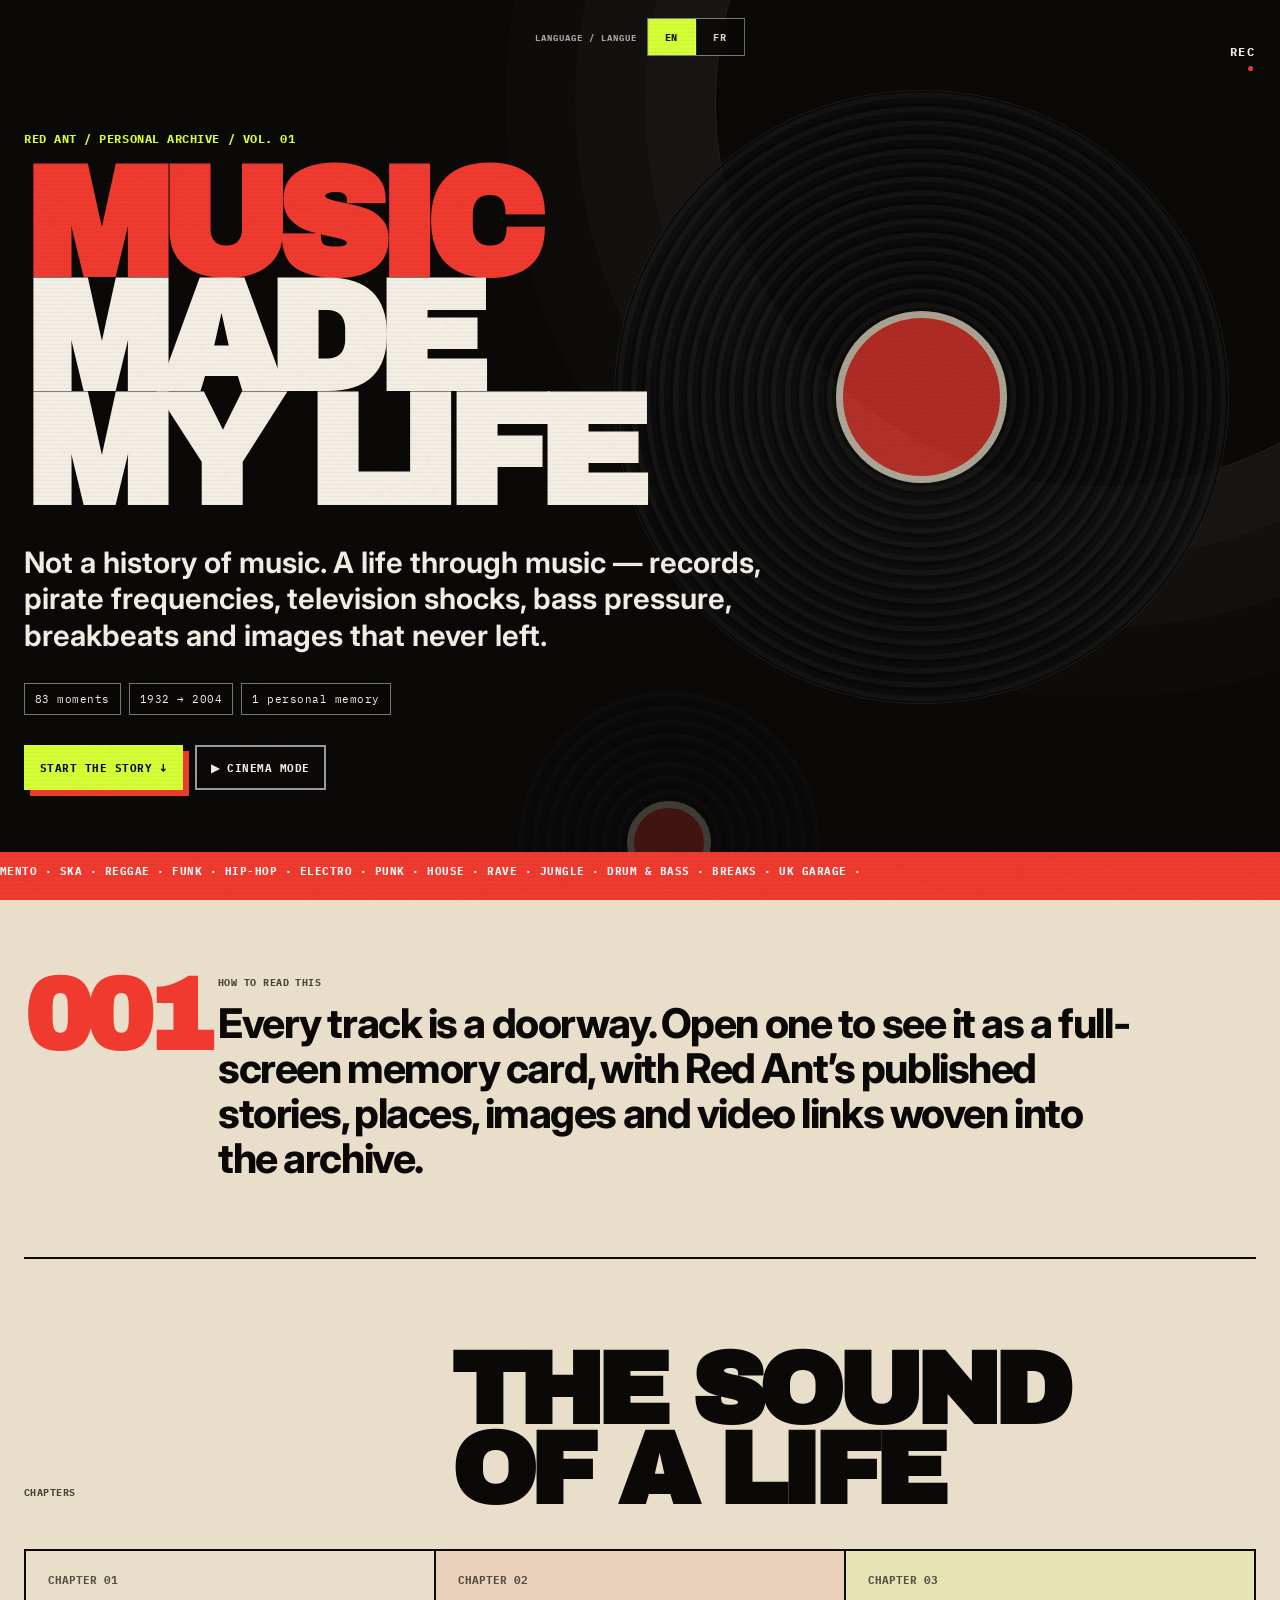
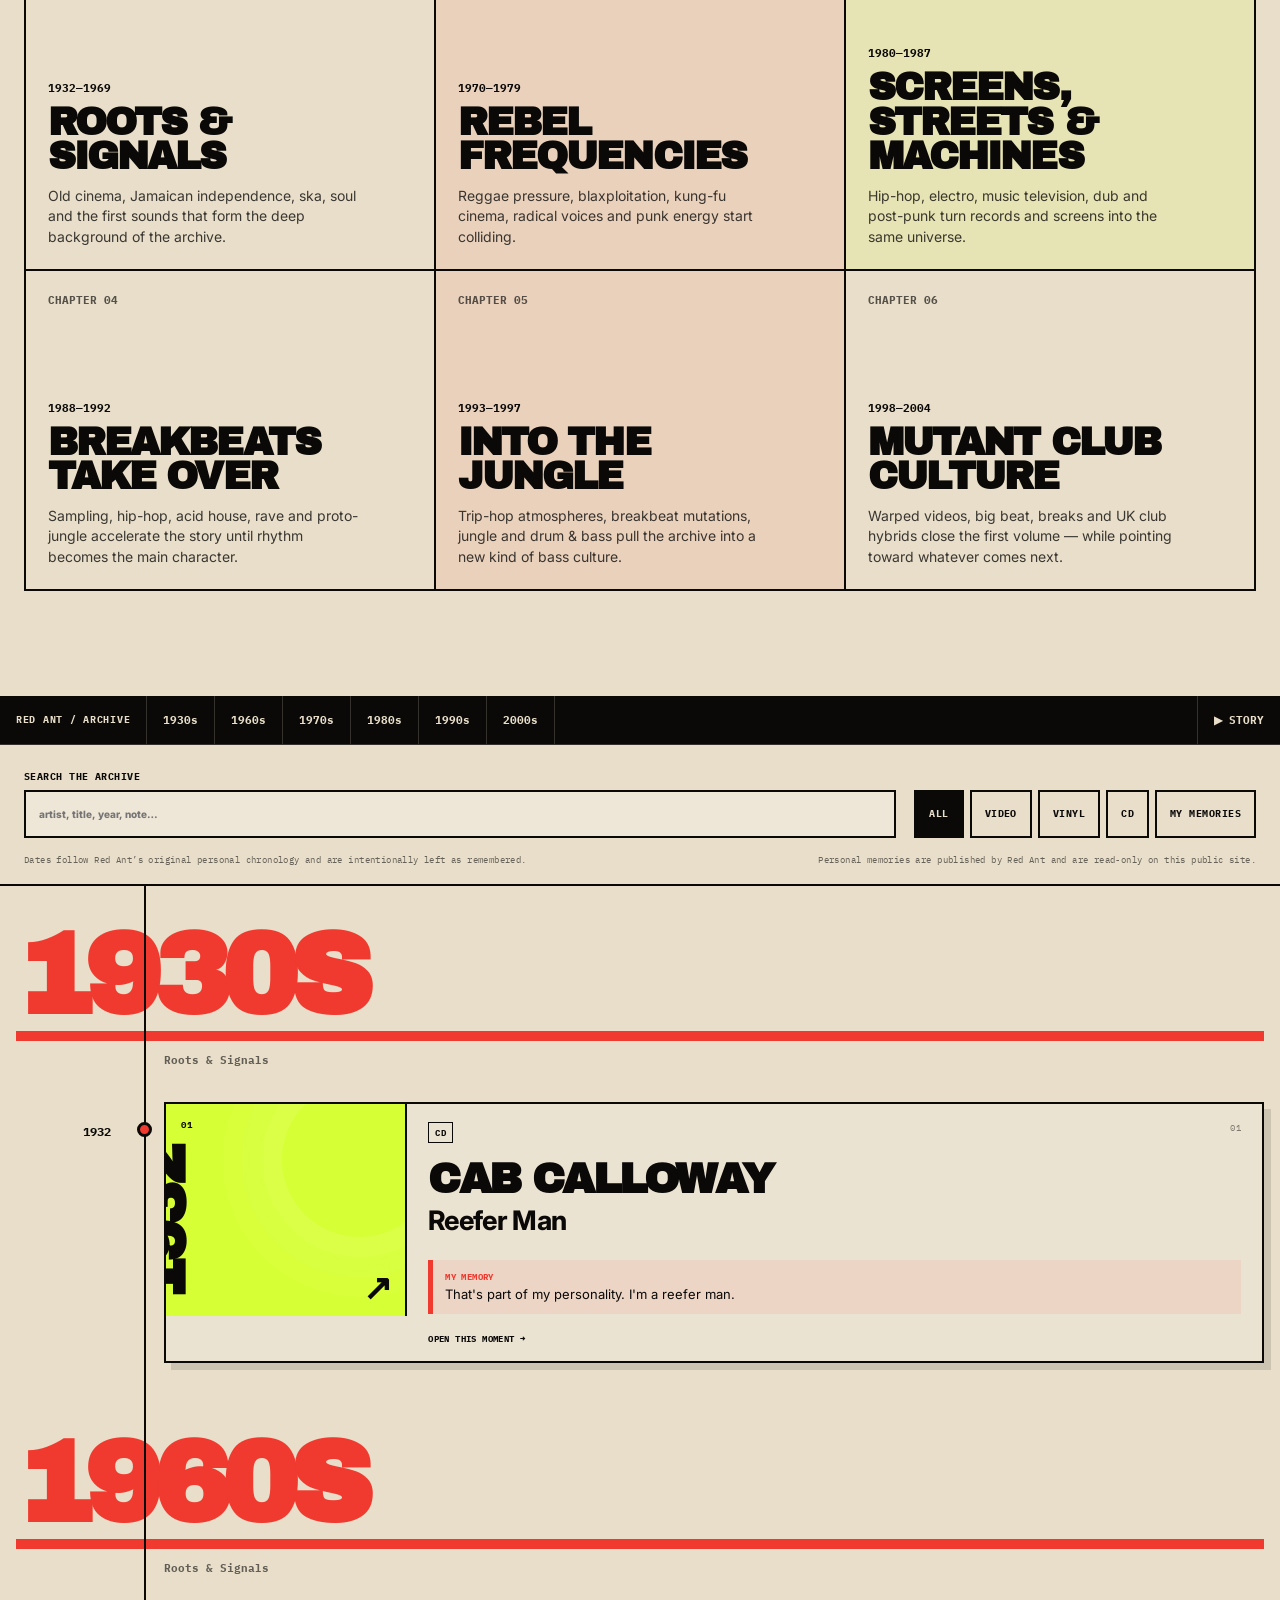
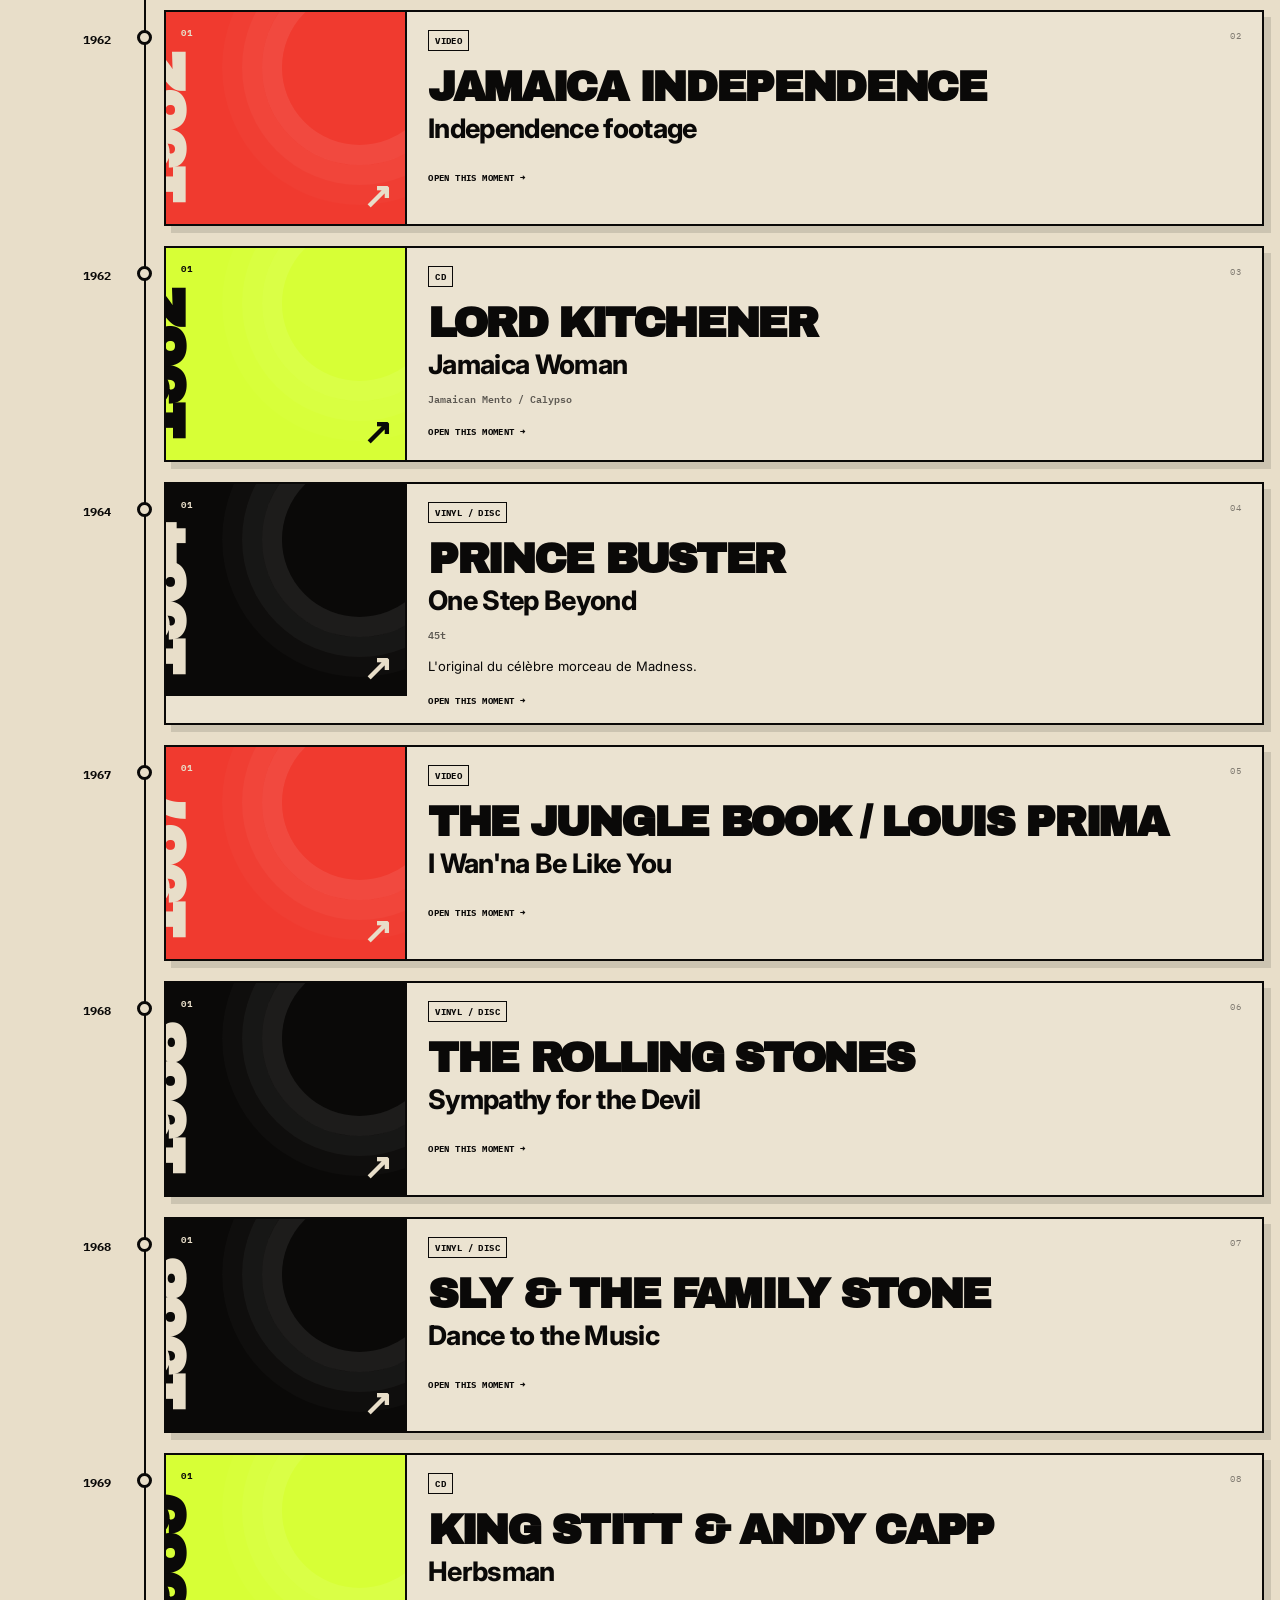
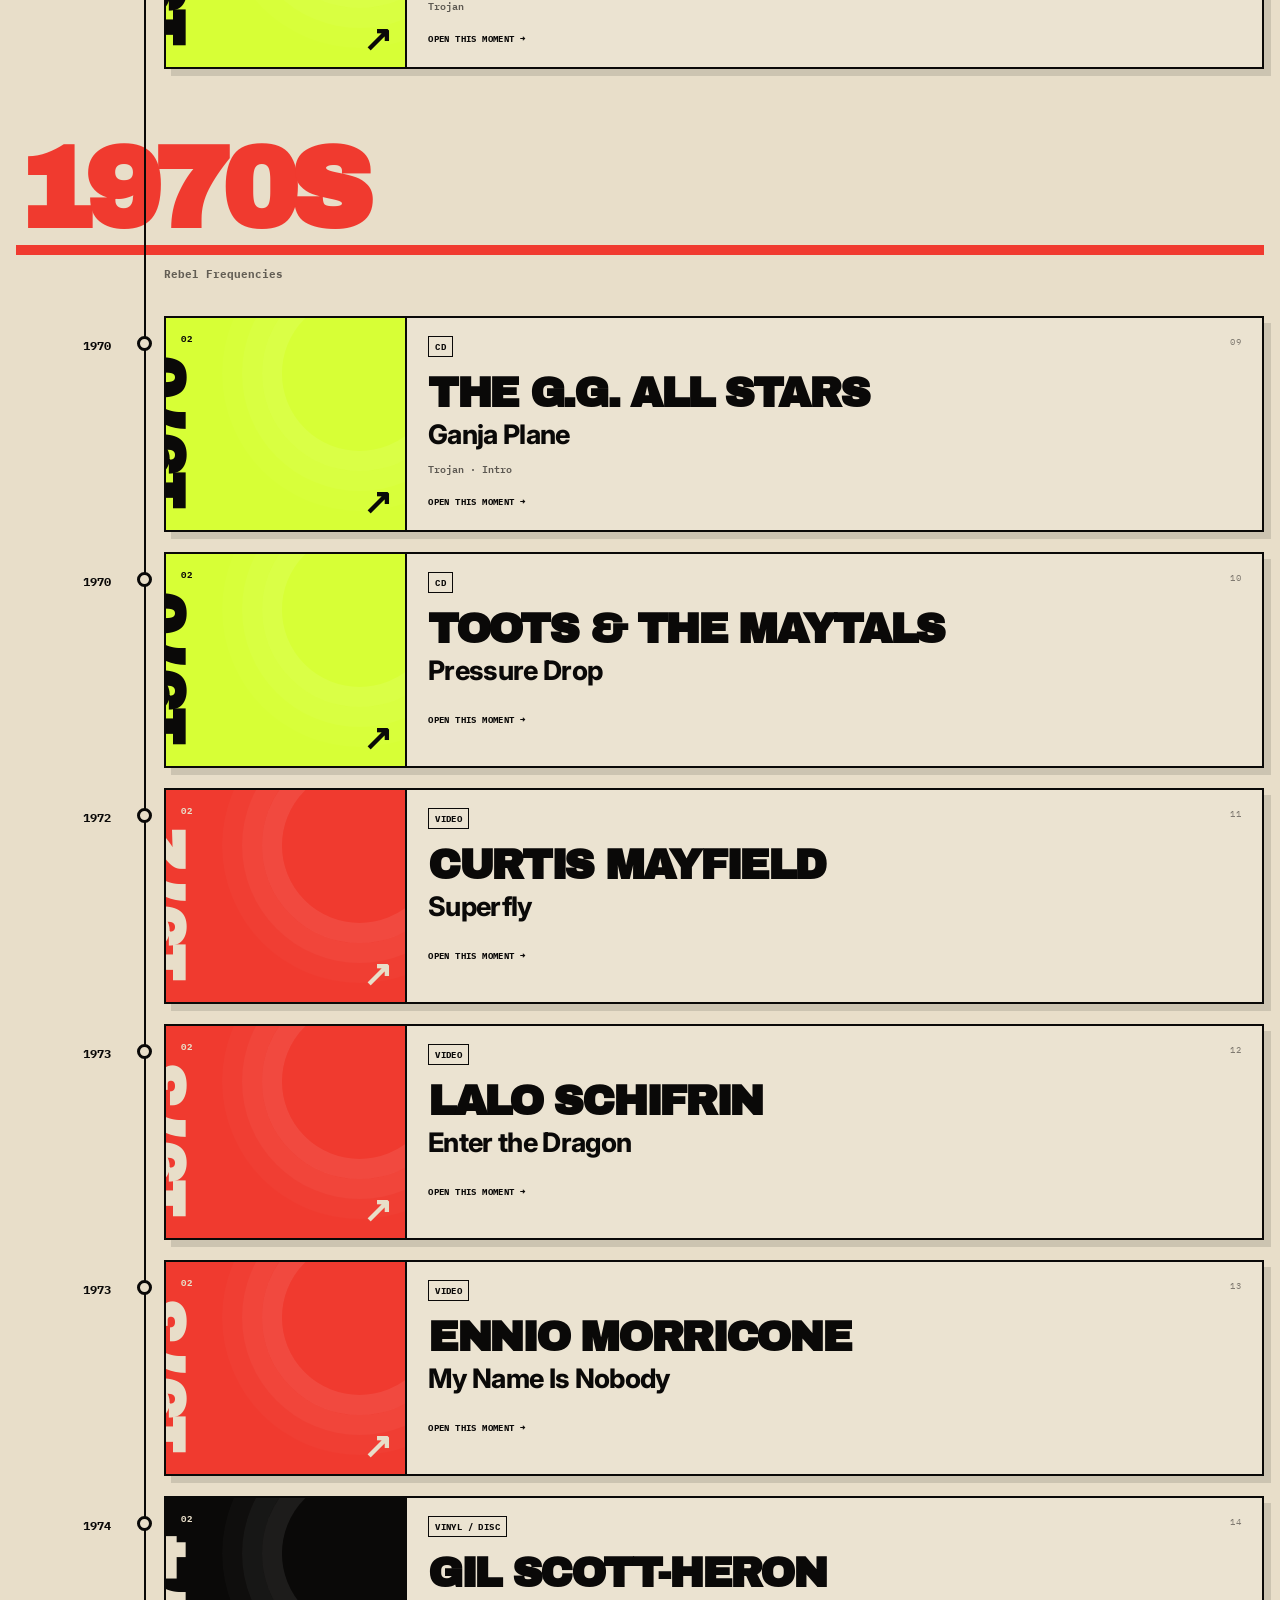
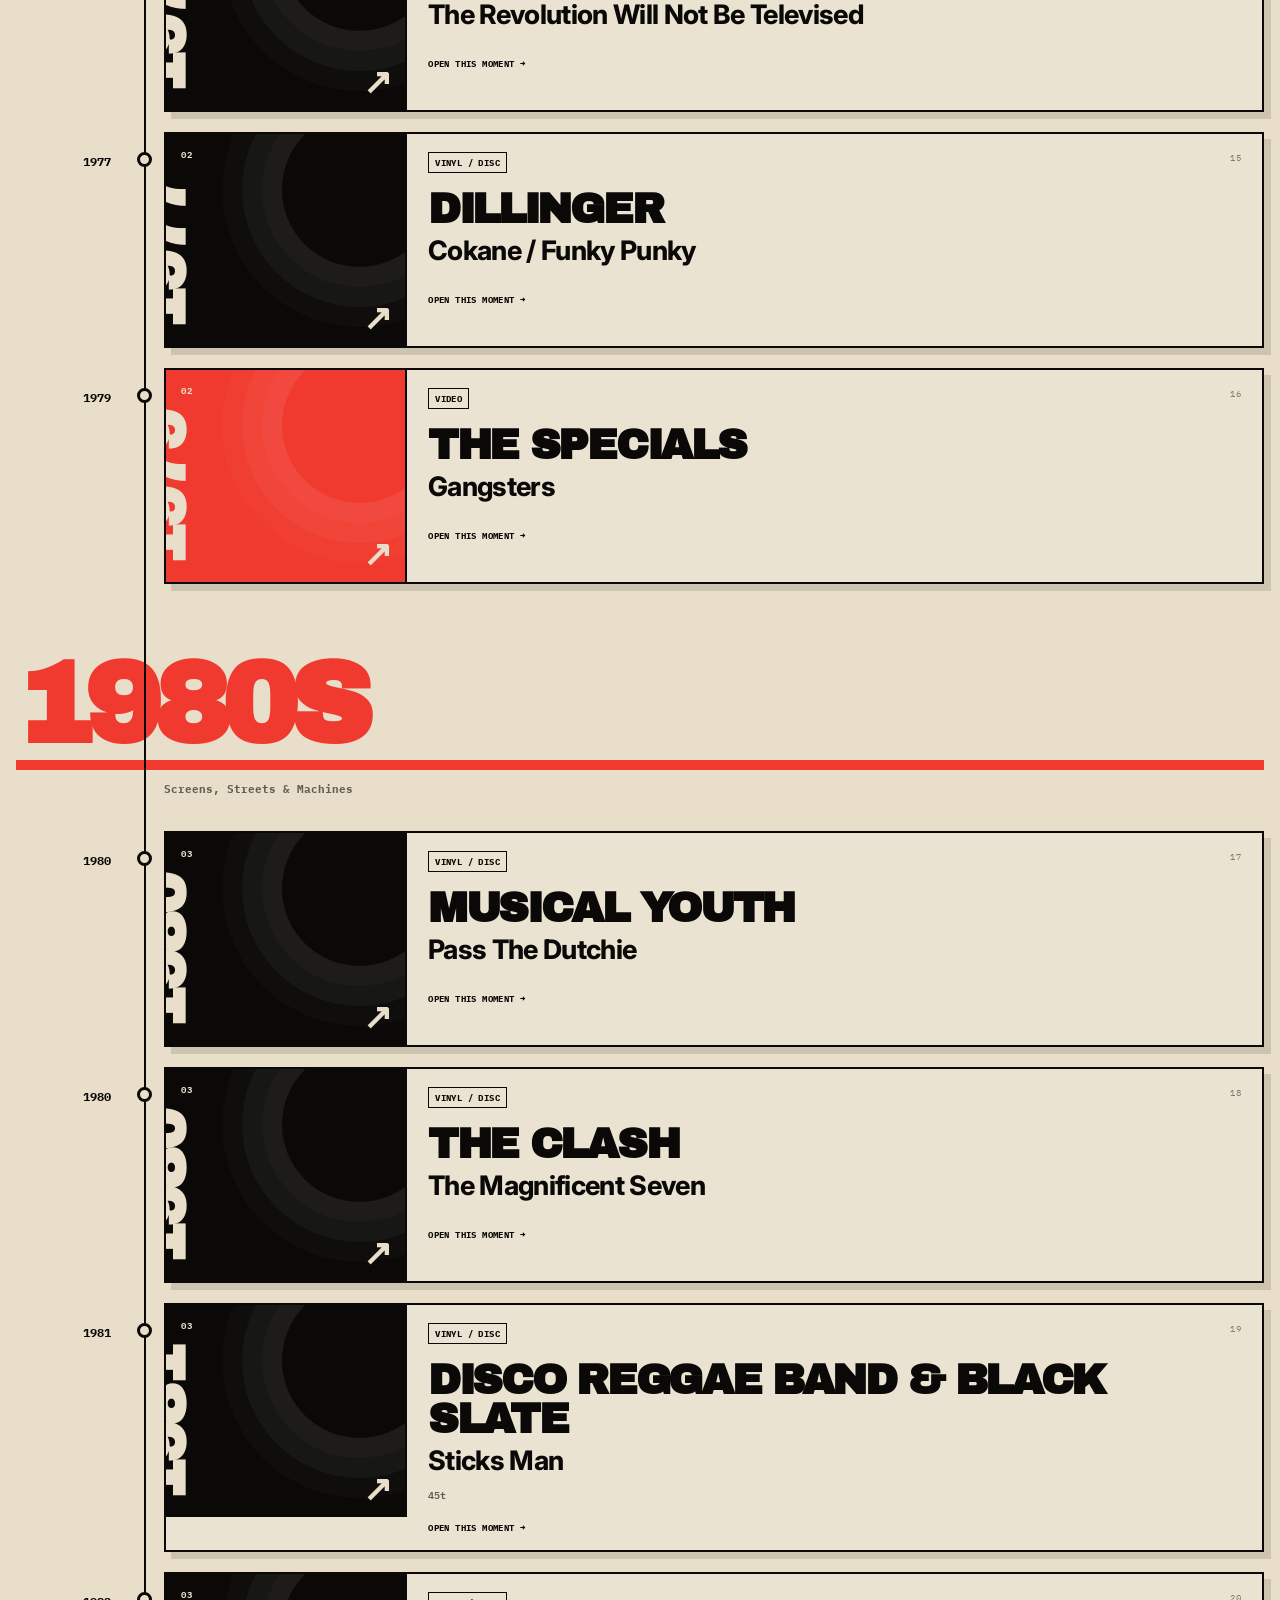
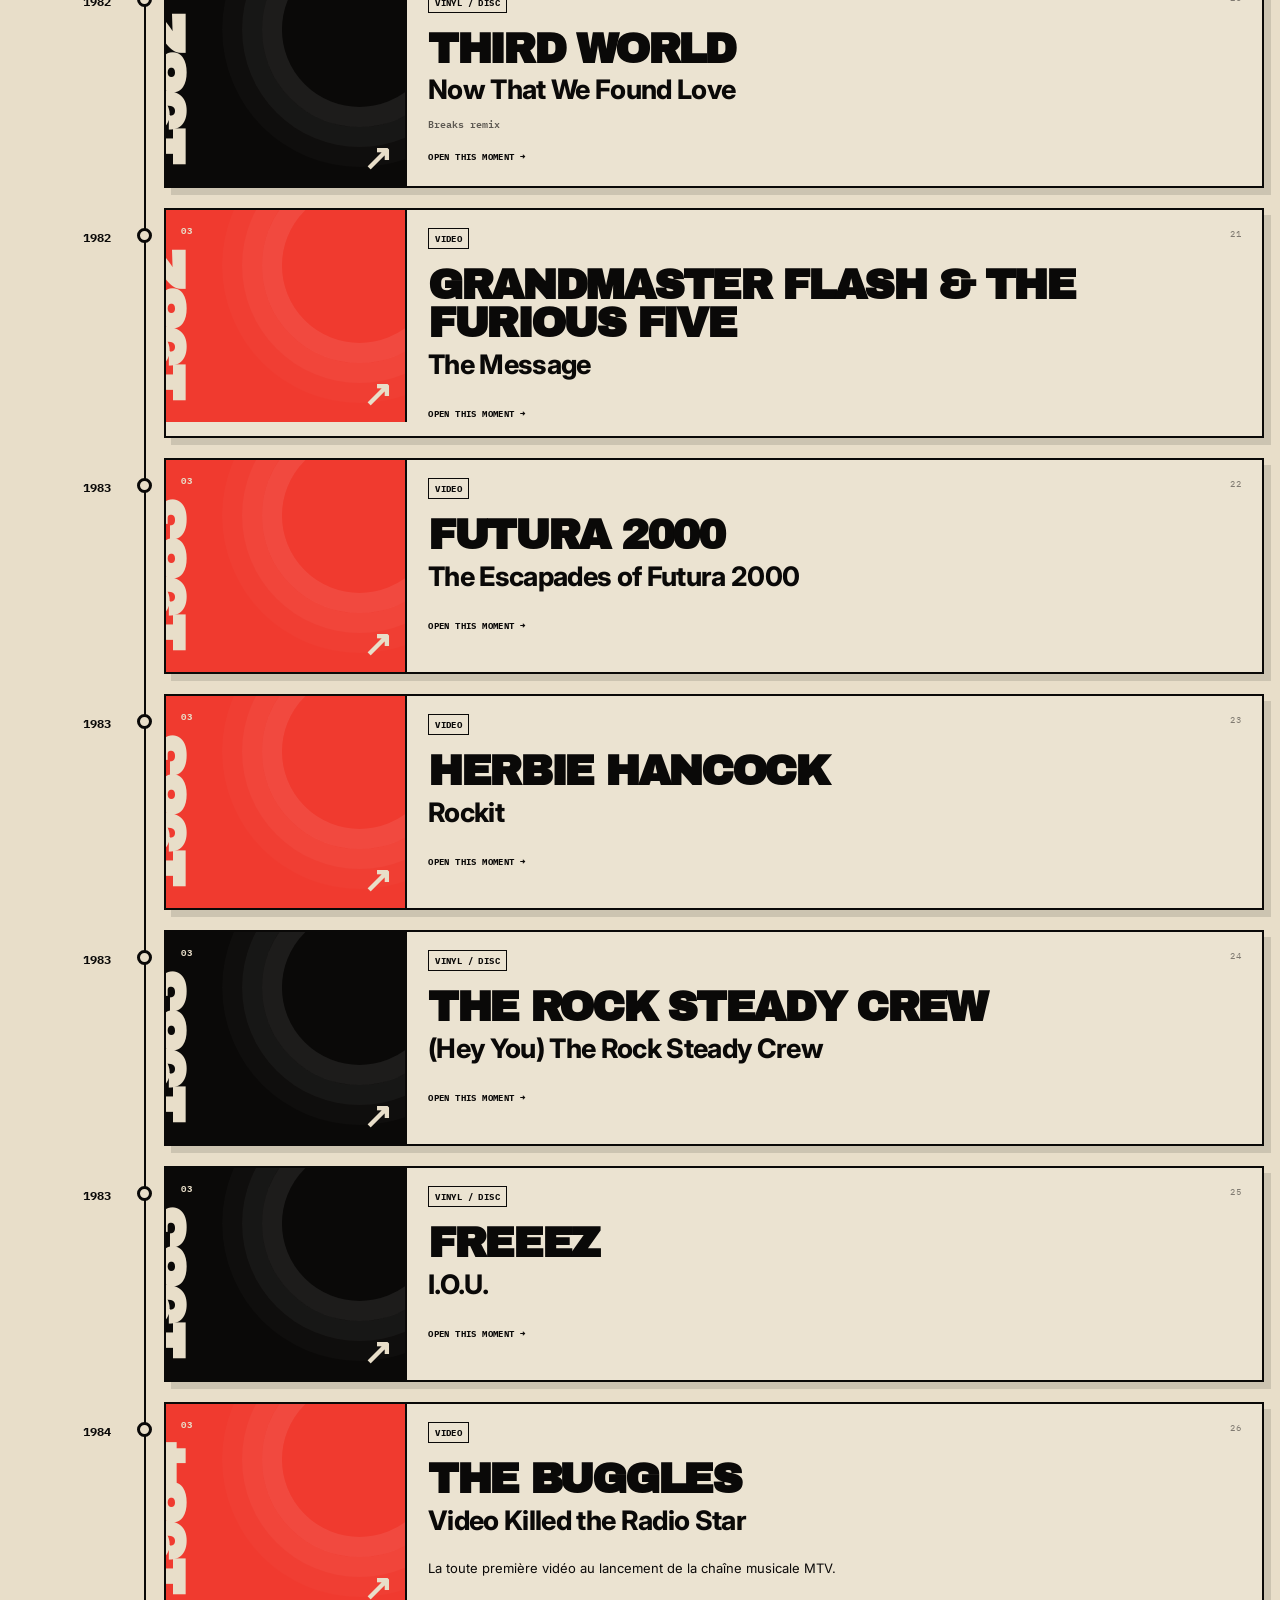
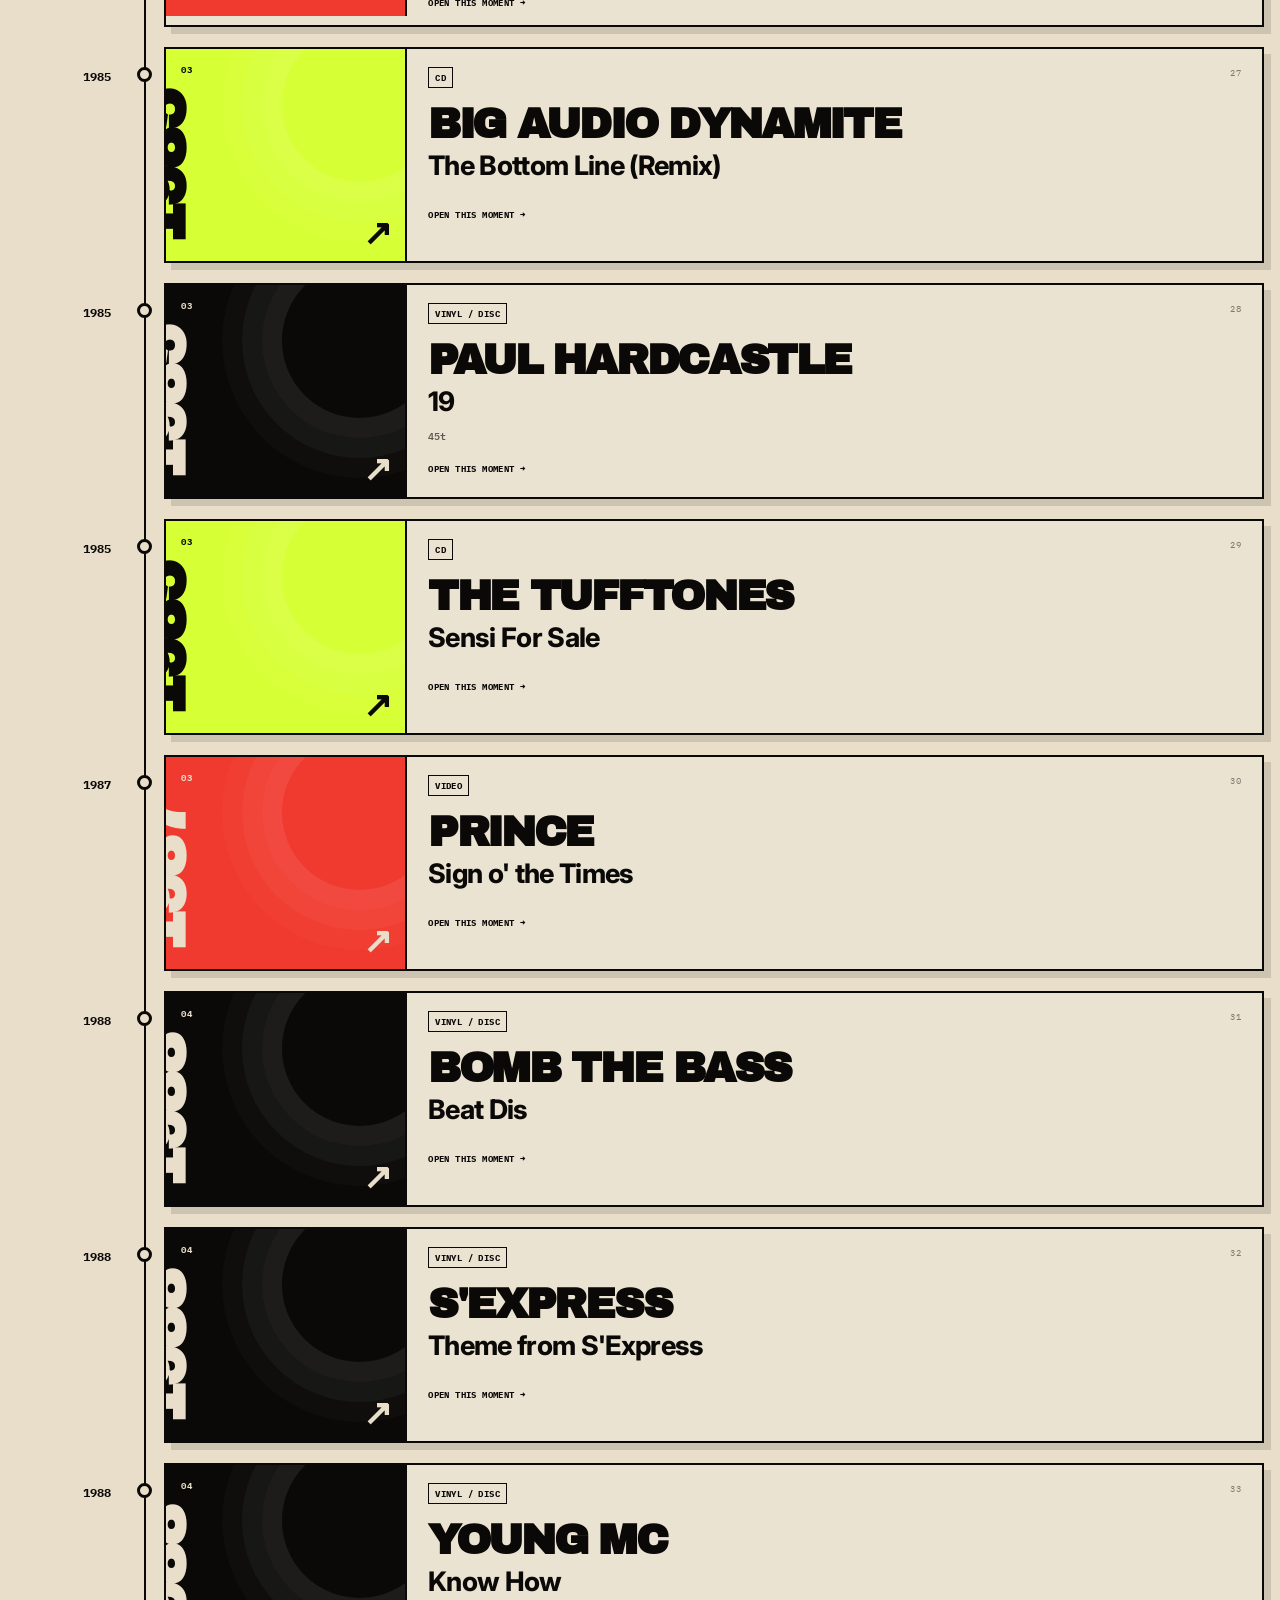
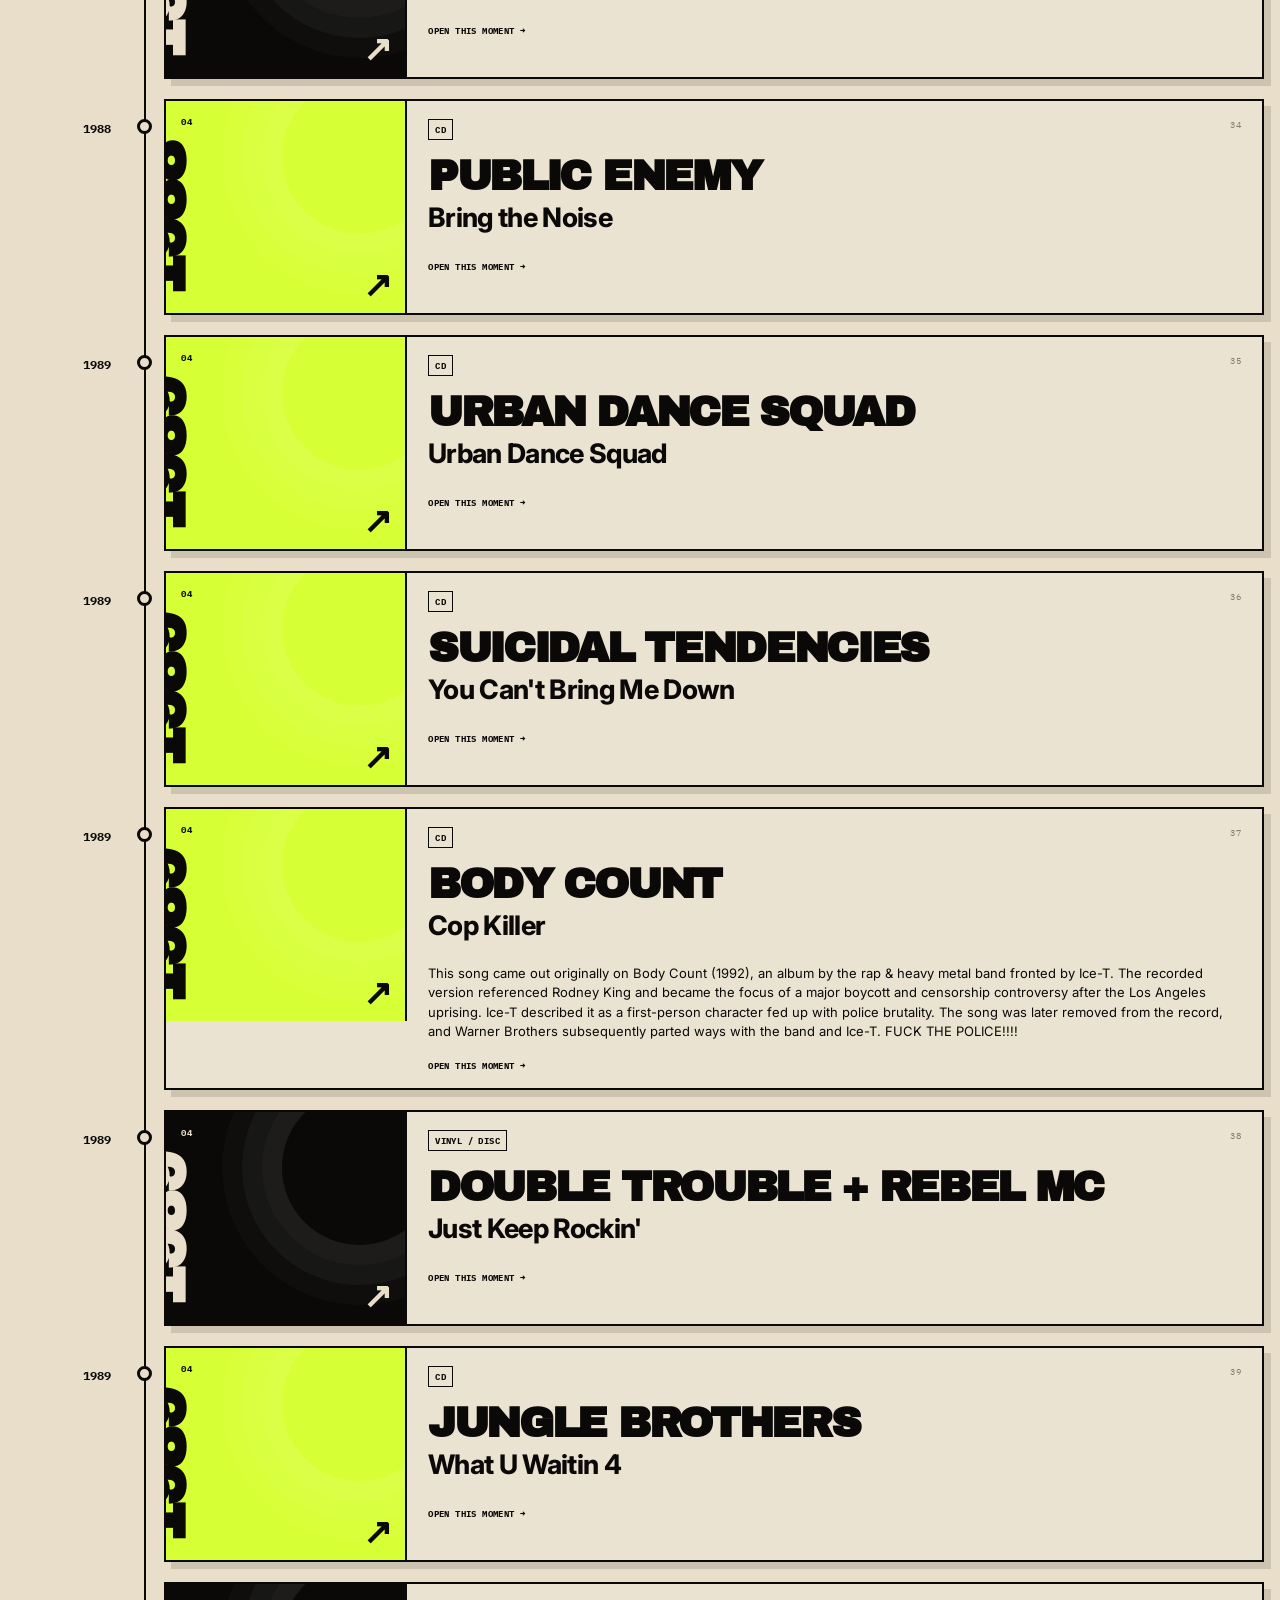
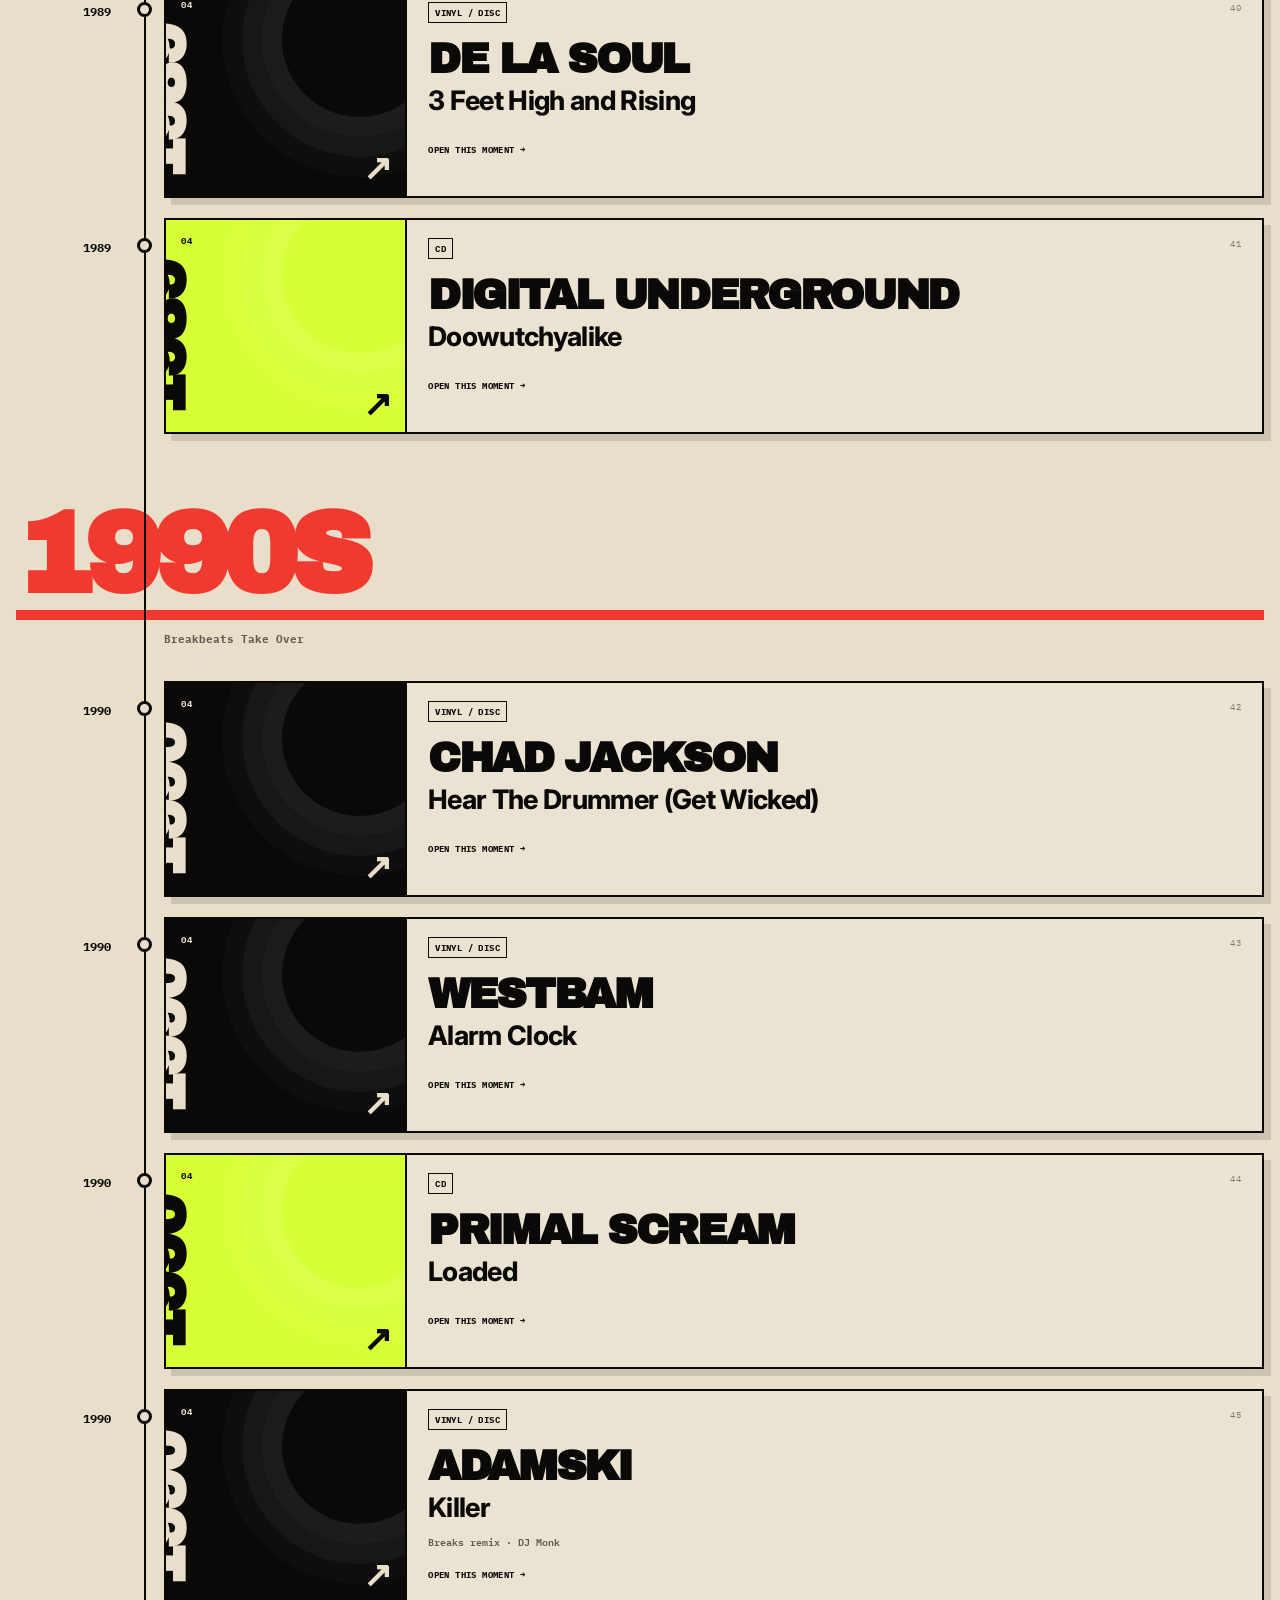
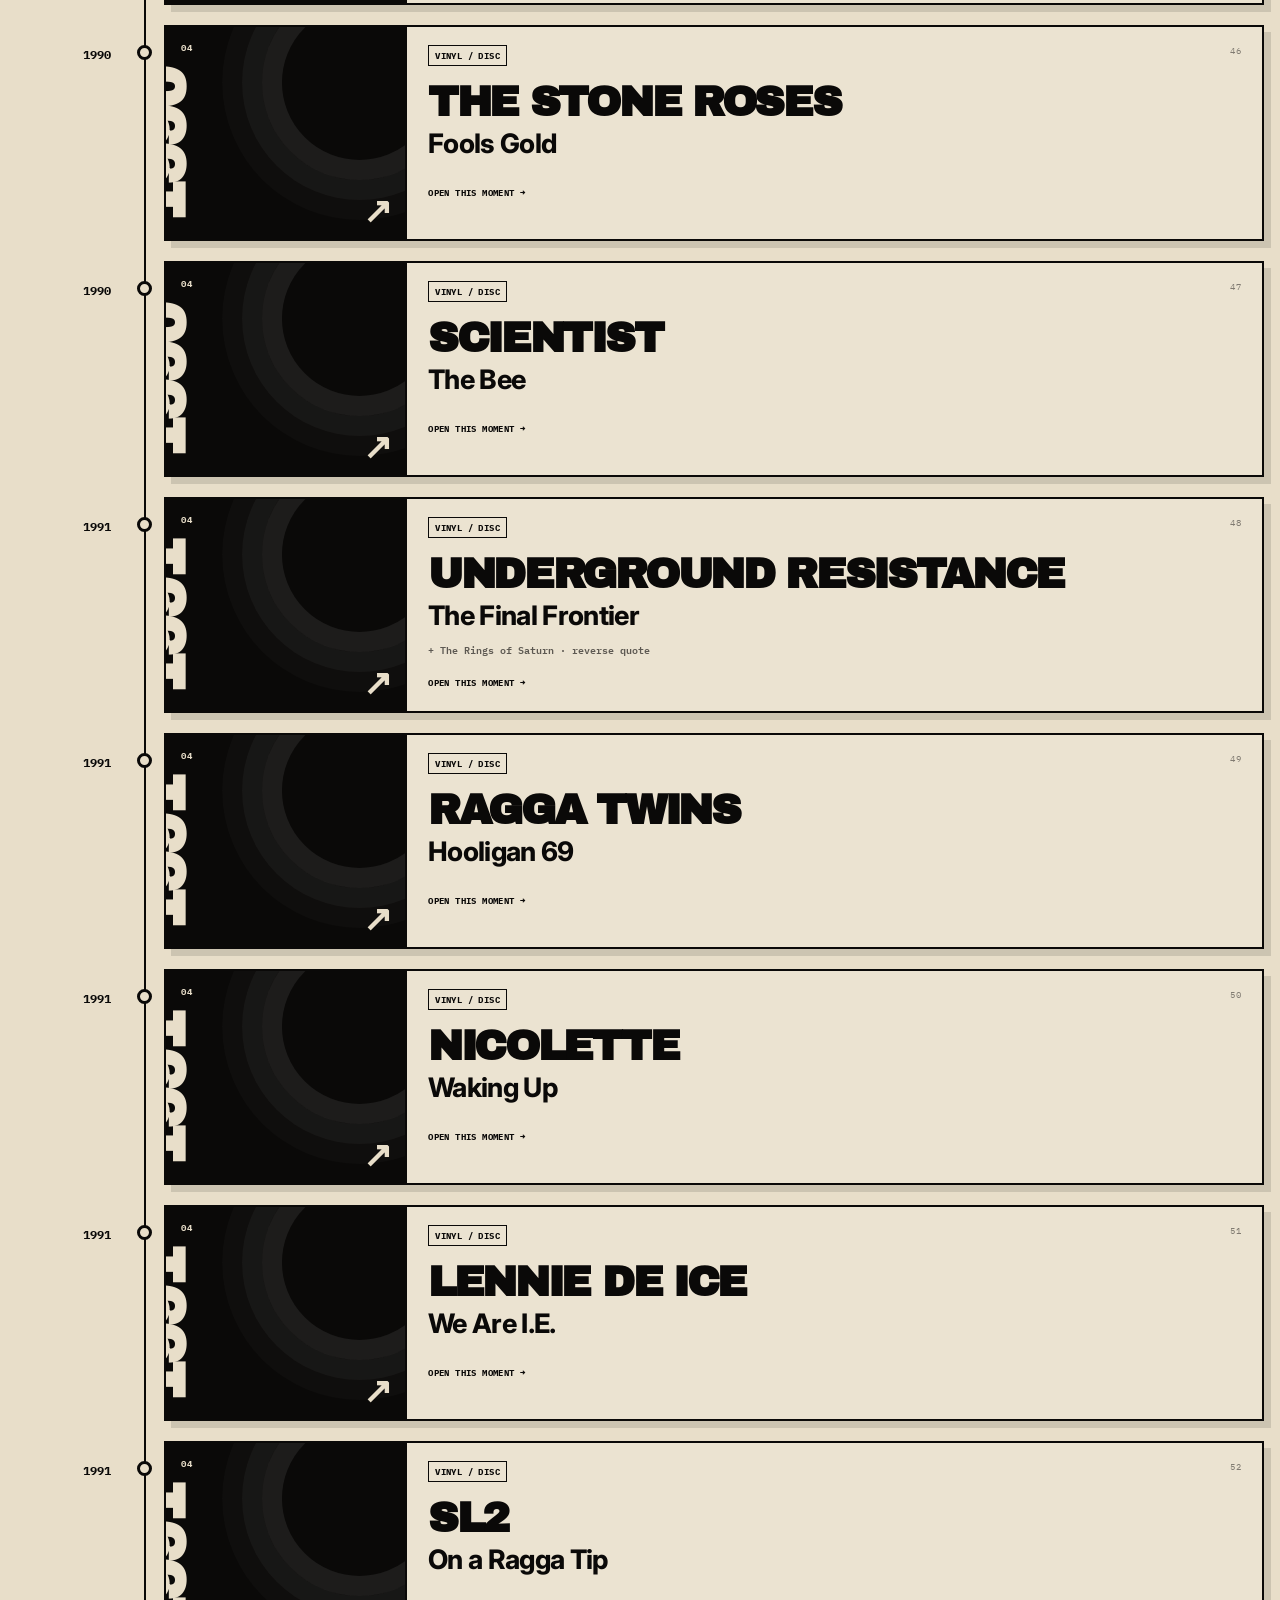
==== index.html @ 8a04bd1f "Update index.html" ====
<!doctype html>
<html lang="en">
<head>
  <meta charset="utf-8" />
  <meta name="viewport" content="width=device-width, initial-scale=1" />
  <meta name="theme-color" content="#0a0908" />
  <meta name="description" content="Music Story by Red Ant — a personal audiovisual autobiography told through records, CDs, videos and memories." />
  <title>Music Story by Red Ant — Audiovisual Autobiography</title>
  <link rel="preconnect" href="https://fonts.googleapis.com">
  <link rel="preconnect" href="https://fonts.gstatic.com" crossorigin>
  <link href="https://fonts.googleapis.com/css2?family=Archivo+Black&family=IBM+Plex+Mono:wght@400;500;600;700&family=Inter:wght@400;500;600;700;800&display=swap" rel="stylesheet">
  <link rel="stylesheet" href="styles.css" />
</head>
<body>
  <div class="grain" aria-hidden="true"></div>
  <div class="scanlines" aria-hidden="true"></div>

  <header class="hero" id="top">
    <div class="hero__language" aria-label="Language selector / Sélecteur de langue">
      <span class="hero__language-label">LANGUAGE / LANGUE</span>
      <div class="language-switch" role="group" aria-label="Language / Langue">
        <button class="language-switch__button is-active" type="button" data-lang="en" aria-pressed="true">EN</button>
        <button class="language-switch__button" type="button" data-lang="fr" aria-pressed="false">FR</button>
      </div>
    </div>

    <div class="hero__backdrop" aria-hidden="true">
      <div class="hero__disc hero__disc--one"></div>
      <div class="hero__disc hero__disc--two"></div>
      <div class="hero__counter">REC<br><span>●</span></div>
    </div>

    <div class="hero__content">
      <p class="kicker" data-i18n="kicker">RED ANT / PERSONAL ARCHIVE / VOL. 01</p>
      <h1 data-i18n-html="heroTitle"><span>MUSIC</span><br>MADE<br>MY LIFE</h1>
      <p class="hero__statement" data-i18n="heroStatement">Not a history of music. A life heard through music — records, pirate frequencies, television shocks, bass pressure, breakbeats and images that never left.</p>
      <div class="hero__details">
        <span id="trackCount">0 moments</span>
        <span>1932 → 2004</span>
        <span id="memoryCount">0 personal memories</span>
      </div>
      <div class="hero__actions">
        <a class="button button--primary" href="#chapters" data-i18n="startStory">START THE STORY ↓</a>
        <button class="button button--ghost" id="cinemaStart" type="button" data-i18n="cinemaMode">▶ CINEMA MODE</button>
      </div>
    </div>

    <div class="hero__ticker" aria-hidden="true">
      <div>MENTO · SKA · REGGAE · FUNK · HIP-HOP · ELECTRO · PUNK · HOUSE · RAVE · JUNGLE · DRUM & BASS · BREAKS · UK GARAGE · </div>
    </div>
  </header>

  <section class="manifesto">
    <div class="manifesto__number">001</div>
    <div>
      <p class="section-label" data-i18n="howToRead">HOW TO READ THIS</p>
      <p class="manifesto__text" data-i18n="manifesto">Every track is a doorway. Open one to see it as a full-screen memory card, with Red Ant’s published stories, places, images and video links woven into the archive.</p>
    </div>
  </section>

  <section class="chapters" id="chapters" aria-label="Story chapters">
    <div class="section-head">
      <p class="section-label" data-i18n="chaptersLabel">CHAPTERS</p>
      <h2 data-i18n-html="soundOfLife">THE SOUND<br>OF A LIFE</h2>
    </div>
    <div class="chapter-grid" id="chapterGrid"></div>
  </section>

  <nav class="decade-nav" aria-label="Jump by decade">
    <div class="decade-nav__brand" data-i18n="navBrand">RED ANT / ARCHIVE</div>
    <div class="decade-nav__inner" id="decadeNav"></div>
    <div class="decade-nav__actions">
      <button class="decade-nav__cinema" id="storyMode" type="button" data-i18n="storyButton">▶ STORY</button>
    </div>
  </nav>

  <main>
    <section class="controls-wrap" aria-label="Timeline controls">
      <div class="controls">
        <label class="search-box">
          <span data-i18n="searchArchive">SEARCH THE ARCHIVE</span>
          <input id="searchInput" type="search" placeholder="artist, title, year, note…" data-i18n-placeholder="searchPlaceholder" autocomplete="off" />
        </label>

        <div class="filter-group" id="filterGroup" aria-label="Filter by media type">
          <button class="filter is-active" data-filter="ALL" data-i18n="filterAll">ALL</button>
          <button class="filter" data-filter="VIDEO">VIDEO</button>
          <button class="filter" data-filter="DISC" data-i18n="filterVinyl">VINYL</button>
          <button class="filter" data-filter="CD">CD</button>
          <button class="filter" data-filter="MEMORY" data-i18n="filterMemories">MY MEMORIES</button>
        </div>
      </div>
      <div class="archive-note">
        <p data-i18n="datesNote">Dates follow Red Ant’s original personal chronology and are intentionally left as remembered.</p>
        <p data-i18n="storageNote">Personal memories are published by Red Ant and are read-only on this public site.</p>
      </div>
    </section>

    <section class="timeline" id="timeline" aria-live="polite"></section>

    <section class="empty-state" id="emptyState" hidden>
      <div class="empty-state__disc"></div>
      <h2 data-i18n="noSignal">NO SIGNAL.</h2>
      <p data-i18n="tryAnother">Try another search or filter.</p>
    </section>
  </main>

  <footer class="footer">
    <div>
      <p class="section-label" data-i18n="endVol">END OF VOL. 01</p>
      <h2 data-i18n-html="keepsPlaying">THE STORY<br>KEEPS PLAYING.</h2>
    </div>
    <div class="footer__right">
      <a href="#top" data-i18n="backBeginning">↑ BACK TO BEGINNING</a>
      <p data-i18n-html="footerArchive">MUSIC STORY BY RED ANT<br>PERSONAL AUDIOVISUAL ARCHIVE</p>
    </div>
  </footer>

  <template id="entryTemplate">
    <article class="entry">
      <div class="entry__year"></div>
      <div class="entry__marker"><span></span></div>
      <div class="entry__card">
        <button class="entry__open" type="button" aria-label="Open story" data-i18n-aria="openStoryAria">
          <div class="entry__visual" aria-hidden="true">
            <span class="entry__visual-year"></span>
            <span class="entry__visual-type"></span>
            <span class="entry__play">↗</span>
          </div>
          <div class="entry__body">
            <div class="entry__topline">
              <span class="entry__type"></span>
              <span class="entry__index"></span>
            </div>
            <h3 class="entry__artist"></h3>
            <h4 class="entry__title"></h4>
            <p class="entry__meta"></p>
            <p class="entry__note"></p>
            <div class="entry__memory-preview" hidden>
              <span data-entry-memory-label>MY MEMORY</span>
              <p></p>
            </div>
            <span class="entry__cta">OPEN THIS MOMENT →</span>
          </div>
        </button>
      </div>
    </article>
  </template>

  <div class="story-stage" id="storyStage" hidden aria-hidden="true">
    <button class="story-stage__close" id="storyClose" type="button" aria-label="Close story">×</button>
    <div class="story-stage__progress"><span id="storyProgress"></span></div>

    <div class="story-stage__media" id="storyMedia">
      <div class="story-art" id="storyArt">
        <span class="story-art__year" id="storyYear"></span>
        <span class="story-art__format" id="storyFormat"></span>
        <span class="story-art__ghost">RED ANT</span>
      </div>
      <div class="story-stage__embed" id="storyEmbed" hidden></div>
    </div>

    <div class="story-stage__copy">
      <p class="story-stage__chapter" id="storyChapter"></p>
      <h2 id="storyArtist"></h2>
      <h3 id="storyTitle"></h3>
      <p class="story-stage__meta" id="storyMeta"></p>
      <p class="story-stage__source-note" id="storySourceNote"></p>

      <div class="story-memory" id="storyMemory" hidden>
        <p class="section-label" id="storyMemoryLabel">MY MEMORY</p>
        <p id="storyMemoryText"></p>
        <p class="story-memory__place" id="storyMemoryPlace"></p>
      </div>

      <div class="story-stage__actions">
        <a class="button button--primary" id="storyWatch" target="_blank" rel="noopener">WATCH / LISTEN ↗</a>
        <a class="button button--ghost button--dark" id="storyDiscogs" target="_blank" rel="noopener">DISCOGS ↗</a>
      </div>
    </div>

    <div class="story-stage__controls">
      <button id="storyPrev" type="button">← PREV</button>
      <div class="story-stage__counter" id="storyCounter">01 / 01</div>
      <button id="storyAuto" type="button">▶ AUTO</button>
      <button id="storyNext" type="button">NEXT →</button>
    </div>
  </div>

  <script src="site-data.js"></script>
  <script src="app.js"></script>
</body>
</html>
---- styles.css ----
:root {
  --ink: #0a0908;
  --ink-2: #161411;
  --paper: #e8dec9;
  --paper-2: #cfc3aa;
  --red: #f03a2f;
  --acid: #d7ff36;
  --blue: #73a9ff;
  --white: #f4efe5;
  --line: rgba(10, 9, 8, .22);
  --max: 1260px;
  --mono: "IBM Plex Mono", monospace;
  --display: "Archivo Black", Impact, sans-serif;
  --sans: Inter, system-ui, sans-serif;
}

* { box-sizing: border-box; }
html { scroll-behavior: smooth; }
body {
  margin: 0;
  color: var(--ink);
  background: var(--paper);
  font-family: var(--sans);
  overflow-x: hidden;
}
body.is-locked { overflow: hidden; }
::selection { background: var(--red); color: #fff; }
a { color: inherit; }
button, input, textarea { font: inherit; }
button { cursor: pointer; }
button, a { -webkit-tap-highlight-color: transparent; }

.grain {
  position: fixed;
  inset: 0;
  z-index: 200;
  pointer-events: none;
  opacity: .18;
  mix-blend-mode: multiply;
  background-image: url("data:image/svg+xml,%3Csvg viewBox='0 0 180 180' xmlns='http://www.w3.org/2000/svg'%3E%3Cfilter id='n'%3E%3CfeTurbulence type='fractalNoise' baseFrequency='.82' numOctaves='4' stitchTiles='stitch'/%3E%3C/filter%3E%3Crect width='100%25' height='100%25' filter='url(%23n)' opacity='.3'/%3E%3C/svg%3E");
}
.scanlines {
  position: fixed;
  inset: 0;
  z-index: 199;
  pointer-events: none;
  opacity: .045;
  background: repeating-linear-gradient(0deg, transparent 0 3px, #000 4px);
}

.kicker, .section-label, .hero__details, .hero__ticker, .button, .decade-nav,
.search-box span, .filter, .archive-note, .entry__type, .entry__index, .entry__cta,
.entry__memory-preview span, .story-stage__chapter, .story-stage__meta, .story-stage__controls,
.memory-editor label > span, .memory-editor__privacy, .memory-editor__track {
  font-family: var(--mono);
  letter-spacing: .045em;
}

.hero {
  min-height: 100svh;
  position: relative;
  overflow: hidden;
  background: var(--ink);
  color: var(--white);
  border-bottom: 10px solid var(--red);
  display: grid;
  align-items: end;
}
.hero__backdrop { position: absolute; inset: 0; overflow: hidden; }
.hero__backdrop::before {
  content: "";
  position: absolute;
  width: 60vw;
  height: 60vw;
  min-width: 720px;
  min-height: 720px;
  border: 1px solid rgba(255,255,255,.1);
  border-radius: 50%;
  right: -16vw;
  top: -22vw;
  box-shadow: 0 0 0 70px rgba(255,255,255,.02), 0 0 0 140px rgba(255,255,255,.018), 0 0 0 210px rgba(255,255,255,.012);
}
.hero__disc {
  position: absolute;
  border-radius: 50%;
  background: repeating-radial-gradient(circle, #0d0d0d 0 5px, #1a1816 6px 10px, #080808 11px 14px);
  border: 1px solid #26221e;
  animation: slowSpin 26s linear infinite;
}
.hero__disc::after {
  content: "";
  position: absolute;
  inset: 36%;
  border-radius: 50%;
  background: var(--red);
  border: 7px solid var(--paper);
}
.hero__disc--one { width: min(48vw, 620px); aspect-ratio: 1; right: 4vw; top: 10vh; opacity: .72; }
.hero__disc--two { width: min(24vw, 300px); aspect-ratio: 1; right: 36vw; bottom: -8vw; opacity: .24; animation-direction: reverse; }
@keyframes slowSpin { to { transform: rotate(360deg); } }
.hero__counter {
  position: absolute;
  right: max(24px, calc((100vw - var(--max)) / 2));
  top: 44px;
  font: 700 12px/1.35 var(--mono);
  text-align: right;
  letter-spacing: .15em;
}
.hero__counter span { color: var(--red); animation: blink 1.1s steps(1) infinite; }
@keyframes blink { 50% { opacity: .2; } }
.hero__content {
  position: relative;
  z-index: 2;
  width: min(var(--max), calc(100% - 48px));
  margin: 0 auto;
  padding: 110px 0 100px;
}
.kicker { color: var(--acid); font-size: 12px; font-weight: 700; margin: 0 0 22px; }
.hero h1 {
  margin: 0;
  max-width: 960px;
  font: 900 clamp(70px, 12.2vw, 174px)/.73 var(--display);
  letter-spacing: -.082em;
  text-transform: uppercase;
}
.hero h1 span { color: var(--red); }
.hero__statement {
  max-width: 760px;
  margin: 34px 0 0;
  font-size: clamp(20px, 2.3vw, 31px);
  line-height: 1.24;
  font-weight: 650;
}
.hero__details { display: flex; flex-wrap: wrap; gap: 8px; margin: 30px 0; font-size: 11px; }
.hero__details span { border: 1px solid rgba(255,255,255,.45); padding: 8px 10px; background: rgba(0,0,0,.18); }
.hero__actions { display: flex; gap: 12px; flex-wrap: wrap; }
.button {
  min-height: 45px;
  display: inline-flex;
  align-items: center;
  justify-content: center;
  gap: 7px;
  padding: 0 14px;
  border: 2px solid currentColor;
  text-decoration: none;
  font-size: 11px;
  font-weight: 800;
  background: transparent;
  border-radius: 0;
}
.button--primary { color: var(--ink); background: var(--acid); border-color: var(--acid); box-shadow: 6px 6px 0 var(--red); }
.button--primary:hover { transform: translate(2px,2px); box-shadow: 3px 3px 0 var(--red); }
.button--ghost { color: var(--white); border-color: rgba(255,255,255,.6); }
.button--ghost:hover { background: var(--white); color: var(--ink); border-color: var(--white); }
.button--dark { color: var(--ink); border-color: var(--ink); }
.button--dark:hover { background: var(--ink); color: var(--paper); }
.button--danger { color: var(--red); border-color: var(--red); }
.button--danger:hover { background: var(--red); color: #fff; }
.hero__ticker {
  position: absolute;
  left: 0; right: 0; bottom: 0;
  height: 38px;
  overflow: hidden;
  background: var(--red);
  color: #fff;
  display: flex;
  align-items: center;
  font-size: 11px;
  font-weight: 800;
  white-space: nowrap;
}
.hero__ticker div { min-width: max-content; animation: ticker 24s linear infinite; }
@keyframes ticker { to { transform: translateX(-50%); } }

.manifesto {
  width: min(var(--max), calc(100% - 48px));
  margin: 0 auto;
  display: grid;
  grid-template-columns: 160px 1fr;
  gap: 34px;
  padding: 76px 0;
  border-bottom: 2px solid var(--ink);
}
.manifesto__number { font: 900 clamp(58px, 8vw, 112px)/.8 var(--display); color: var(--red); letter-spacing: -.07em; }
.section-label { margin: 0 0 12px; font-size: 10px; font-weight: 800; opacity: .72; }
.manifesto__text { margin: 0; max-width: 920px; font-size: clamp(24px, 3.2vw, 46px); line-height: 1.1; font-weight: 750; letter-spacing: -.035em; }

.chapters { width: min(var(--max), calc(100% - 48px)); margin: 0 auto; padding: 92px 0 105px; }
.section-head { display: grid; grid-template-columns: 1fr 2fr; align-items: end; gap: 24px; margin-bottom: 38px; }
.section-head h2, .footer h2 { margin: 0; font: 900 clamp(52px, 8vw, 104px)/.78 var(--display); letter-spacing: -.065em; }
.chapter-grid { display: grid; grid-template-columns: repeat(3, 1fr); border-top: 2px solid var(--ink); border-left: 2px solid var(--ink); }
.chapter-card {
  min-height: 320px;
  border: 0;
  border-right: 2px solid var(--ink);
  border-bottom: 2px solid var(--ink);
  background: transparent;
  color: var(--ink);
  padding: 22px;
  text-align: left;
  display: flex;
  flex-direction: column;
  transition: background .18s ease, color .18s ease;
}
.chapter-card:hover { background: var(--ink); color: var(--paper); }
.chapter-card__num { font: 700 11px var(--mono); opacity: .66; }
.chapter-card__era { margin-top: auto; font: 700 11px var(--mono); }
.chapter-card h3 { margin: 10px 0 12px; font: 900 clamp(28px, 3vw, 44px)/.9 var(--display); letter-spacing: -.05em; text-transform: uppercase; }
.chapter-card p { margin: 0; max-width: 310px; font-size: 14px; line-height: 1.45; opacity: .78; }
.chapter-card:nth-child(2), .chapter-card:nth-child(5) { background: rgba(240,58,47,.08); }
.chapter-card:nth-child(3) { background: rgba(215,255,54,.14); }

.decade-nav {
  position: sticky;
  top: 0;
  z-index: 50;
  min-height: 48px;
  display: grid;
  grid-template-columns: auto 1fr auto;
  background: var(--ink);
  color: var(--paper);
  border-bottom: 1px solid #35312c;
}
.decade-nav__brand, .decade-nav__cinema { display: flex; align-items: center; padding: 0 16px; font-size: 10px; font-weight: 800; white-space: nowrap; }
.decade-nav__brand { border-right: 1px solid #35312c; }
.decade-nav__inner { display: flex; overflow-x: auto; scrollbar-width: none; }
.decade-nav__inner::-webkit-scrollbar { display: none; }
.decade-link, .decade-nav__cinema {
  border: 0;
  border-right: 1px solid #35312c;
  background: transparent;
  color: inherit;
  min-height: 48px;
  padding: 0 16px;
  font: 700 11px var(--mono);
}
.decade-link:hover, .decade-link.is-active, .decade-nav__cinema:hover, .decade-nav__cinema.is-active { background: var(--red); color: #fff; }
.decade-nav__cinema { border-left: 1px solid #35312c; border-right: 0; }

.controls-wrap { border-bottom: 2px solid var(--ink); }
.controls { width: min(var(--max), calc(100% - 48px)); margin: 0 auto; padding: 25px 0 16px; display: grid; grid-template-columns: minmax(280px, 1fr) auto; gap: 18px; align-items: end; }
.search-box { display: grid; gap: 7px; font-size: 10px; font-weight: 800; }
.search-box input {
  width: 100%; min-height: 48px; border: 2px solid var(--ink); background: rgba(255,255,255,.23); padding: 0 13px; outline: 0; border-radius: 0;
}
.search-box input:focus { box-shadow: 5px 5px 0 var(--red); }
.filter-group { display: flex; gap: 6px; flex-wrap: wrap; justify-content: flex-end; }
.filter { min-height: 48px; padding: 0 13px; border: 2px solid var(--ink); background: transparent; color: var(--ink); font-size: 10px; font-weight: 800; }
.filter:hover, .filter.is-active { background: var(--ink); color: var(--paper); }
.archive-note { width: min(var(--max), calc(100% - 48px)); margin: 0 auto; display: flex; justify-content: space-between; gap: 20px; padding-bottom: 19px; font-size: 9px; opacity: .58; }
.archive-note p { margin: 0; }

.timeline { width: min(var(--max), calc(100% - 32px)); margin: 0 auto; position: relative; padding: 45px 0 110px; }
.timeline::before { content: ""; position: absolute; left: 128px; top: 0; bottom: 0; width: 2px; background: var(--ink); }
.decade-heading { display: grid; grid-template-columns: 108px 40px 1fr; align-items: center; margin: 76px 0 24px; scroll-margin-top: 70px; }
.decade-heading:first-child { margin-top: 0; }
.decade-heading__label { grid-column: 1 / -1; font: 900 clamp(54px, 9vw, 118px)/.78 var(--display); letter-spacing: -.075em; color: var(--red); text-transform: uppercase; padding-bottom: 10px; border-bottom: 10px solid var(--red); }
.decade-heading__subtitle { grid-column: 3; margin-top: 12px; font: 700 11px var(--mono); opacity: .6; }
.entry { display: grid; grid-template-columns: 108px 40px 1fr; align-items: start; margin-bottom: 20px; scroll-margin-top: 72px; opacity: 0; transform: translateY(16px); animation: reveal .44s ease forwards; }
@keyframes reveal { to { opacity: 1; transform: translateY(0); } }
.entry__year { padding: 22px 13px 0 0; text-align: right; font: 700 12px var(--mono); }
.entry__marker { position: relative; min-height: 60px; }
.entry__marker span { position: absolute; left: 13px; top: 20px; width: 15px; height: 15px; border-radius: 50%; background: var(--paper); border: 3px solid var(--ink); z-index: 2; }
.entry:hover .entry__marker span, .entry.has-memory .entry__marker span { background: var(--red); }
.entry__card { border: 2px solid var(--ink); background: rgba(255,255,255,.16); box-shadow: 7px 7px 0 rgba(10,9,8,.12); overflow: hidden; transition: transform .15s ease, box-shadow .15s ease; }
.entry:hover .entry__card { transform: translate(-2px,-2px); box-shadow: 10px 10px 0 var(--red); }
.entry__open { width: 100%; display: grid; grid-template-columns: minmax(150px, 22%) 1fr; border: 0; background: transparent; color: inherit; padding: 0; text-align: left; }
.entry__visual { position: relative; min-height: 212px; padding: 15px; overflow: hidden; background: var(--ink); color: var(--paper); display: flex; align-items: flex-end; border-right: 2px solid var(--ink); }
.entry__visual::before { content: ""; position: absolute; width: 155px; height: 155px; border-radius: 50%; right: -52px; top: -42px; border: 20px solid rgba(255,255,255,.08); box-shadow: 0 0 0 20px rgba(255,255,255,.035), 0 0 0 40px rgba(255,255,255,.02); }
.entry[data-type="VIDEO"] .entry__visual { background: var(--red); }
.entry[data-type="CD"] .entry__visual { background: var(--acid); color: var(--ink); }
.entry__visual-year { font: 900 clamp(42px, 5vw, 72px)/.78 var(--display); letter-spacing: -.075em; transform: rotate(-90deg) translateY(6px); transform-origin: left bottom; white-space: nowrap; }
.entry__visual-type { position: absolute; top: 15px; left: 15px; font: 700 9px var(--mono); letter-spacing: .08em; }
.entry__play { position: absolute; right: 13px; bottom: 8px; font: 900 35px var(--display); }
.entry__body { padding: 18px 21px 17px; display: flex; flex-direction: column; min-width: 0; }
.entry__topline { display: flex; justify-content: space-between; gap: 20px; margin-bottom: 17px; }
.entry__type { font-size: 9px; font-weight: 800; border: 1px solid var(--ink); padding: 4px 6px; }
.entry__index { font-size: 9px; opacity: .48; }
.entry__artist { margin: 0; font: 900 clamp(25px, 3.3vw, 46px)/.92 var(--display); letter-spacing: -.055em; text-transform: uppercase; }
.entry__title { margin: 7px 0 0; font-size: clamp(18px, 2.1vw, 29px); line-height: 1.08; font-weight: 750; letter-spacing: -.025em; }
.entry__meta { margin: 10px 0 0; font: 600 10px var(--mono); opacity: .63; }
.entry__note { margin: 14px 0 0; max-width: 820px; line-height: 1.48; font-size: 13px; }
.entry__note:empty { display: none; }
.entry__memory-preview { margin: 15px 0 0; padding: 11px 12px; border-left: 5px solid var(--red); background: rgba(240,58,47,.08); }
.entry__memory-preview span { display: block; margin-bottom: 4px; font-size: 9px; font-weight: 800; color: var(--red); }
.entry__memory-preview p { margin: 0; font-size: 13px; line-height: 1.35; }
.entry__cta { margin-top: auto; padding-top: 19px; font-size: 9px; font-weight: 800; }
.entry__open:hover .entry__cta { color: var(--red); }

.empty-state { text-align: center; padding: 120px 24px; }
.empty-state__disc { width: 100px; aspect-ratio: 1; border-radius: 50%; background: var(--ink); margin: 0 auto 20px; box-shadow: 9px 9px 0 var(--red); }
.empty-state h2 { font: 900 46px/1 var(--display); margin: 0; }
.empty-state p { font-family: var(--mono); }

.footer { min-height: 420px; background: var(--red); color: #fff; padding: 72px max(24px, calc((100vw - var(--max)) / 2)); display: grid; grid-template-columns: 1fr auto; gap: 40px; align-items: end; }
.footer .section-label { opacity: .9; }
.footer__right { font: 700 10px/1.6 var(--mono); text-align: right; }
.footer__right a { display: inline-block; margin-bottom: 25px; text-decoration: none; border-bottom: 1px solid currentColor; }

.story-stage {
  position: fixed; inset: 0; z-index: 150; background: var(--paper); color: var(--ink); display: grid; grid-template-columns: minmax(380px, 1.15fr) minmax(380px, .85fr); grid-template-rows: 1fr auto; overflow: hidden;
}
.story-stage[hidden] { display: none; }
.story-stage__close { position: absolute; right: 16px; top: 14px; z-index: 4; width: 46px; height: 46px; border: 2px solid var(--ink); background: var(--paper); font-size: 30px; line-height: 1; }
.story-stage__progress { position: absolute; left: 0; top: 0; right: 0; height: 6px; background: rgba(10,9,8,.16); z-index: 5; }
.story-stage__progress span { display: block; height: 100%; width: 0; background: var(--red); transition: width .3s ease; }
.story-stage__media { min-height: 0; position: relative; background: var(--ink); overflow: hidden; display: grid; place-items: center; }
.story-art { width: 100%; height: 100%; min-height: 520px; position: relative; display: flex; align-items: flex-end; padding: clamp(28px, 4vw, 62px); color: var(--paper); overflow: hidden; background: var(--ink); }
.story-art::before { content: ""; position: absolute; width: min(64vw, 780px); aspect-ratio: 1; border-radius: 50%; right: -28%; top: -22%; background: repeating-radial-gradient(circle, #090909 0 6px, #1b1916 7px 12px, #080706 13px 17px); box-shadow: 0 0 0 70px rgba(255,255,255,.025), 0 0 0 140px rgba(255,255,255,.015); }
.story-art[data-type="VIDEO"] { background: var(--red); }
.story-art[data-type="CD"] { background: var(--acid); color: var(--ink); }
.story-art[data-image] { background-size: cover; background-position: center; }
.story-art[data-image]::after { content: ""; position: absolute; inset: 0; background: linear-gradient(180deg, rgba(0,0,0,.1), rgba(0,0,0,.74)); }
.story-art__year { position: relative; z-index: 2; font: 900 clamp(90px, 15vw, 220px)/.7 var(--display); letter-spacing: -.085em; }
.story-art__format { position: absolute; left: clamp(28px,4vw,62px); top: clamp(34px,4vw,62px); z-index: 2; font: 800 11px var(--mono); border: 1px solid currentColor; padding: 6px 8px; }
.story-art__ghost { position: absolute; z-index: 2; right: -8px; bottom: -18px; font: 900 clamp(76px, 12vw, 176px)/.8 var(--display); opacity: .08; letter-spacing: -.08em; white-space: nowrap; }
.story-stage__embed { position: absolute; inset: 0; z-index: 3; background: #000; }
.story-stage__embed iframe { width: 100%; height: 100%; border: 0; }
.story-stage__copy { padding: clamp(56px, 7vw, 100px) clamp(32px, 5vw, 76px) 42px; overflow-y: auto; }
.story-stage__chapter { margin: 0 0 18px; color: var(--red); font-size: 10px; font-weight: 800; }
.story-stage__copy h2 { margin: 0; font: 900 clamp(42px, 5.4vw, 82px)/.84 var(--display); letter-spacing: -.065em; text-transform: uppercase; }
.story-stage__copy h3 { margin: 12px 0 0; font-size: clamp(25px, 3vw, 40px); line-height: 1.02; letter-spacing: -.035em; }
.story-stage__meta { margin: 18px 0 0; font-size: 10px; opacity: .62; }
.story-stage__source-note { margin: 26px 0 0; font-size: 15px; line-height: 1.55; max-width: 660px; }
.story-stage__source-note:empty { display: none; }
.story-memory { margin-top: 28px; padding: 18px 19px; background: var(--ink); color: var(--paper); border-left: 8px solid var(--red); }
.story-memory .section-label { color: var(--acid); opacity: 1; }
.story-memory > p:not(.section-label):not(.story-memory__place) { margin: 0; font-size: 18px; line-height: 1.45; }
.story-memory__place { margin: 14px 0 0; font: 700 10px var(--mono); color: var(--acid); }
.story-stage__actions { display: flex; flex-wrap: wrap; gap: 9px; margin-top: 30px; }
.story-stage__controls { grid-column: 1 / -1; min-height: 58px; display: grid; grid-template-columns: 1fr auto auto 1fr; align-items: stretch; border-top: 2px solid var(--ink); background: var(--paper); }
.story-stage__controls button { border: 0; background: transparent; color: var(--ink); padding: 0 20px; font: 800 10px var(--mono); }
.story-stage__controls button:hover { background: var(--ink); color: var(--paper); }
.story-stage__controls #storyNext { text-align: right; }
.story-stage__counter { min-width: 90px; display: grid; place-items: center; padding: 0 16px; border-left: 1px solid var(--ink); border-right: 1px solid var(--ink); font-size: 10px; }
#storyAuto { border-right: 1px solid var(--ink); }
#storyAuto.is-active { background: var(--red); color: #fff; }

.memory-editor { position: fixed; inset: 0; z-index: 180; }
.memory-editor[hidden] { display: none; }
.memory-editor__scrim { position: absolute; inset: 0; background: rgba(0,0,0,.76); backdrop-filter: blur(3px); }
.memory-editor__panel { position: absolute; right: 0; top: 0; bottom: 0; width: min(680px, 100%); overflow-y: auto; background: var(--paper); padding: 36px clamp(24px, 5vw, 58px) 50px; box-shadow: -18px 0 0 var(--red); }
.memory-editor__head { display: flex; justify-content: space-between; gap: 20px; align-items: flex-start; border-bottom: 8px solid var(--ink); padding-bottom: 20px; }
.memory-editor__head h2 { margin: 0; font: 900 clamp(38px, 6vw, 68px)/.82 var(--display); letter-spacing: -.055em; }
.memory-editor__close { width: 42px; height: 42px; border: 2px solid var(--ink); background: transparent; font-size: 28px; }
.memory-editor__track { margin: 22px 0 28px; font-size: 11px; font-weight: 800; color: var(--red); }
.memory-editor label { display: grid; gap: 8px; margin: 0 0 18px; }
.memory-editor label > span { font-size: 9px; font-weight: 800; }
.memory-editor label small { font-size: 8px; opacity: .55; }
.memory-editor input, .memory-editor textarea { width: 100%; border: 2px solid var(--ink); background: rgba(255,255,255,.23); color: var(--ink); padding: 12px; outline: 0; border-radius: 0; resize: vertical; }
.memory-editor input:focus, .memory-editor textarea:focus { box-shadow: 5px 5px 0 var(--red); }
.memory-editor__row { display: grid; grid-template-columns: 1fr 1fr; gap: 14px; }
.memory-editor__buttons { display: flex; gap: 10px; flex-wrap: wrap; margin-top: 28px; }
.memory-editor__privacy { margin: 18px 0 0; font-size: 9px; line-height: 1.5; opacity: .58; }

@media (max-width: 980px) {
  .hero__disc--one { width: 65vw; right: -18vw; opacity: .45; }
  .chapter-grid { grid-template-columns: repeat(2, 1fr); }
  .section-head { grid-template-columns: 1fr; }
  .controls { grid-template-columns: 1fr; }
  .filter-group { justify-content: flex-start; }
  .story-stage { grid-template-columns: 1fr; grid-template-rows: minmax(280px, 46vh) 1fr auto; overflow-y: auto; }
  .story-stage__media { min-height: 46vh; }
  .story-art { min-height: 46vh; }
  .story-stage__copy { overflow: visible; padding-top: 38px; }
  .story-stage__controls { position: sticky; bottom: 0; }
}

@media (max-width: 700px) {
  .hero__content { width: calc(100% - 30px); padding-top: 90px; padding-bottom: 86px; }
  .hero h1 { font-size: clamp(64px, 21vw, 112px); }
  .hero__statement { font-size: 19px; }
  .hero__disc--one { width: 90vw; right: -42vw; top: 8vh; }
  .manifesto { width: calc(100% - 30px); grid-template-columns: 1fr; gap: 20px; padding: 55px 0; }
  .chapters { width: calc(100% - 30px); padding: 65px 0 80px; }
  .chapter-grid { grid-template-columns: 1fr; }
  .chapter-card { min-height: 235px; }
  .decade-nav { grid-template-columns: 1fr auto; }
  .decade-nav__brand { display: none; }
  .controls, .archive-note { width: calc(100% - 30px); }
  .archive-note { flex-direction: column; gap: 5px; }
  .timeline::before { left: 66px; }
  .entry, .decade-heading { grid-template-columns: 50px 32px 1fr; }
  .entry__year { font-size: 9px; padding-right: 6px; }
  .entry__marker span { left: 9px; width: 13px; height: 13px; }
  .entry__open { grid-template-columns: 1fr; }
  .entry__visual { min-height: 105px; border-right: 0; border-bottom: 2px solid var(--ink); }
  .entry__visual-year { transform: none; font-size: 58px; }
  .entry__artist { font-size: clamp(26px, 8vw, 40px); }
  .entry__body { padding: 16px; }
  .footer { min-height: 360px; grid-template-columns: 1fr; }
  .footer__right { text-align: left; }
  .story-stage__copy { padding-left: 22px; padding-right: 22px; }
  .story-stage__controls { grid-template-columns: 1fr auto auto 1fr; }
  .story-stage__controls button { padding: 0 10px; font-size: 8px; }
  .story-stage__counter { min-width: 62px; padding: 0 8px; }
  .memory-editor__row { grid-template-columns: 1fr; gap: 0; }
  .memory-editor__panel { box-shadow: none; }
}

@media (prefers-reduced-motion: reduce) {
  html { scroll-behavior: auto; }
  *, *::before, *::after { animation-duration: .001ms !important; animation-iteration-count: 1 !important; transition-duration: .001ms !important; }
}

/* EN / FR language switch */
.decade-nav__actions {
  display: flex;
  align-items: stretch;
  border-left: 1px solid #35312c;
}
.language-switch {
  display: flex;
  align-items: stretch;
}
.language-switch__button {
  min-width: 44px;
  min-height: 48px;
  border: 0;
  border-right: 1px solid #35312c;
  background: transparent;
  color: var(--paper);
  font: 800 10px var(--mono);
  letter-spacing: .08em;
}
.language-switch__button:hover,
.language-switch__button.is-active {
  background: var(--acid);
  color: var(--ink);
}
.decade-nav__actions .decade-nav__cinema { border-left: 0; }

@media (max-width: 700px) {
  .language-switch__button { min-width: 40px; padding: 0 10px; }
  .decade-nav__actions .decade-nav__cinema { padding: 0 12px; }
}

/* Language selector — very top of the title / opening screen */
.hero__language {
  position: absolute;
  z-index: 8;
  top: 18px;
  left: 50%;
  transform: translateX(-50%);
  display: flex;
  align-items: center;
  gap: 10px;
  white-space: nowrap;
  font: 700 9px var(--mono);
  letter-spacing: .11em;
  color: rgba(244, 239, 229, .68);
}
.hero__language .language-switch {
  border: 1px solid rgba(255,255,255,.46);
  background: rgba(10,9,8,.72);
  backdrop-filter: blur(7px);
}
.hero__language .language-switch__button {
  min-width: 48px;
  min-height: 36px;
  border-right: 1px solid rgba(255,255,255,.28);
}
.hero__language .language-switch__button:last-child { border-right: 0; }

@media (max-width: 700px) {
  .hero__language {
    top: 12px;
    gap: 0;
  }
  .hero__language-label { display: none; }
  .hero__language .language-switch__button {
    min-width: 46px;
    min-height: 34px;
  }
  .hero__content { padding-top: 104px; }
}
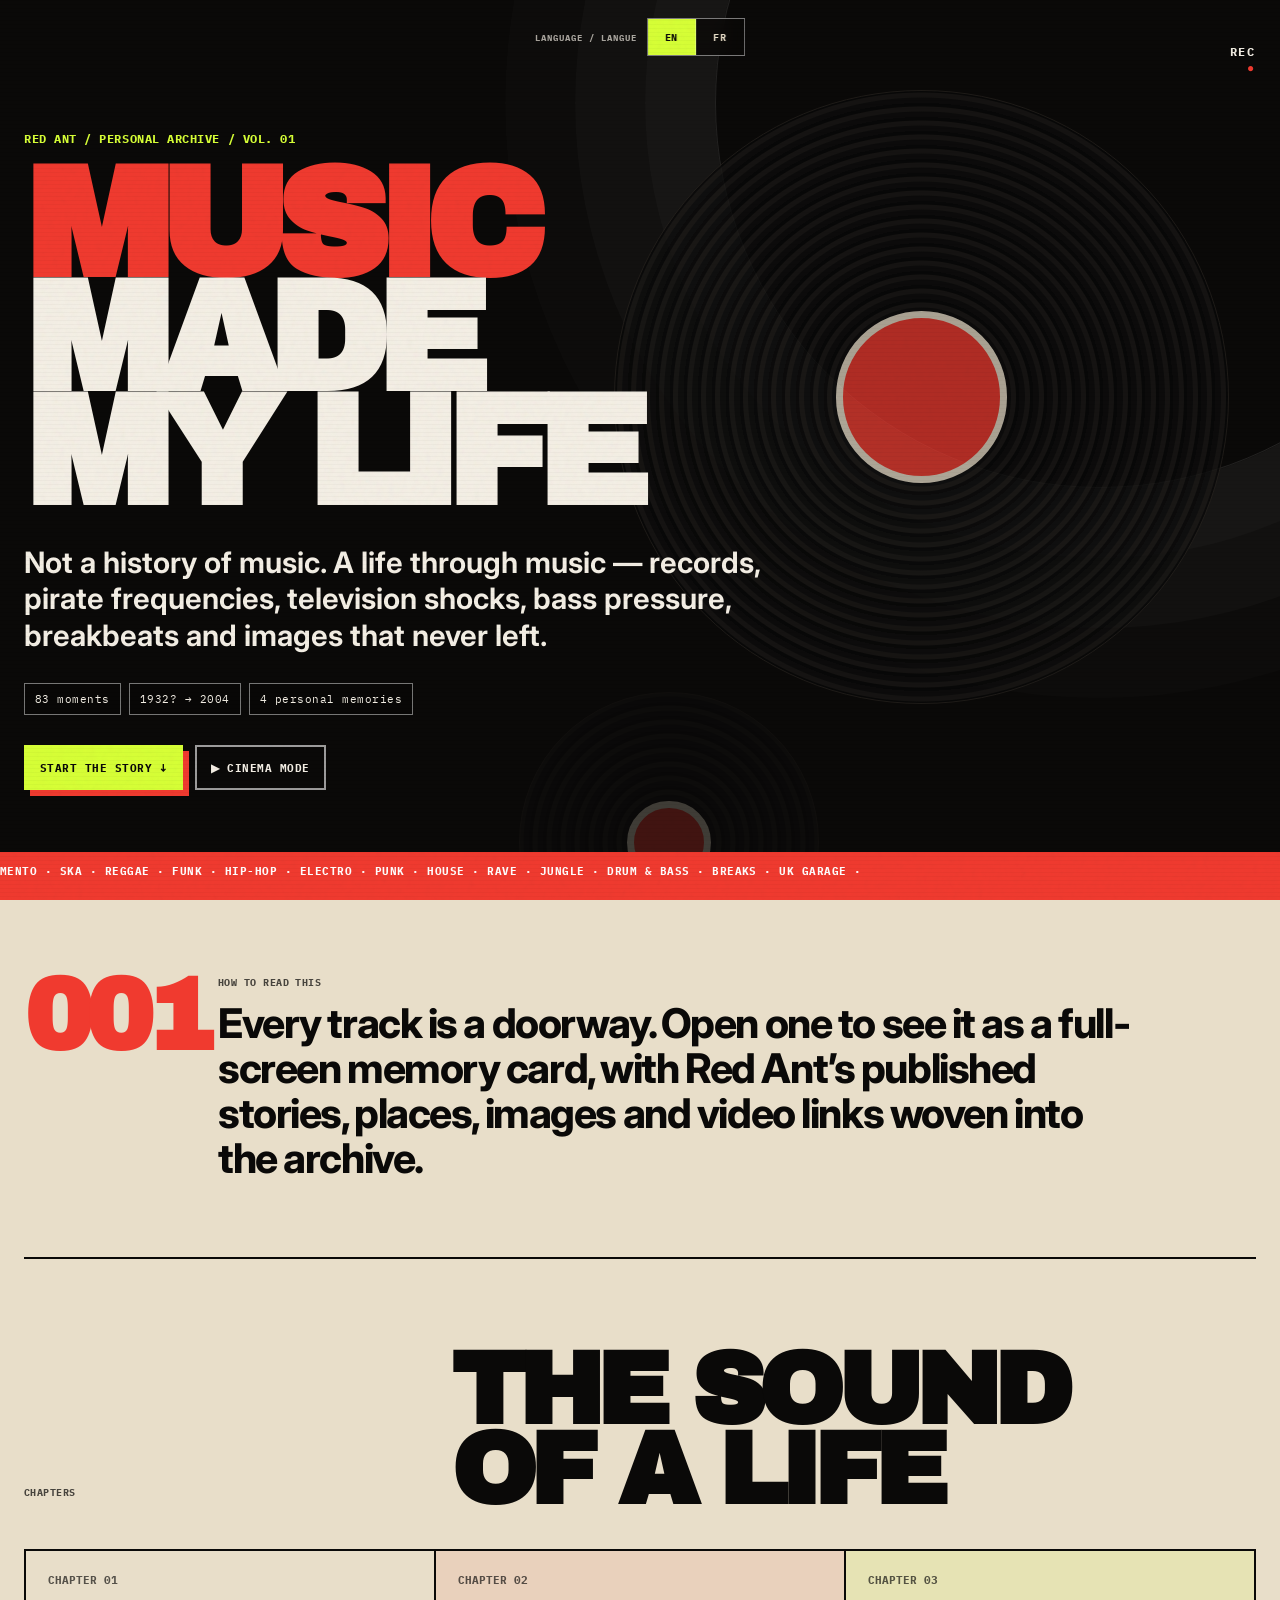
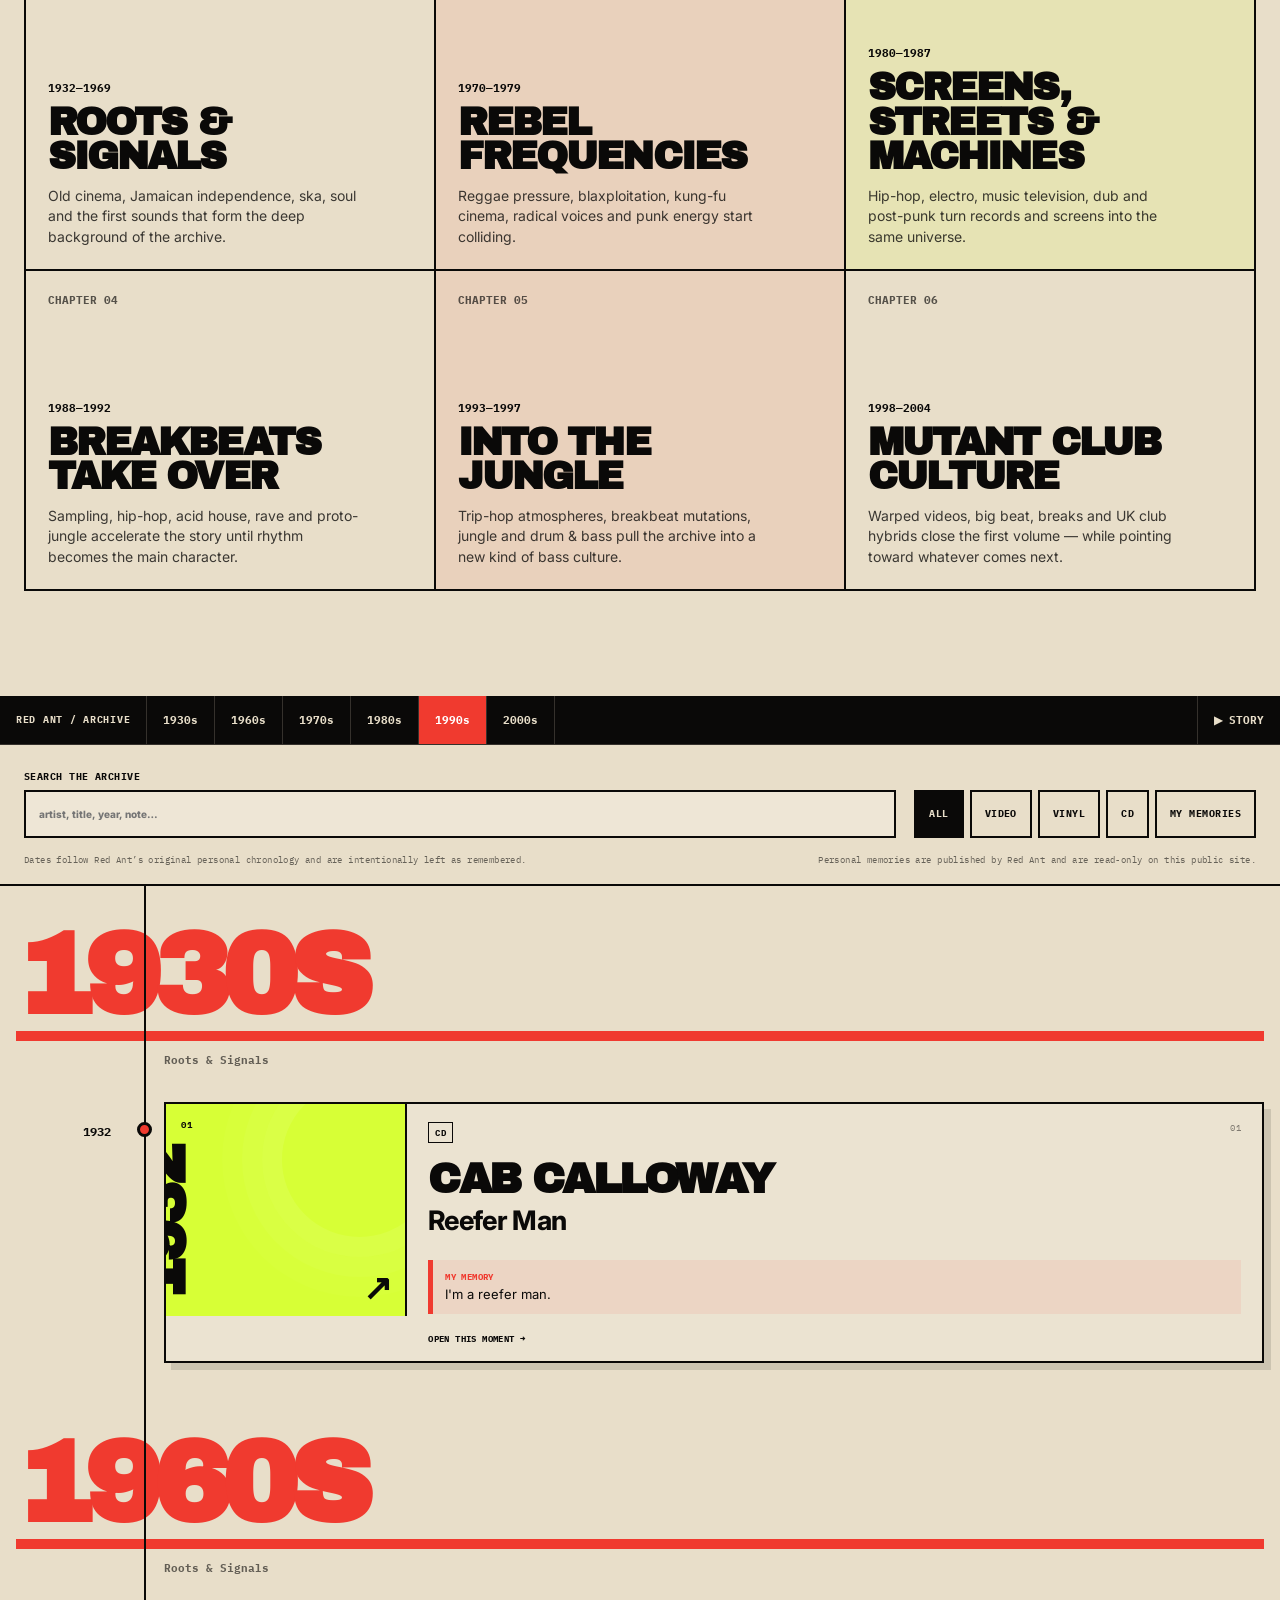
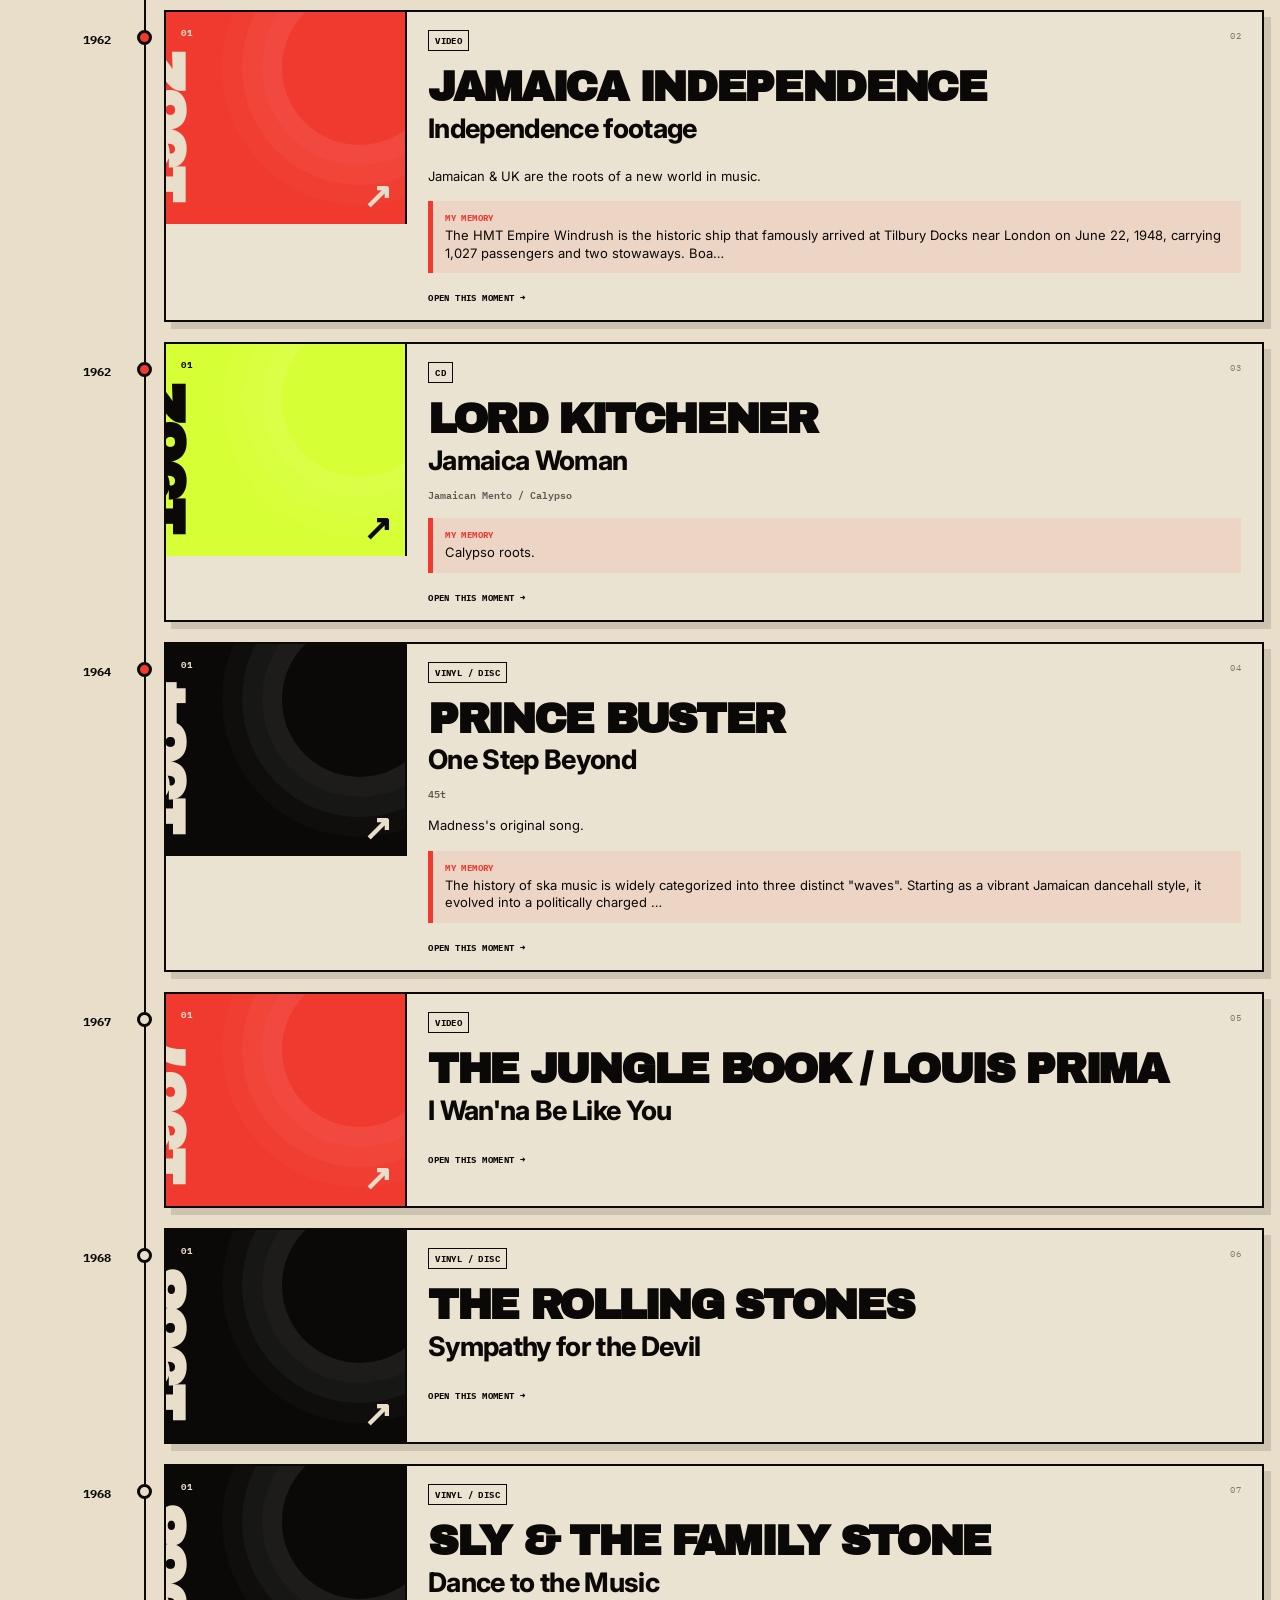
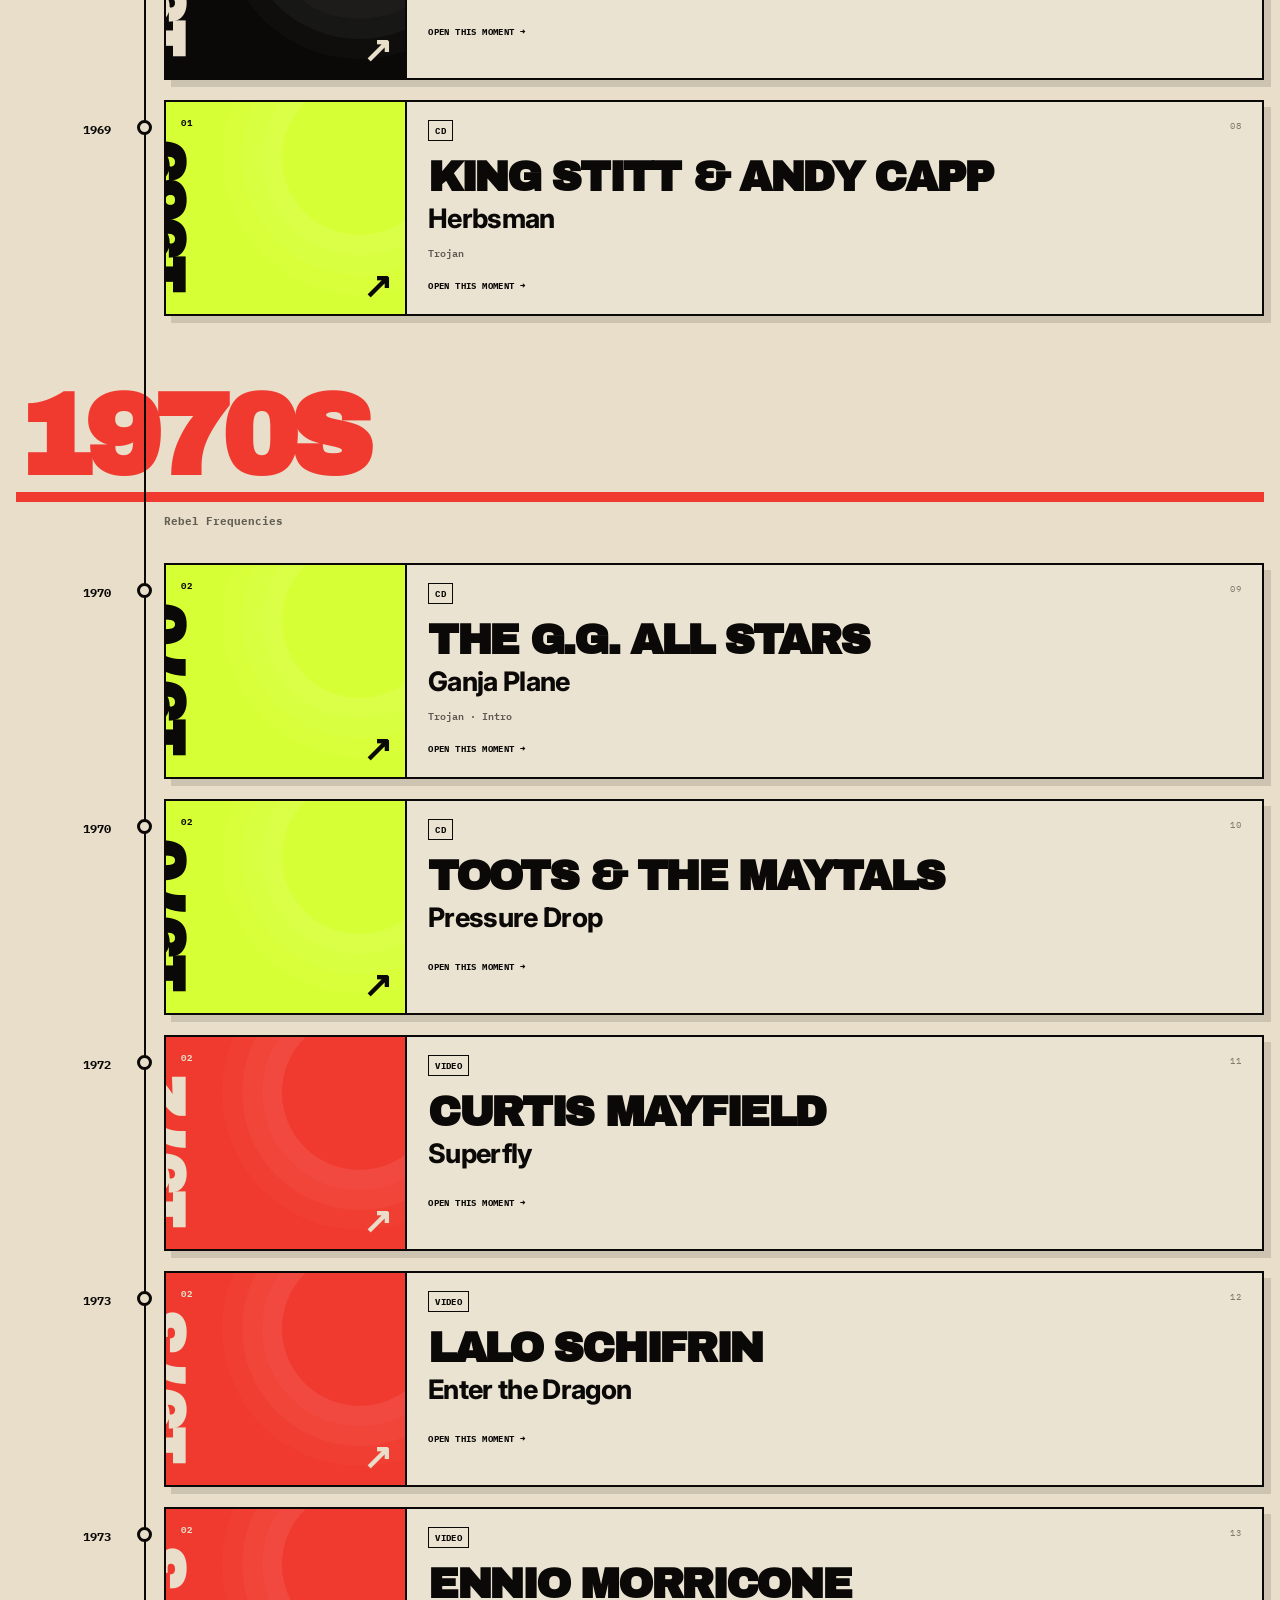
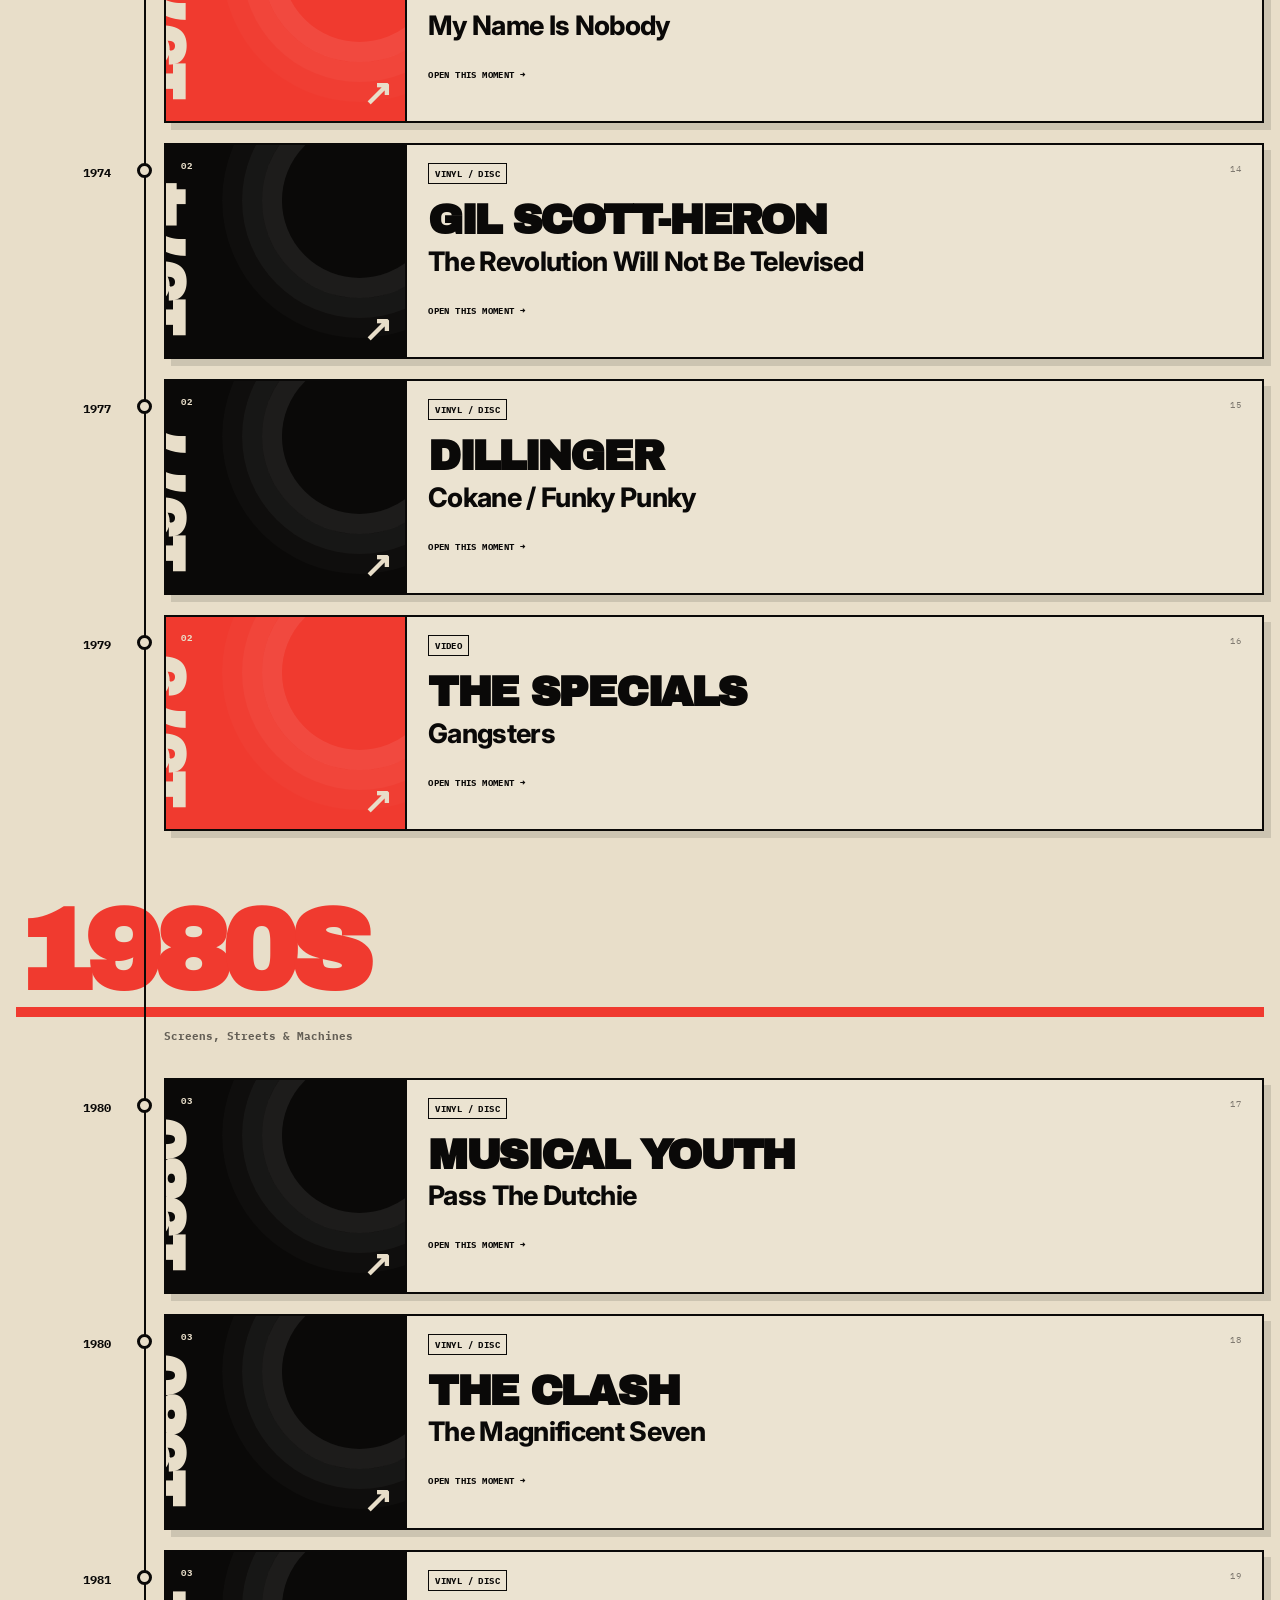
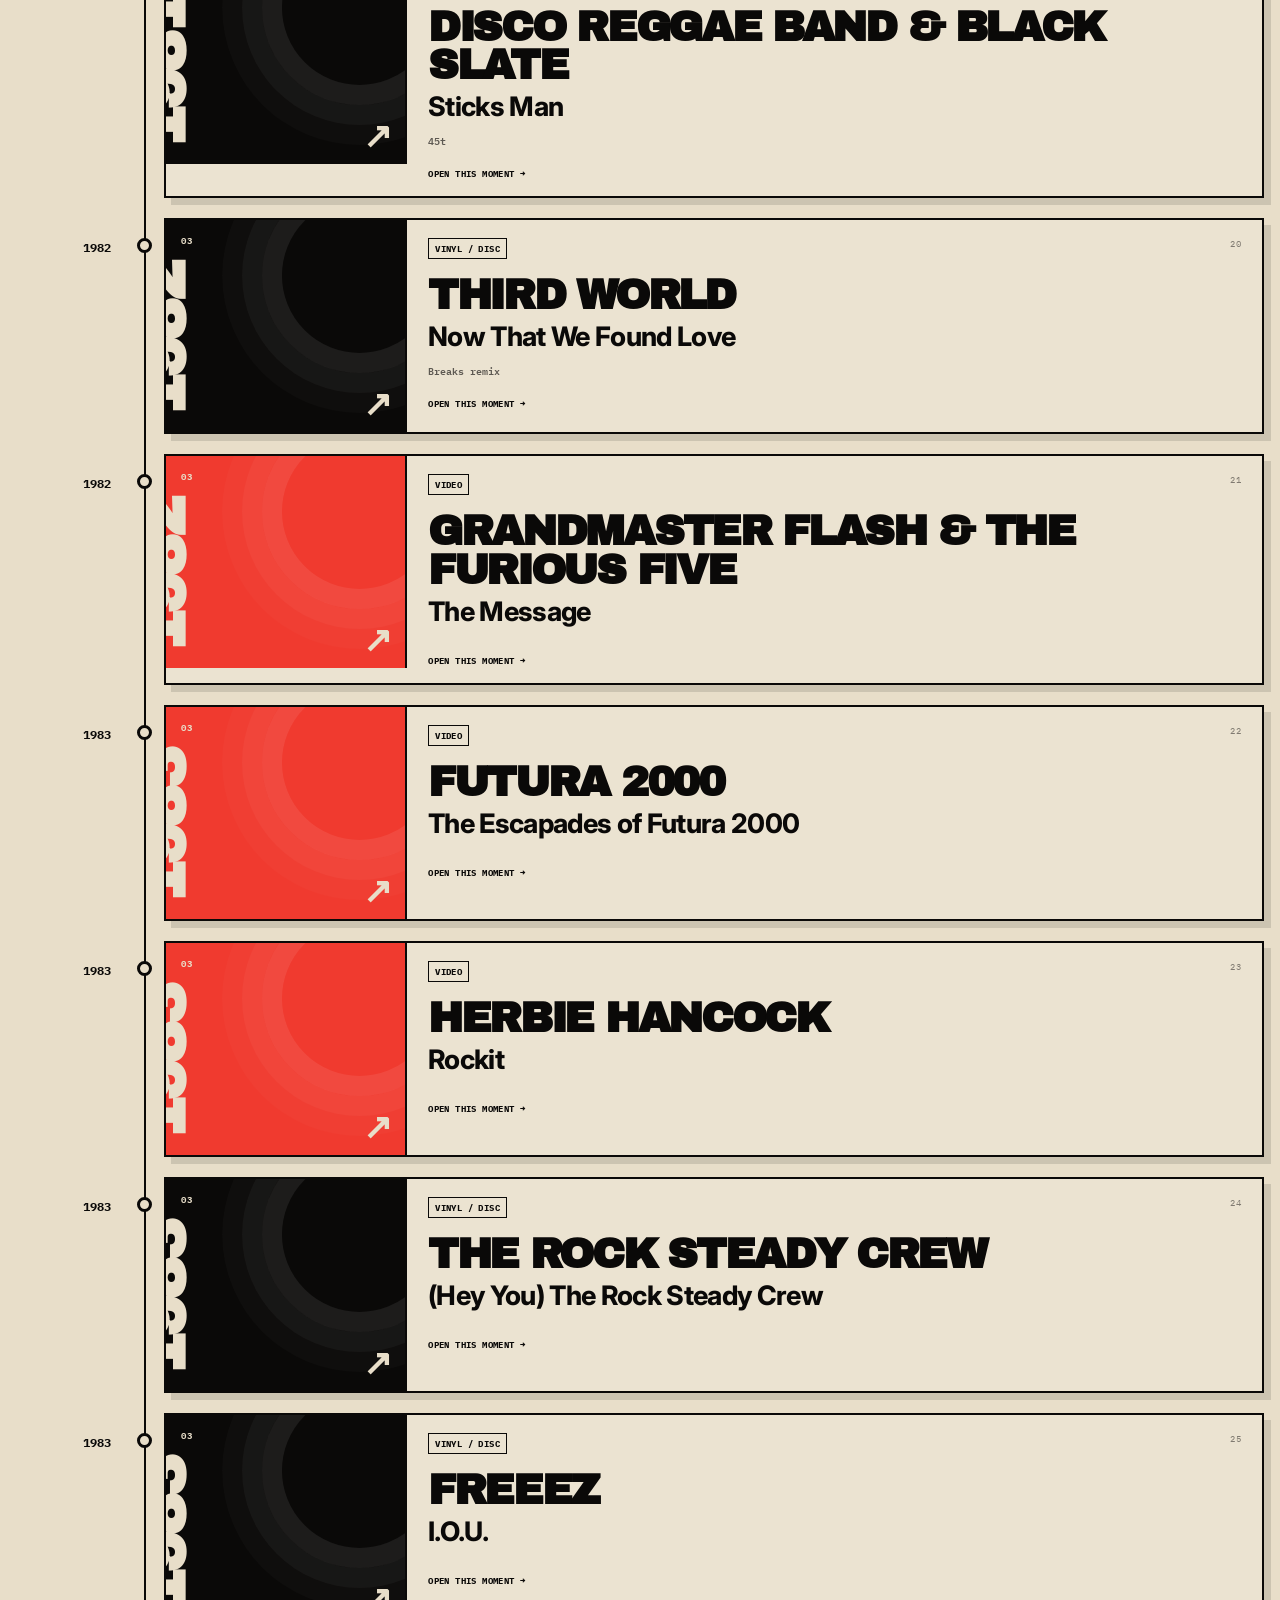
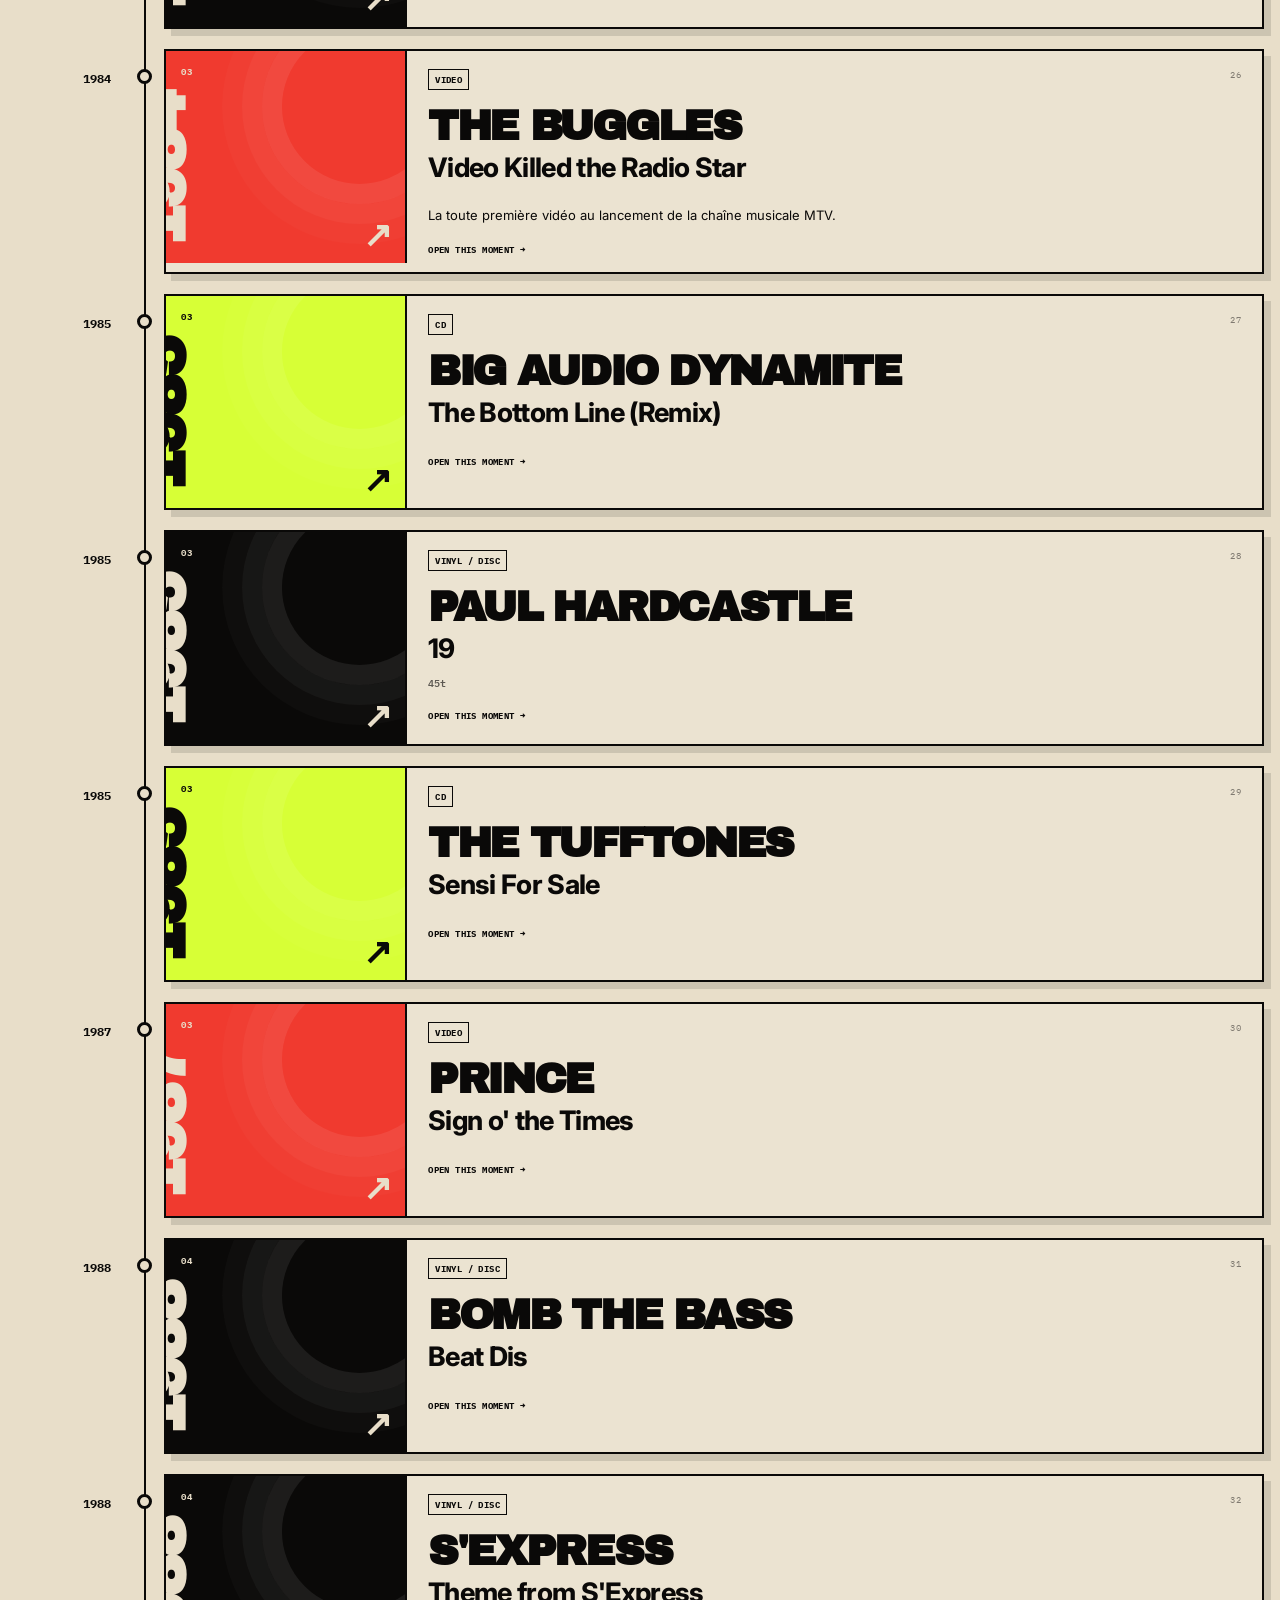
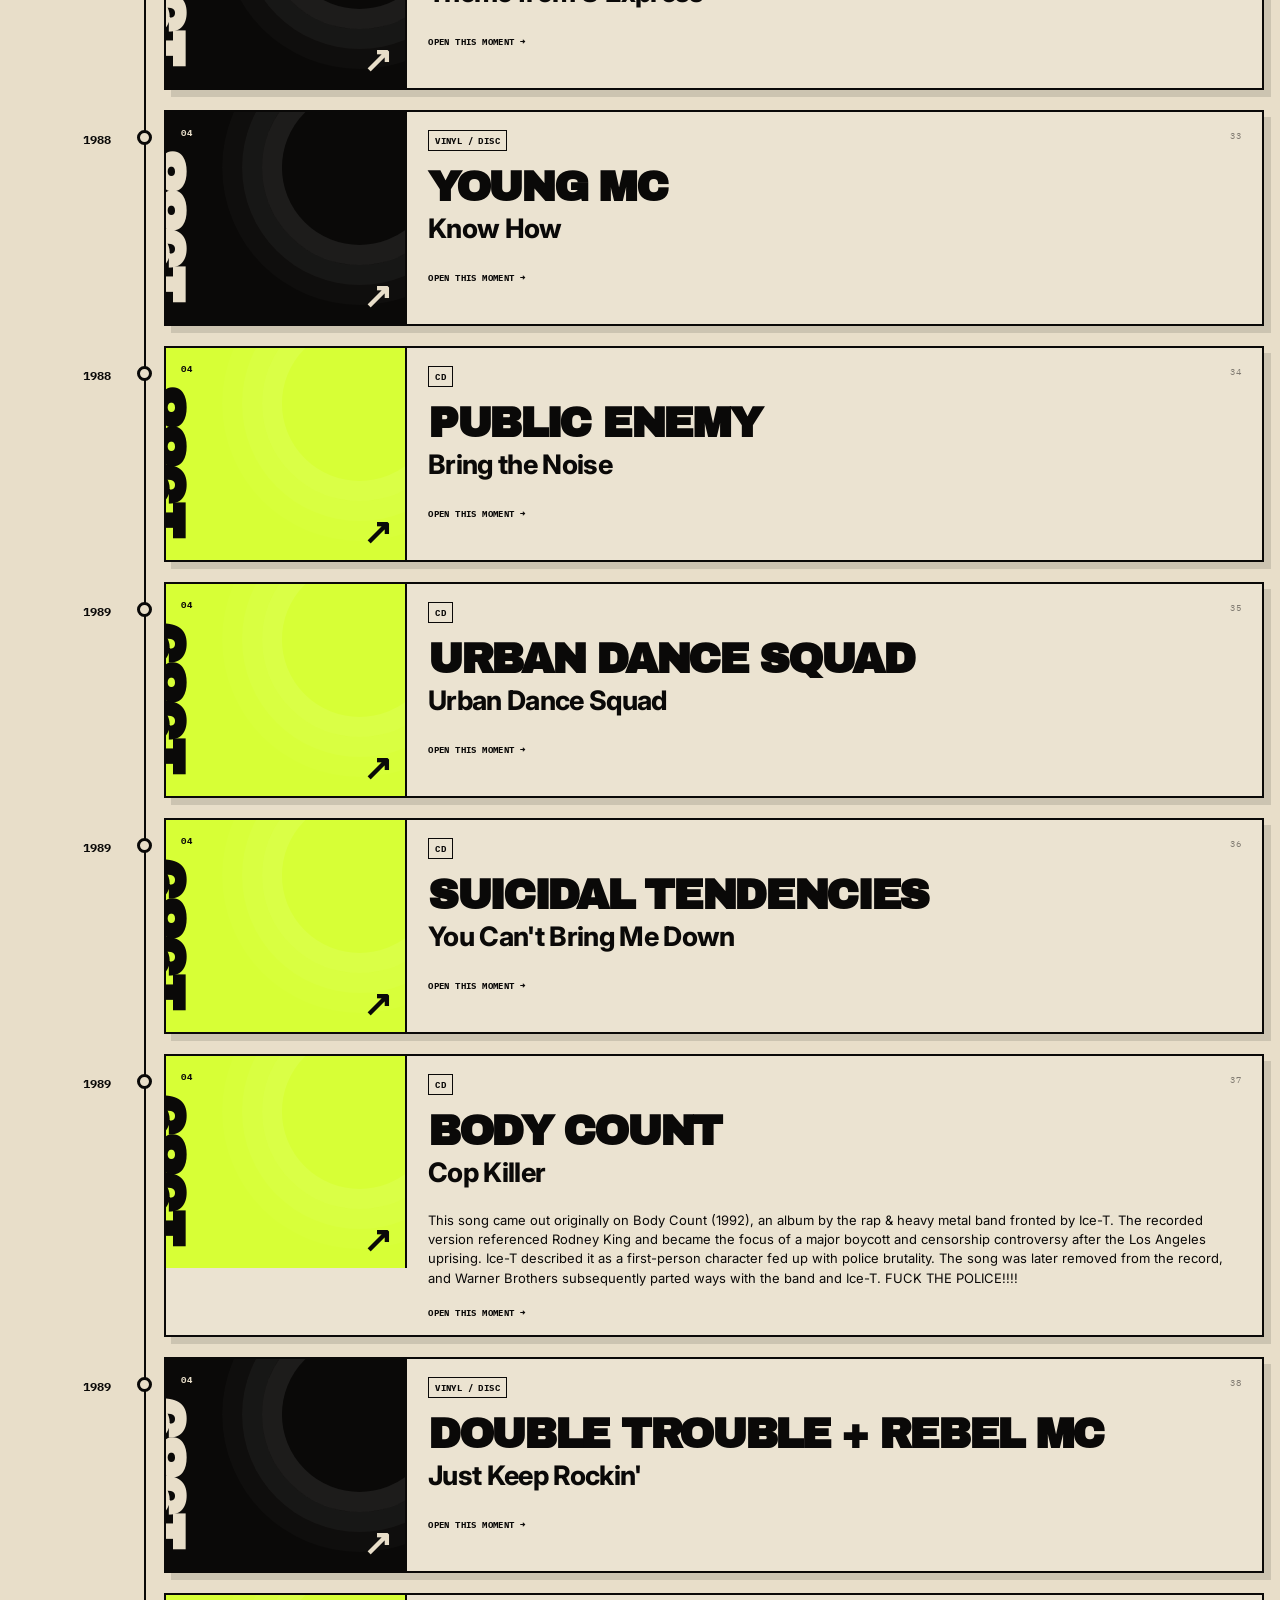
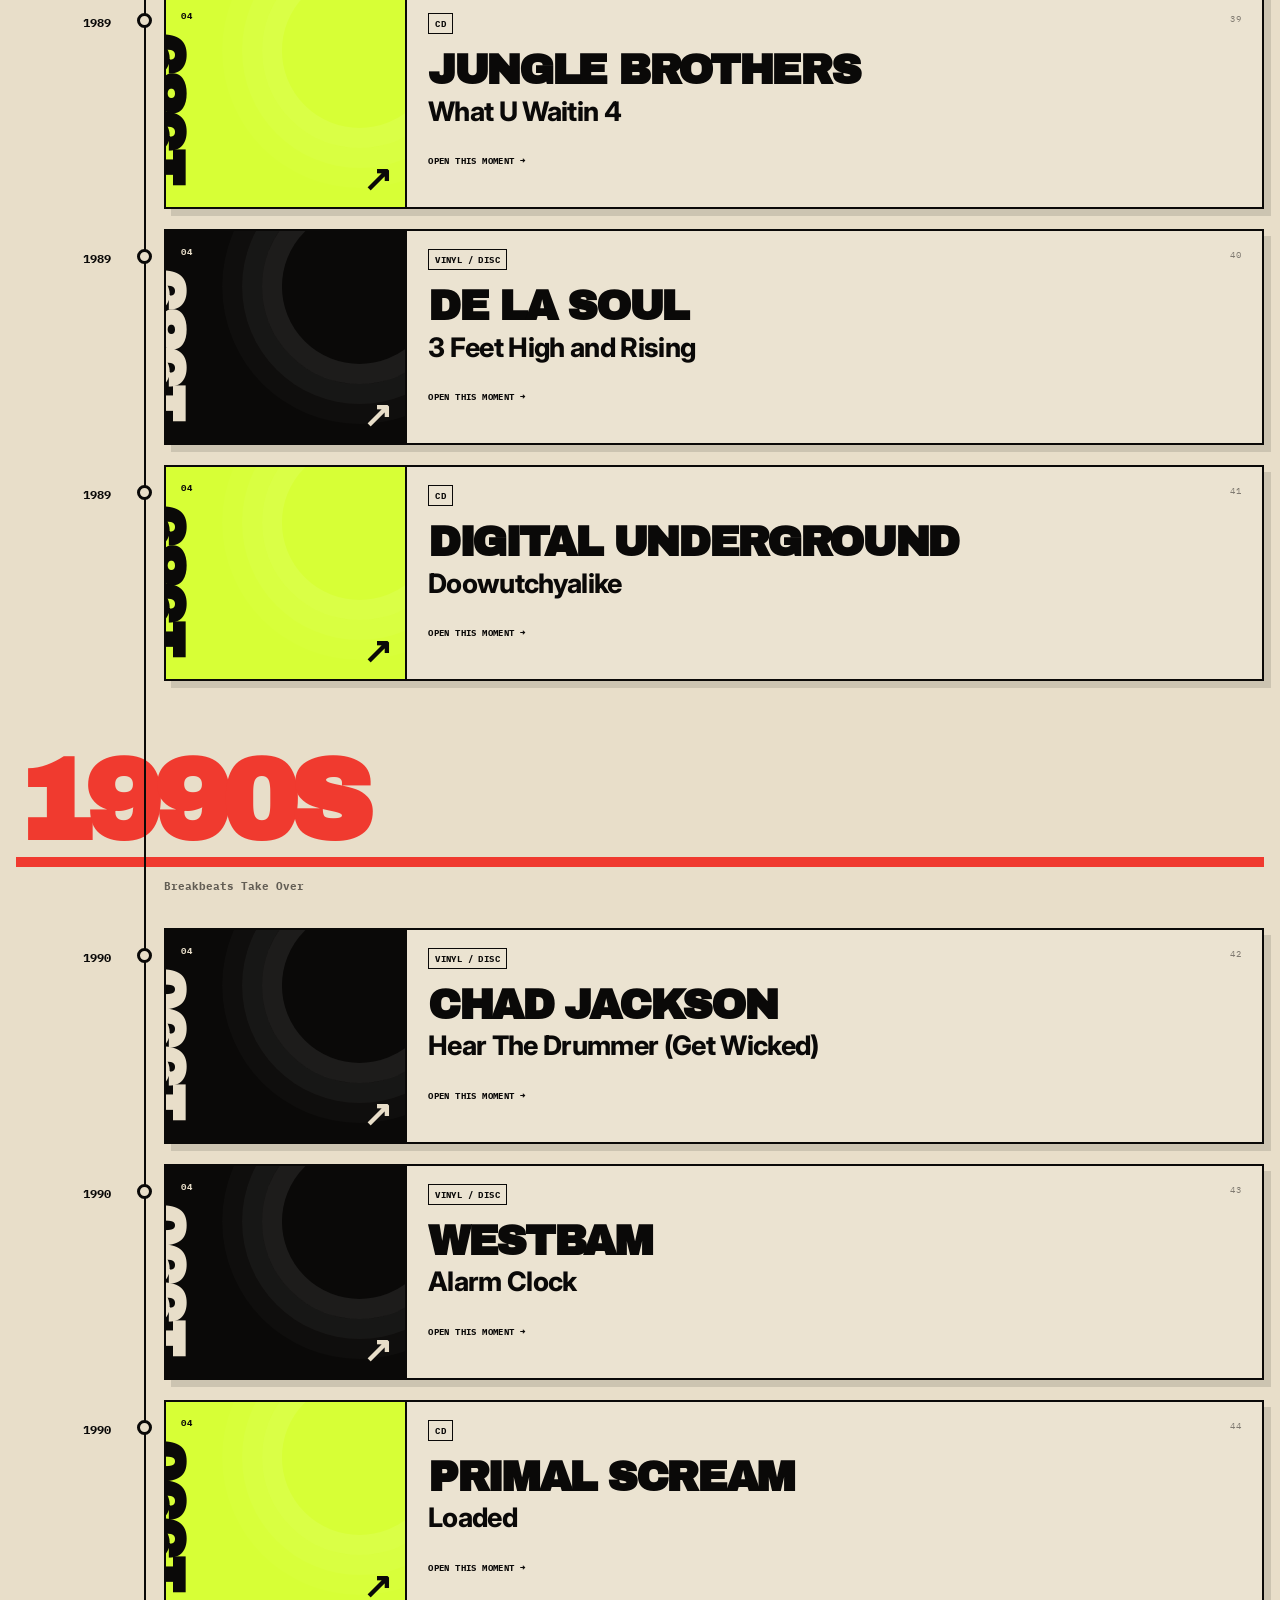
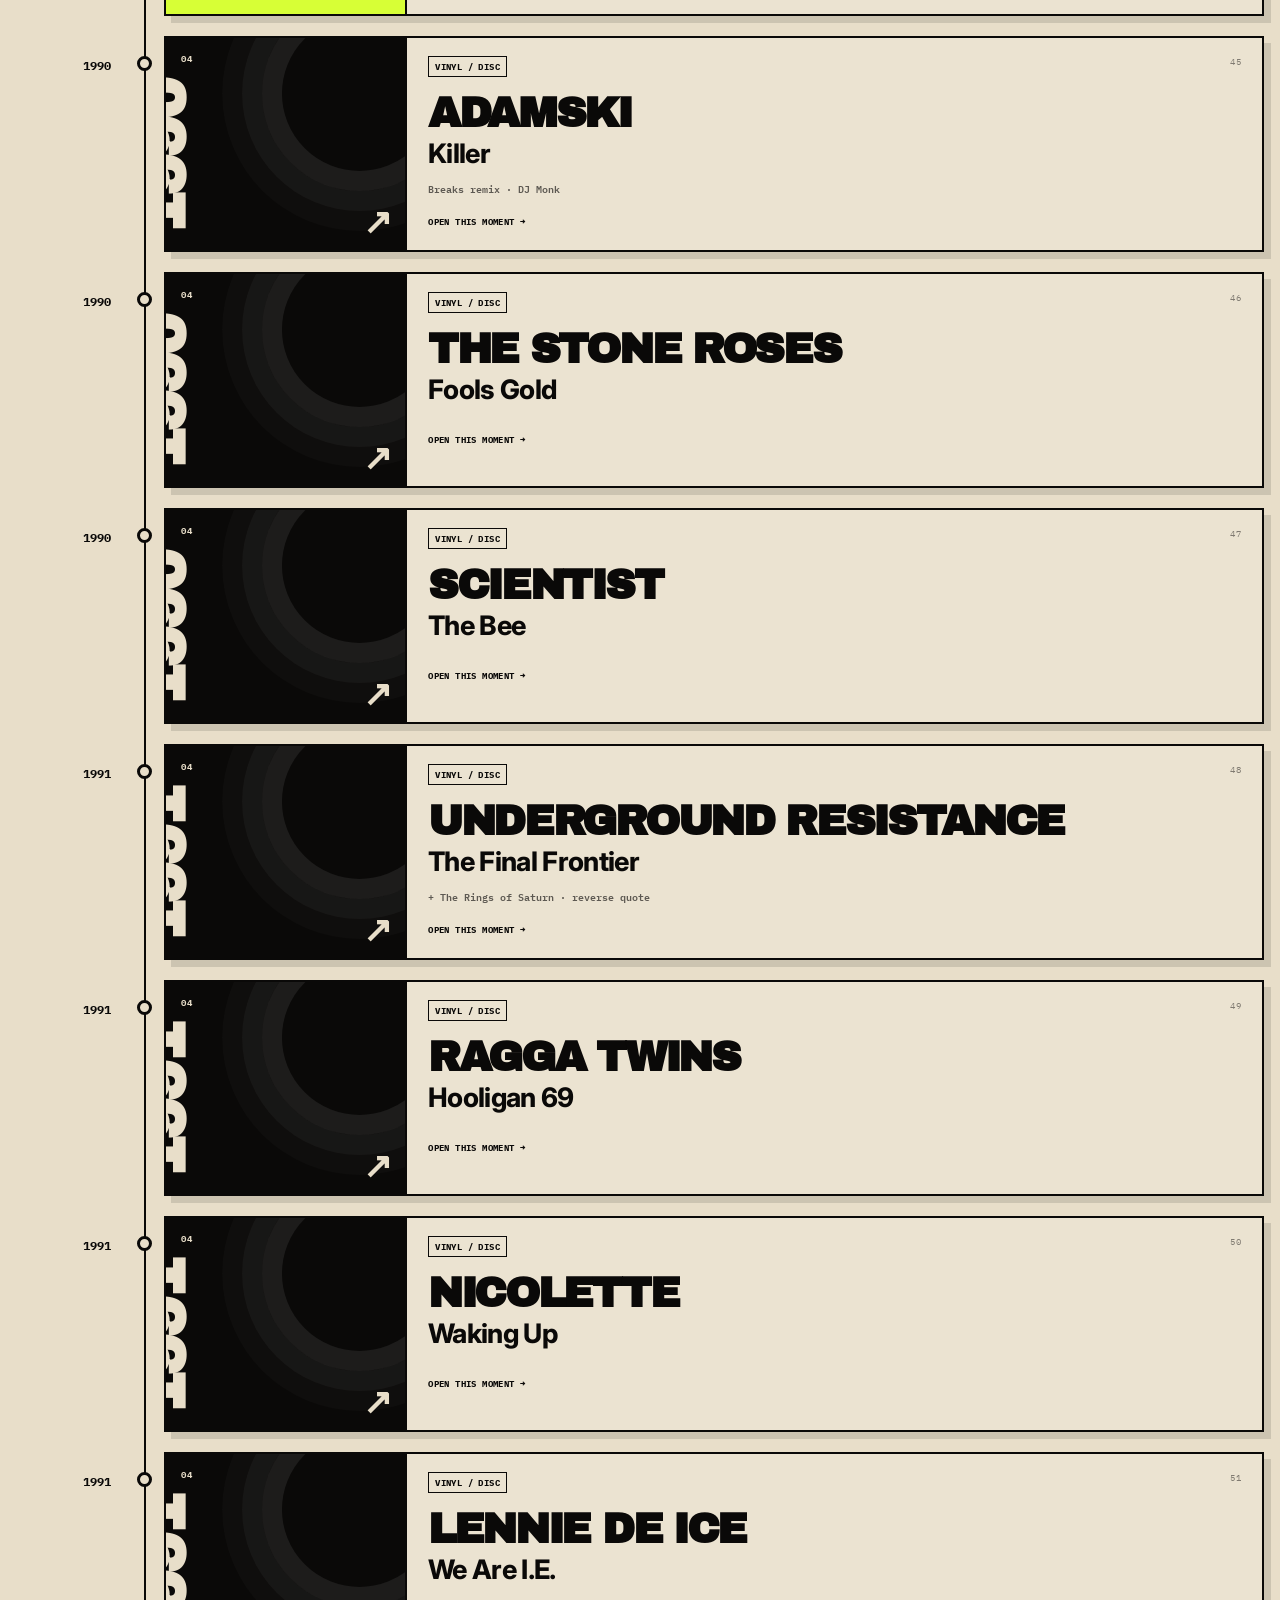
==== commit fa739947: "line break memory" ====
--- a/index.html
+++ b/index.html
@@ -5,11 +5,12 @@
   <meta name="viewport" content="width=device-width, initial-scale=1" />
   <meta name="theme-color" content="#0a0908" />
   <meta name="description" content="Music Story by Red Ant — a personal audiovisual autobiography told through records, CDs, videos and memories." />
+  <meta name="referrer" content="strict-origin-when-cross-origin" />
   <title>Music Story by Red Ant — Audiovisual Autobiography</title>
   <link rel="preconnect" href="https://fonts.googleapis.com">
   <link rel="preconnect" href="https://fonts.gstatic.com" crossorigin>
   <link href="https://fonts.googleapis.com/css2?family=Archivo+Black&family=IBM+Plex+Mono:wght@400;500;600;700&family=Inter:wght@400;500;600;700;800&display=swap" rel="stylesheet">
-  <link rel="stylesheet" href="styles.css" />
+  <link rel="stylesheet" href="styles.css?v=20260808-2" />
 </head>
 <body>
   <div class="grain" aria-hidden="true"></div>
@@ -36,7 +37,7 @@
       <p class="hero__statement" data-i18n="heroStatement">Not a history of music. A life heard through music — records, pirate frequencies, television shocks, bass pressure, breakbeats and images that never left.</p>
       <div class="hero__details">
         <span id="trackCount">0 moments</span>
-        <span>1932 → 2004</span>
+        <span>1932? → 2004</span>
         <span id="memoryCount">0 personal memories</span>
       </div>
       <div class="hero__actions">
--- a/styles.css
+++ b/styles.css
@@ -283,7 +283,7 @@
 .entry__note:empty { display: none; }
 .entry__memory-preview { margin: 15px 0 0; padding: 11px 12px; border-left: 5px solid var(--red); background: rgba(240,58,47,.08); }
 .entry__memory-preview span { display: block; margin-bottom: 4px; font-size: 9px; font-weight: 800; color: var(--red); }
-.entry__memory-preview p { margin: 0; font-size: 13px; line-height: 1.35; }
+.entry__memory-preview p { margin: 0; font-size: 13px; line-height: 1.35; white-space: pre-wrap; overflow-wrap: anywhere; }
 .entry__cta { margin-top: auto; padding-top: 19px; font-size: 9px; font-weight: 800; }
 .entry__open:hover .entry__cta { color: var(--red); }
 
@@ -325,7 +325,7 @@
 .story-stage__source-note:empty { display: none; }
 .story-memory { margin-top: 28px; padding: 18px 19px; background: var(--ink); color: var(--paper); border-left: 8px solid var(--red); }
 .story-memory .section-label { color: var(--acid); opacity: 1; }
-.story-memory > p:not(.section-label):not(.story-memory__place) { margin: 0; font-size: 18px; line-height: 1.45; }
+.story-memory > p:not(.section-label):not(.story-memory__place) { margin: 0; font-size: 18px; line-height: 1.45; white-space: pre-wrap; overflow-wrap: anywhere; }
 .story-memory__place { margin: 14px 0 0; font: 700 10px var(--mono); color: var(--acid); }
 .story-stage__actions { display: flex; flex-wrap: wrap; gap: 9px; margin-top: 30px; }
 .story-stage__controls { grid-column: 1 / -1; min-height: 58px; display: grid; grid-template-columns: 1fr auto auto 1fr; align-items: stretch; border-top: 2px solid var(--ink); background: var(--paper); }
@@ -353,7 +353,7 @@
 .memory-editor__buttons { display: flex; gap: 10px; flex-wrap: wrap; margin-top: 28px; }
 .memory-editor__privacy { margin: 18px 0 0; font-size: 9px; line-height: 1.5; opacity: .58; }
 
-@media (max-width: 980px) {
+@media (max-width: 1100px) {
   .hero__disc--one { width: 65vw; right: -18vw; opacity: .45; }
   .chapter-grid { grid-template-columns: repeat(2, 1fr); }
   .section-head { grid-template-columns: 1fr; }
@@ -364,6 +364,14 @@
   .story-art { min-height: 46vh; }
   .story-stage__copy { overflow: visible; padding-top: 38px; }
   .story-stage__controls { position: sticky; bottom: 0; }
+}
+
+@media (min-width: 701px) and (max-height: 850px) {
+  .hero__content { padding-top: 76px; padding-bottom: 72px; }
+  .kicker { margin-bottom: 14px; }
+  .hero h1 { font-size: clamp(70px, 9vw, 132px); }
+  .hero__statement { margin-top: 20px; max-width: 700px; font-size: clamp(18px, 1.8vw, 24px); }
+  .hero__details { margin: 18px 0; }
 }
 
 @media (max-width: 700px) {
@@ -474,3 +482,44 @@
   }
   .hero__content { padding-top: 104px; }
 }
+
+/* Local development fallback for YouTube Error 153 */
+.local-video-notice {
+  position: absolute;
+  z-index: 5;
+  left: 50%;
+  top: 50%;
+  width: min(520px, calc(100% - 40px));
+  transform: translate(-50%, -50%);
+  padding: 24px;
+  border: 1px solid rgba(255,255,255,.32);
+  background: rgba(9,9,9,.92);
+  color: #fff;
+  box-shadow: 0 20px 80px rgba(0,0,0,.45);
+}
+.local-video-notice__eyebrow {
+  display: block;
+  margin-bottom: 10px;
+  font: 700 11px/1.2 var(--mono, monospace);
+  letter-spacing: .16em;
+  opacity: .65;
+}
+.local-video-notice strong {
+  display: block;
+  font-size: clamp(20px, 3vw, 34px);
+  line-height: 1;
+  text-transform: uppercase;
+}
+.local-video-notice p {
+  margin: 14px 0 18px;
+  max-width: 50ch;
+  line-height: 1.55;
+  opacity: .82;
+}
+.local-video-notice a {
+  display: inline-block;
+  color: inherit;
+  font-weight: 800;
+  text-decoration: underline;
+  text-underline-offset: 4px;
+}
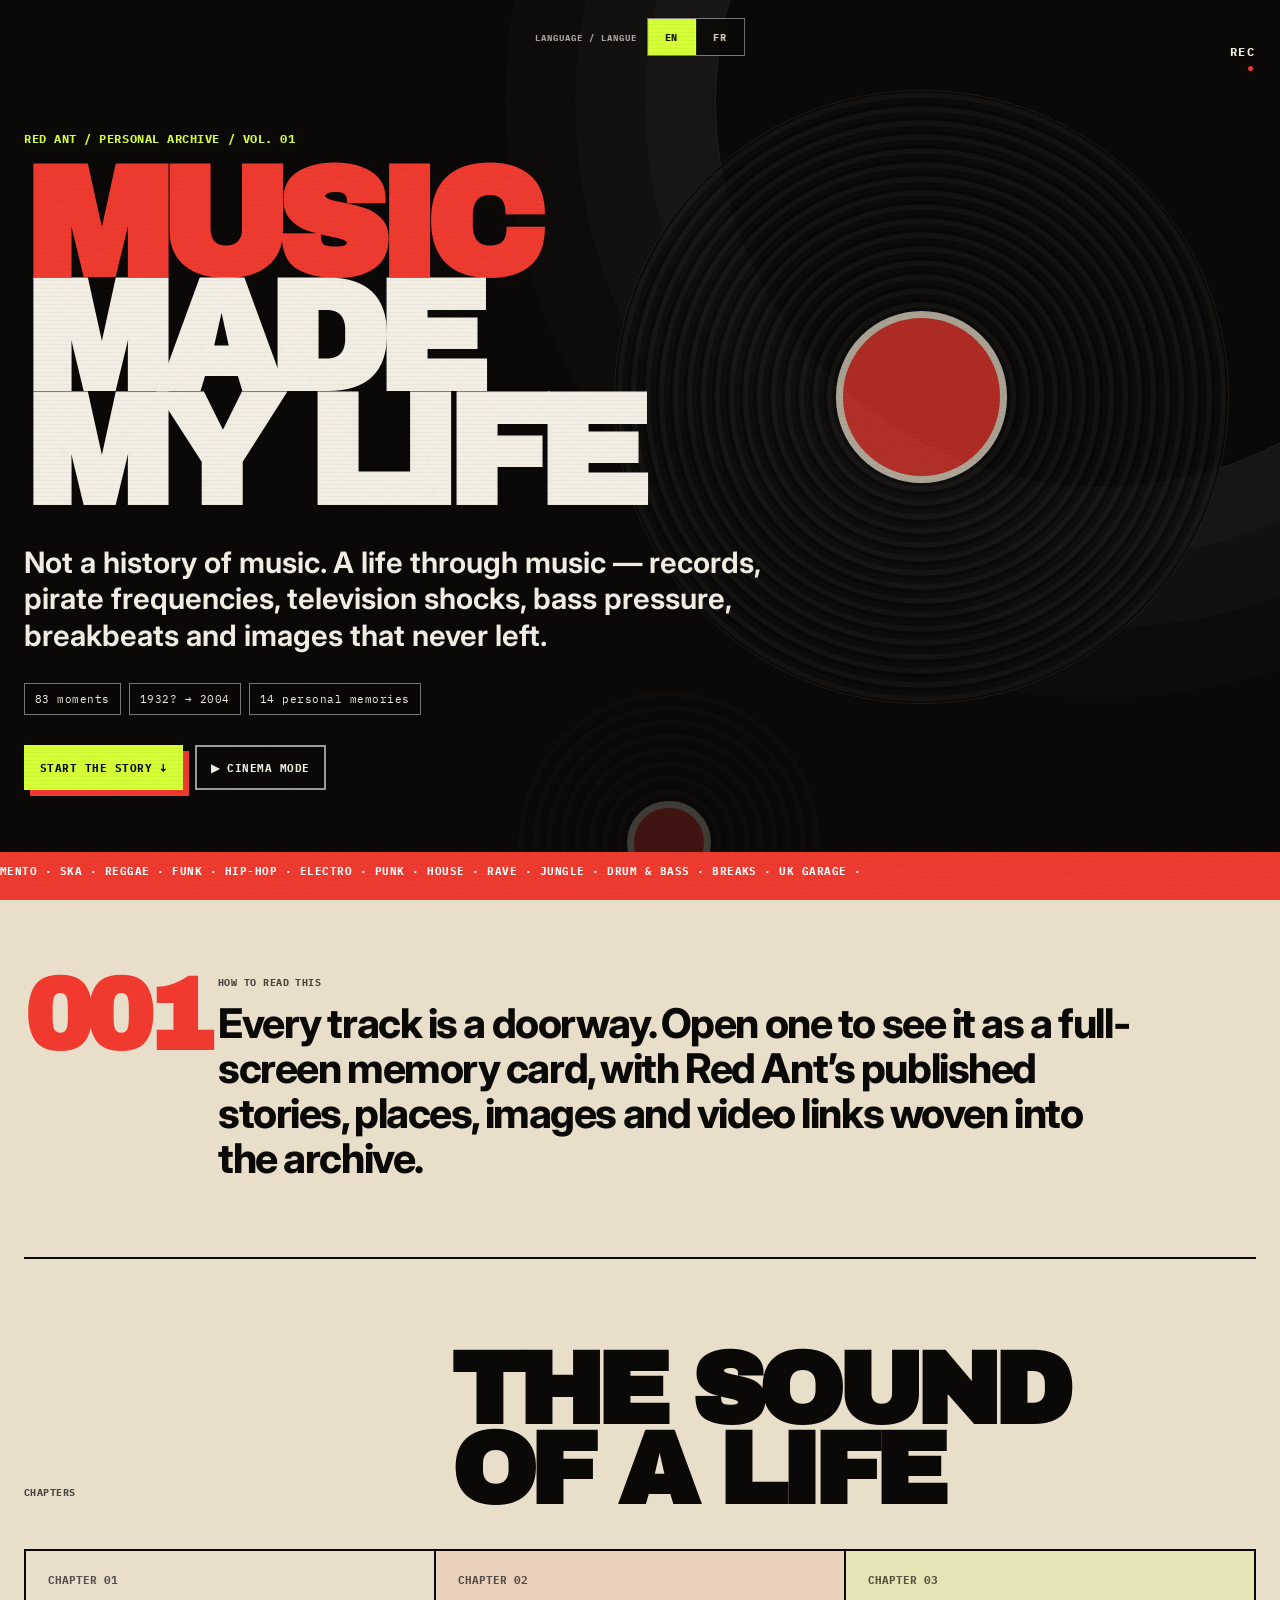
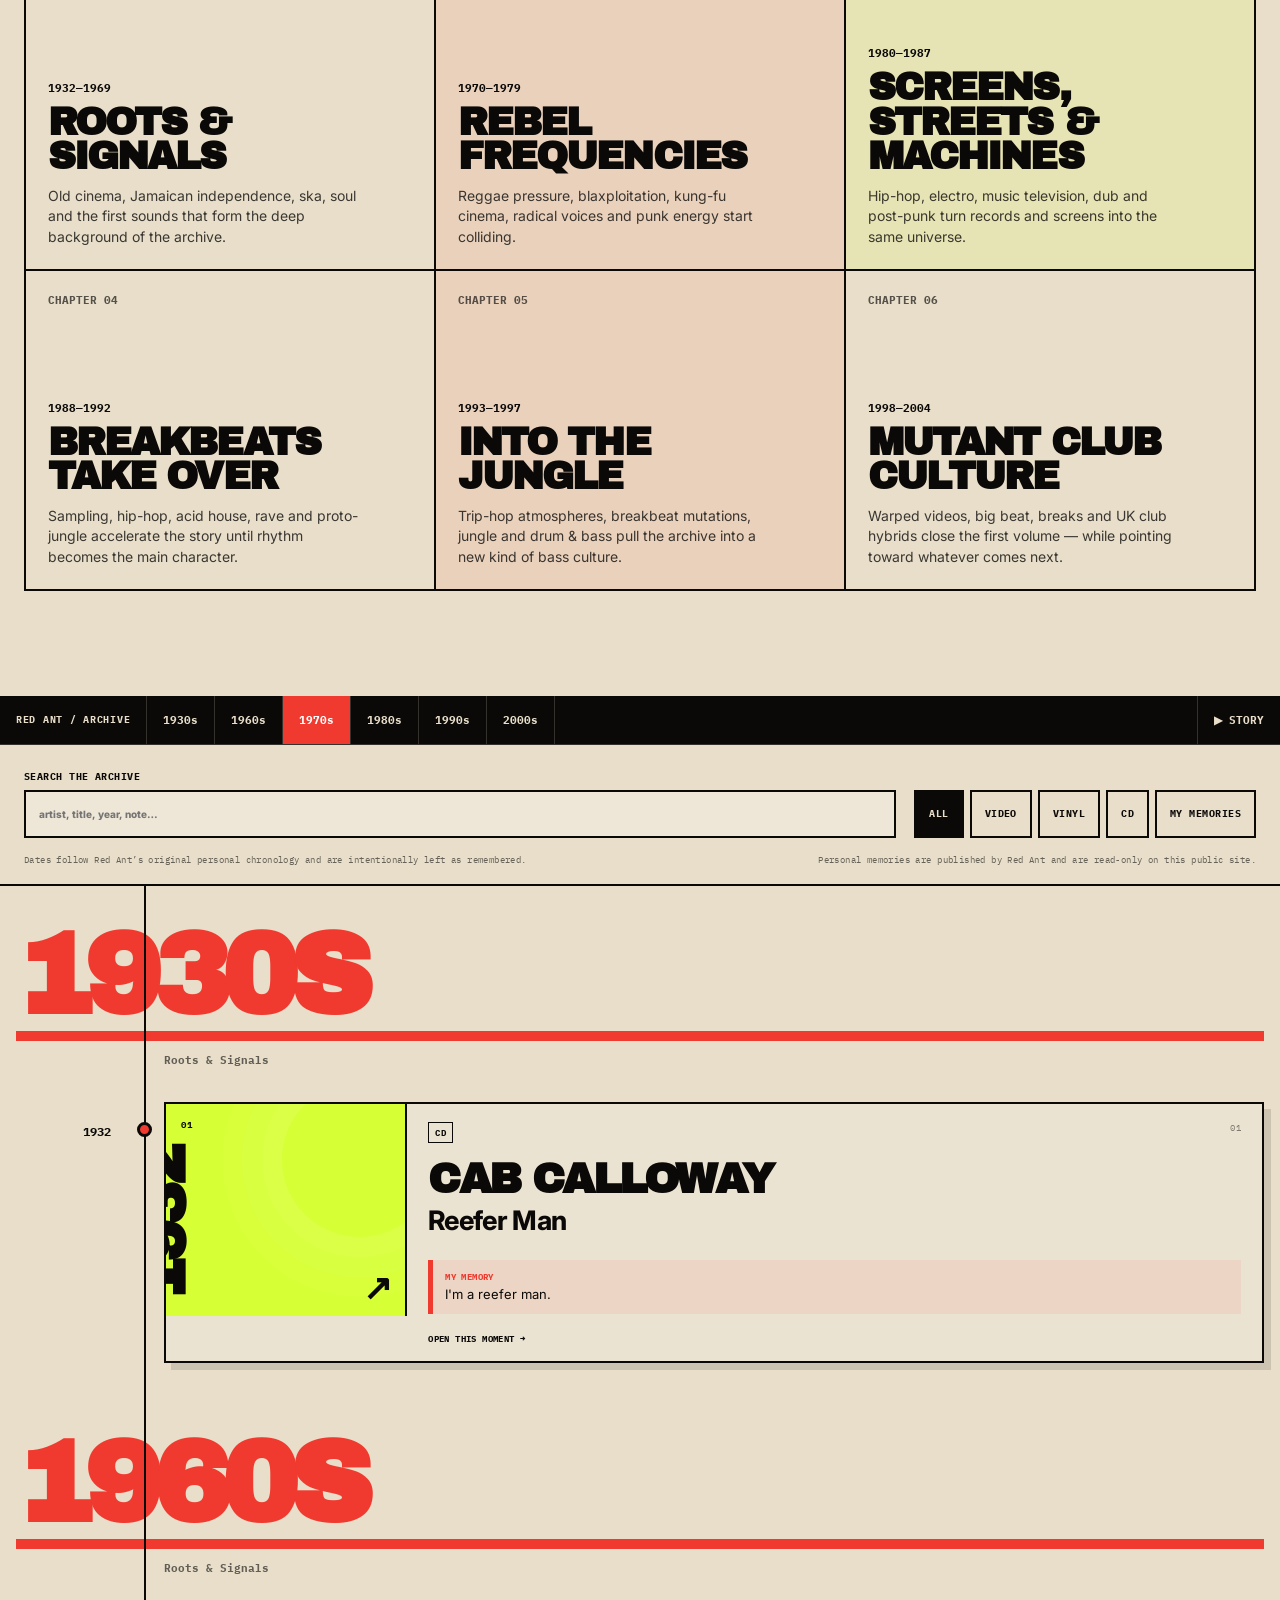
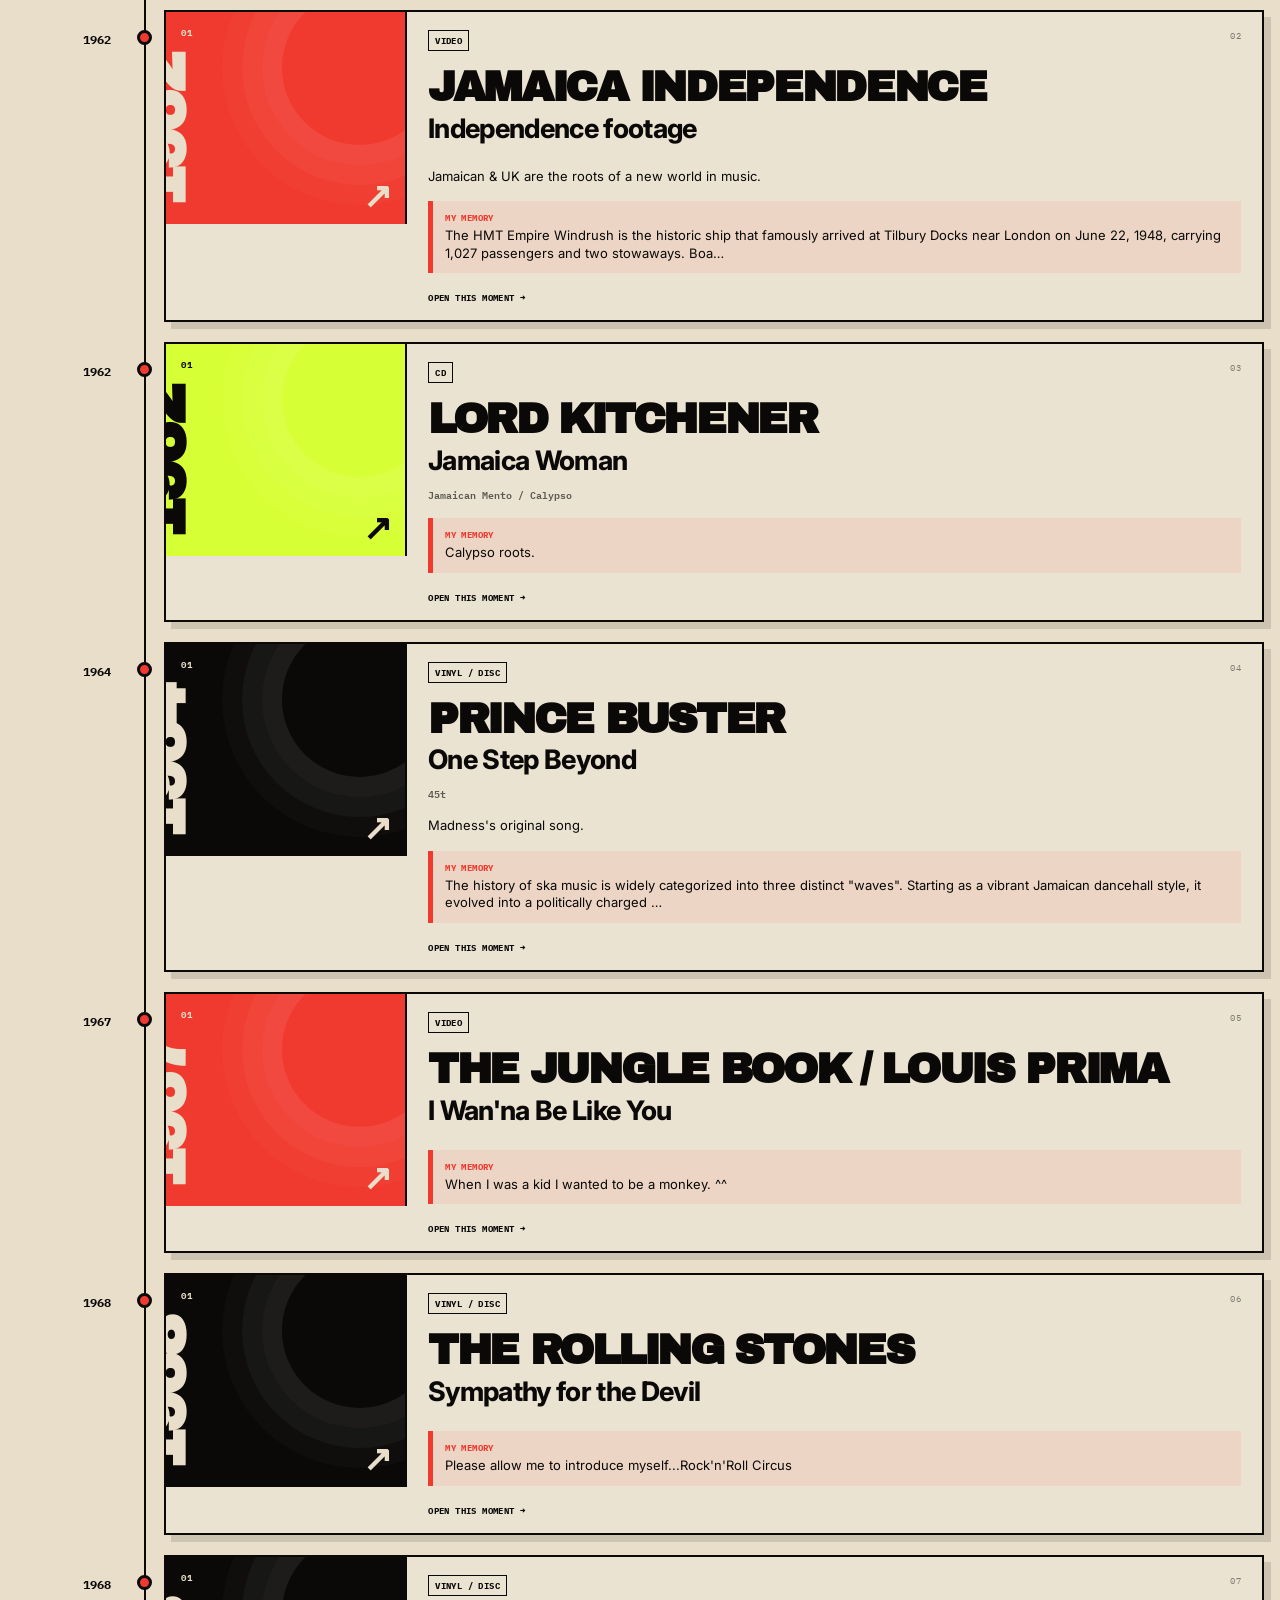
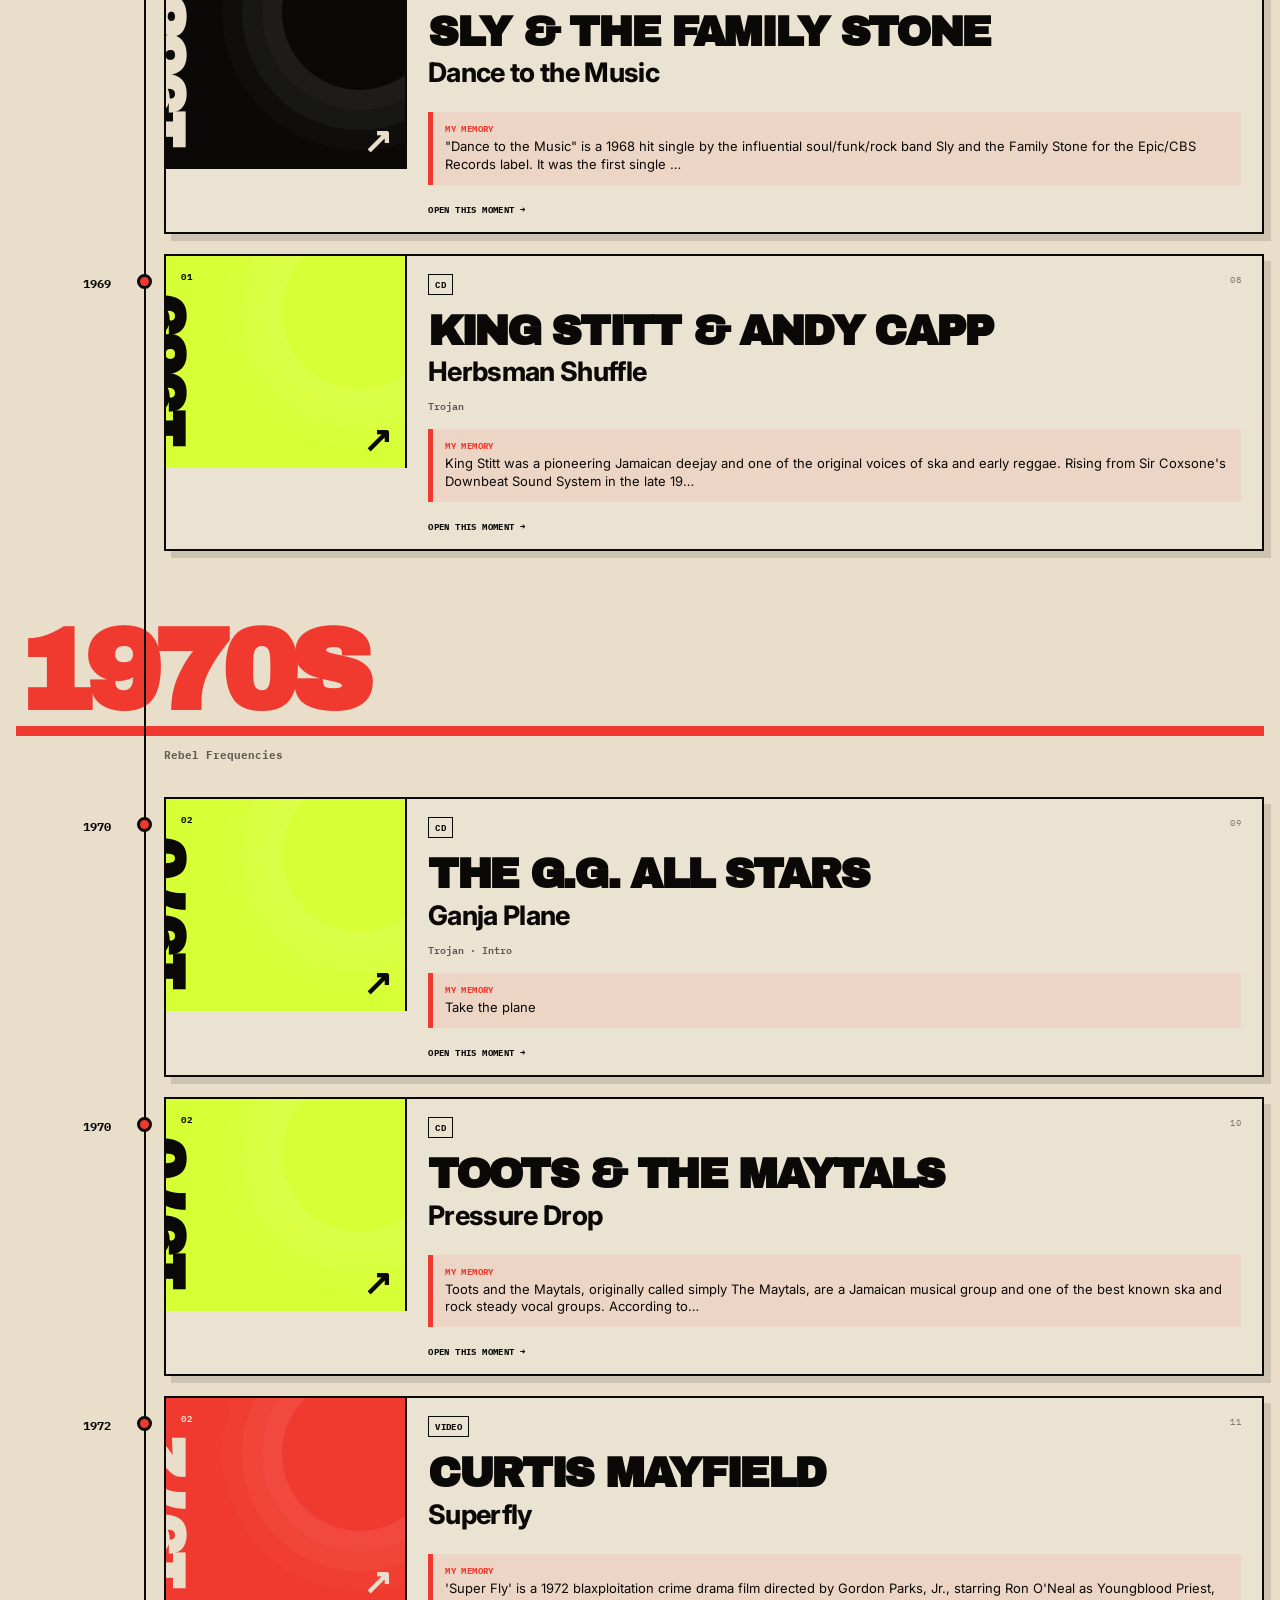
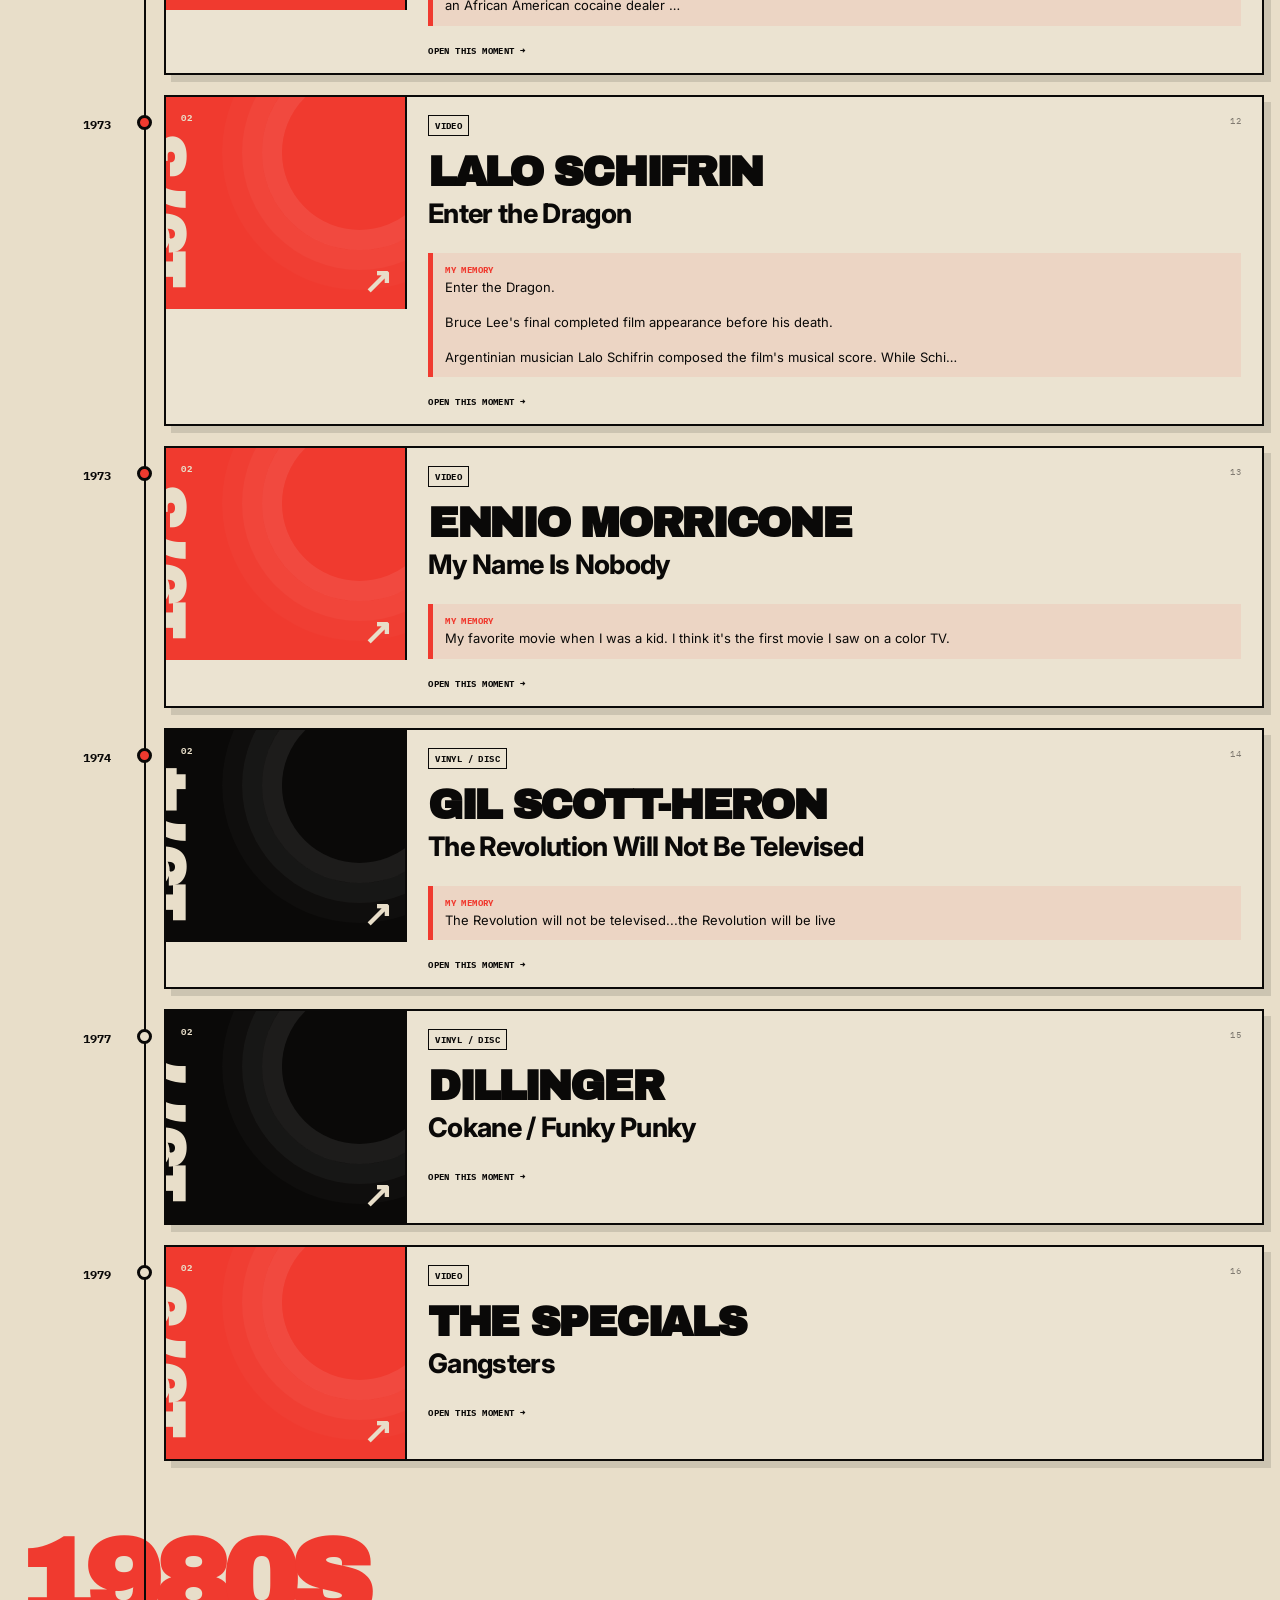
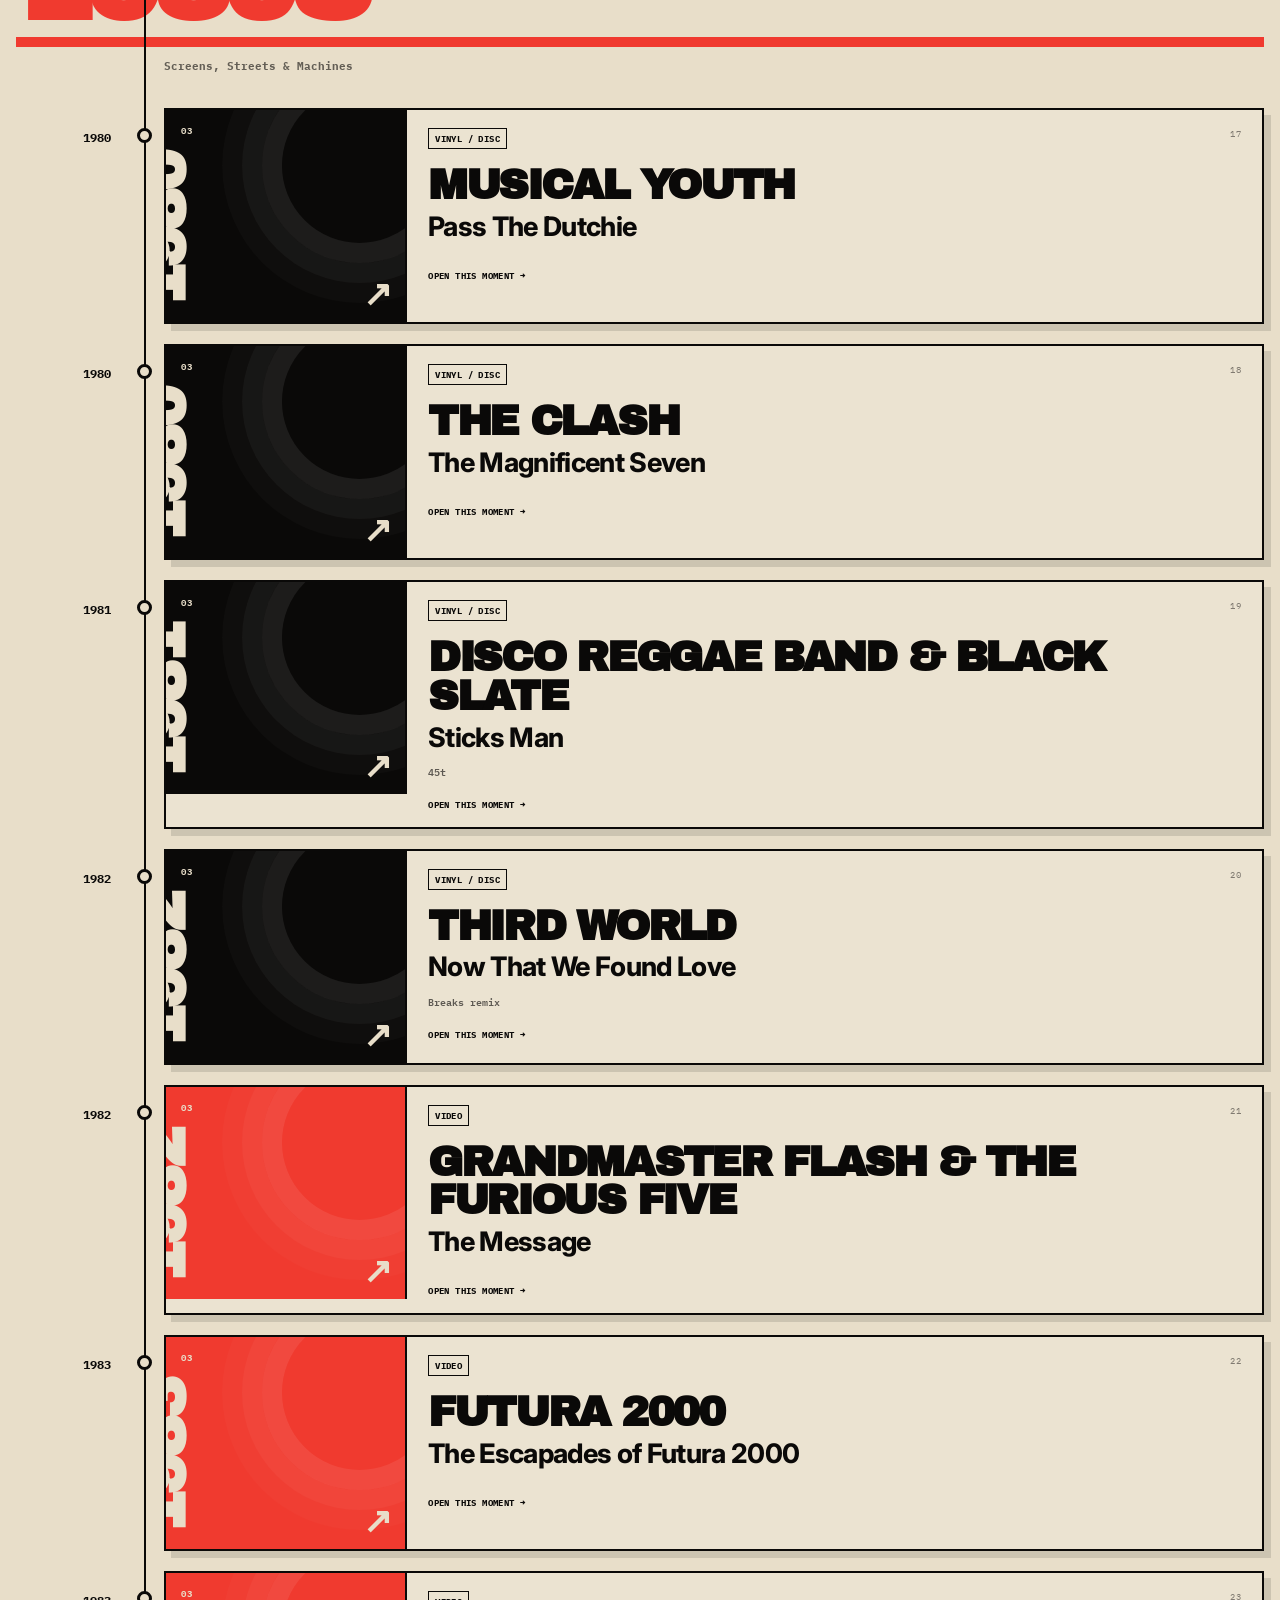
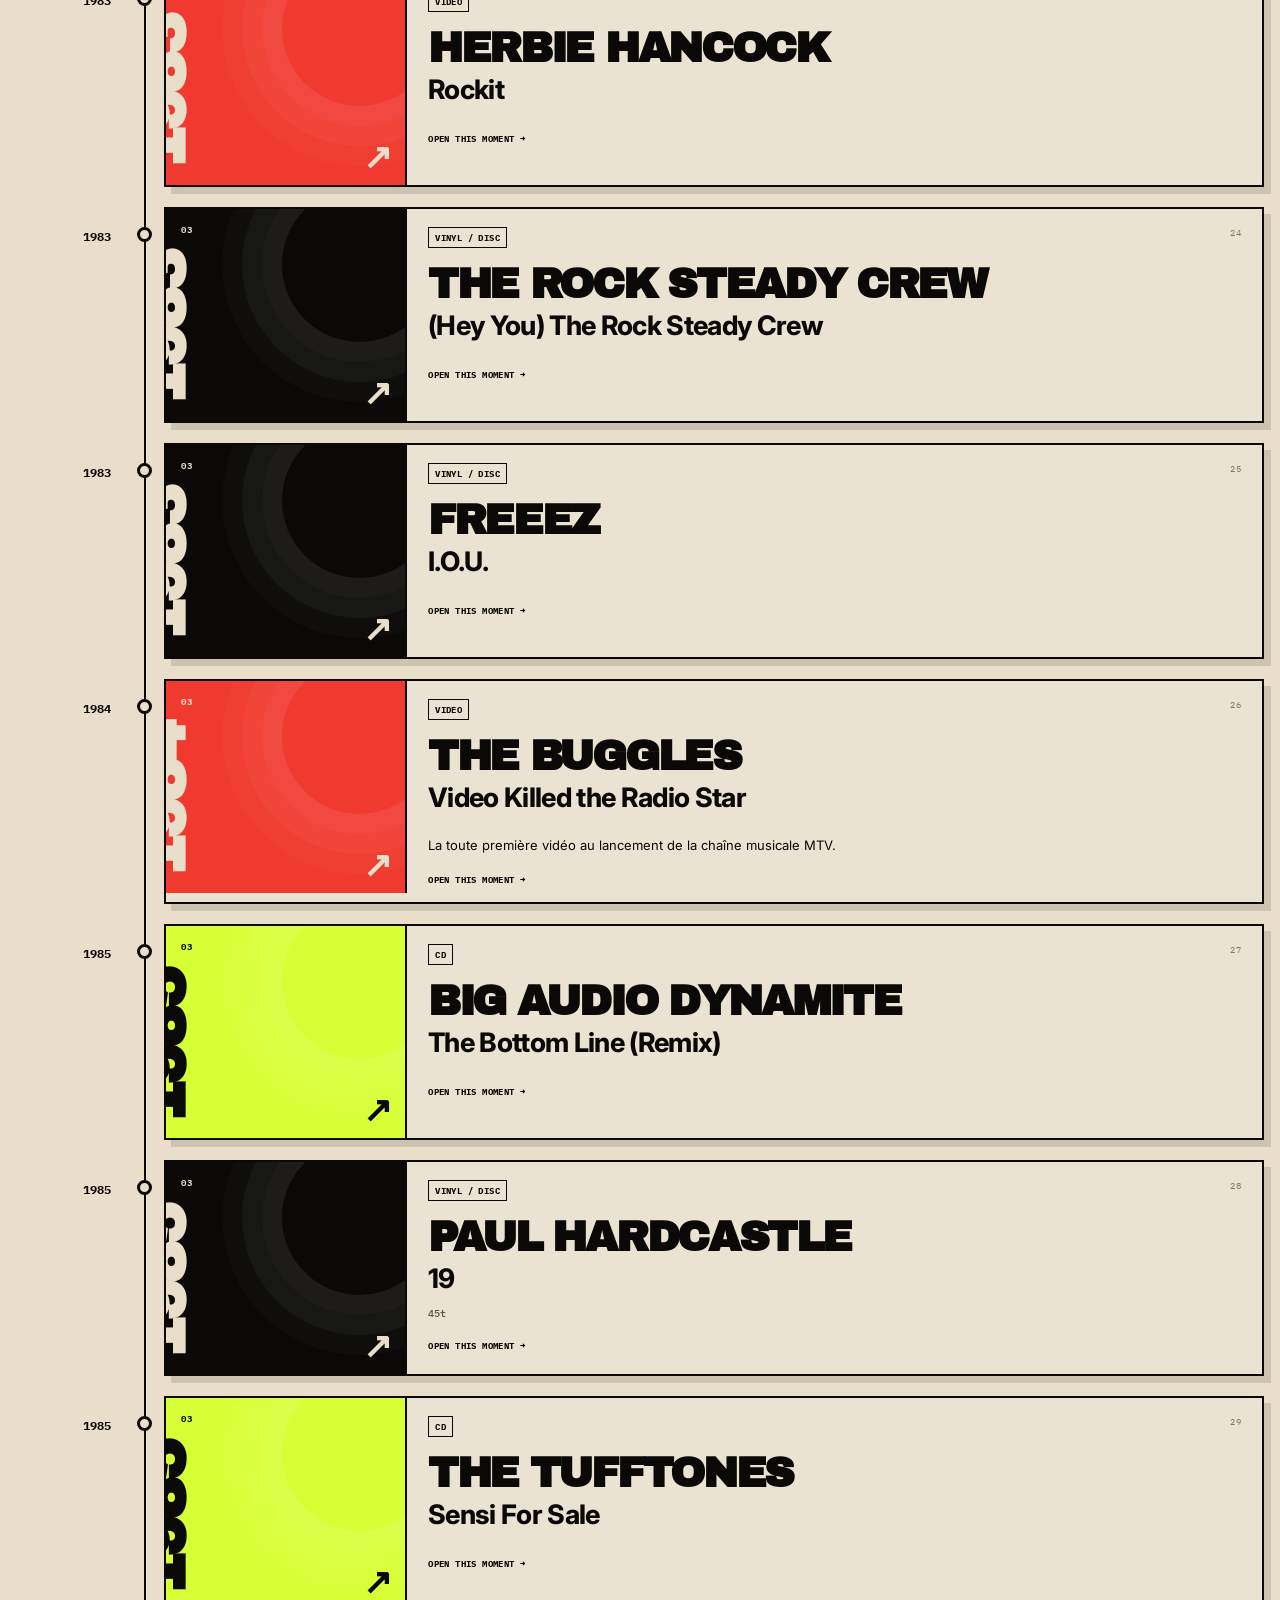
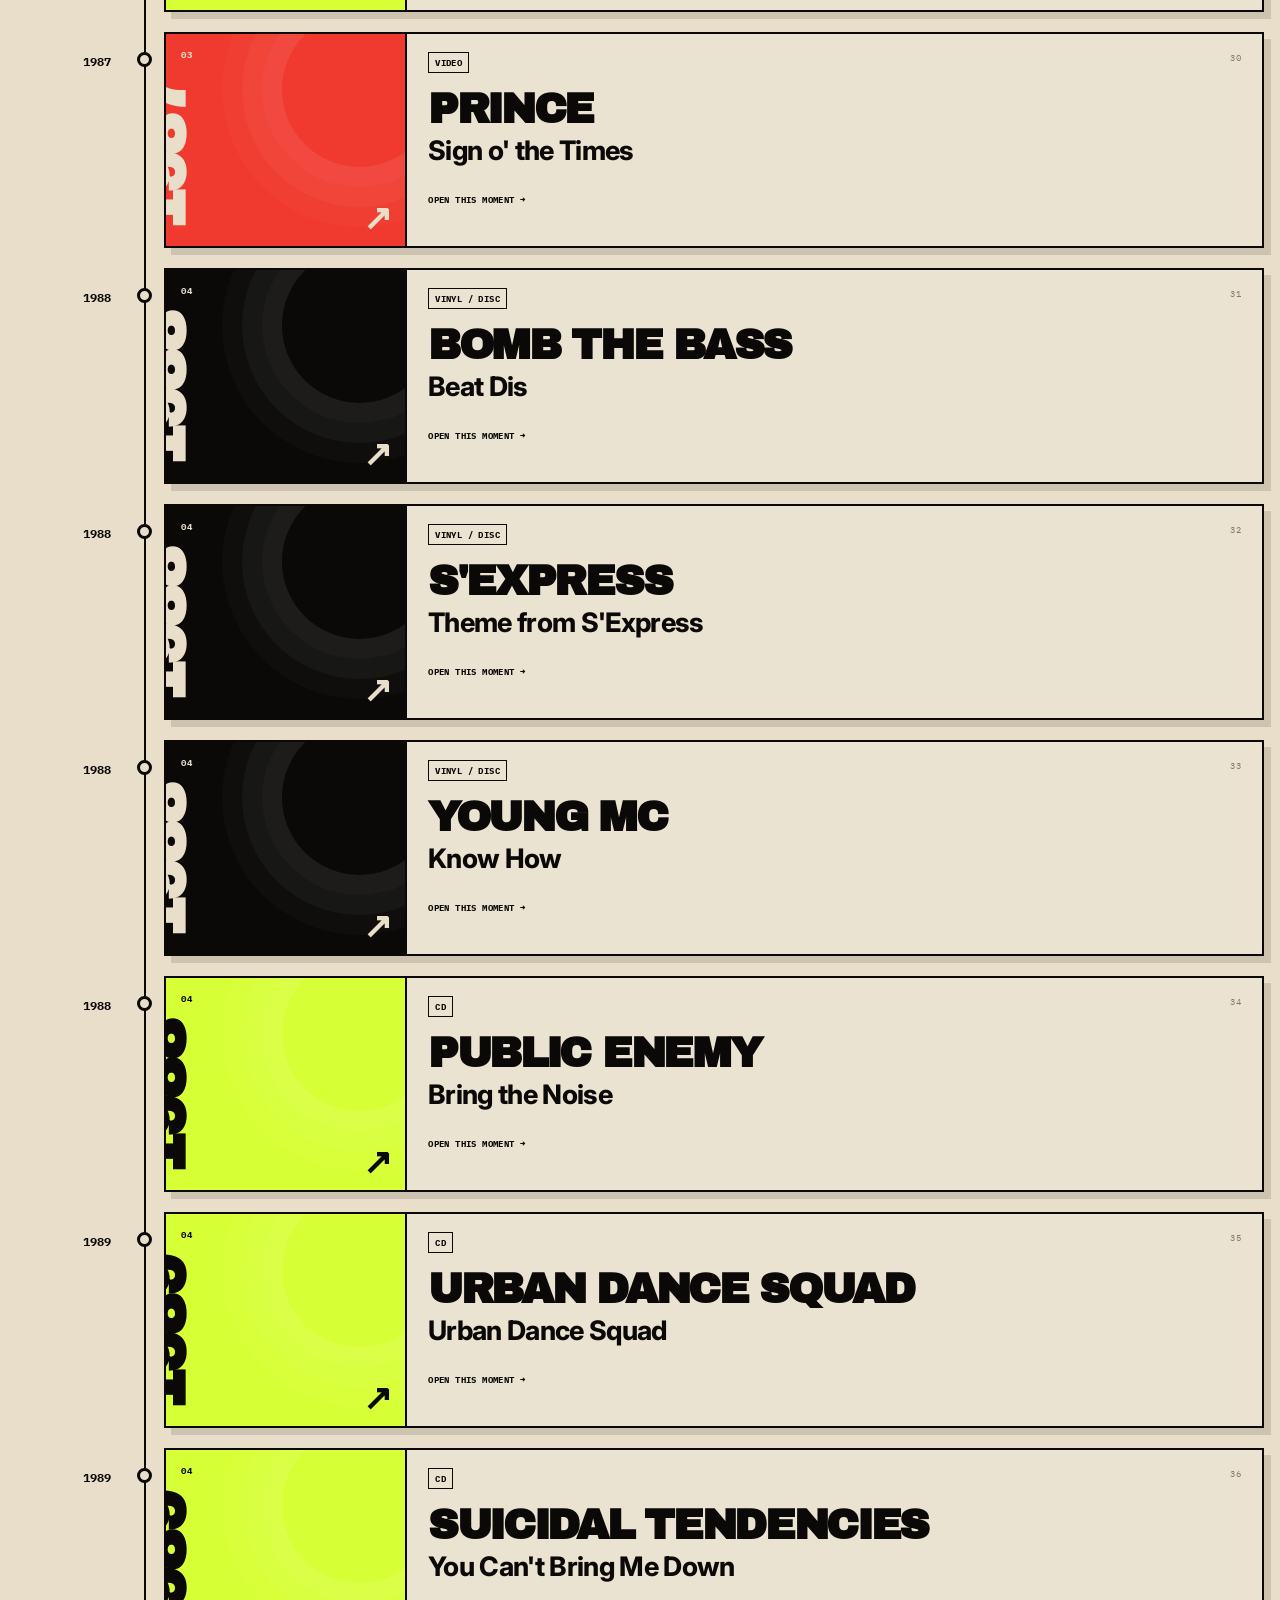
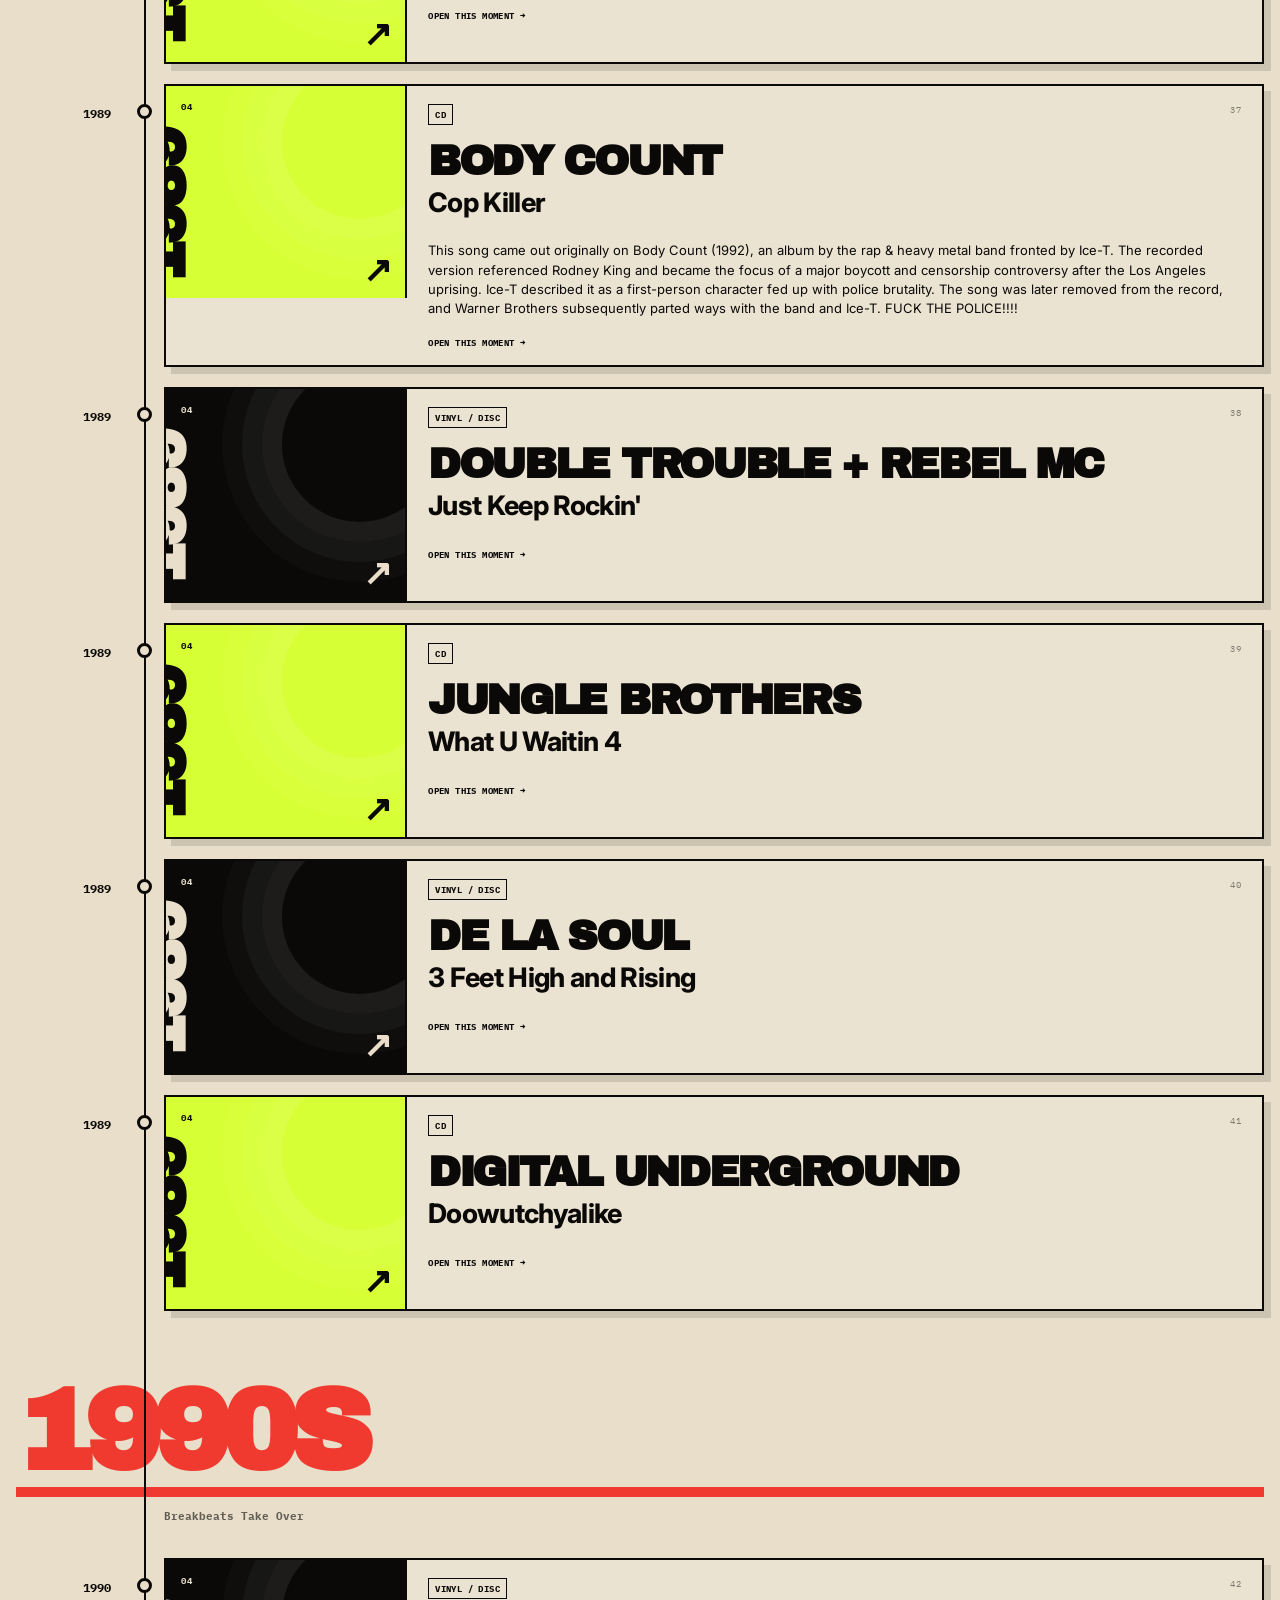
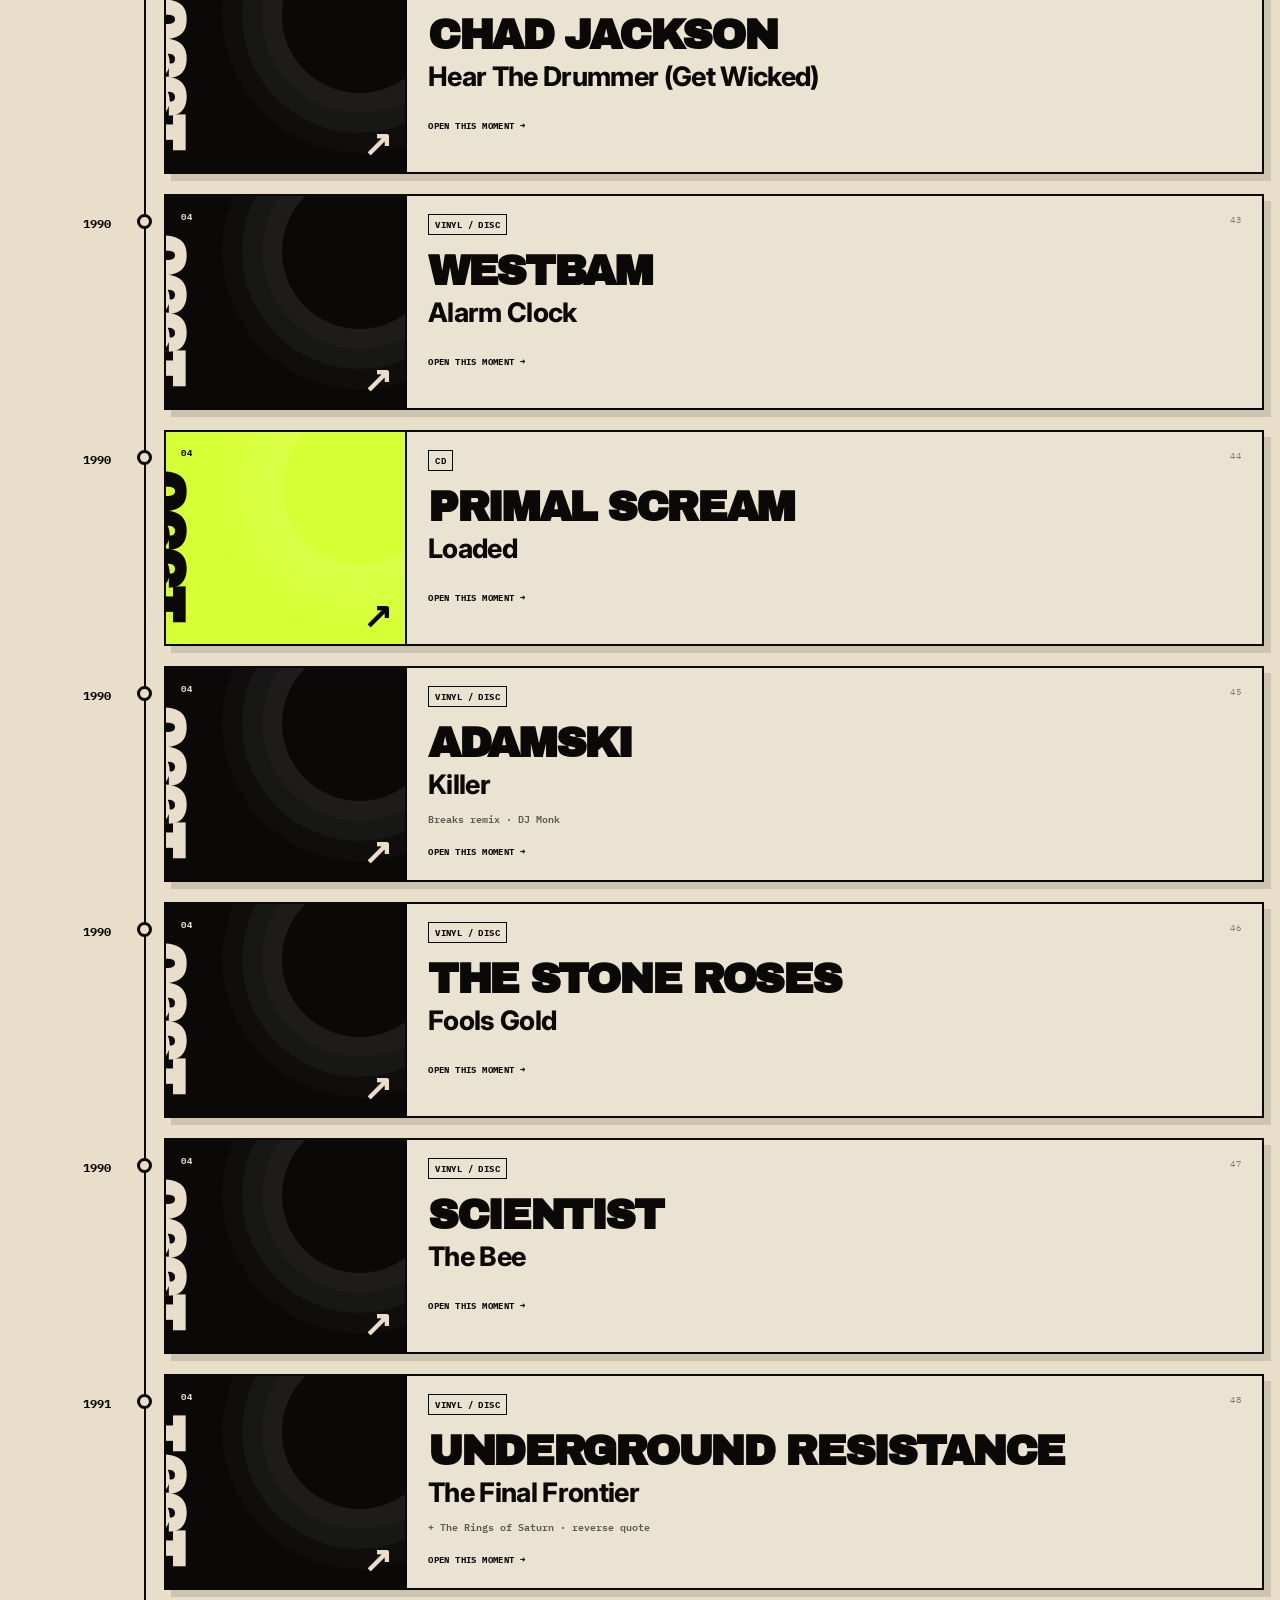
==== commit 24577afd: "images-fix" ====
--- a/index.html
+++ b/index.html
@@ -10,7 +10,7 @@
   <link rel="preconnect" href="https://fonts.googleapis.com">
   <link rel="preconnect" href="https://fonts.gstatic.com" crossorigin>
   <link href="https://fonts.googleapis.com/css2?family=Archivo+Black&family=IBM+Plex+Mono:wght@400;500;600;700&family=Inter:wght@400;500;600;700;800&display=swap" rel="stylesheet">
-  <link rel="stylesheet" href="styles.css?v=20260808-2" />
+  <link rel="stylesheet" href="styles.css?v=20260808-3" />
 </head>
 <body>
   <div class="grain" aria-hidden="true"></div>
@@ -124,6 +124,7 @@
       <div class="entry__card">
         <button class="entry__open" type="button" aria-label="Open story" data-i18n-aria="openStoryAria">
           <div class="entry__visual" aria-hidden="true">
+            <img class="entry__visual-image" alt="" loading="lazy" decoding="async" hidden>
             <span class="entry__visual-year"></span>
             <span class="entry__visual-type"></span>
             <span class="entry__play">↗</span>
--- a/styles.css
+++ b/styles.css
@@ -265,13 +265,16 @@
 .entry__card { border: 2px solid var(--ink); background: rgba(255,255,255,.16); box-shadow: 7px 7px 0 rgba(10,9,8,.12); overflow: hidden; transition: transform .15s ease, box-shadow .15s ease; }
 .entry:hover .entry__card { transform: translate(-2px,-2px); box-shadow: 10px 10px 0 var(--red); }
 .entry__open { width: 100%; display: grid; grid-template-columns: minmax(150px, 22%) 1fr; border: 0; background: transparent; color: inherit; padding: 0; text-align: left; }
-.entry__visual { position: relative; min-height: 212px; padding: 15px; overflow: hidden; background: var(--ink); color: var(--paper); display: flex; align-items: flex-end; border-right: 2px solid var(--ink); }
+.entry__visual { position: relative; min-height: 212px; padding: 15px; overflow: hidden; background: var(--ink); color: var(--paper); display: flex; align-items: flex-end; border-right: 2px solid var(--ink); isolation: isolate; }
 .entry__visual::before { content: ""; position: absolute; width: 155px; height: 155px; border-radius: 50%; right: -52px; top: -42px; border: 20px solid rgba(255,255,255,.08); box-shadow: 0 0 0 20px rgba(255,255,255,.035), 0 0 0 40px rgba(255,255,255,.02); }
 .entry[data-type="VIDEO"] .entry__visual { background: var(--red); }
 .entry[data-type="CD"] .entry__visual { background: var(--acid); color: var(--ink); }
-.entry__visual-year { font: 900 clamp(42px, 5vw, 72px)/.78 var(--display); letter-spacing: -.075em; transform: rotate(-90deg) translateY(6px); transform-origin: left bottom; white-space: nowrap; }
-.entry__visual-type { position: absolute; top: 15px; left: 15px; font: 700 9px var(--mono); letter-spacing: .08em; }
-.entry__play { position: absolute; right: 13px; bottom: 8px; font: 900 35px var(--display); }
+.entry__visual-image { position: absolute; inset: 0; width: 100%; height: 100%; object-fit: cover; object-position: center; z-index: 0; }
+.entry__visual.has-image { color: #fff; background: var(--ink); }
+.entry__visual.has-image::before { width: auto; height: auto; inset: 0; border: 0; border-radius: 0; box-shadow: none; background: linear-gradient(90deg, rgba(0,0,0,.58) 0%, rgba(0,0,0,.16) 58%, rgba(0,0,0,.34) 100%); z-index: 1; }
+.entry__visual-year { position: relative; z-index: 2; font: 900 clamp(42px, 5vw, 72px)/.78 var(--display); letter-spacing: -.075em; transform: rotate(-90deg) translateY(6px); transform-origin: left bottom; white-space: nowrap; }
+.entry__visual-type { position: absolute; z-index: 2; top: 15px; left: 15px; font: 700 9px var(--mono); letter-spacing: .08em; }
+.entry__play { position: absolute; z-index: 2; right: 13px; bottom: 8px; font: 900 35px var(--display); }
 .entry__body { padding: 18px 21px 17px; display: flex; flex-direction: column; min-width: 0; }
 .entry__topline { display: flex; justify-content: space-between; gap: 20px; margin-bottom: 17px; }
 .entry__type { font-size: 9px; font-weight: 800; border: 1px solid var(--ink); padding: 4px 6px; }
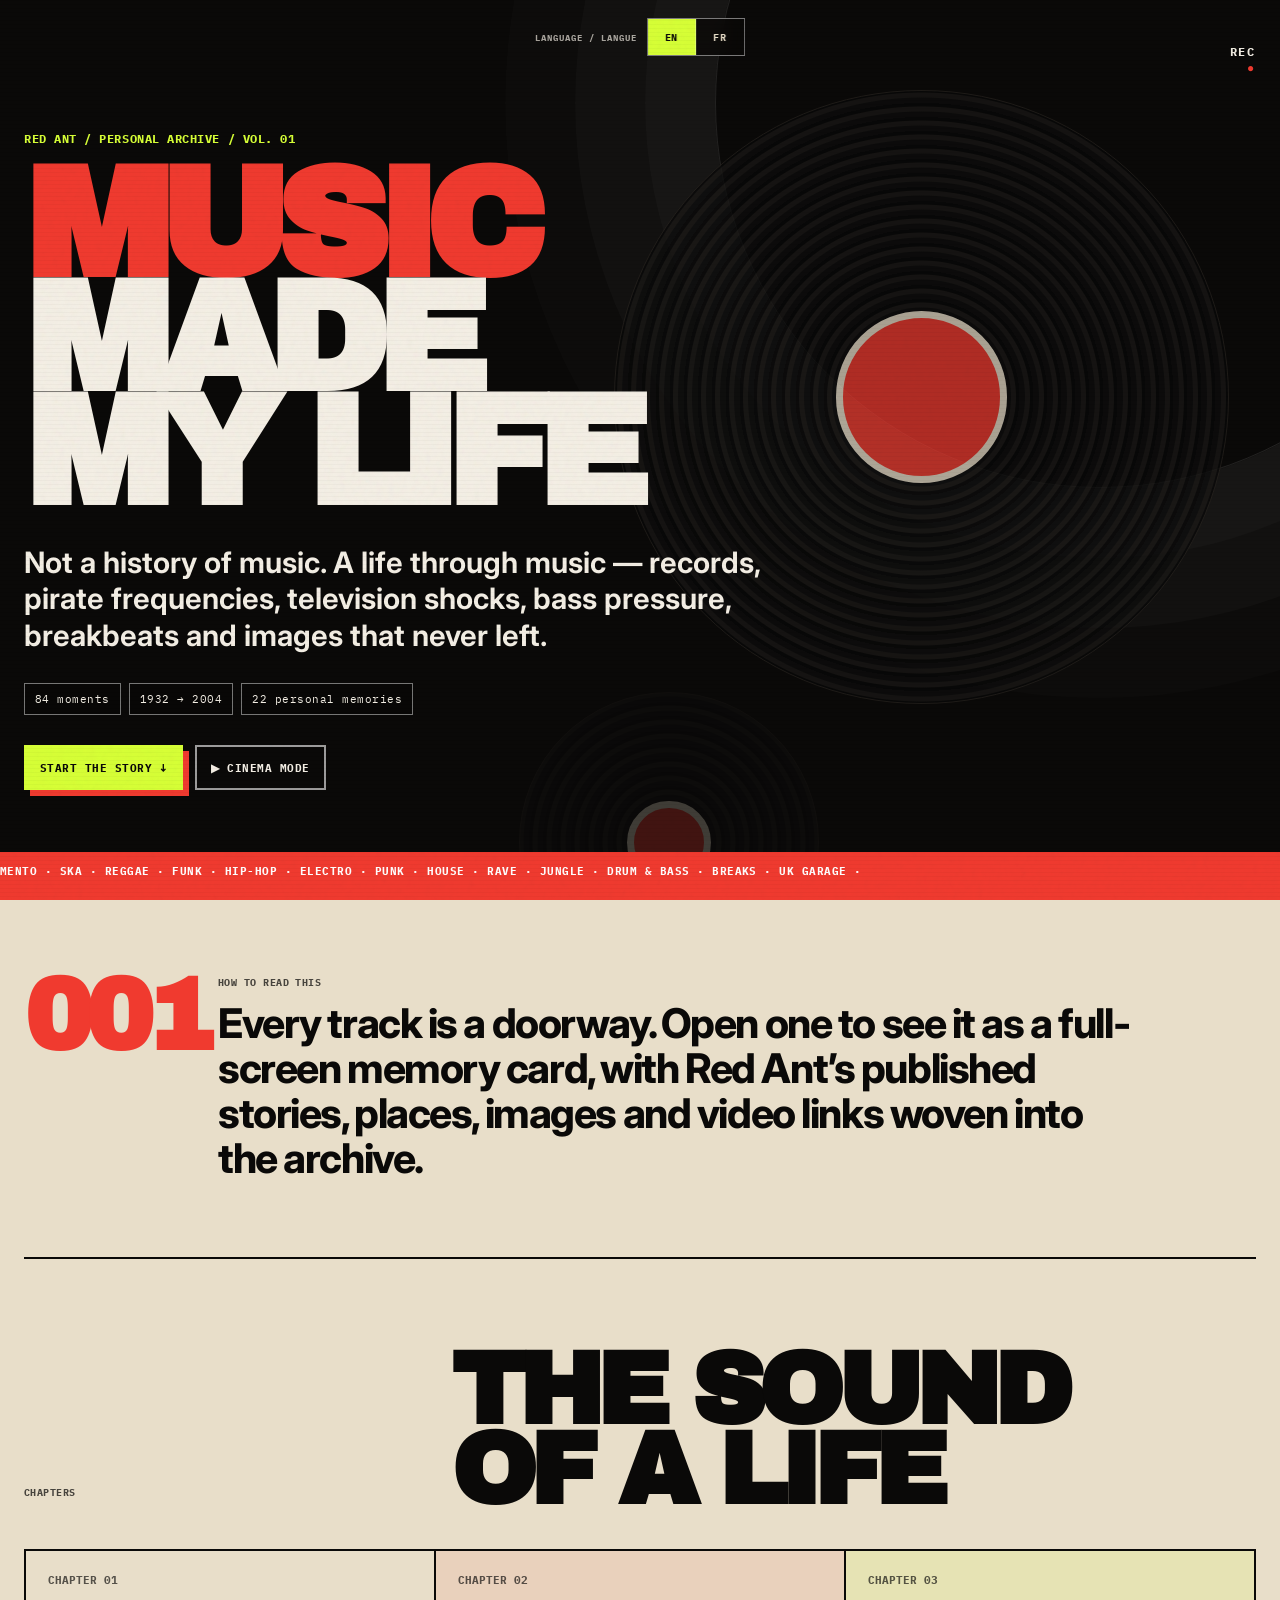
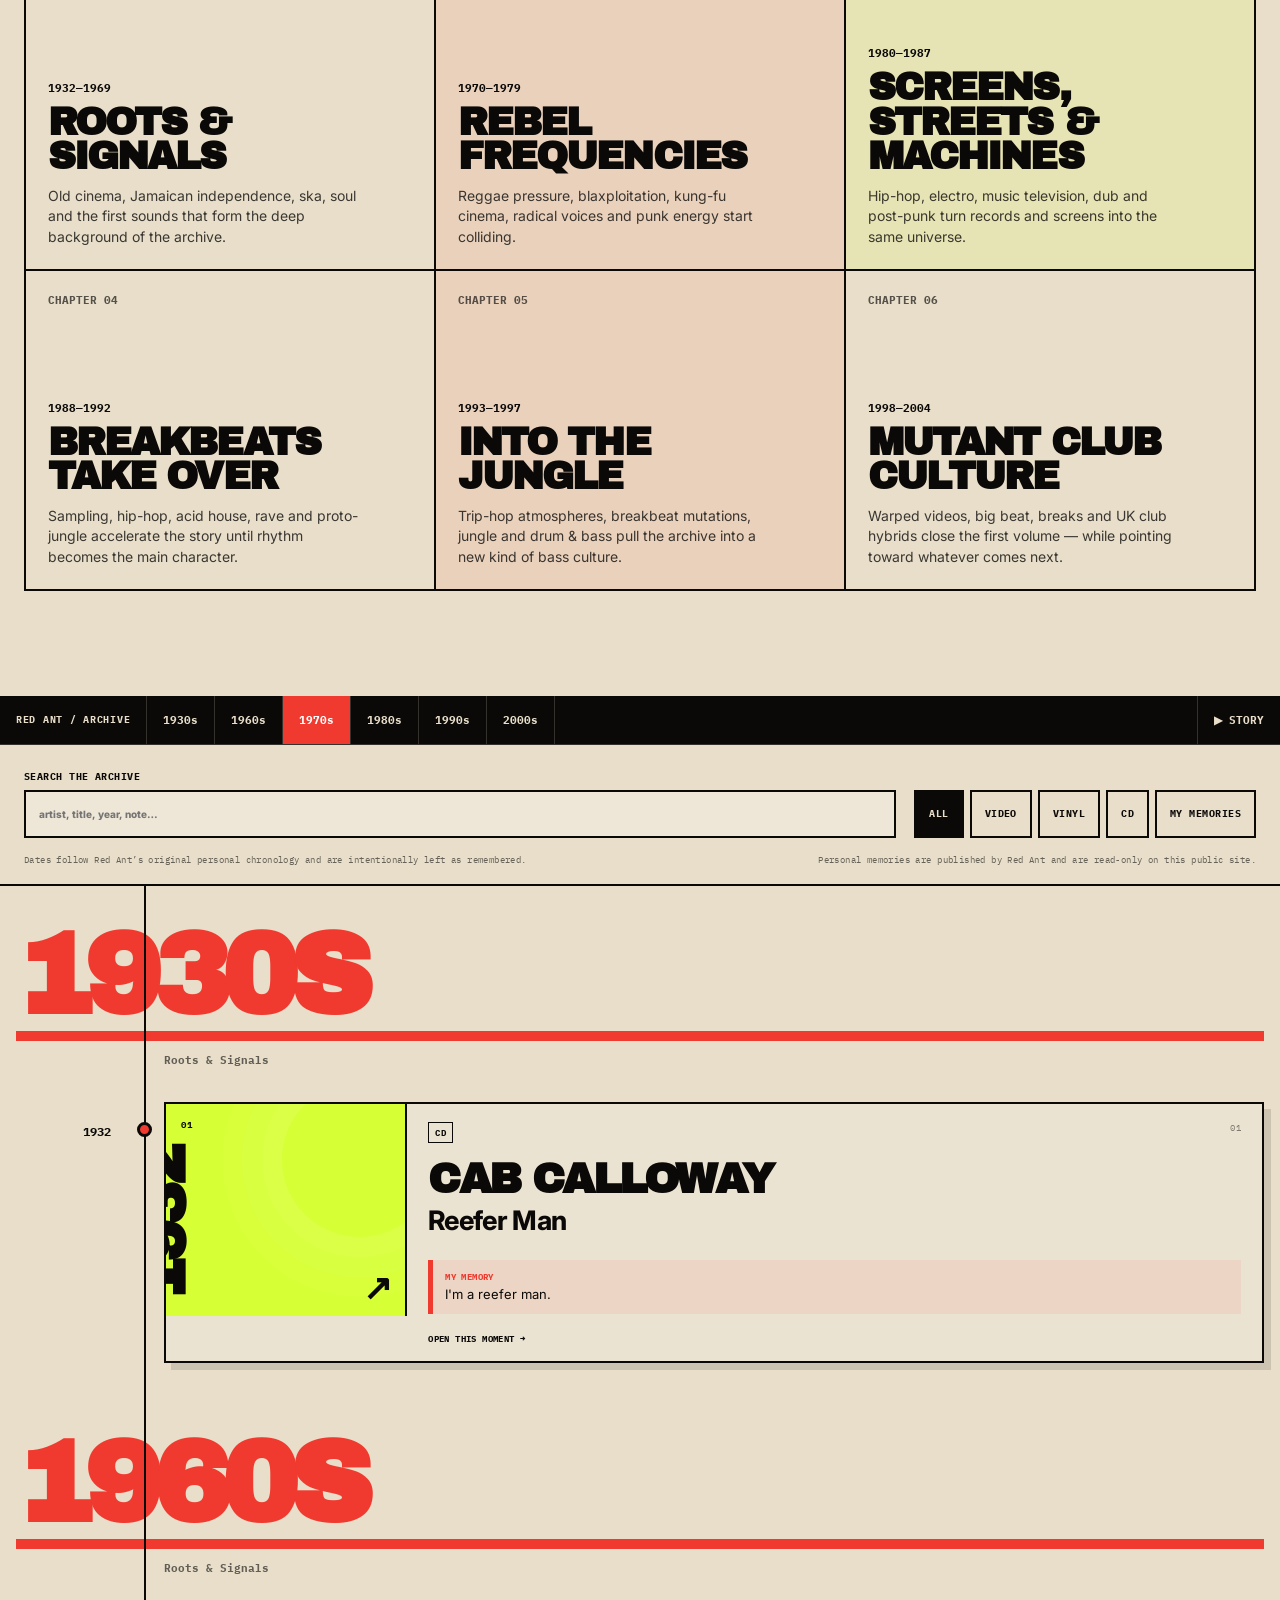
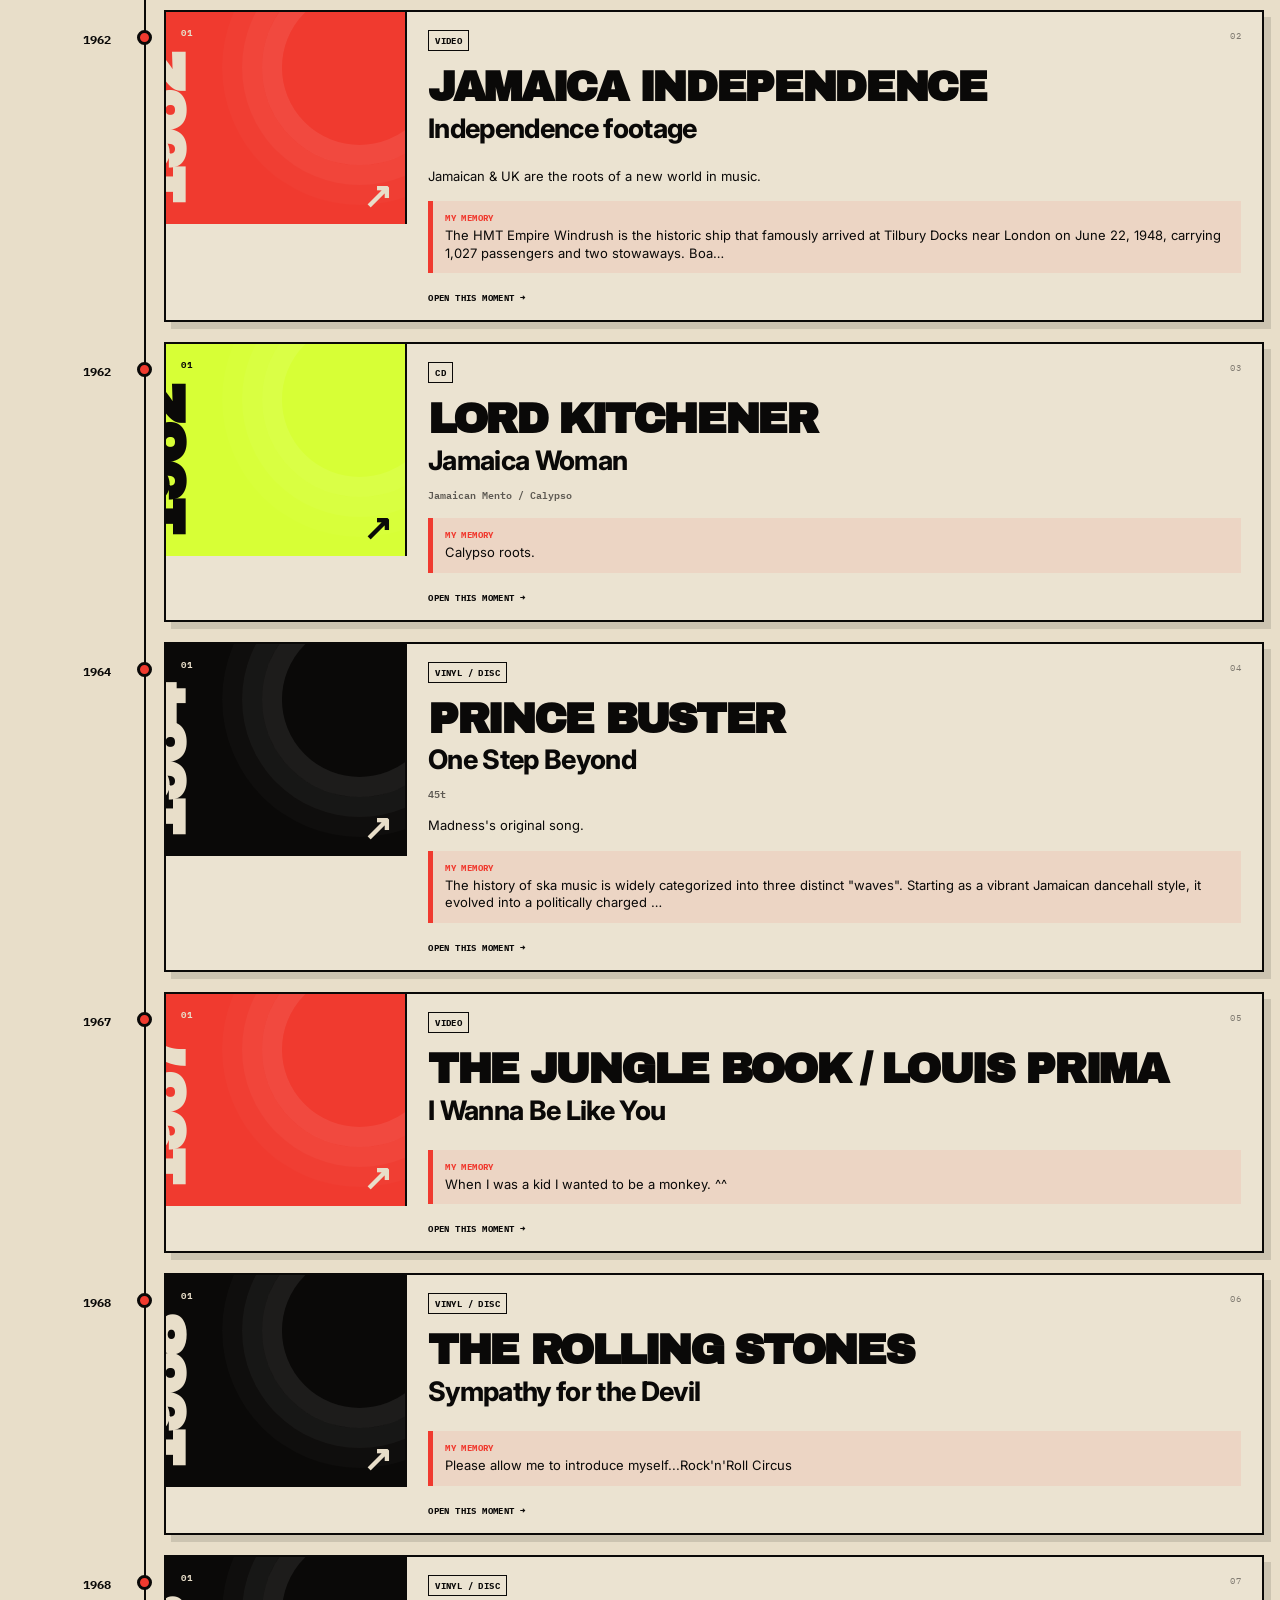
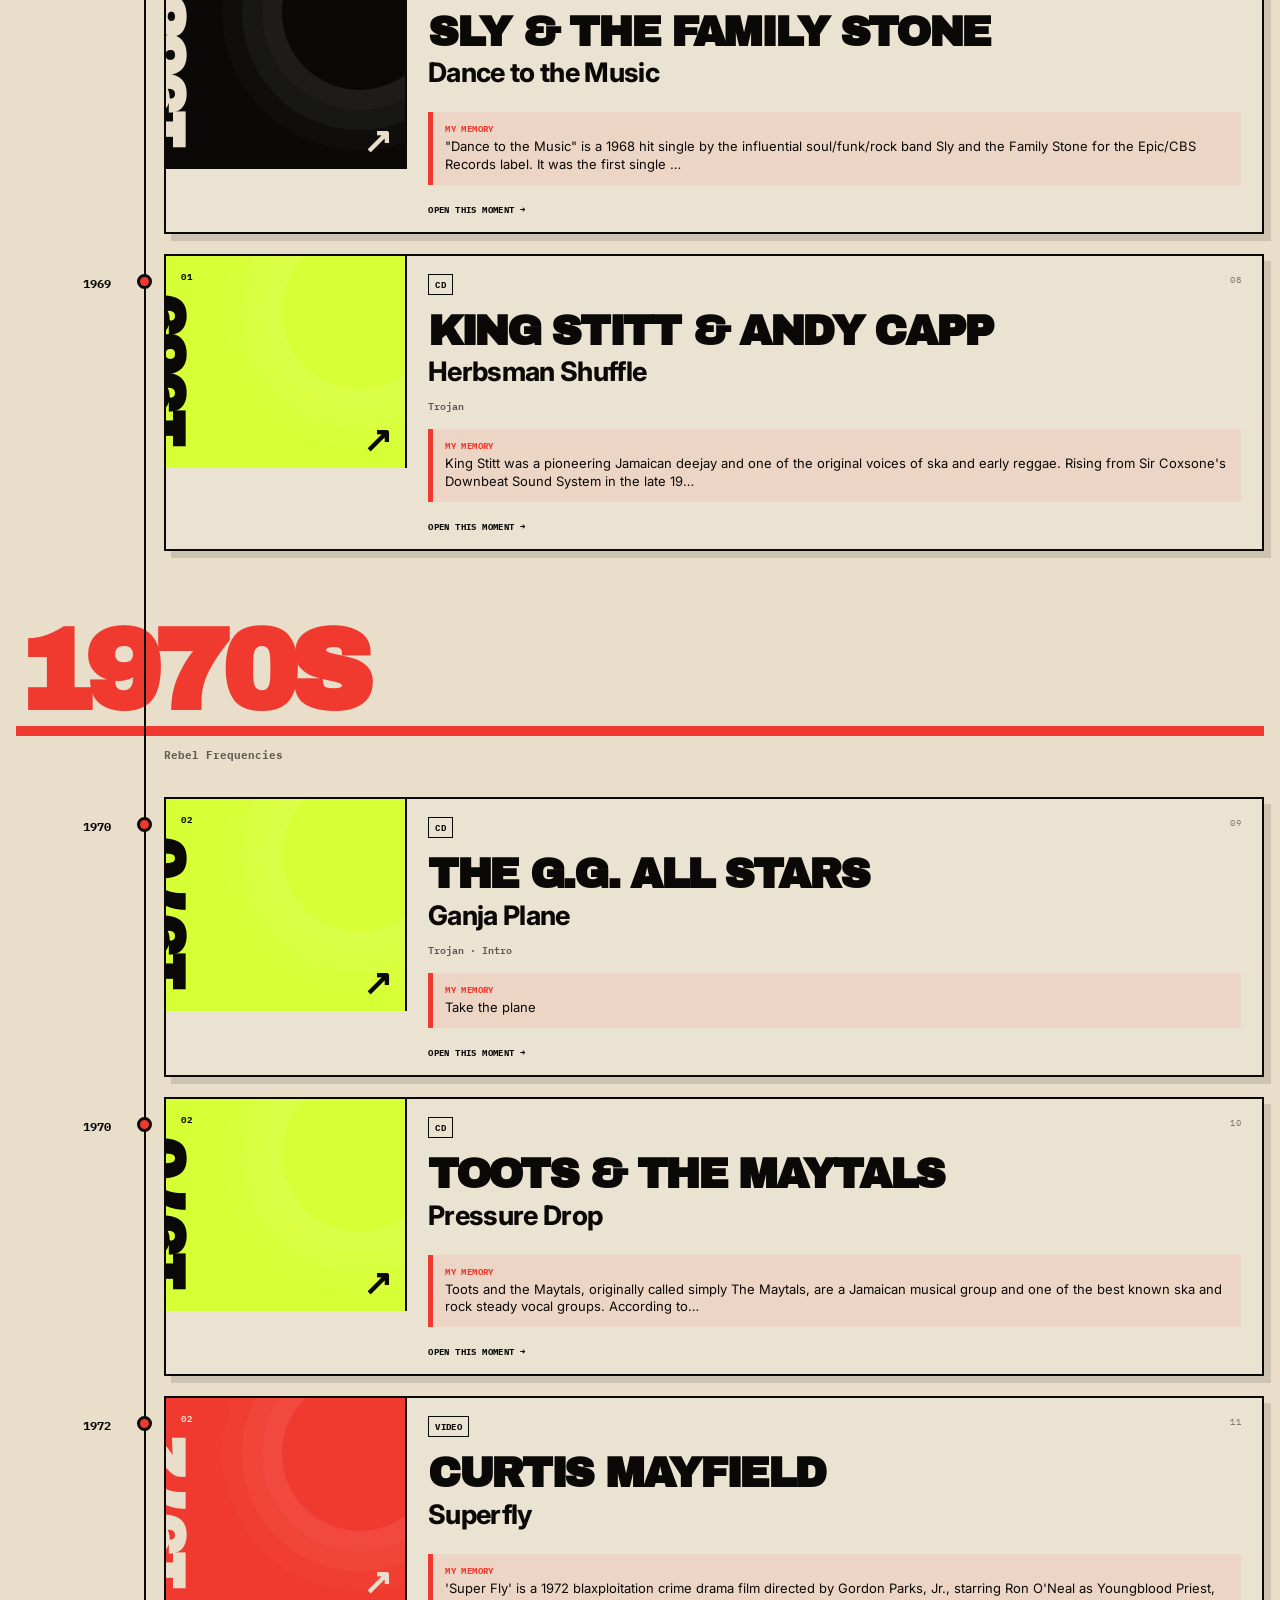
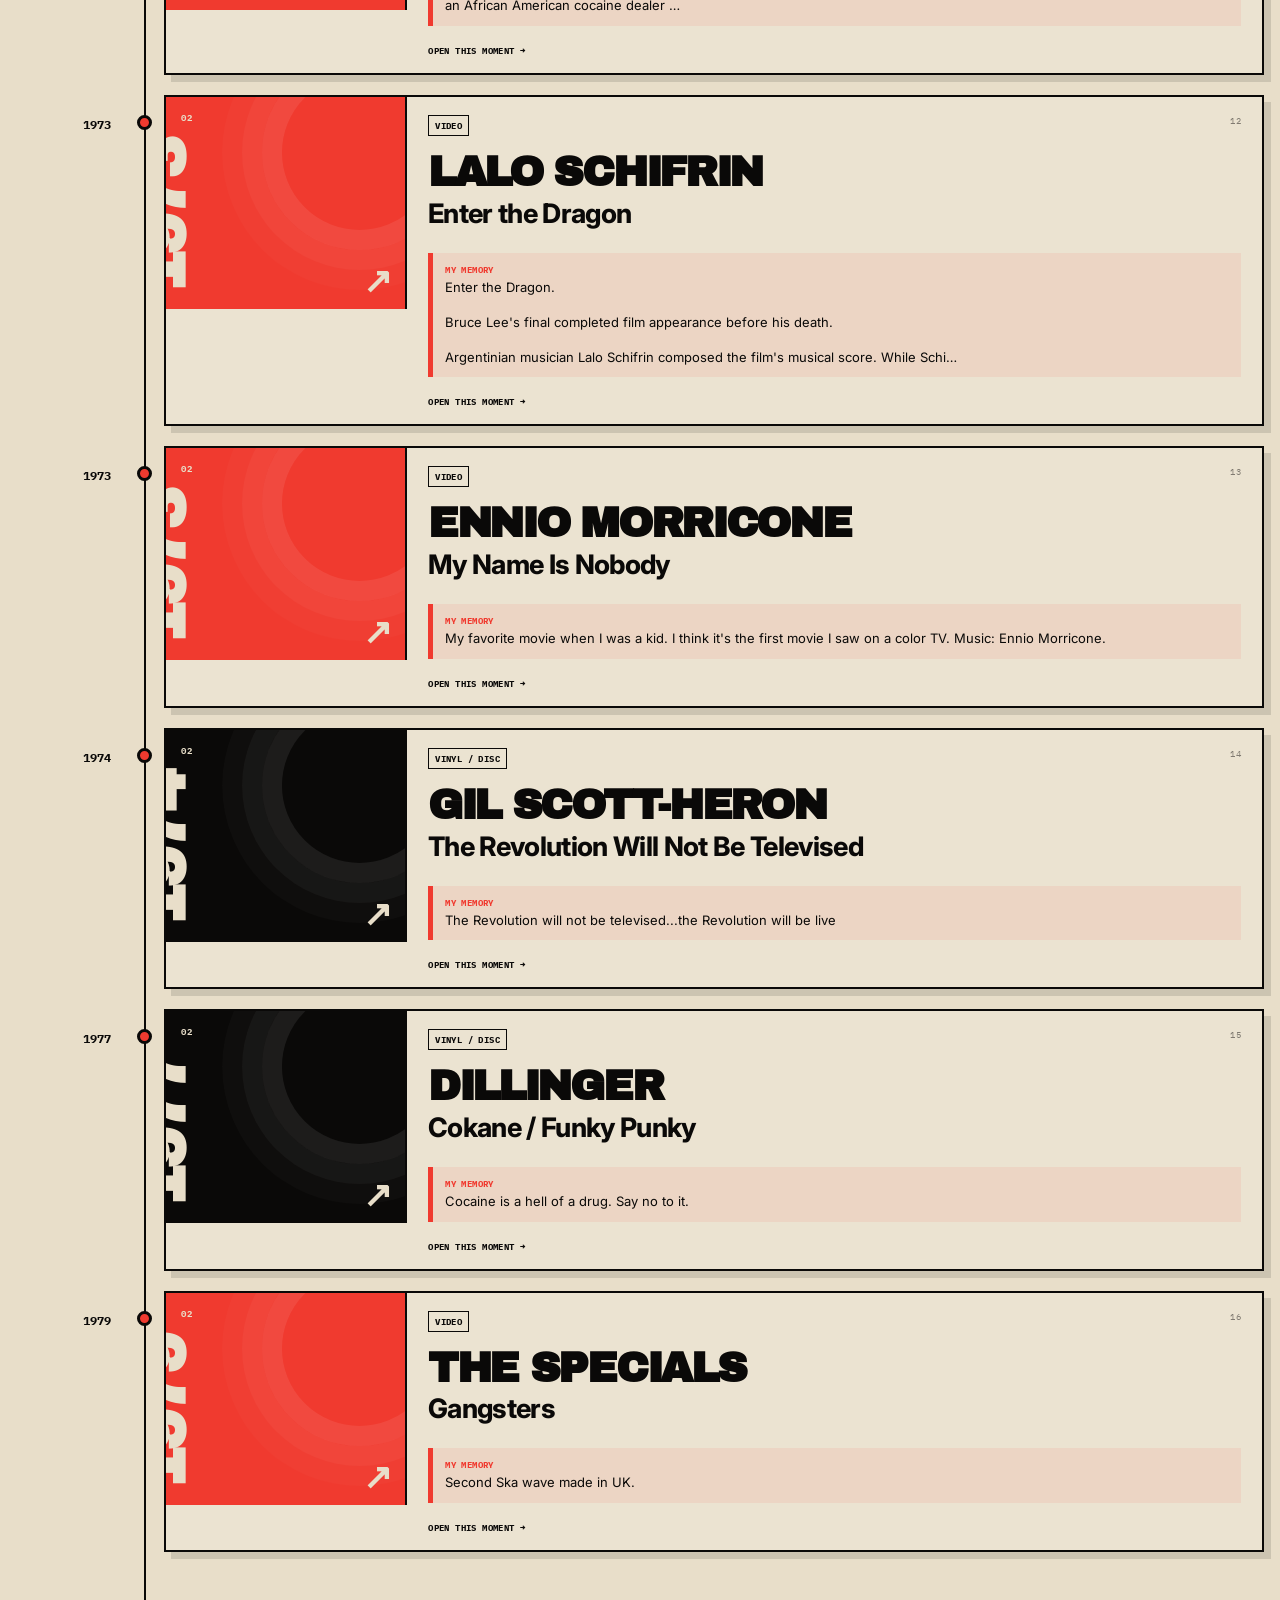
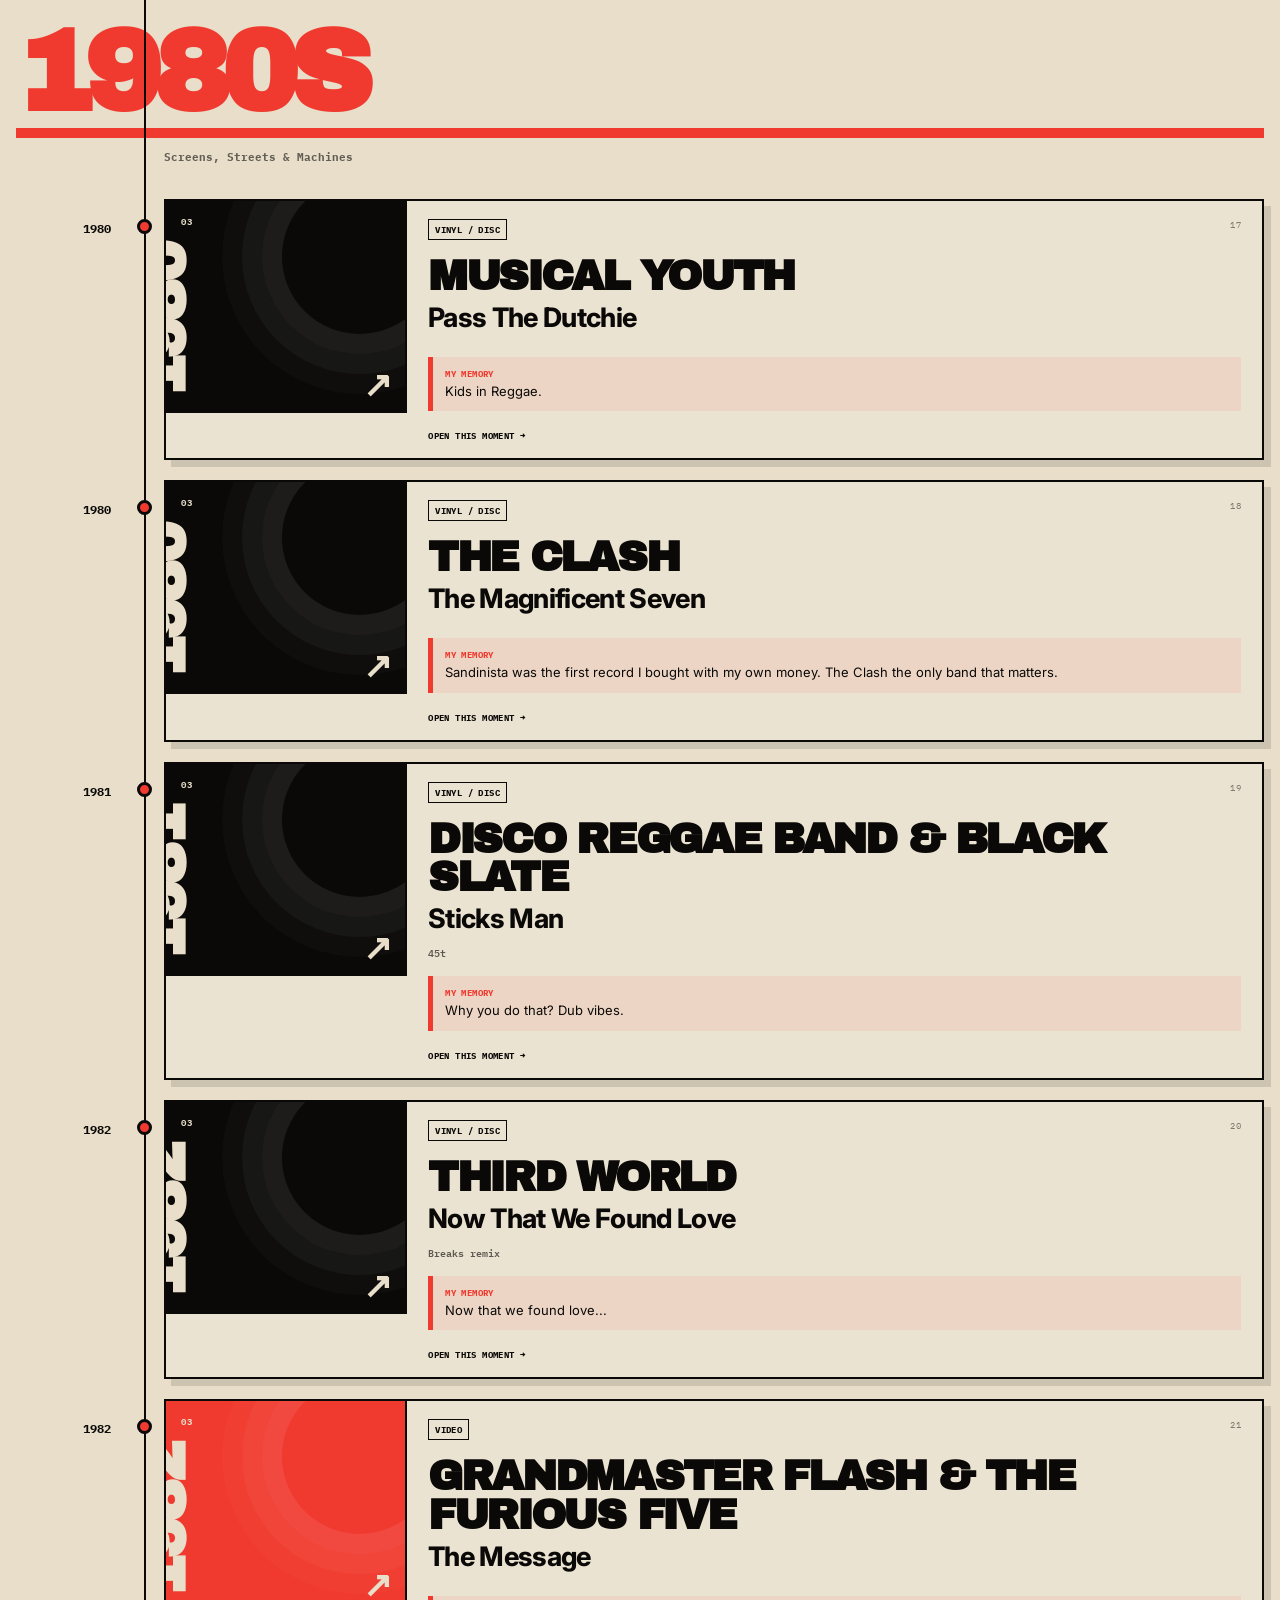
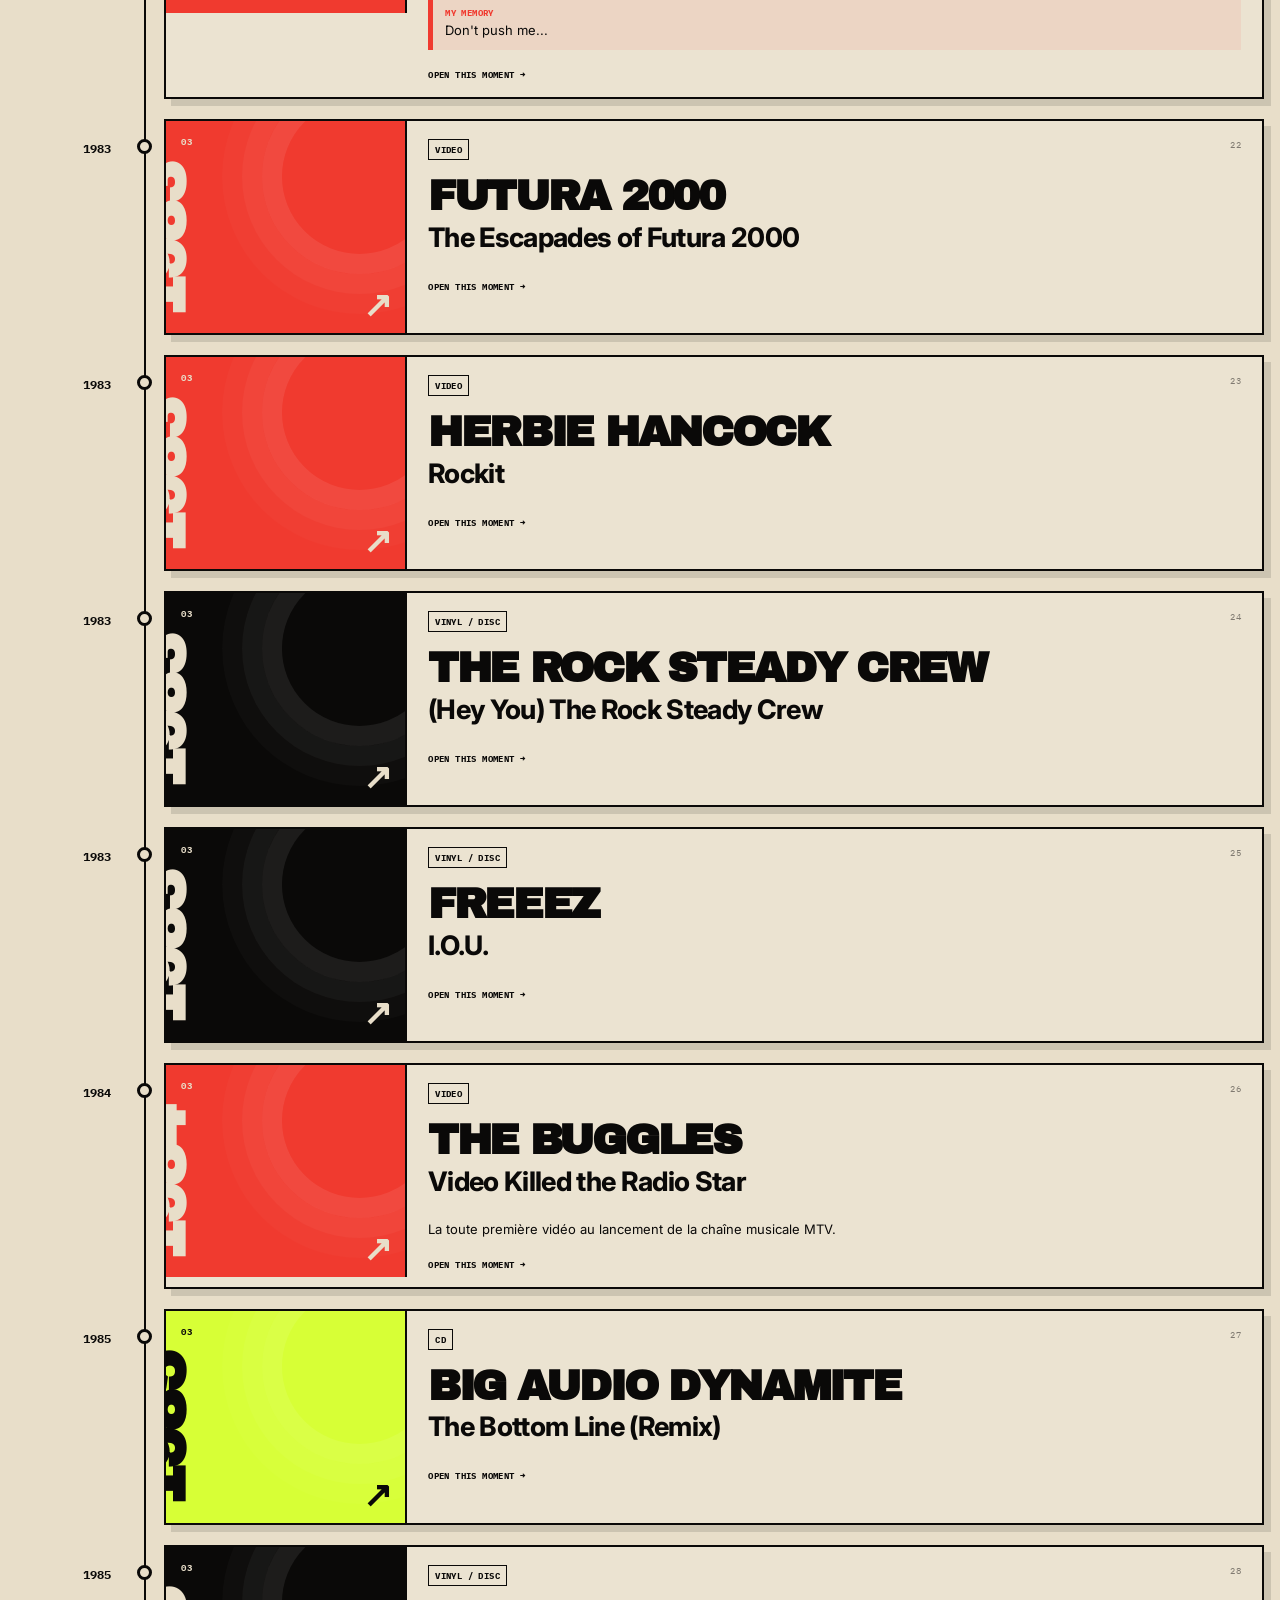
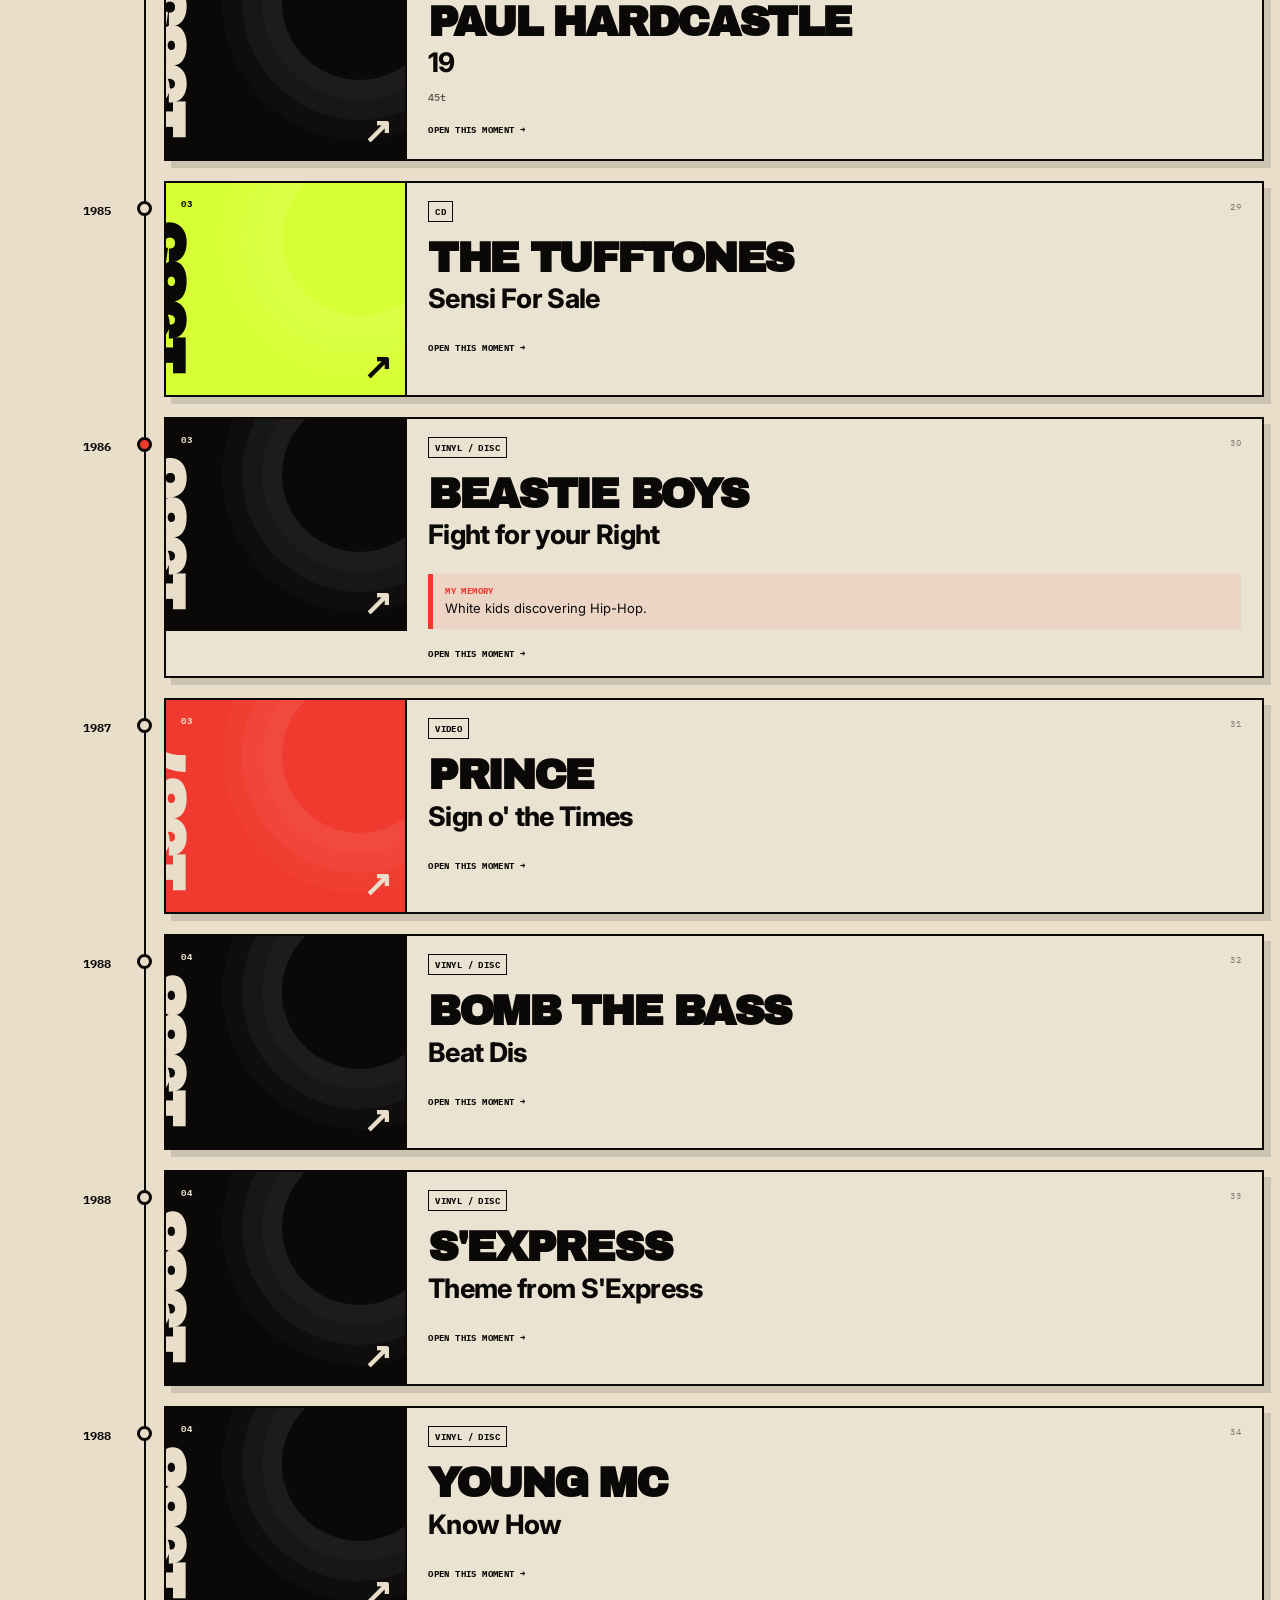
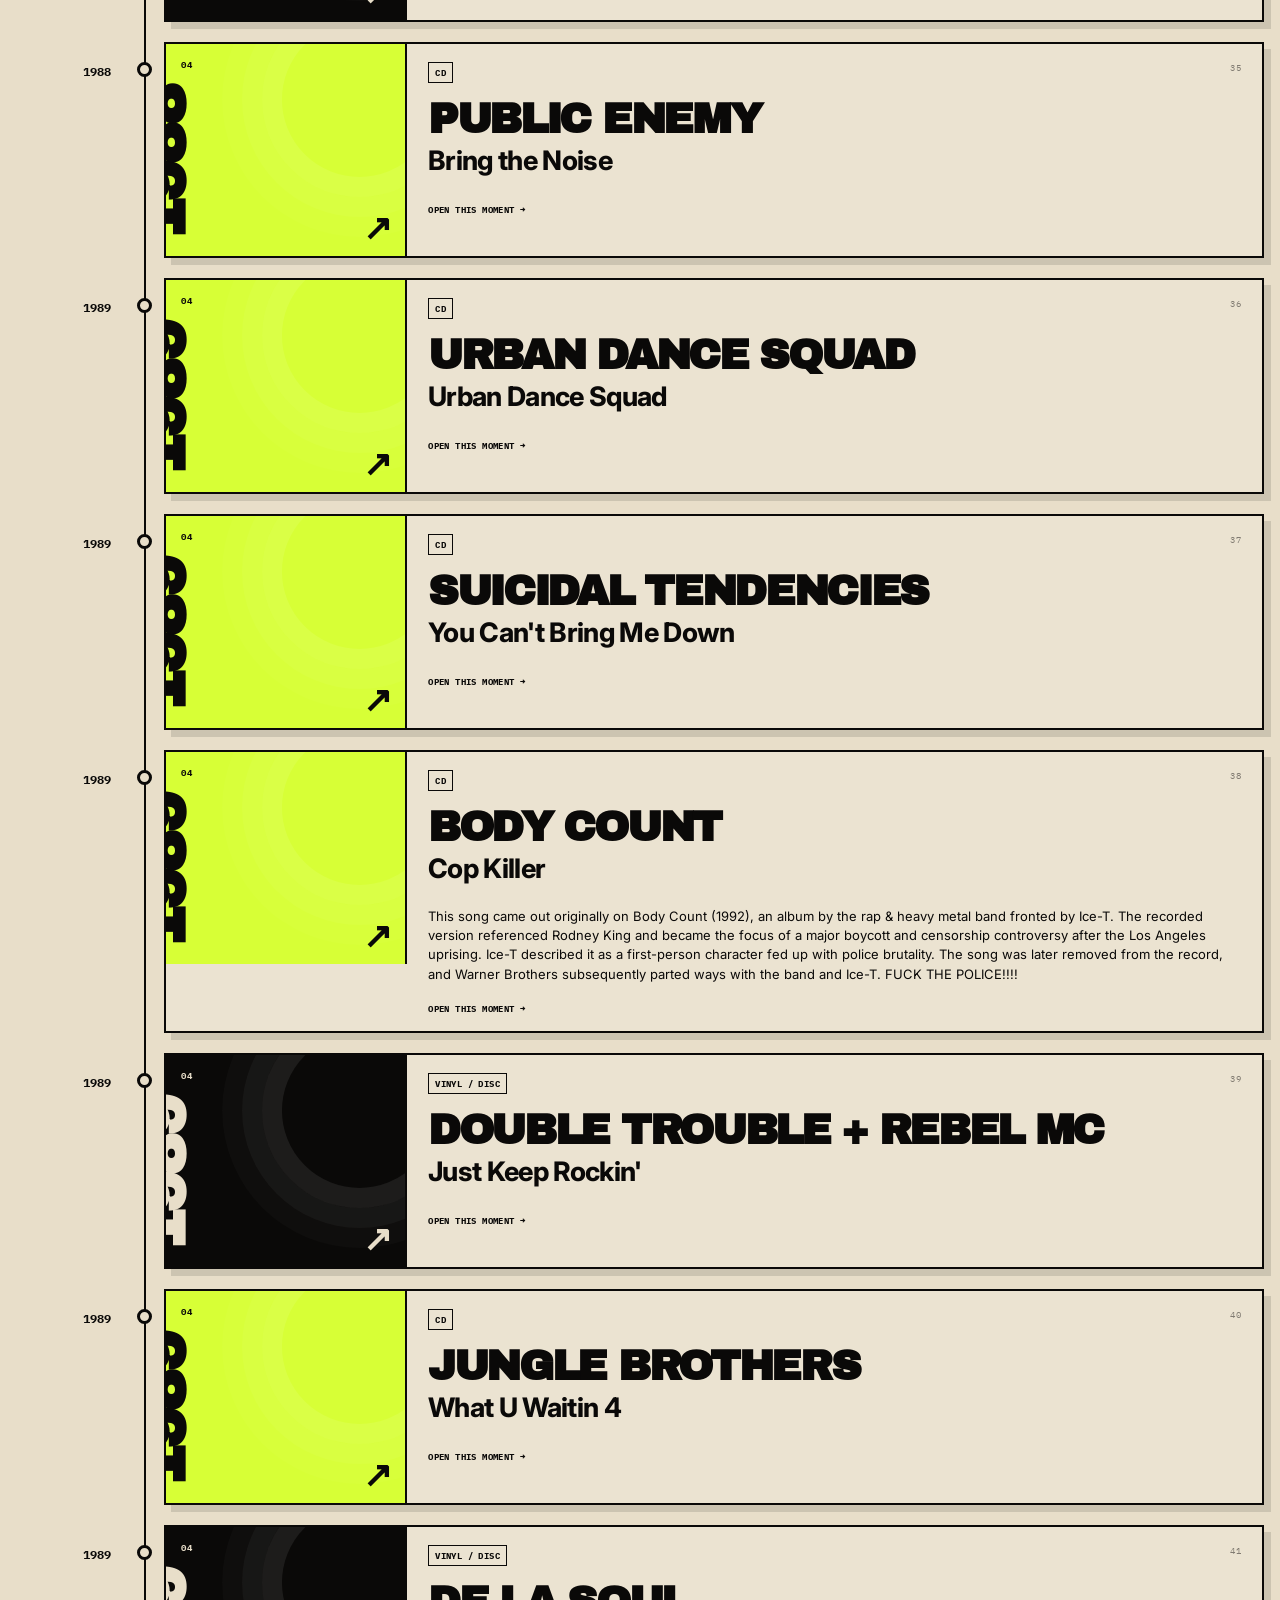
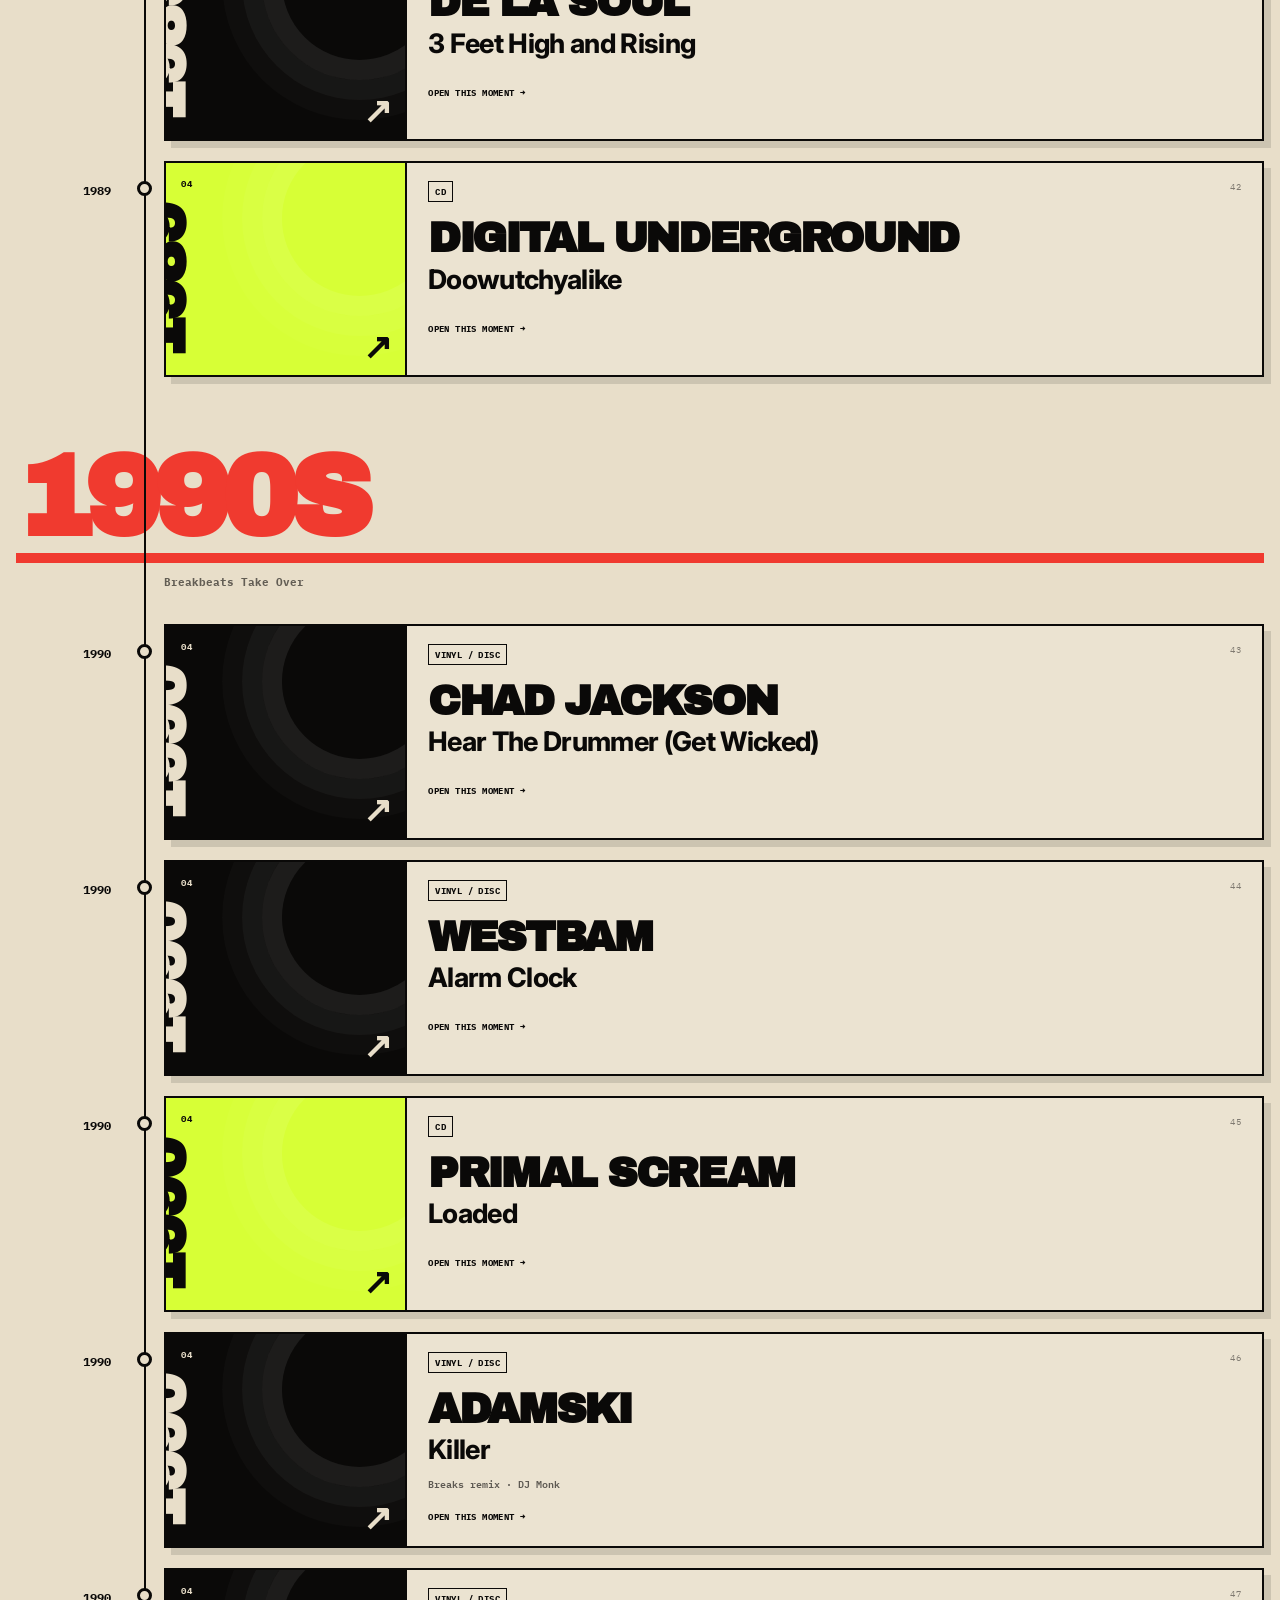
==== commit d00fe462: "Update index.html" ====
--- a/index.html
+++ b/index.html
@@ -37,7 +37,7 @@
       <p class="hero__statement" data-i18n="heroStatement">Not a history of music. A life heard through music — records, pirate frequencies, television shocks, bass pressure, breakbeats and images that never left.</p>
       <div class="hero__details">
         <span id="trackCount">0 moments</span>
-        <span>1932? → 2004</span>
+        <span>1932 → 2004</span>
         <span id="memoryCount">0 personal memories</span>
       </div>
       <div class="hero__actions">
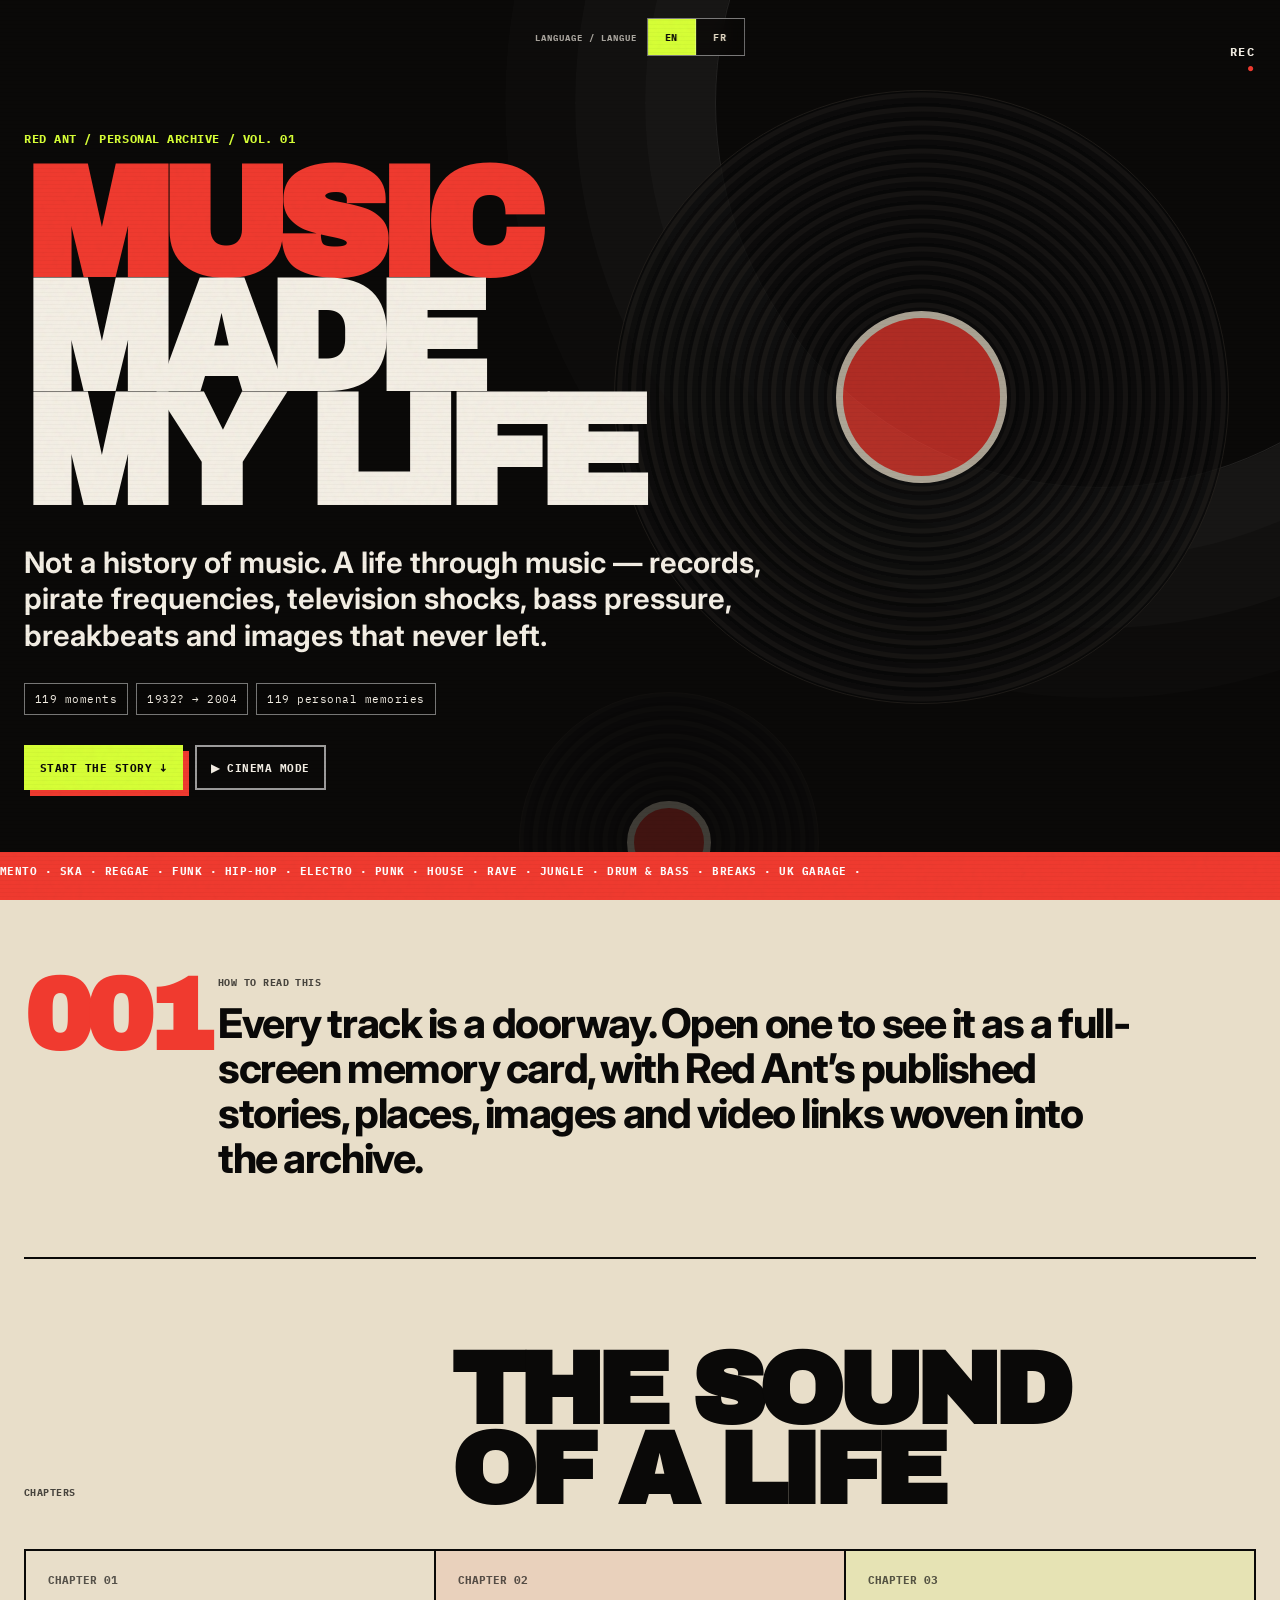
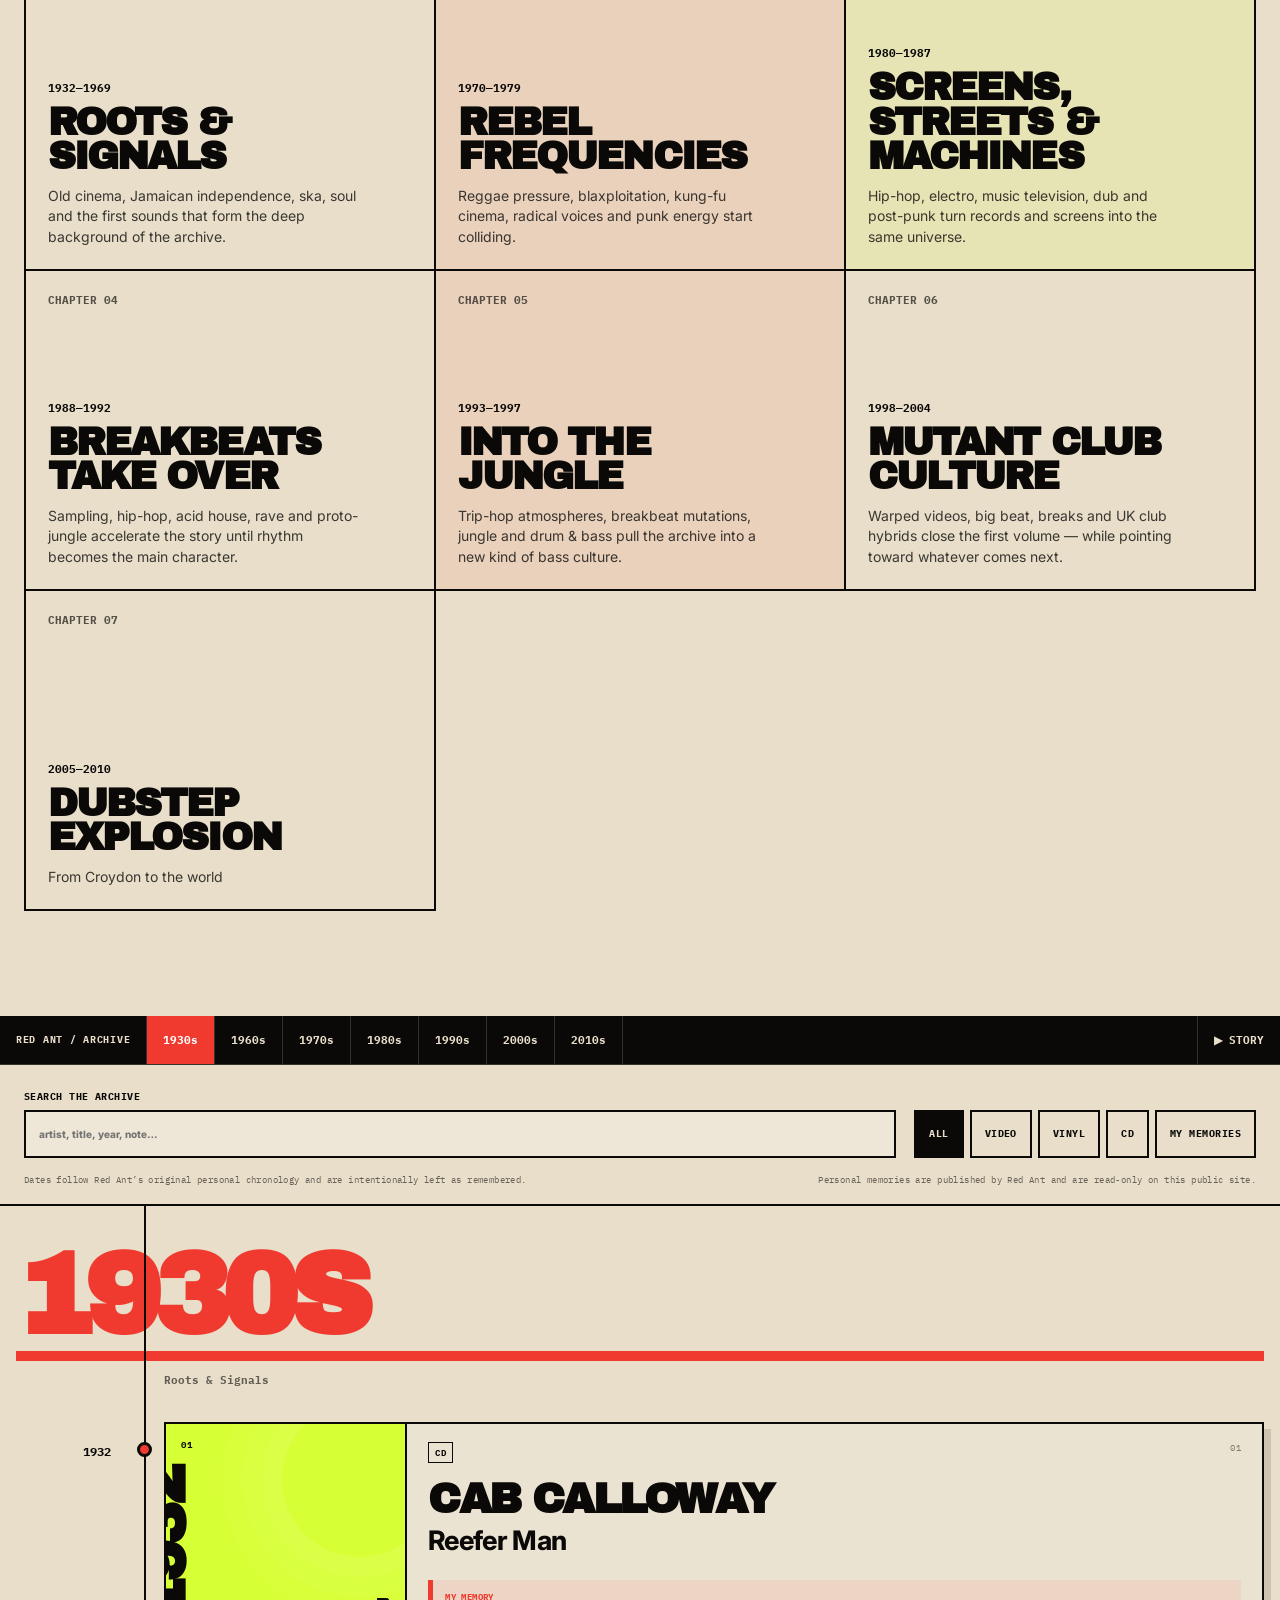
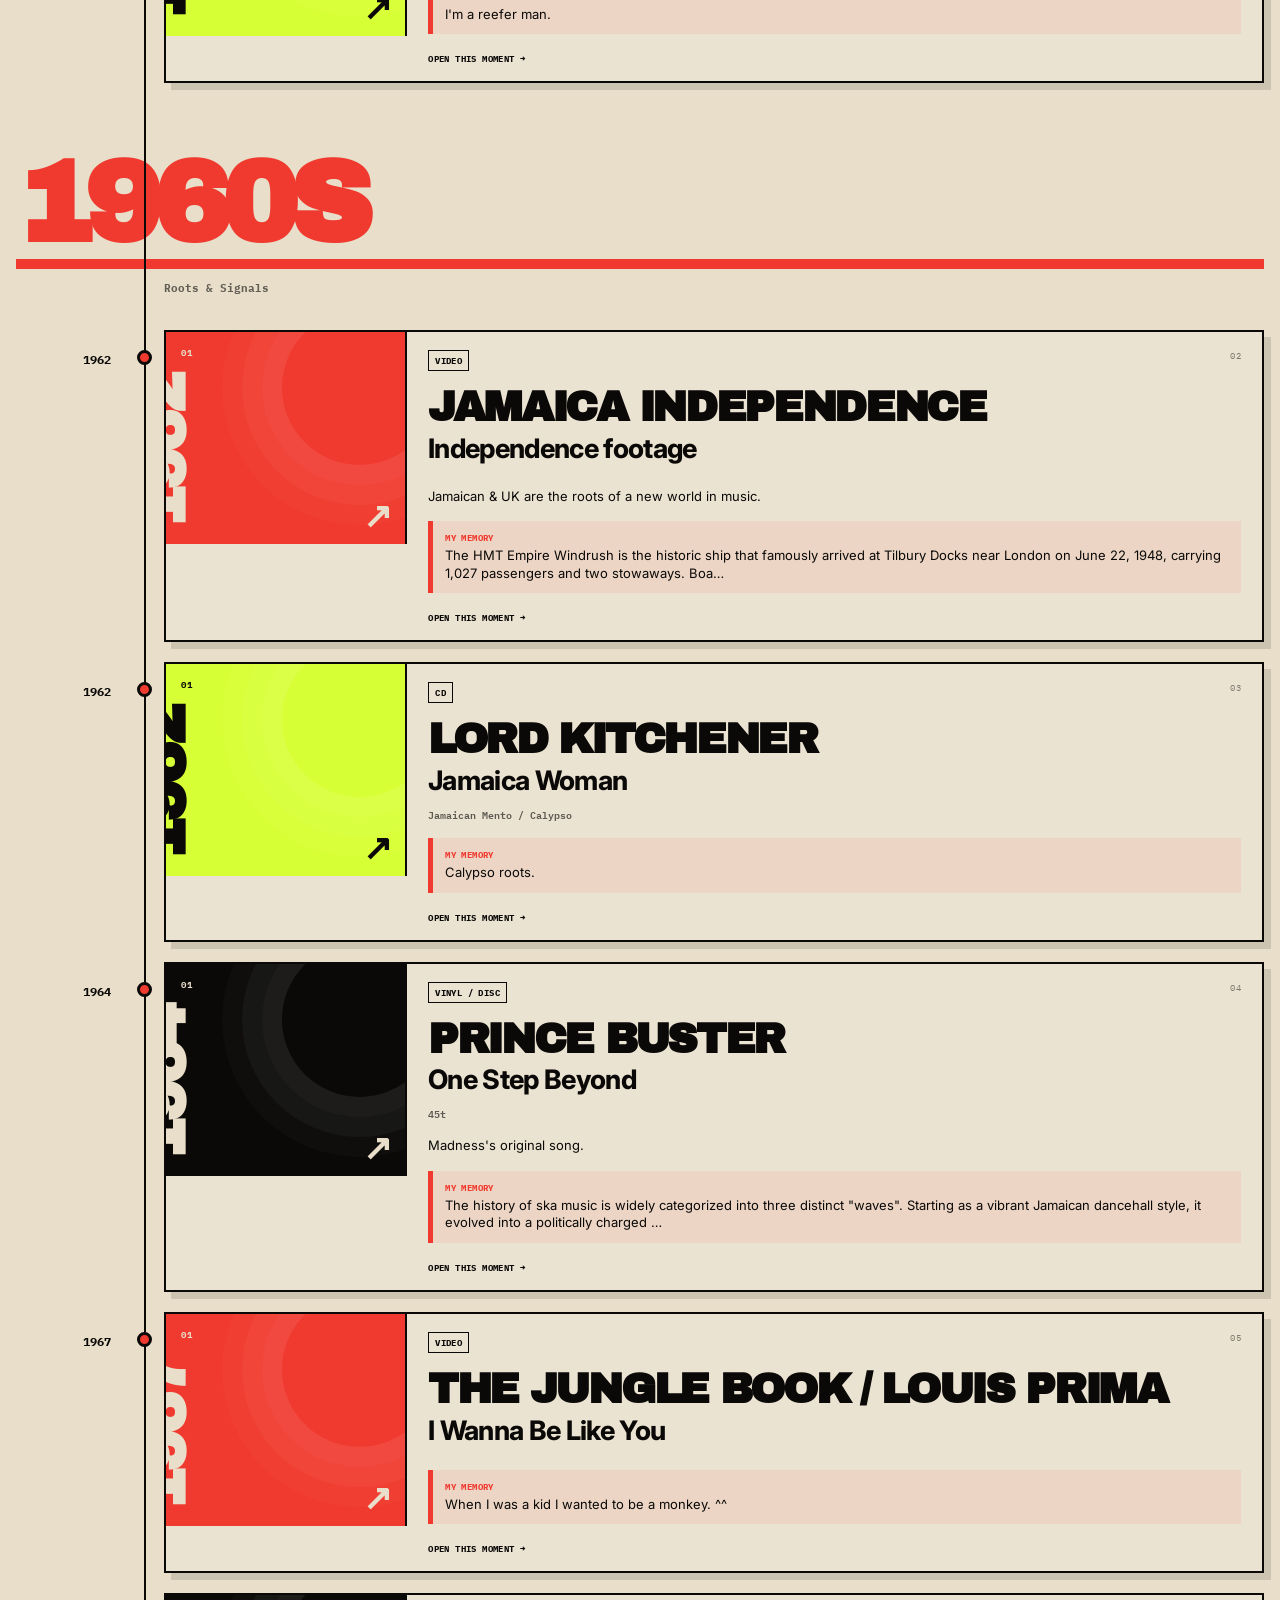
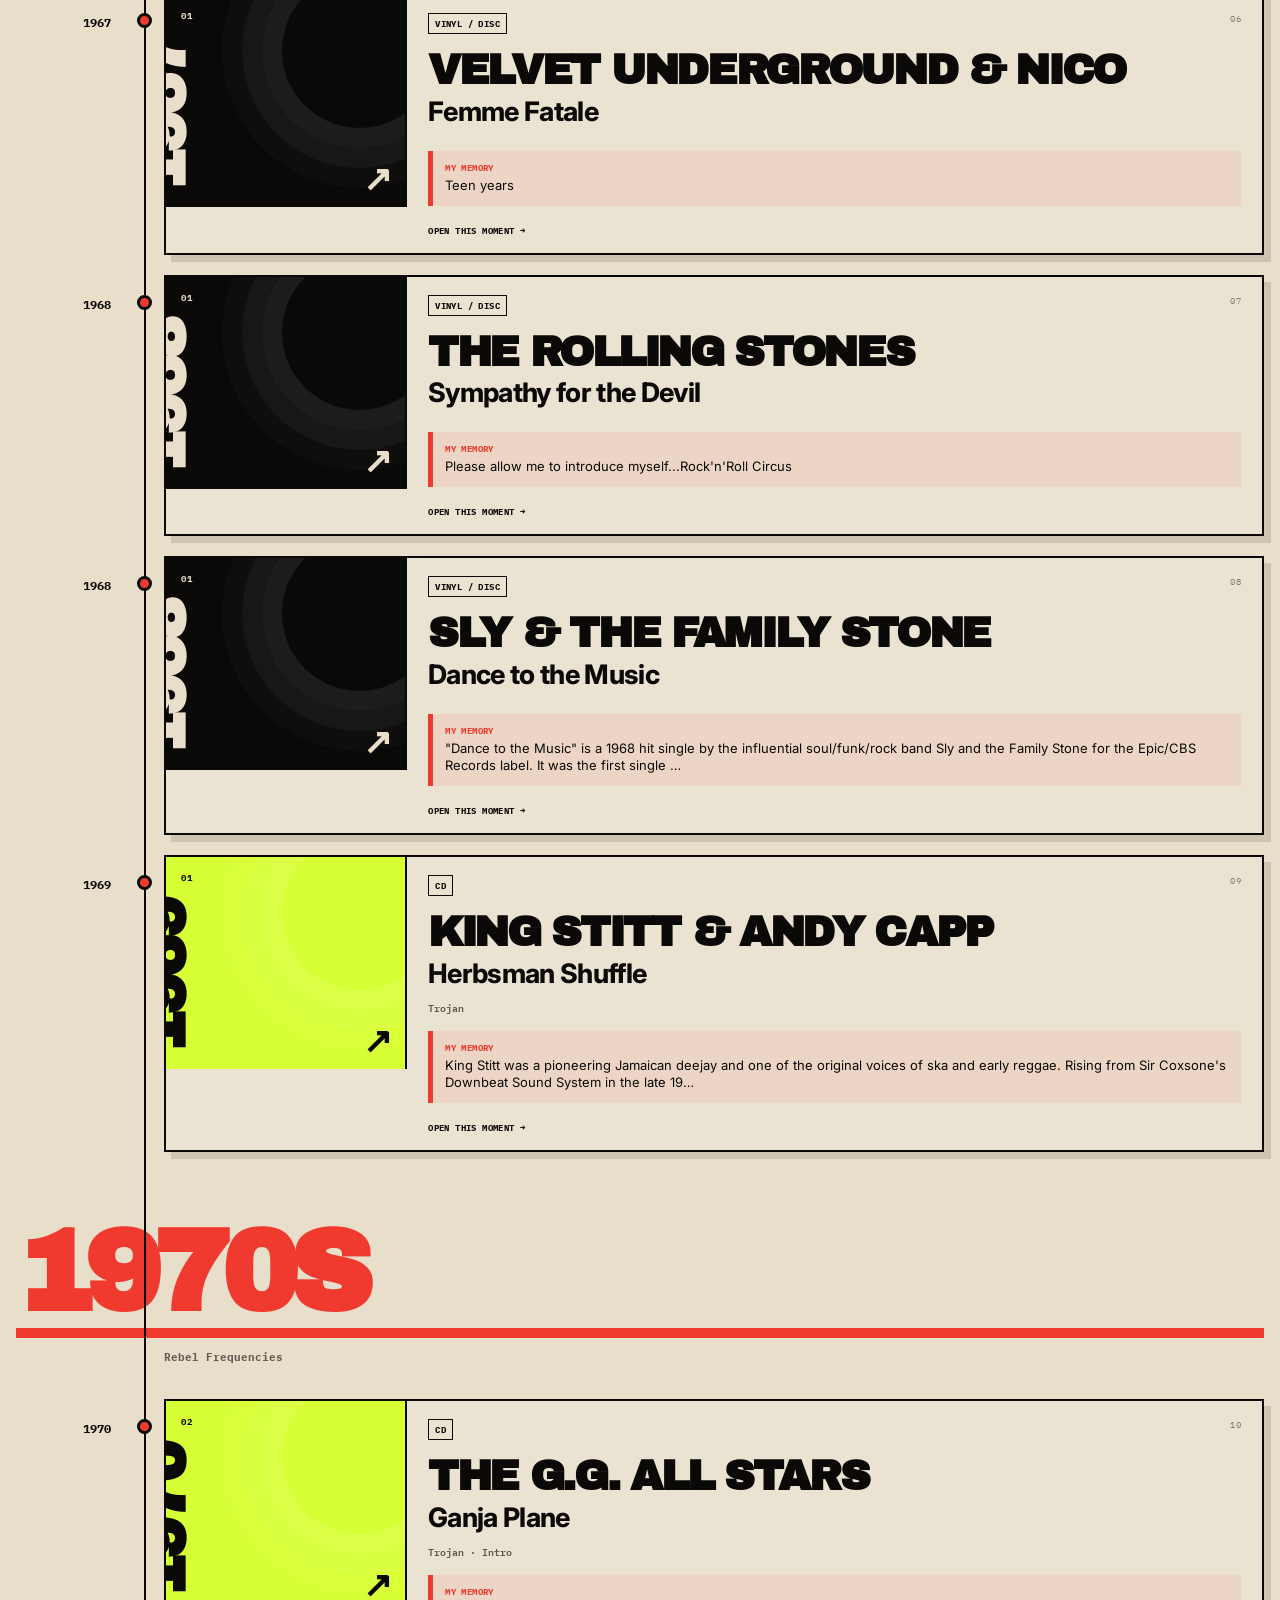
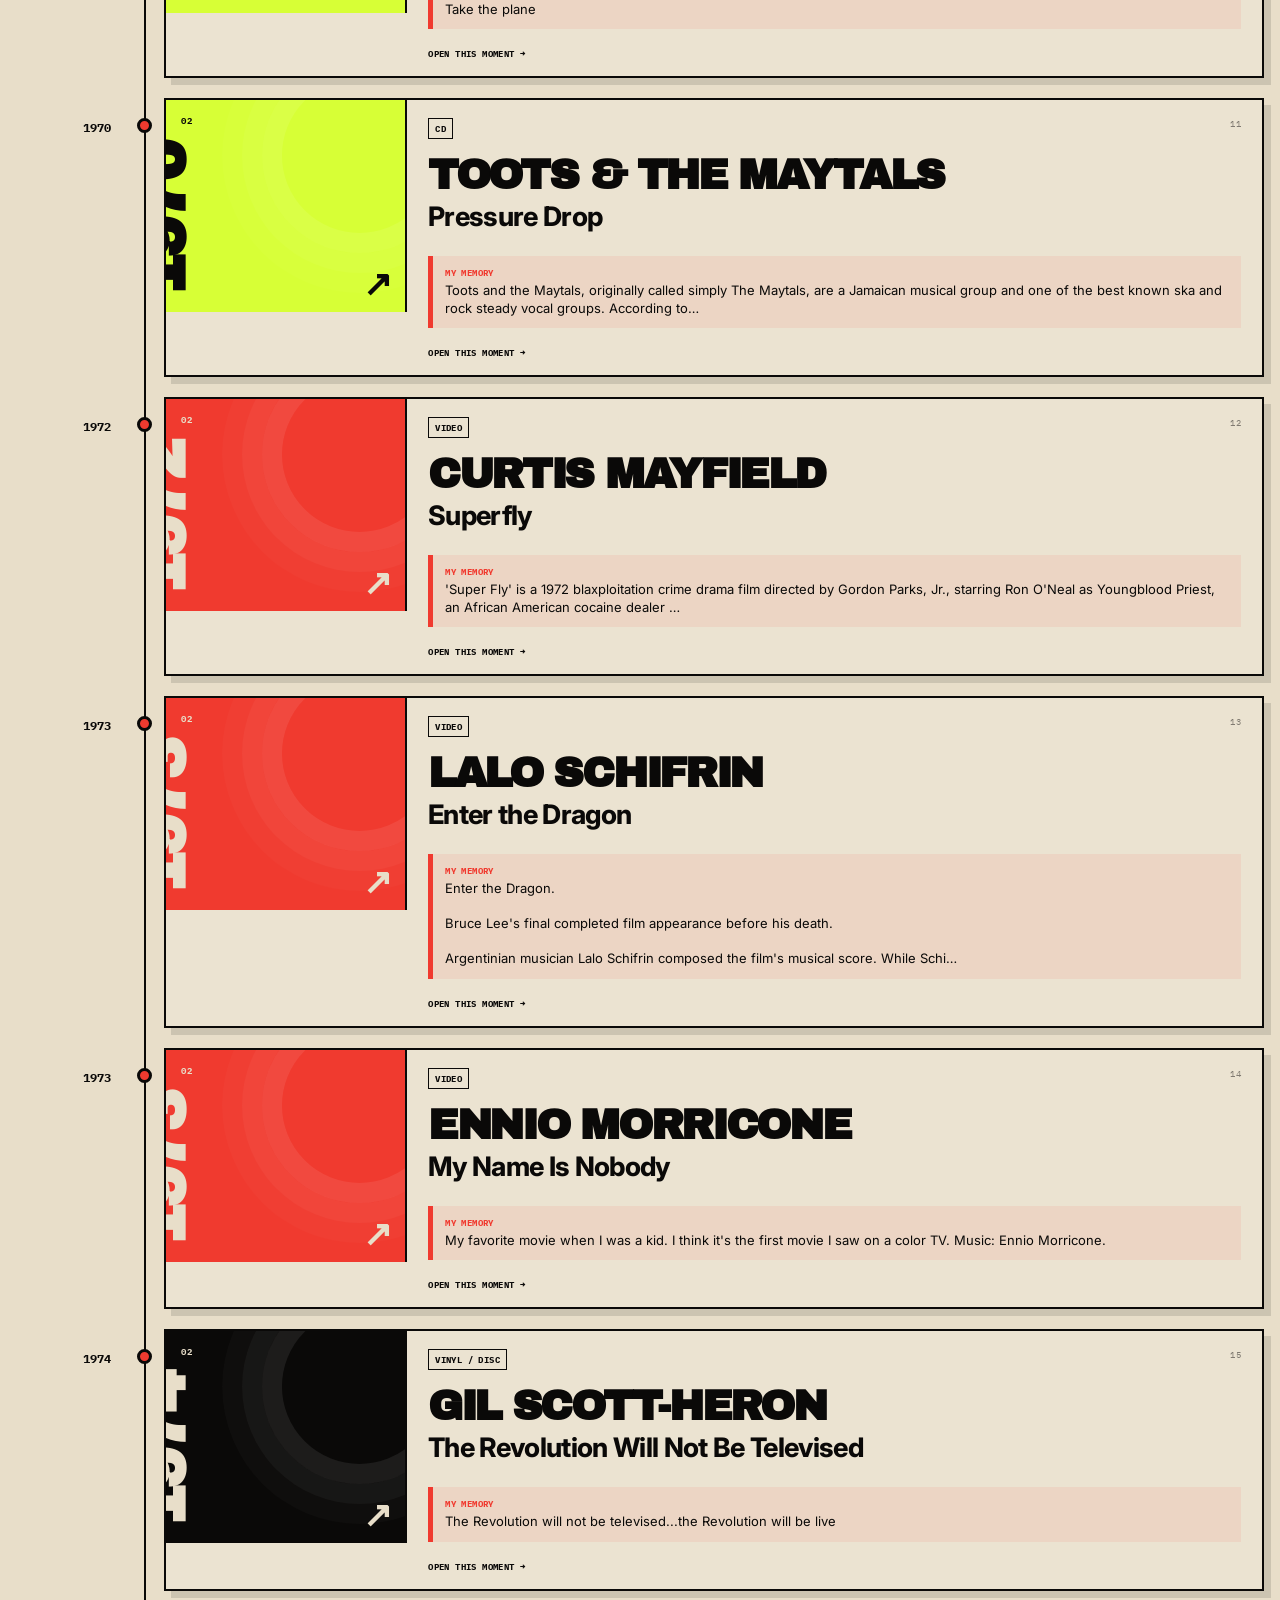
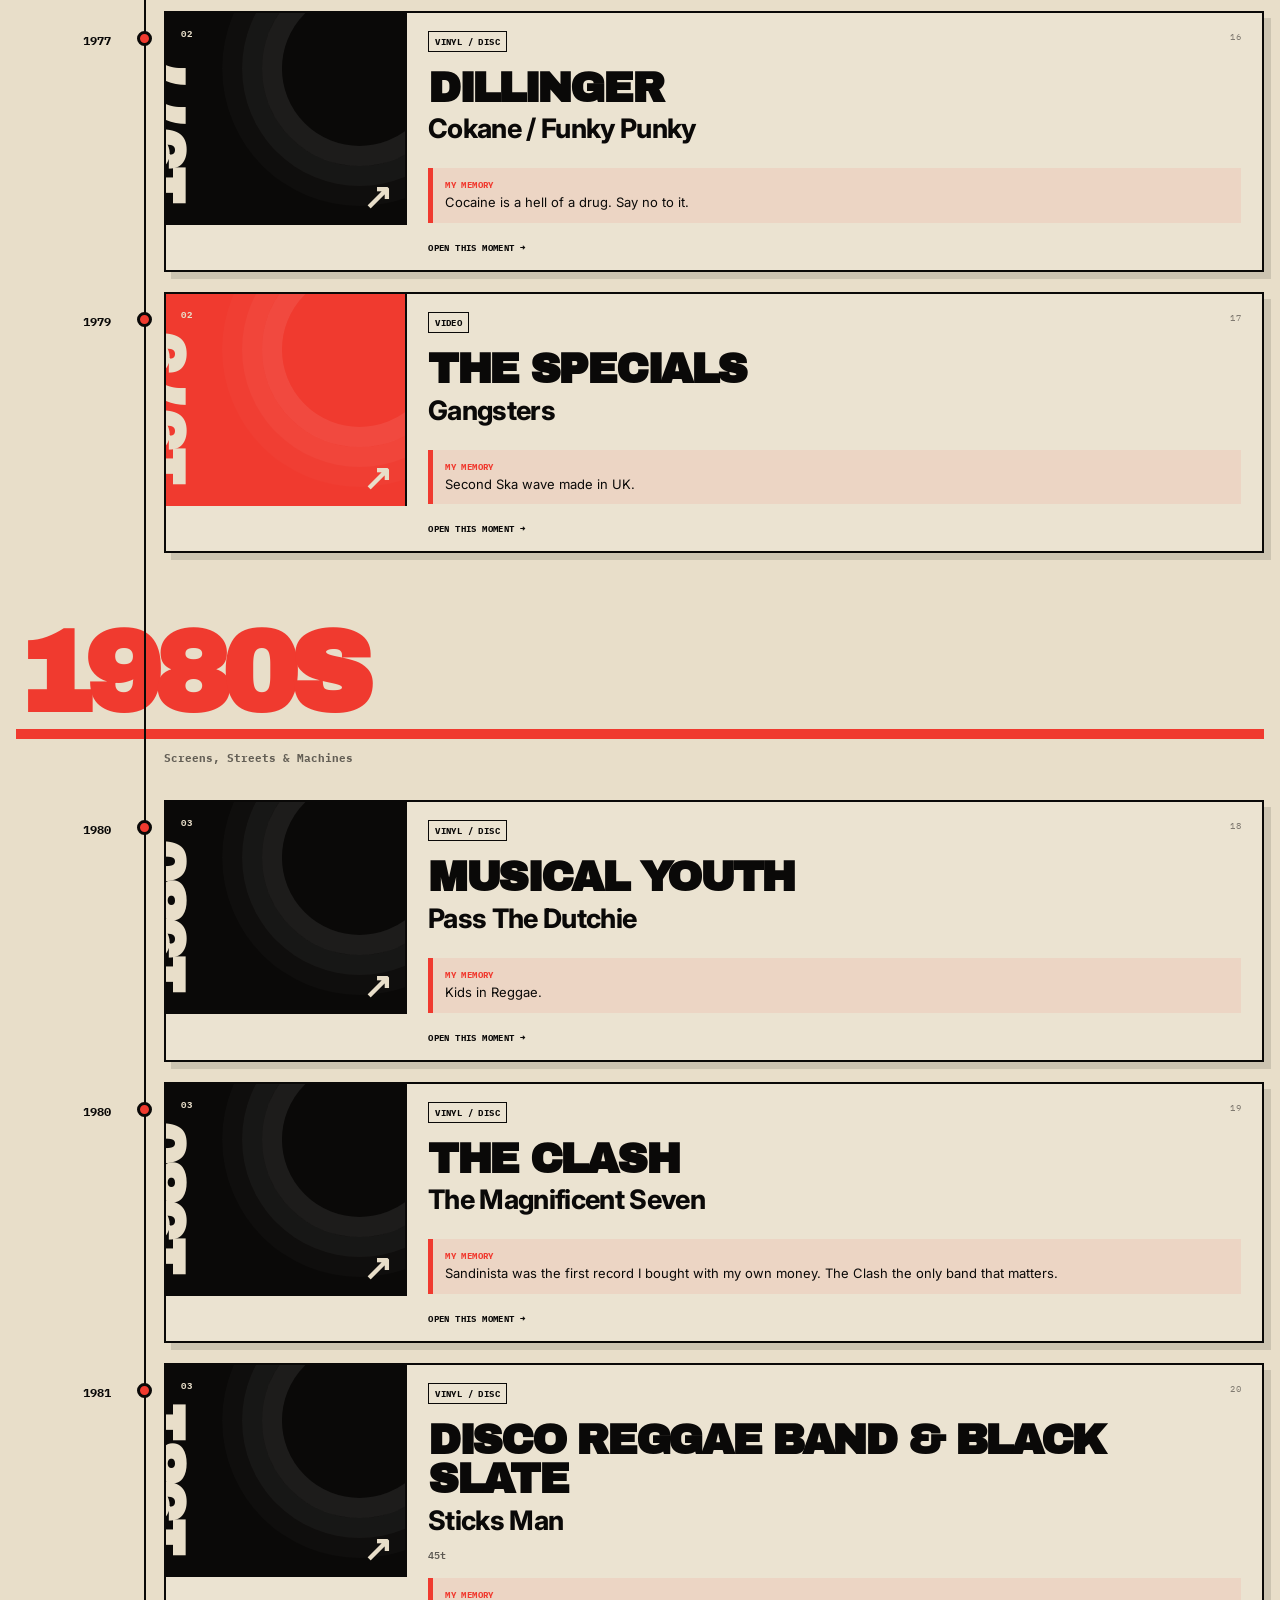
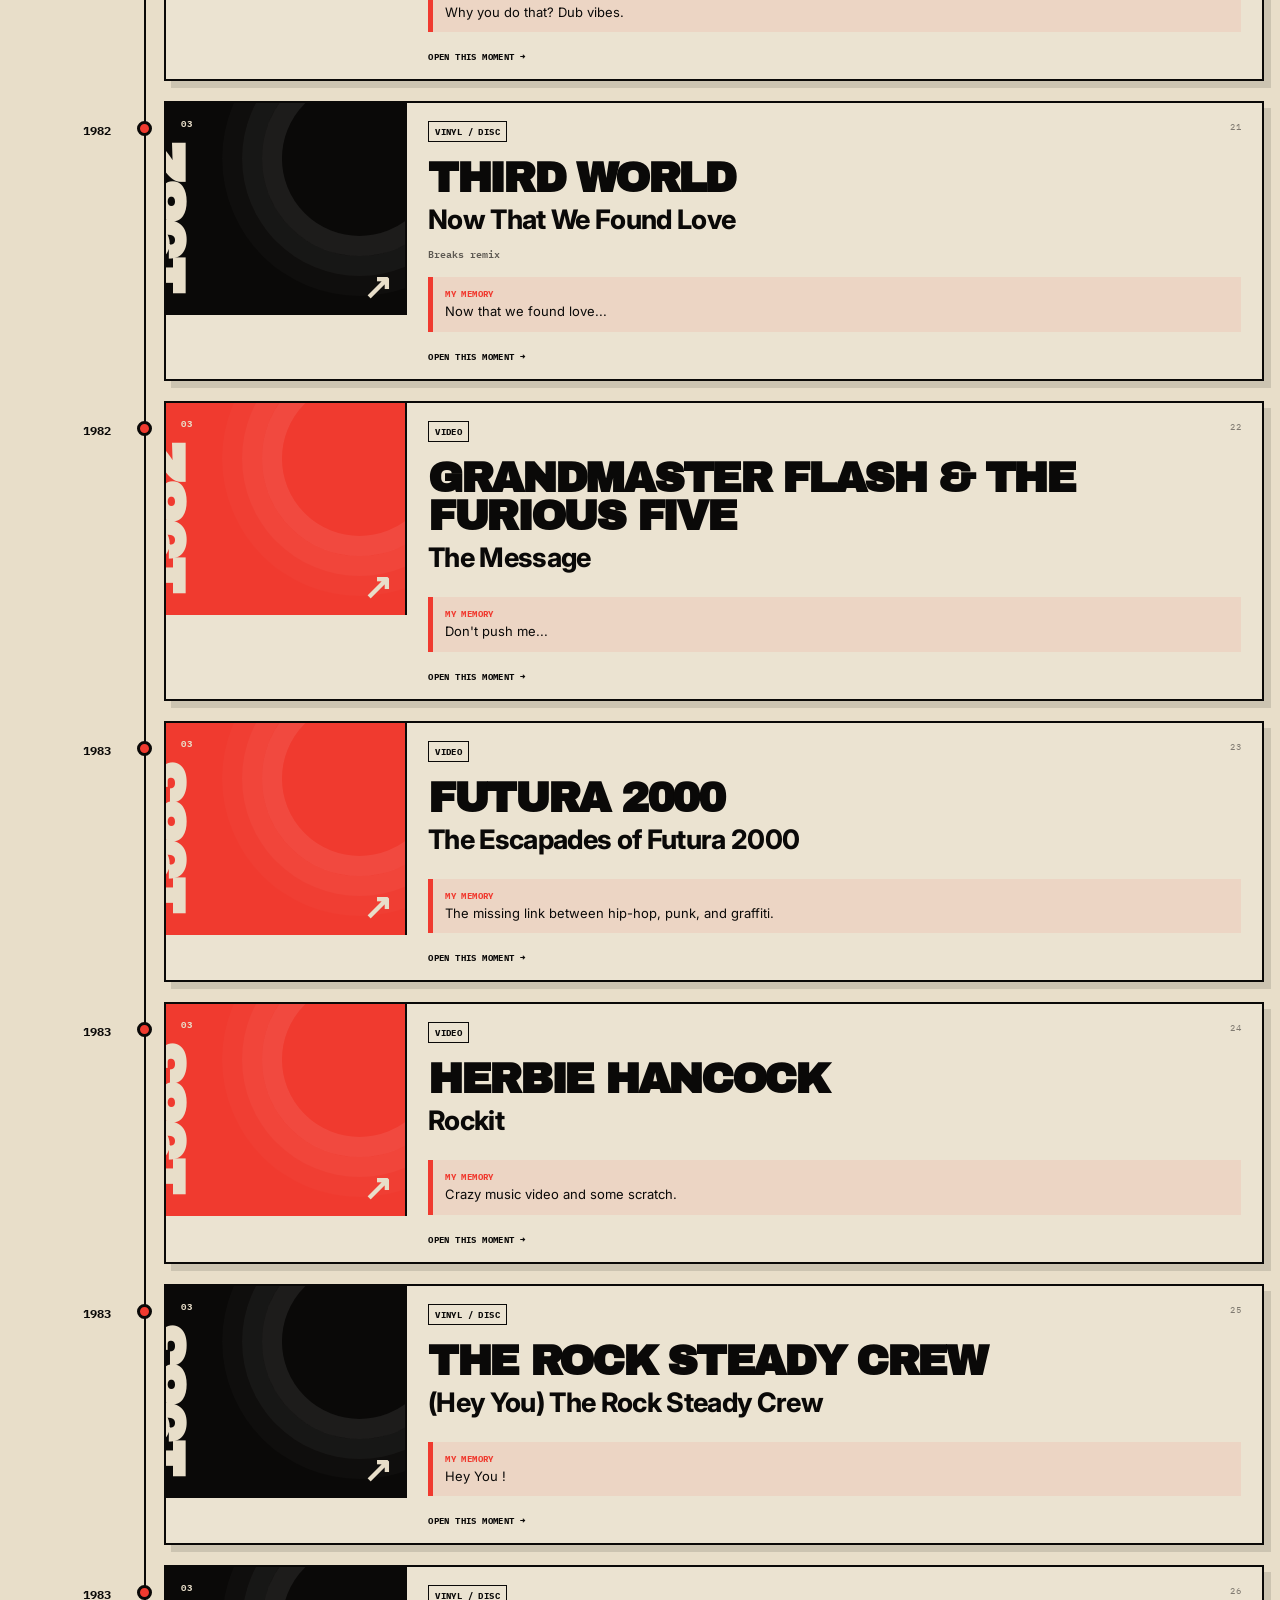
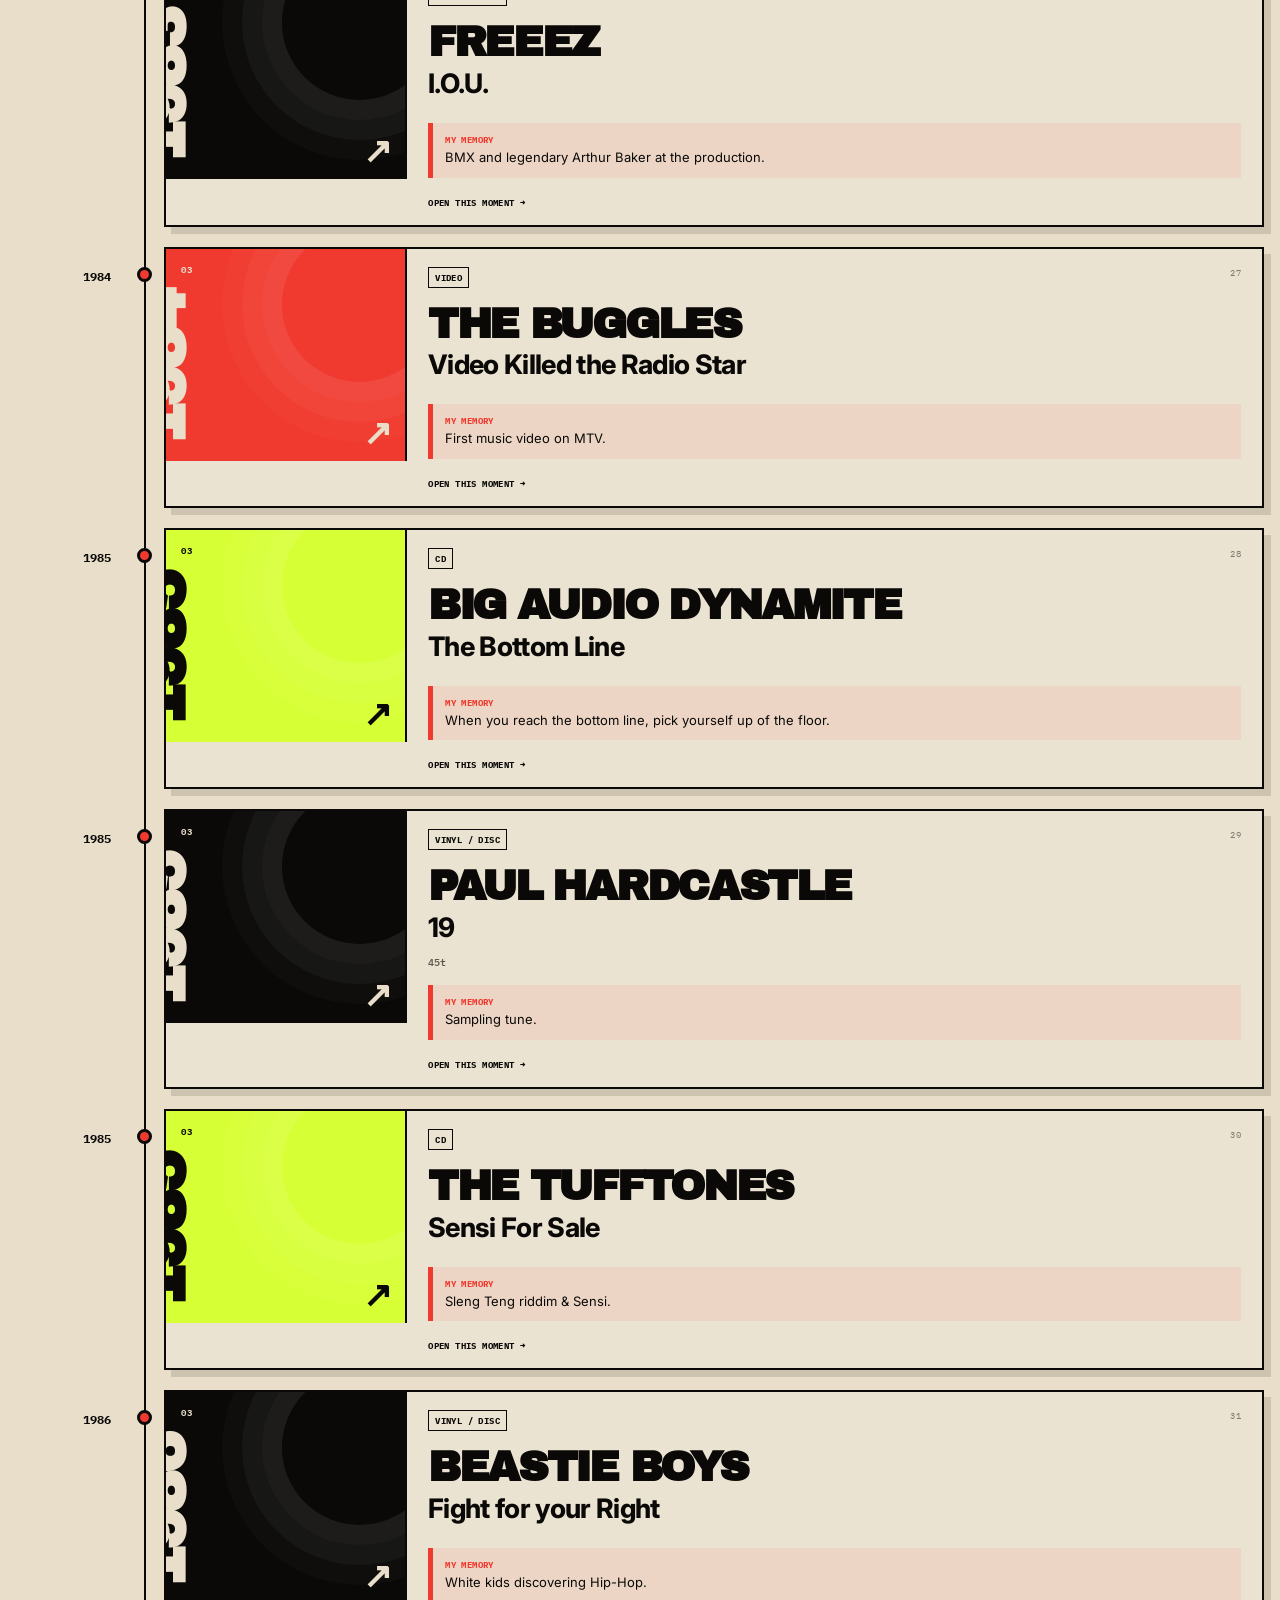
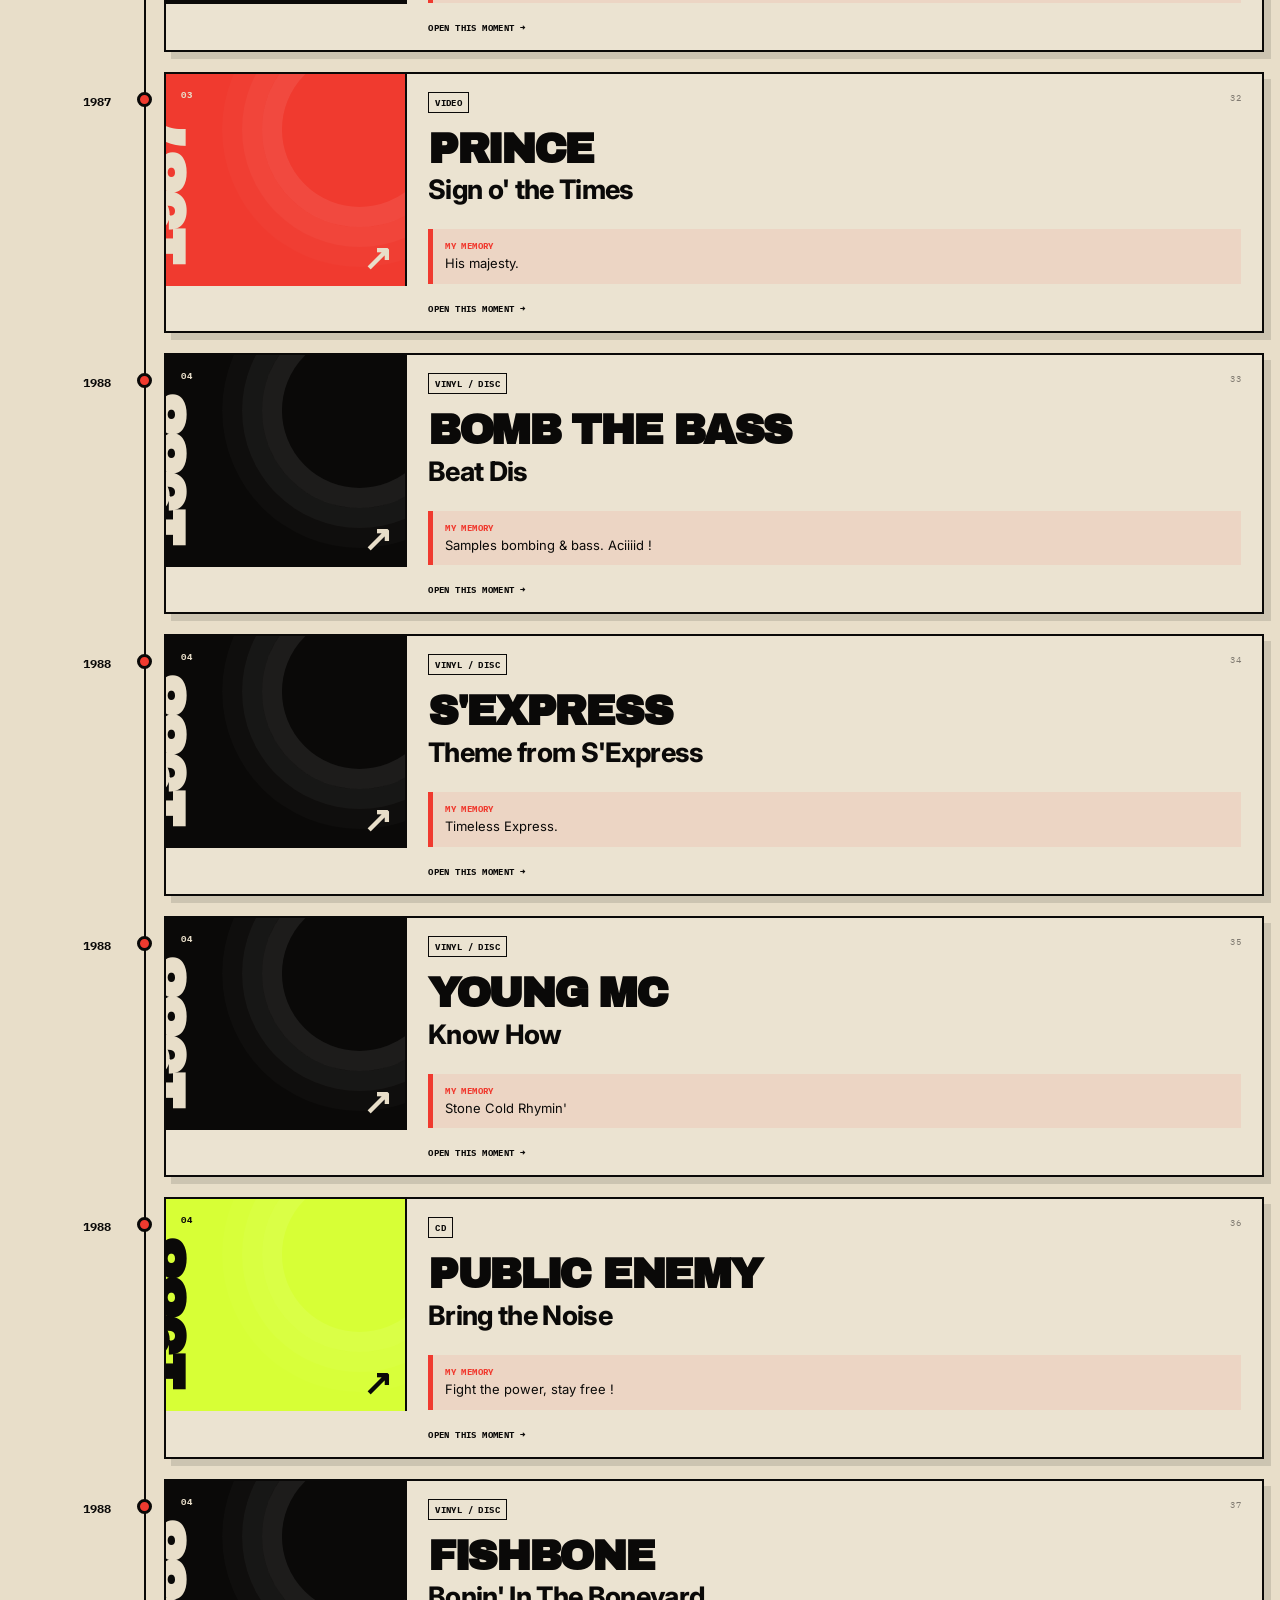
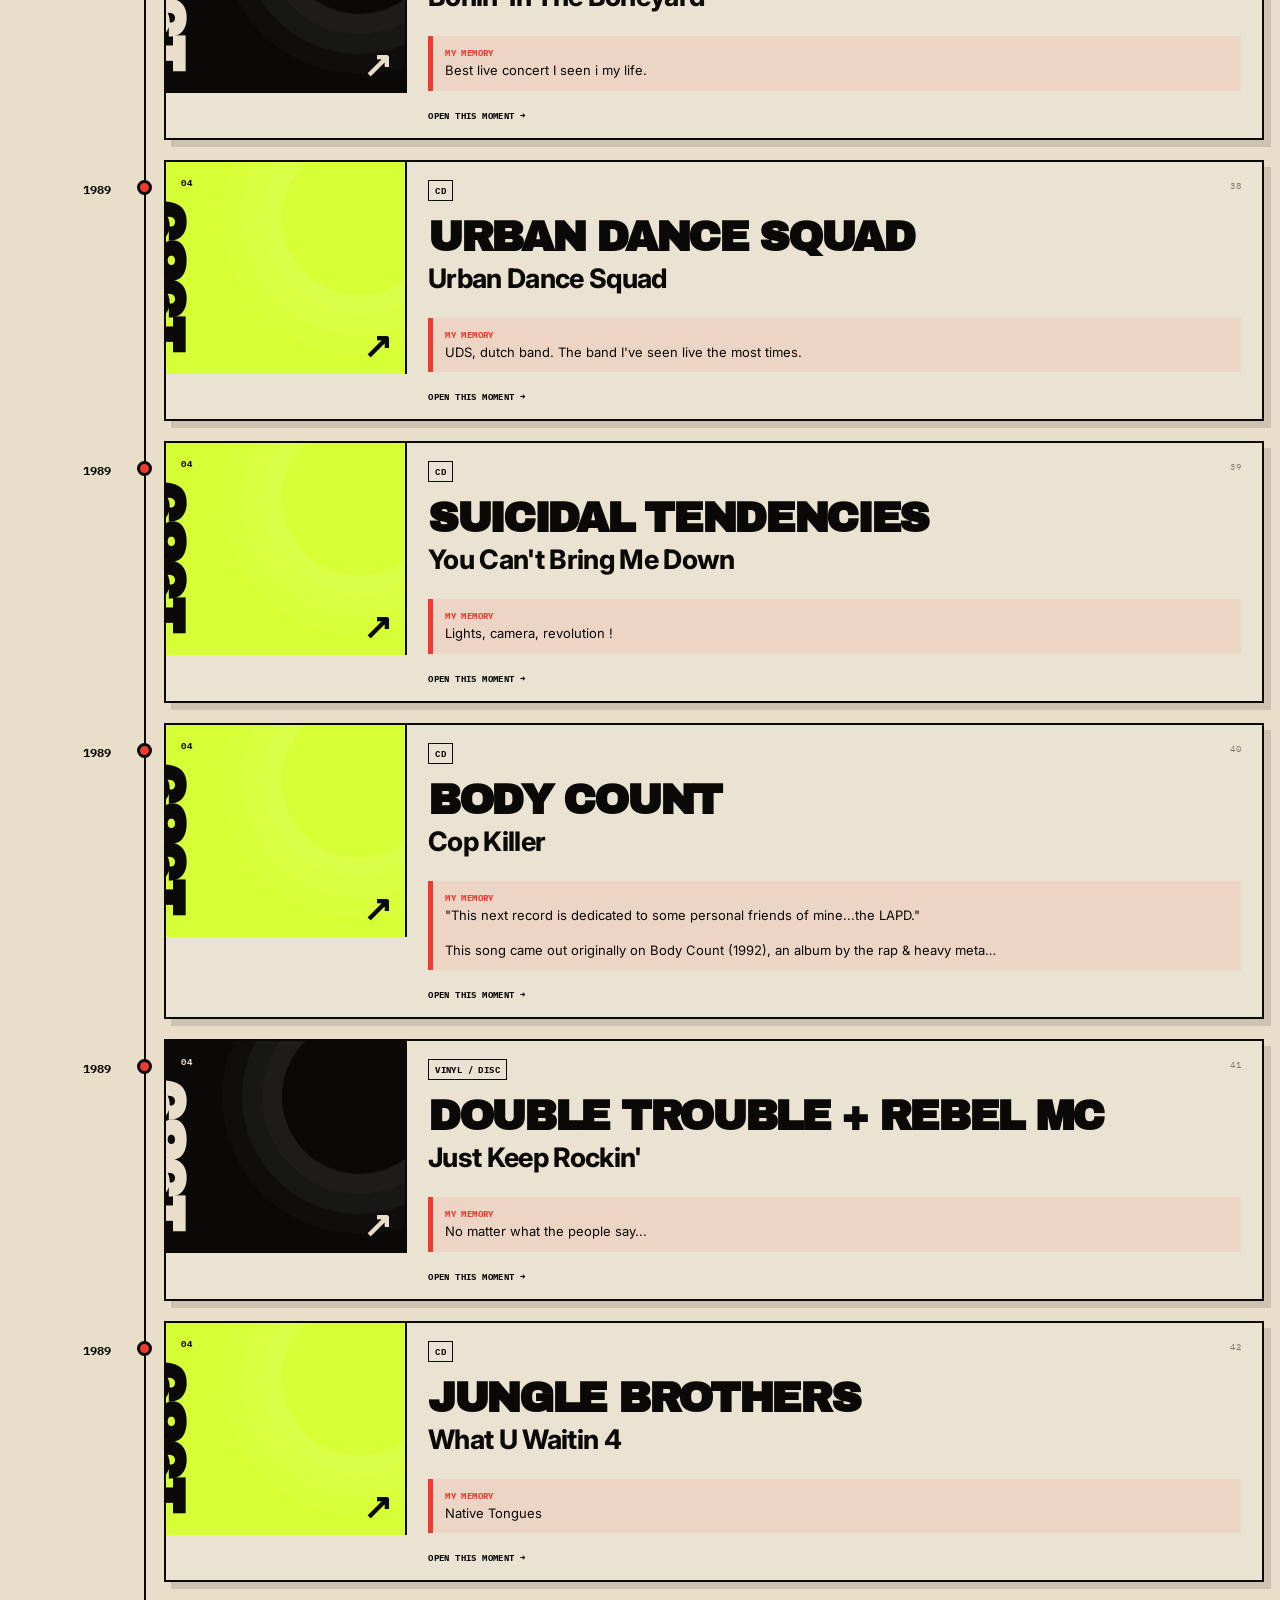
==== commit fae07f9c: "NAV" ====
--- a/index.html
+++ b/index.html
@@ -37,7 +37,7 @@
       <p class="hero__statement" data-i18n="heroStatement">Not a history of music. A life heard through music — records, pirate frequencies, television shocks, bass pressure, breakbeats and images that never left.</p>
       <div class="hero__details">
         <span id="trackCount">0 moments</span>
-        <span>1932 → 2004</span>
+        <span>1932? → 2004</span>
         <span id="memoryCount">0 personal memories</span>
       </div>
       <div class="hero__actions">
@@ -190,6 +190,6 @@
   </div>
 
   <script src="site-data.js"></script>
-  <script src="app.js"></script>
+  <script src="app.js?v=20260902-1"></script>
 </body>
 </html>
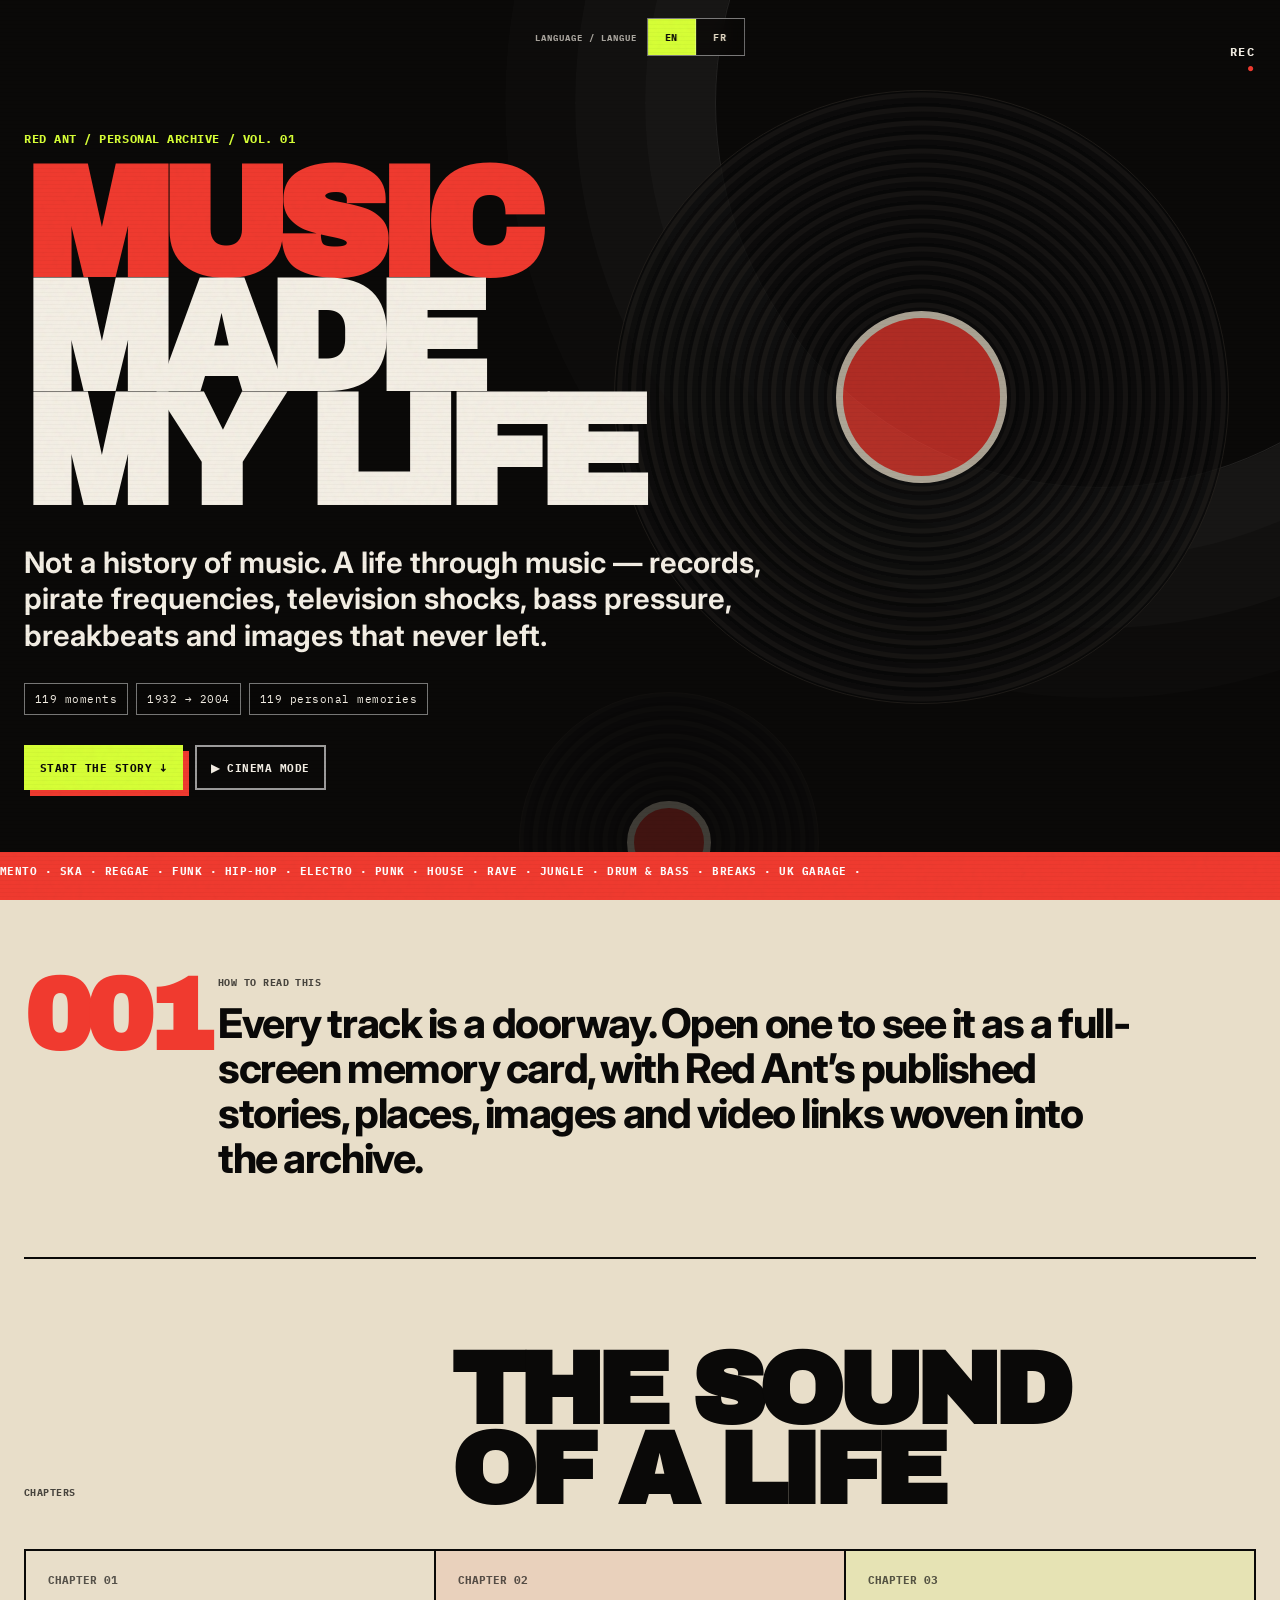
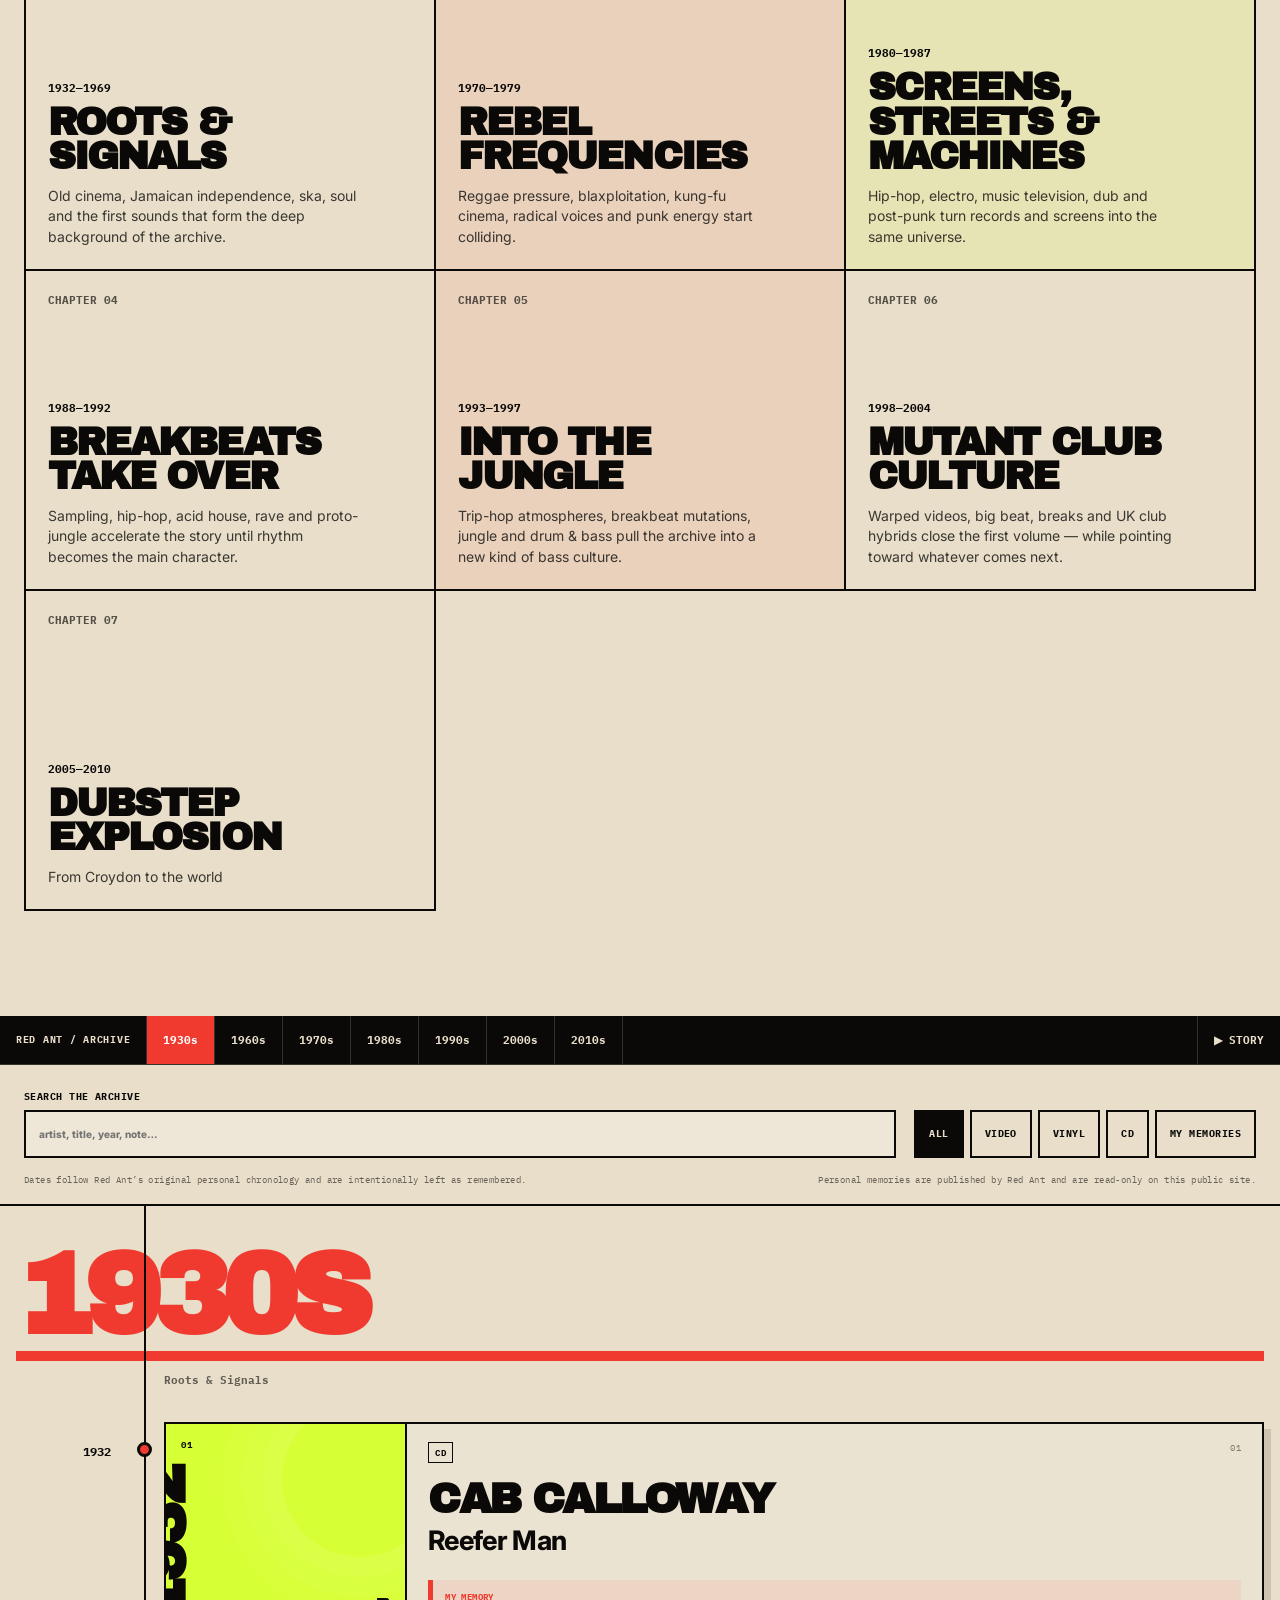
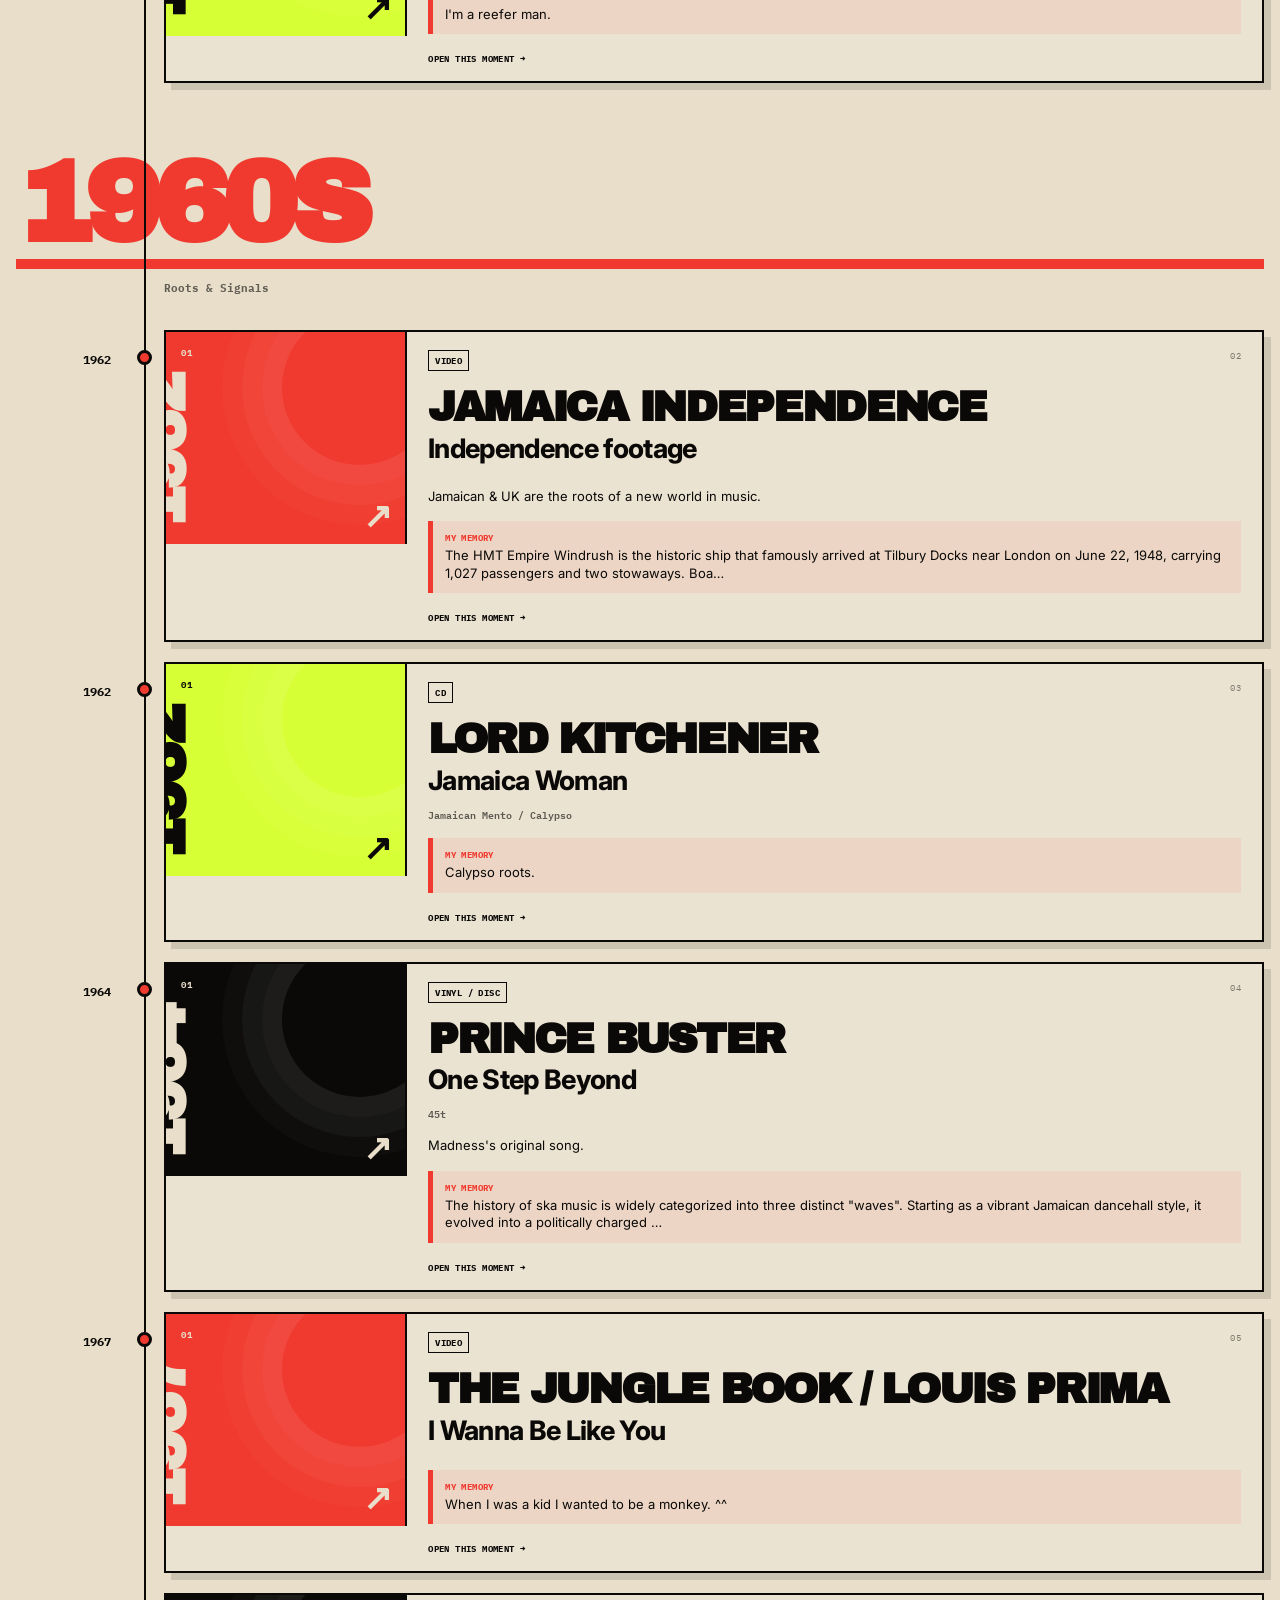
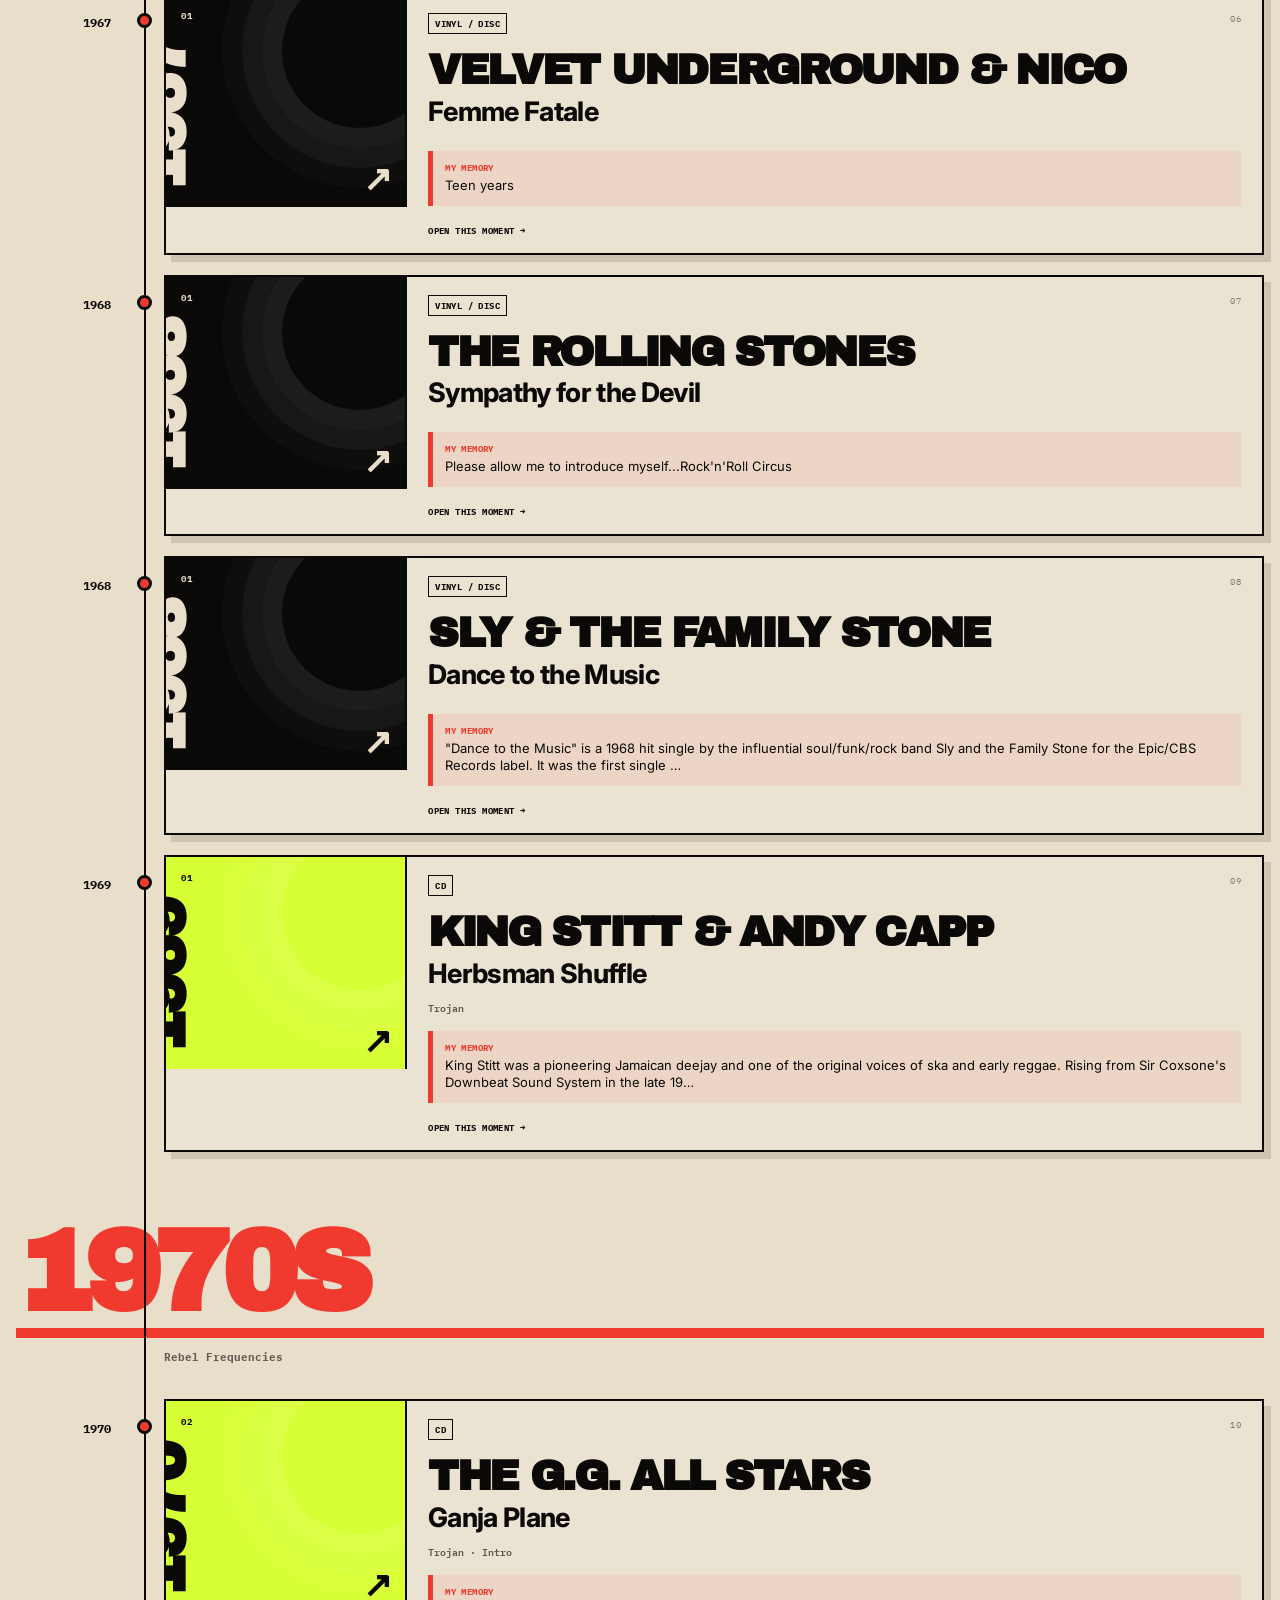
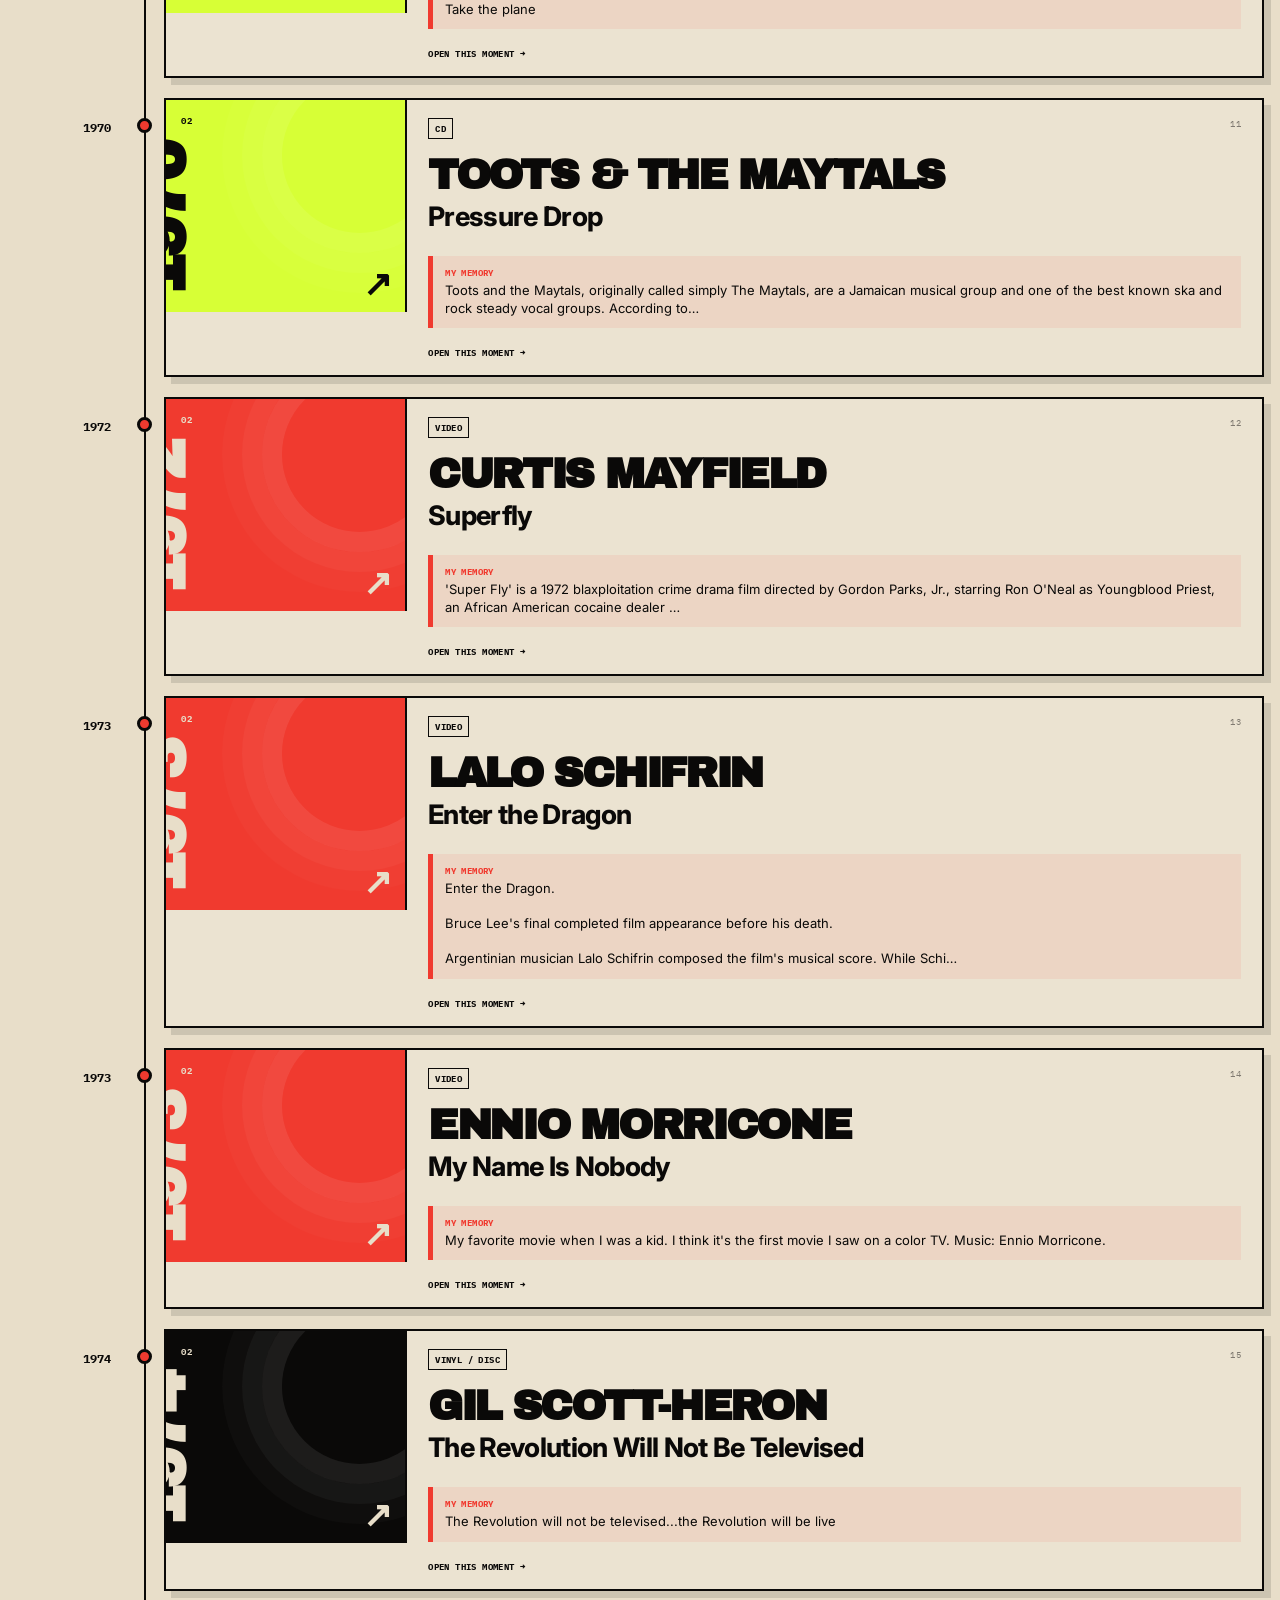
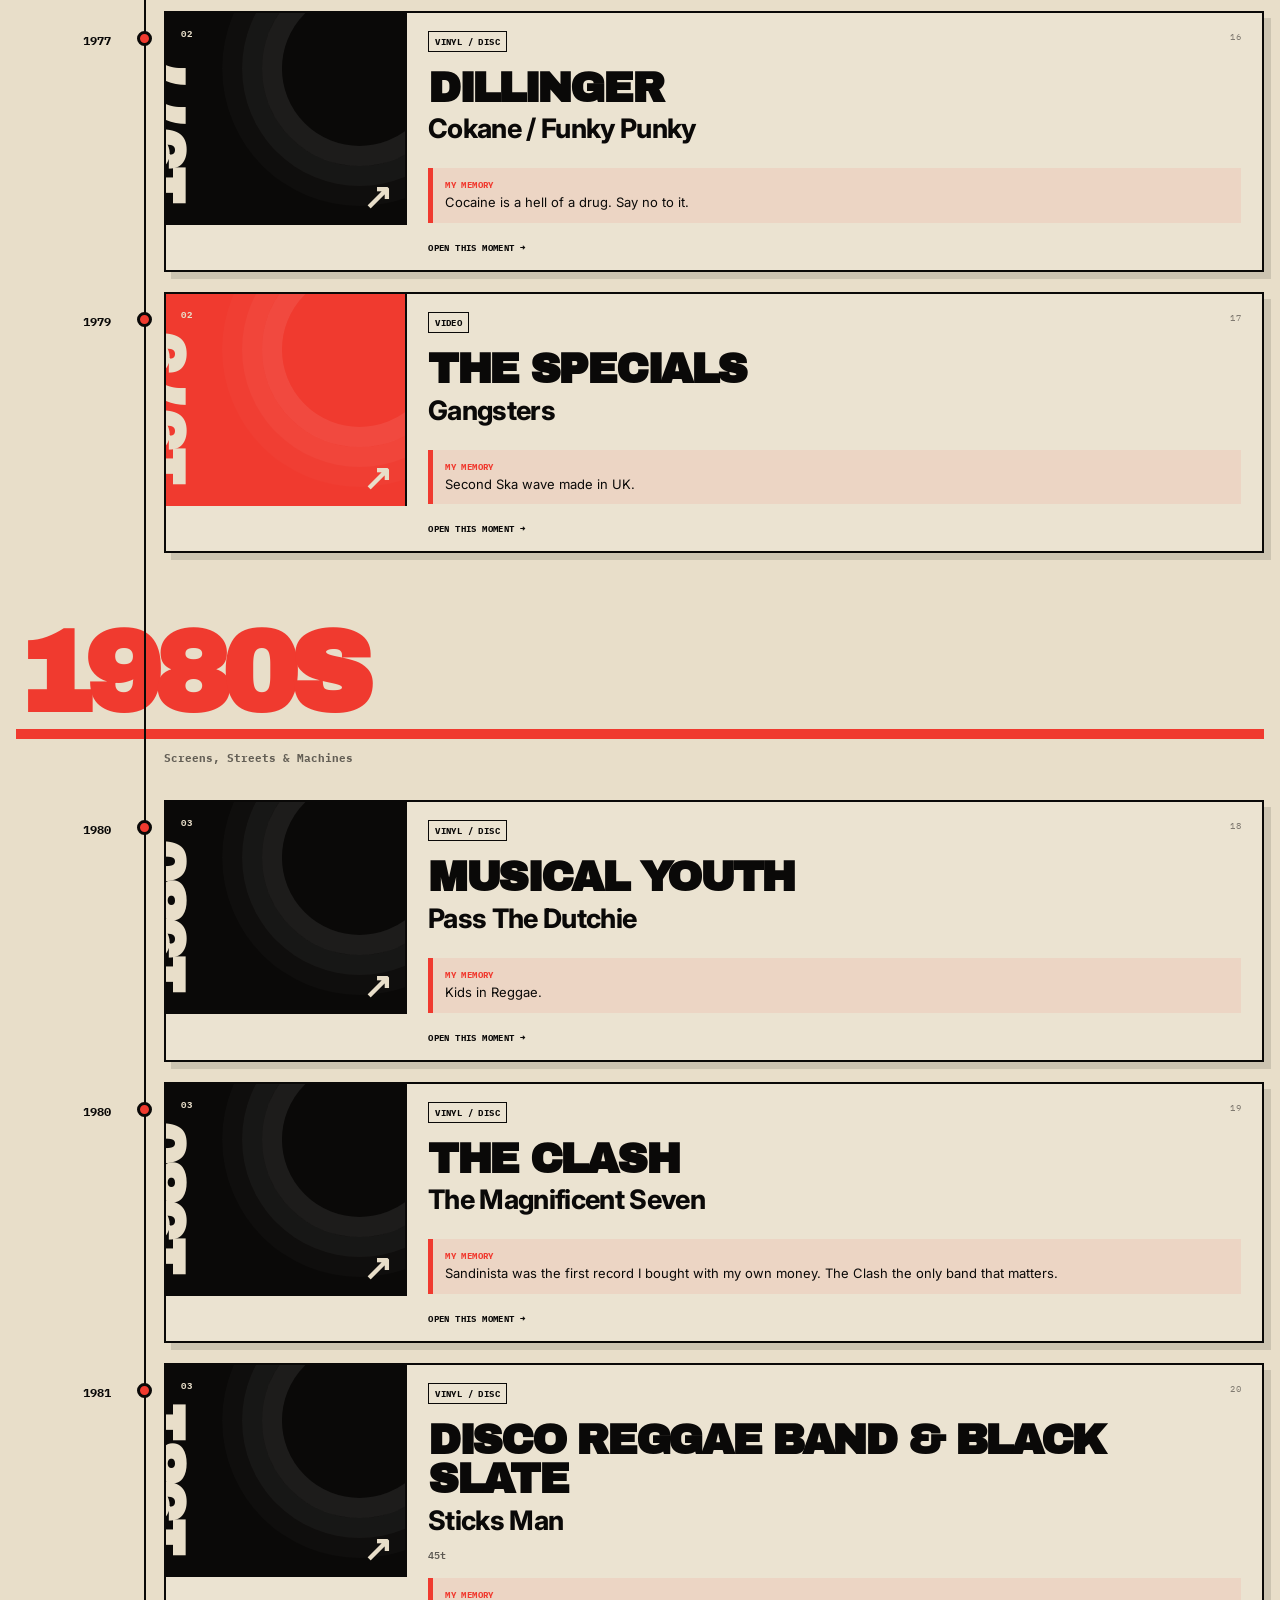
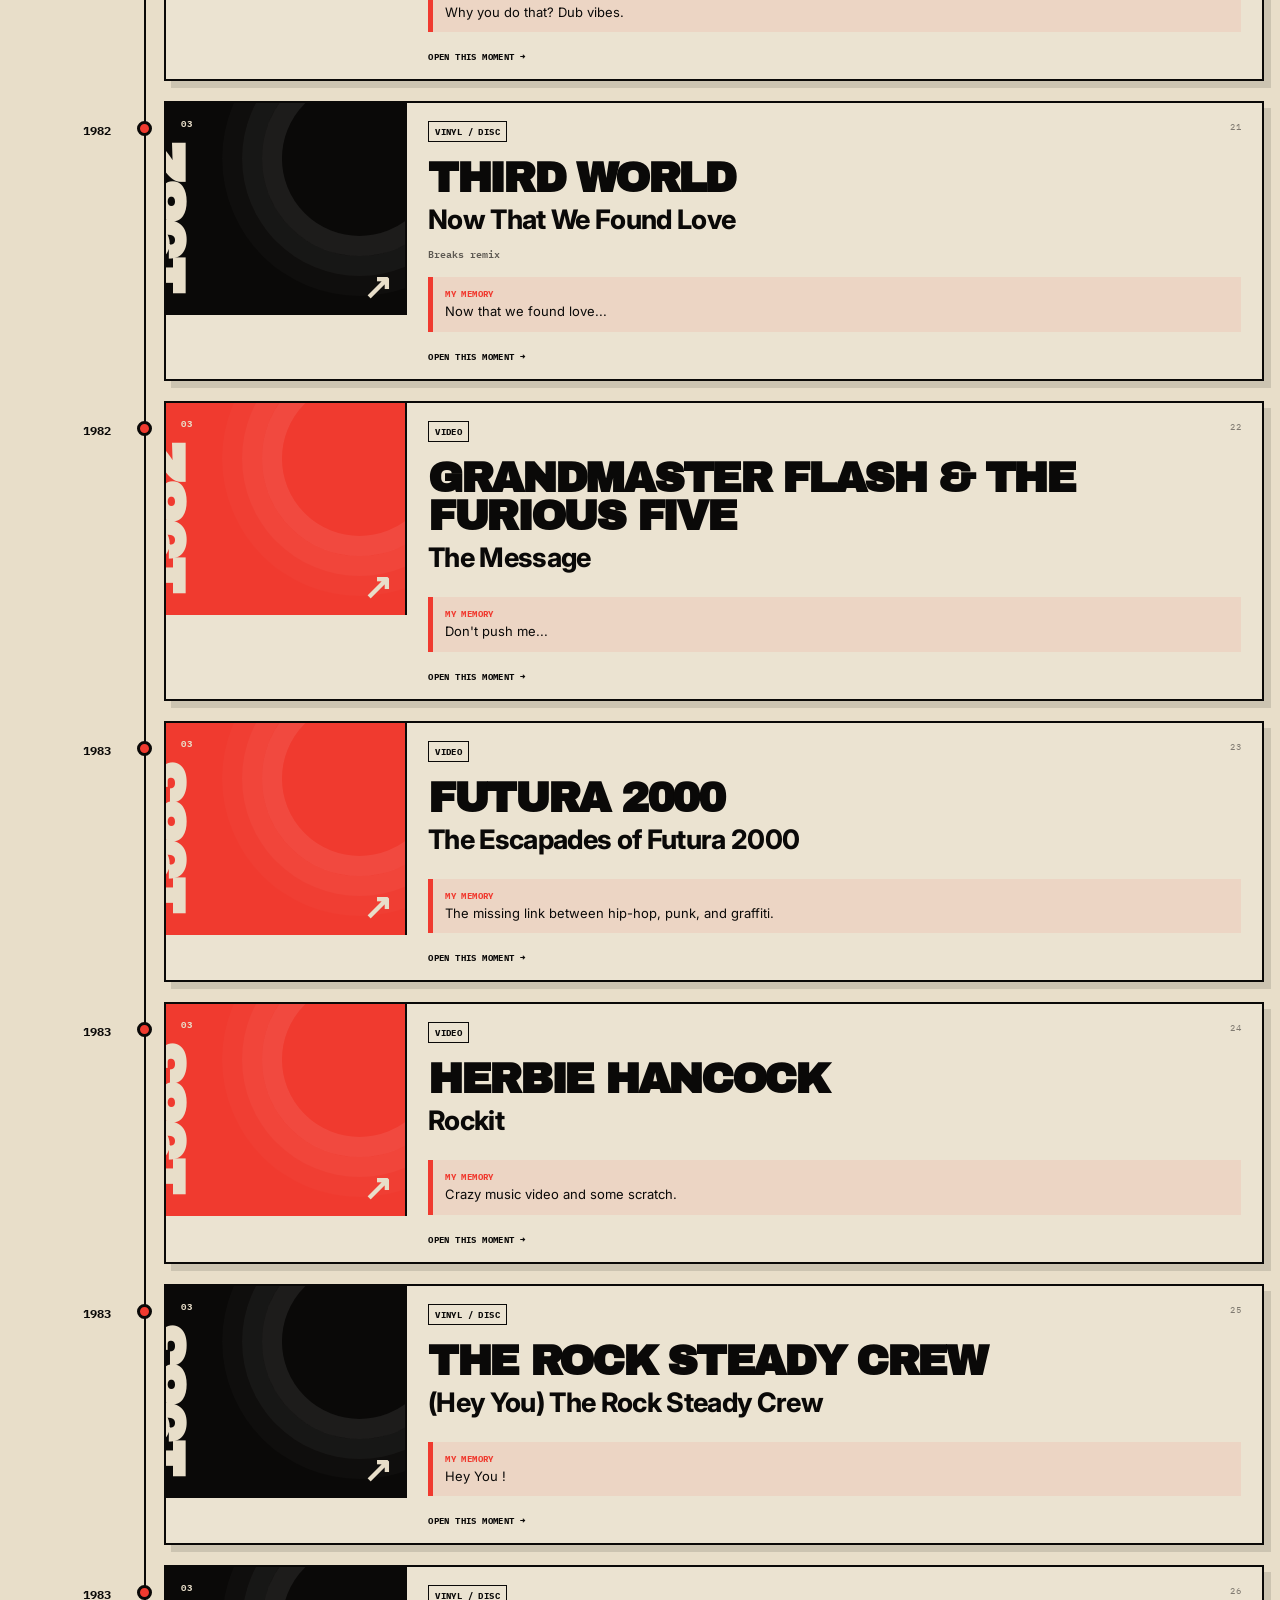
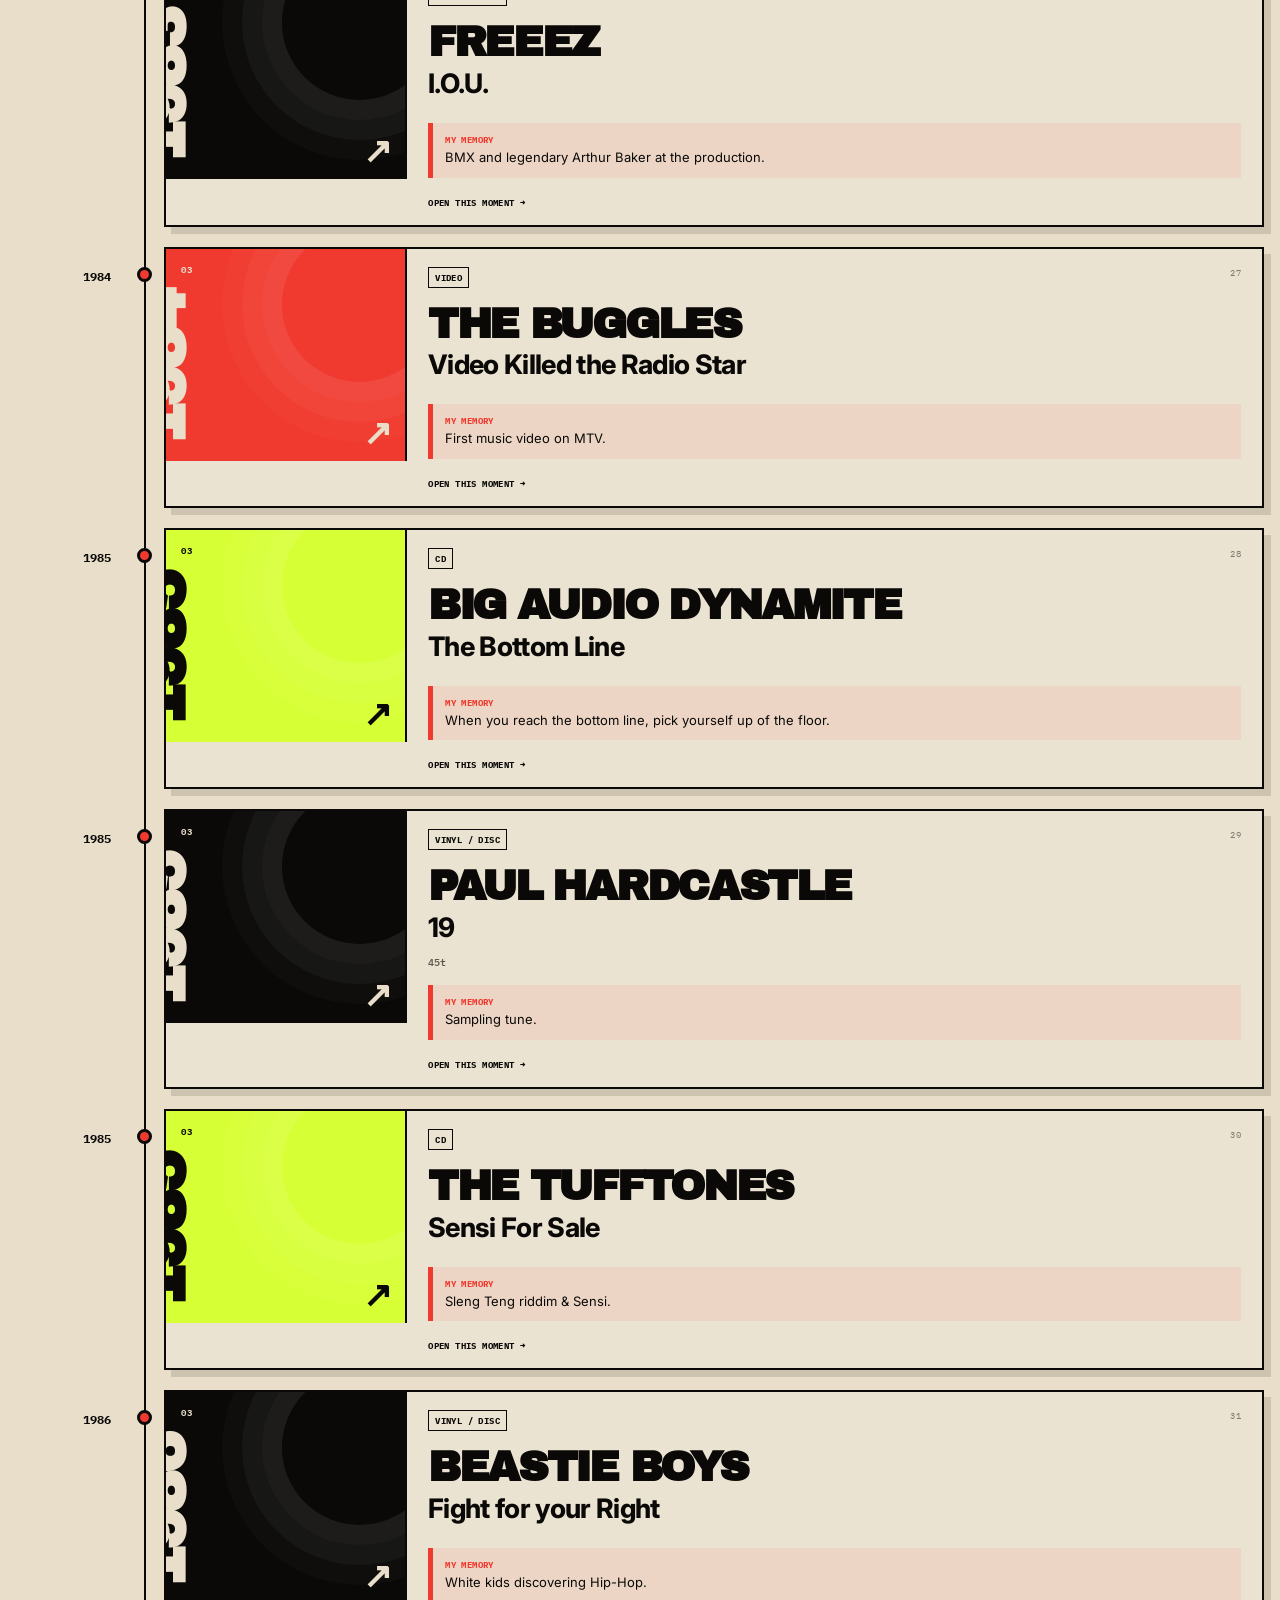
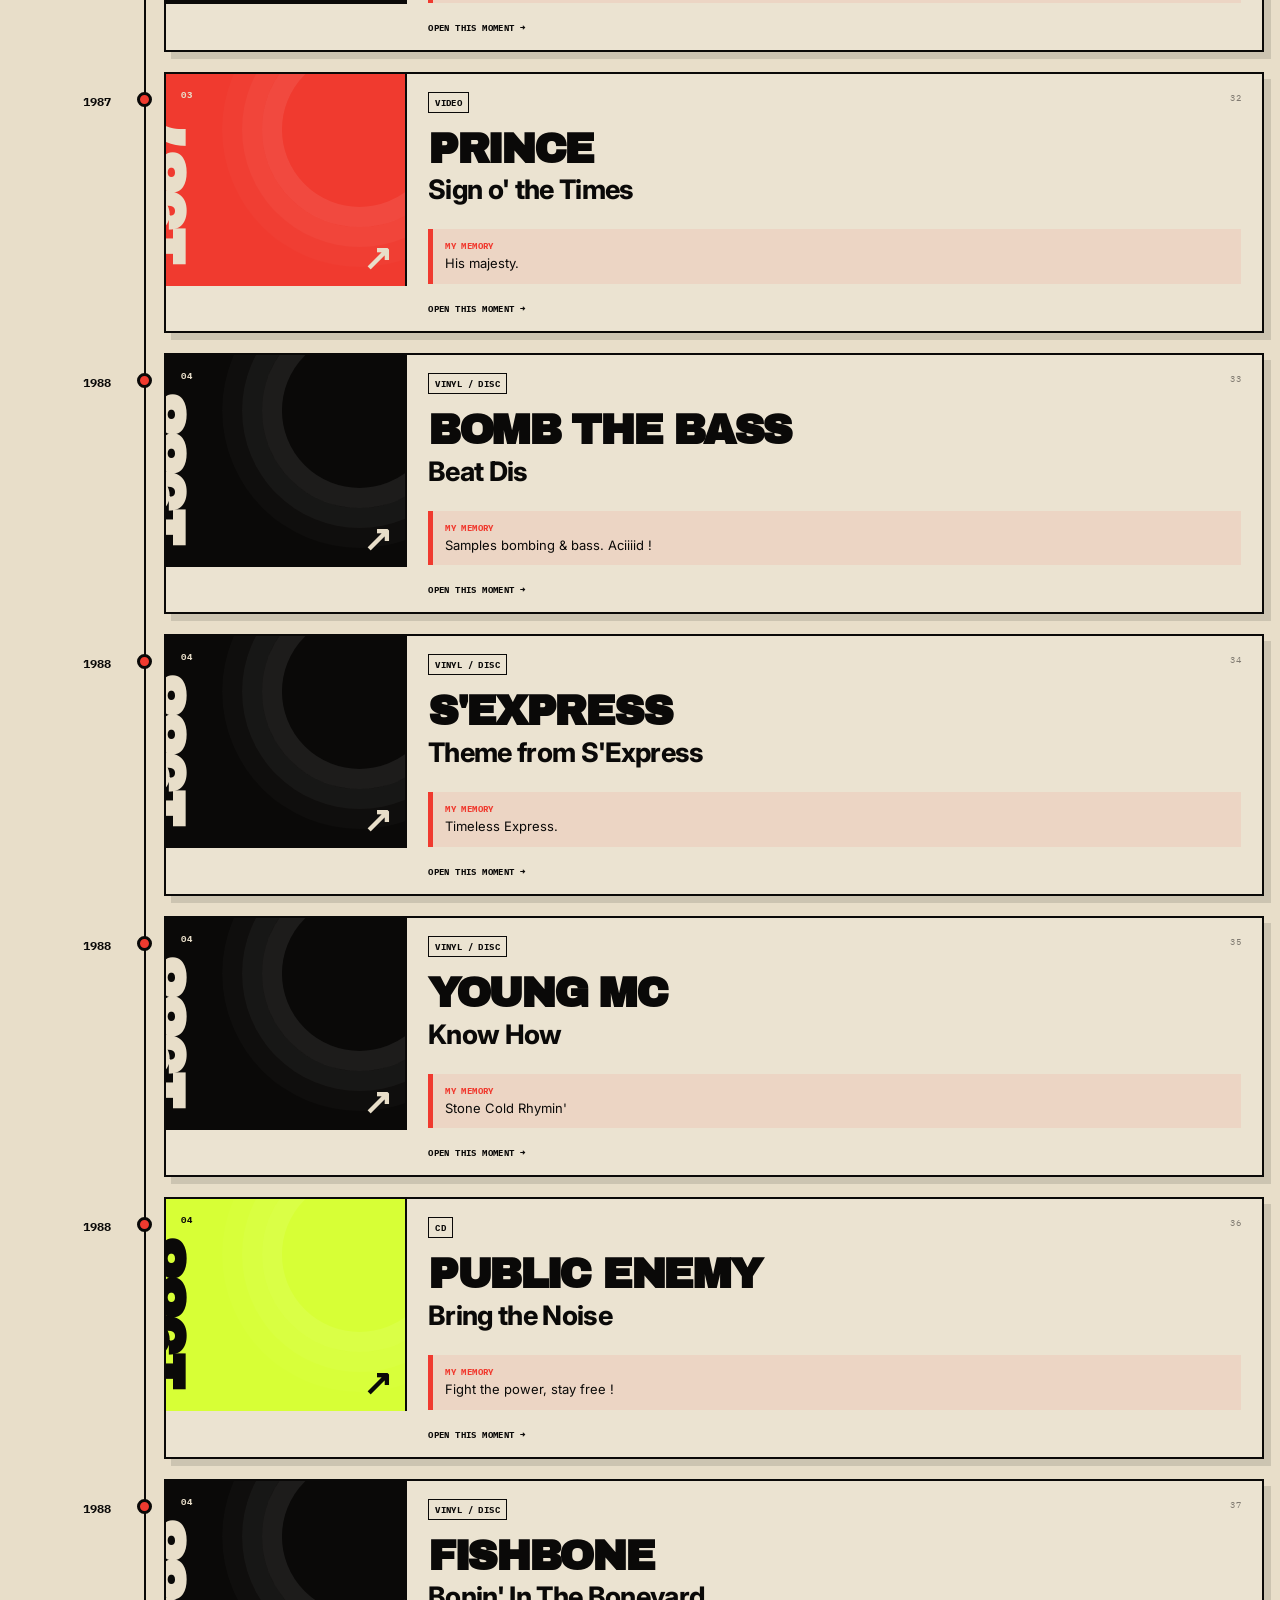
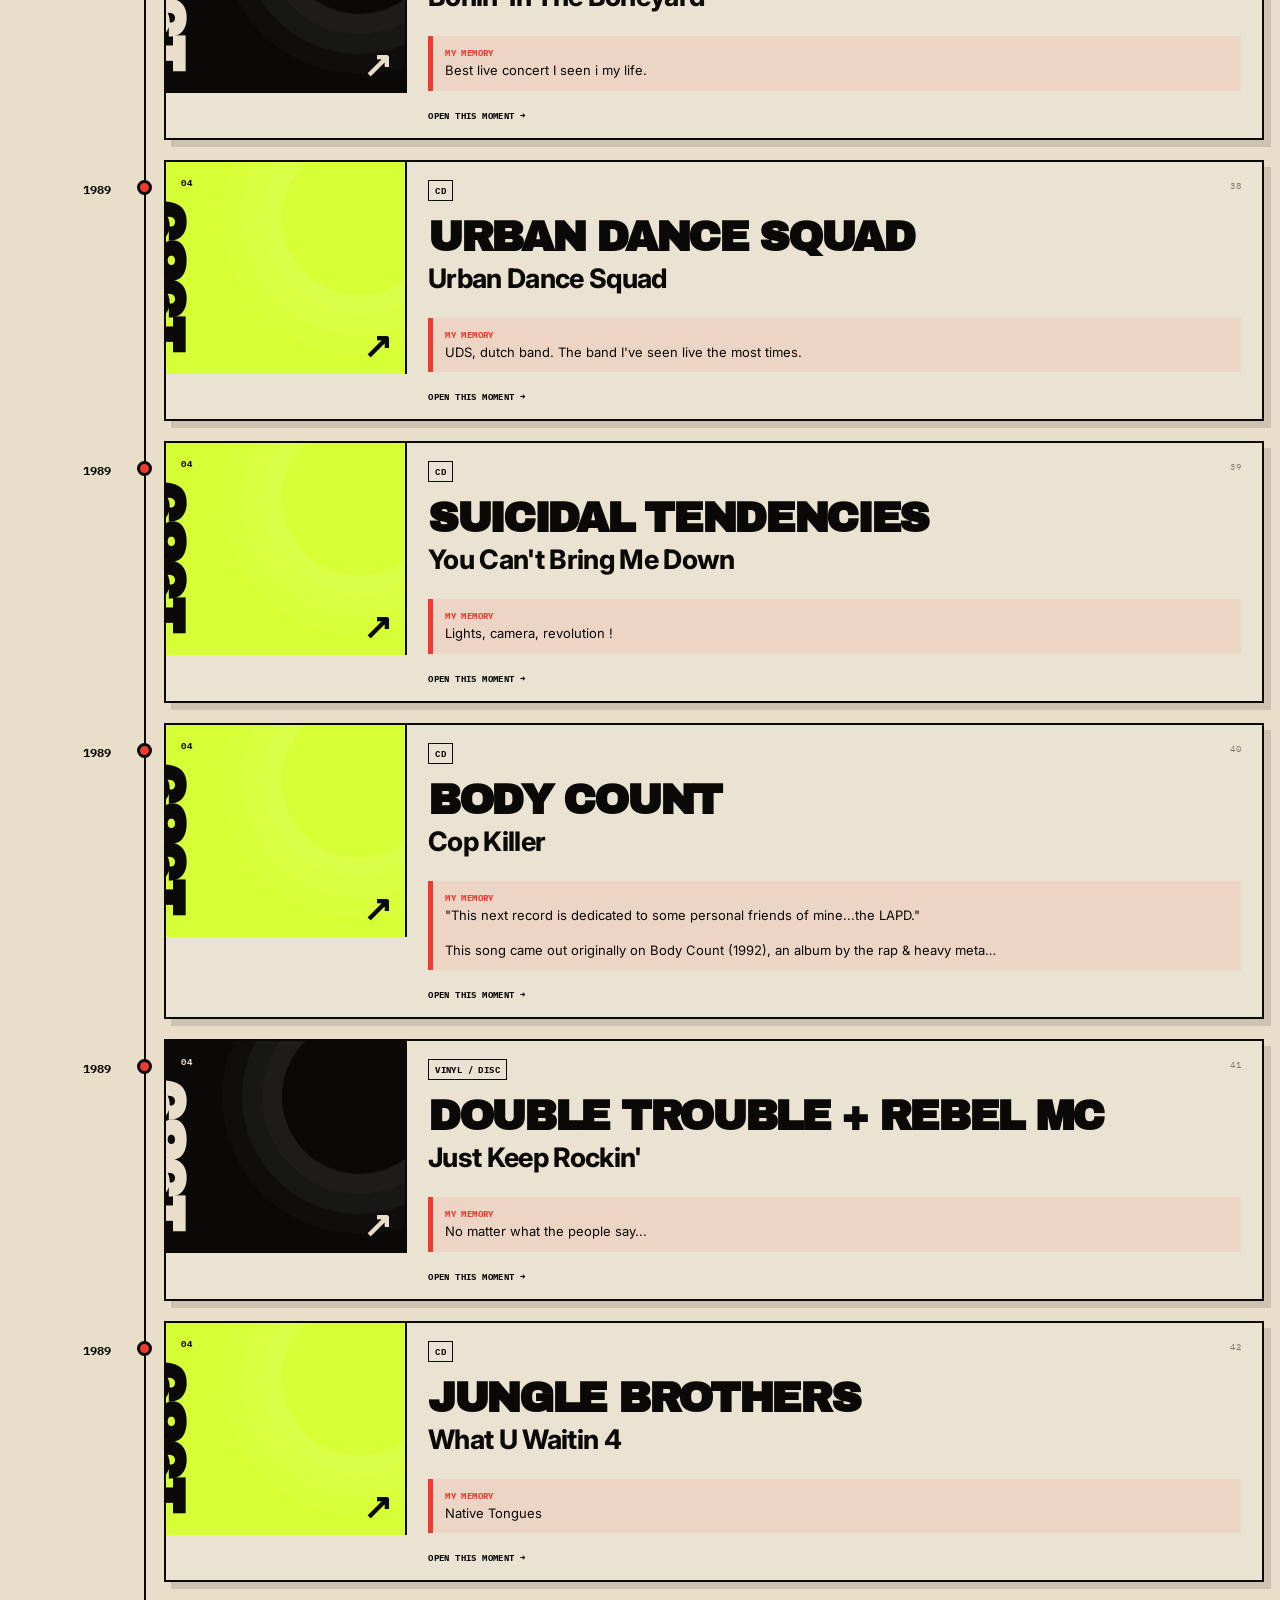
==== commit 76745121: "Update index.html" ====
--- a/index.html
+++ b/index.html
@@ -37,7 +37,7 @@
       <p class="hero__statement" data-i18n="heroStatement">Not a history of music. A life heard through music — records, pirate frequencies, television shocks, bass pressure, breakbeats and images that never left.</p>
       <div class="hero__details">
         <span id="trackCount">0 moments</span>
-        <span>1932? → 2004</span>
+        <span>1932 → 2004</span>
         <span id="memoryCount">0 personal memories</span>
       </div>
       <div class="hero__actions">
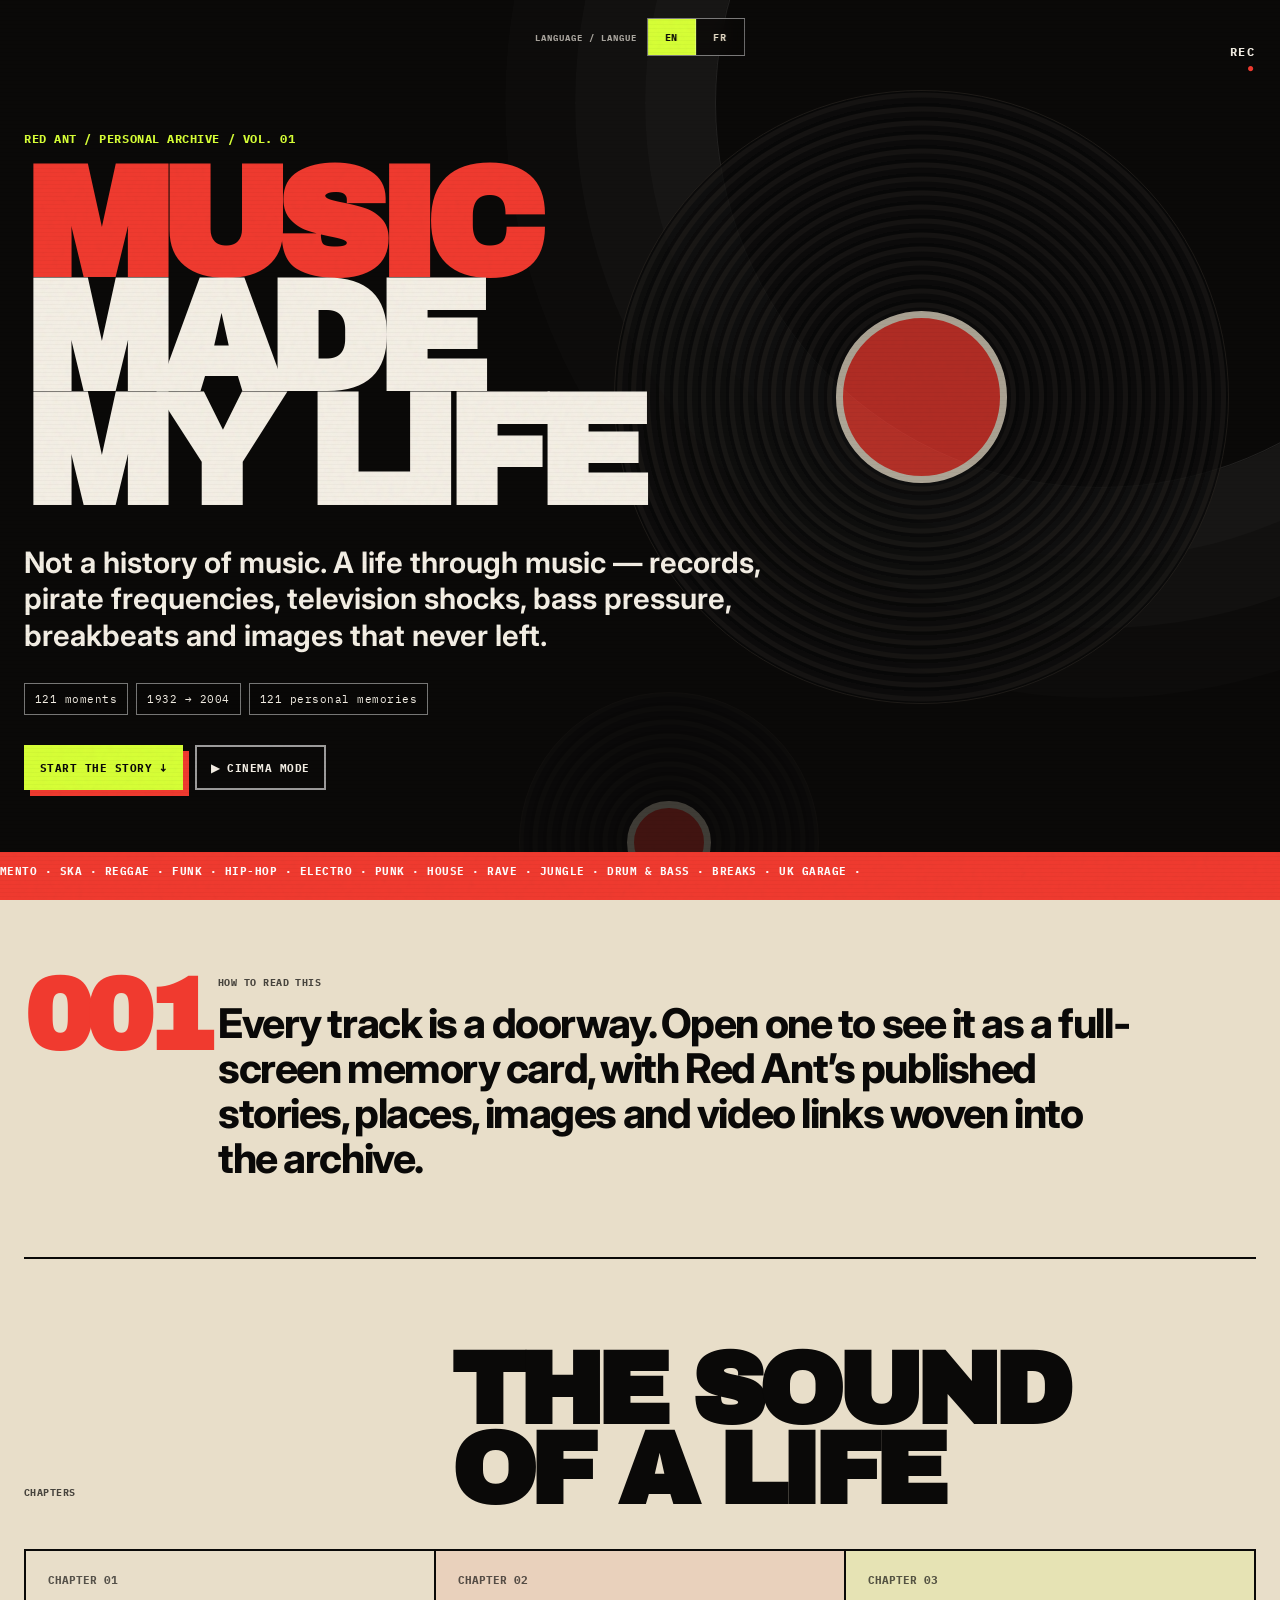
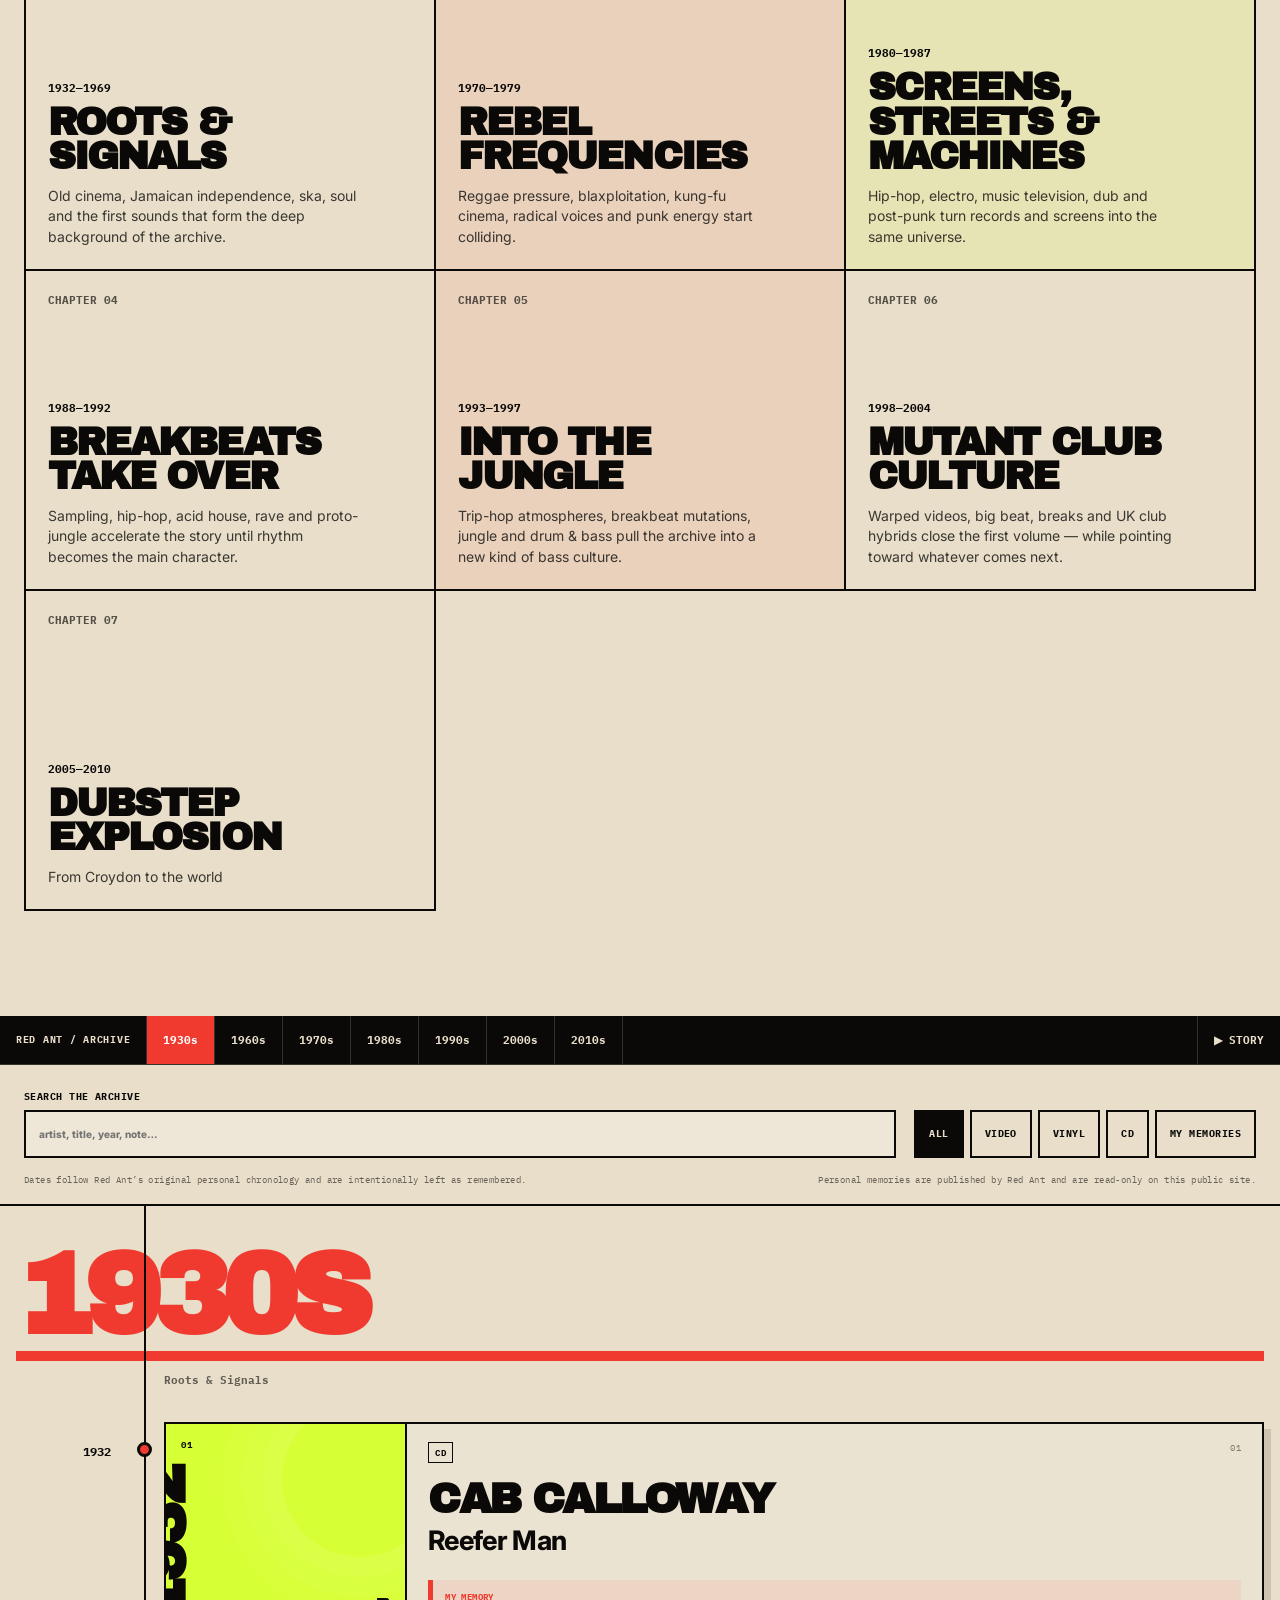
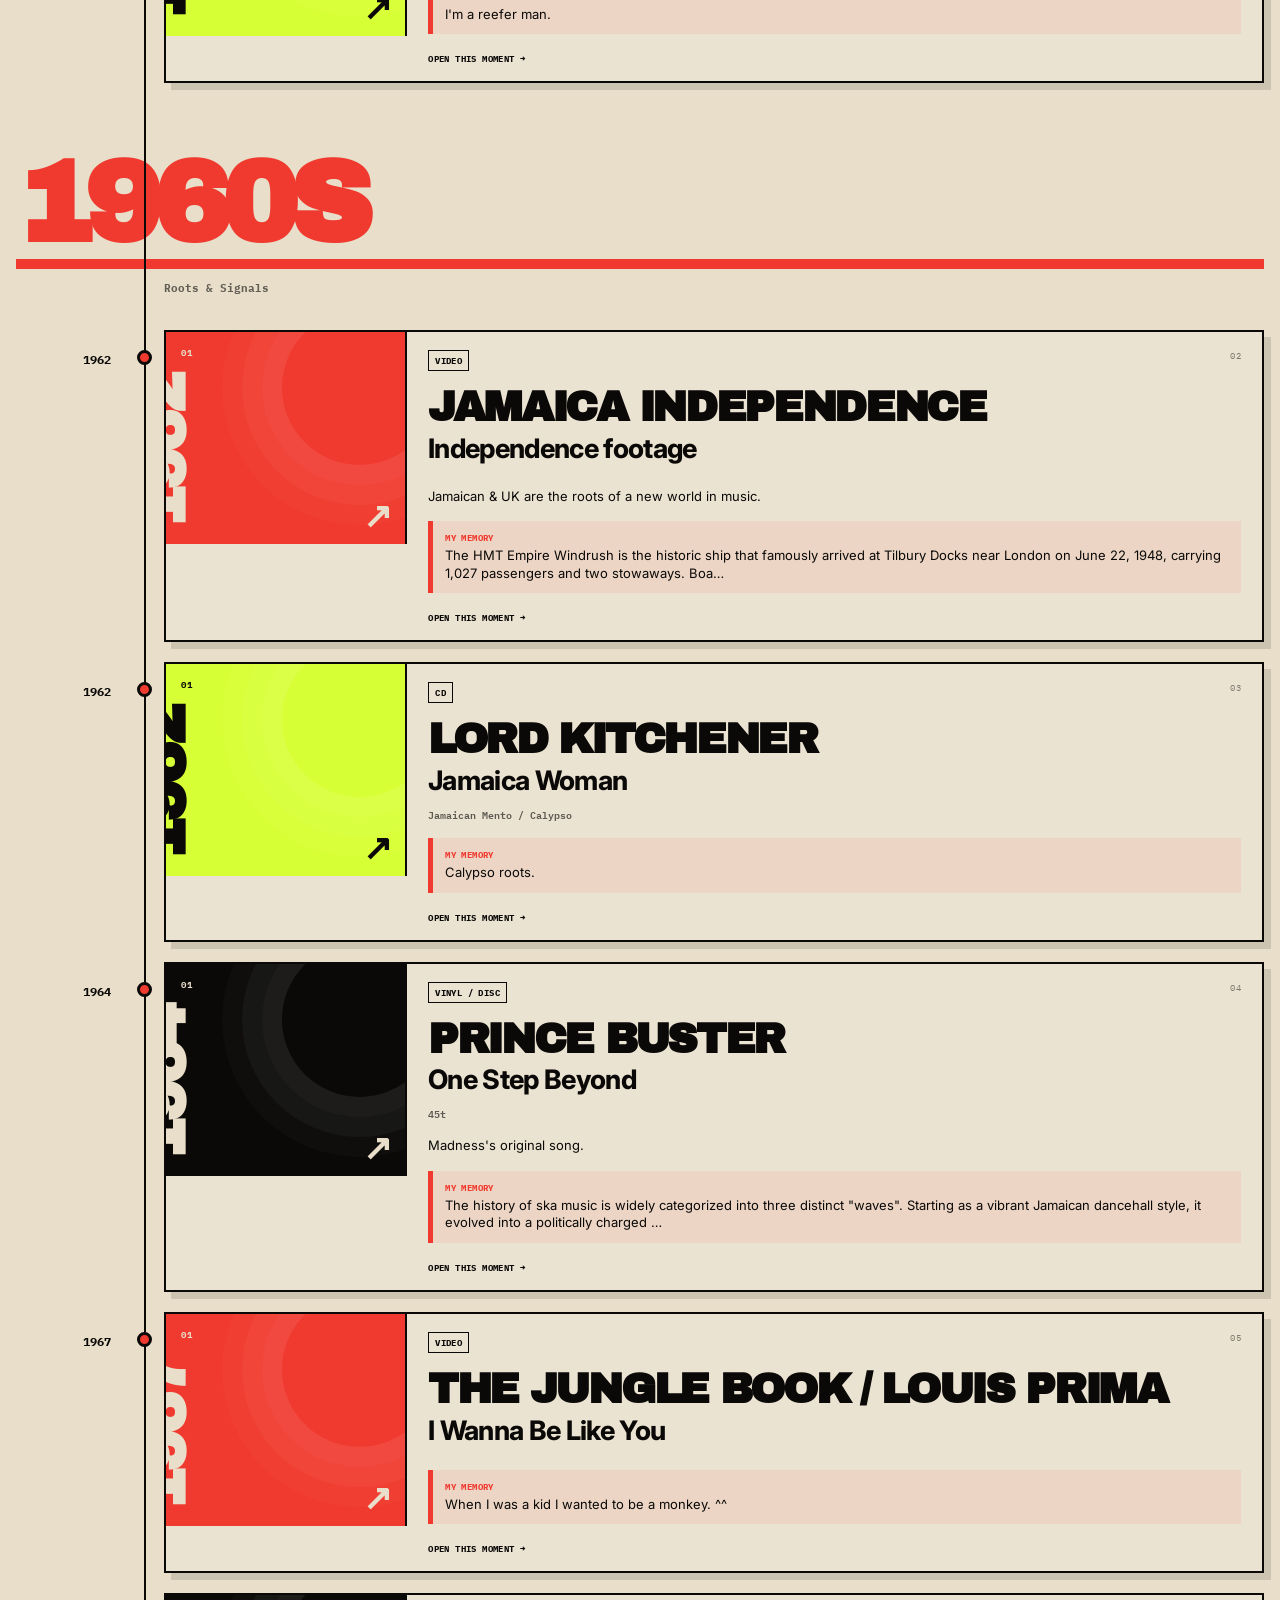
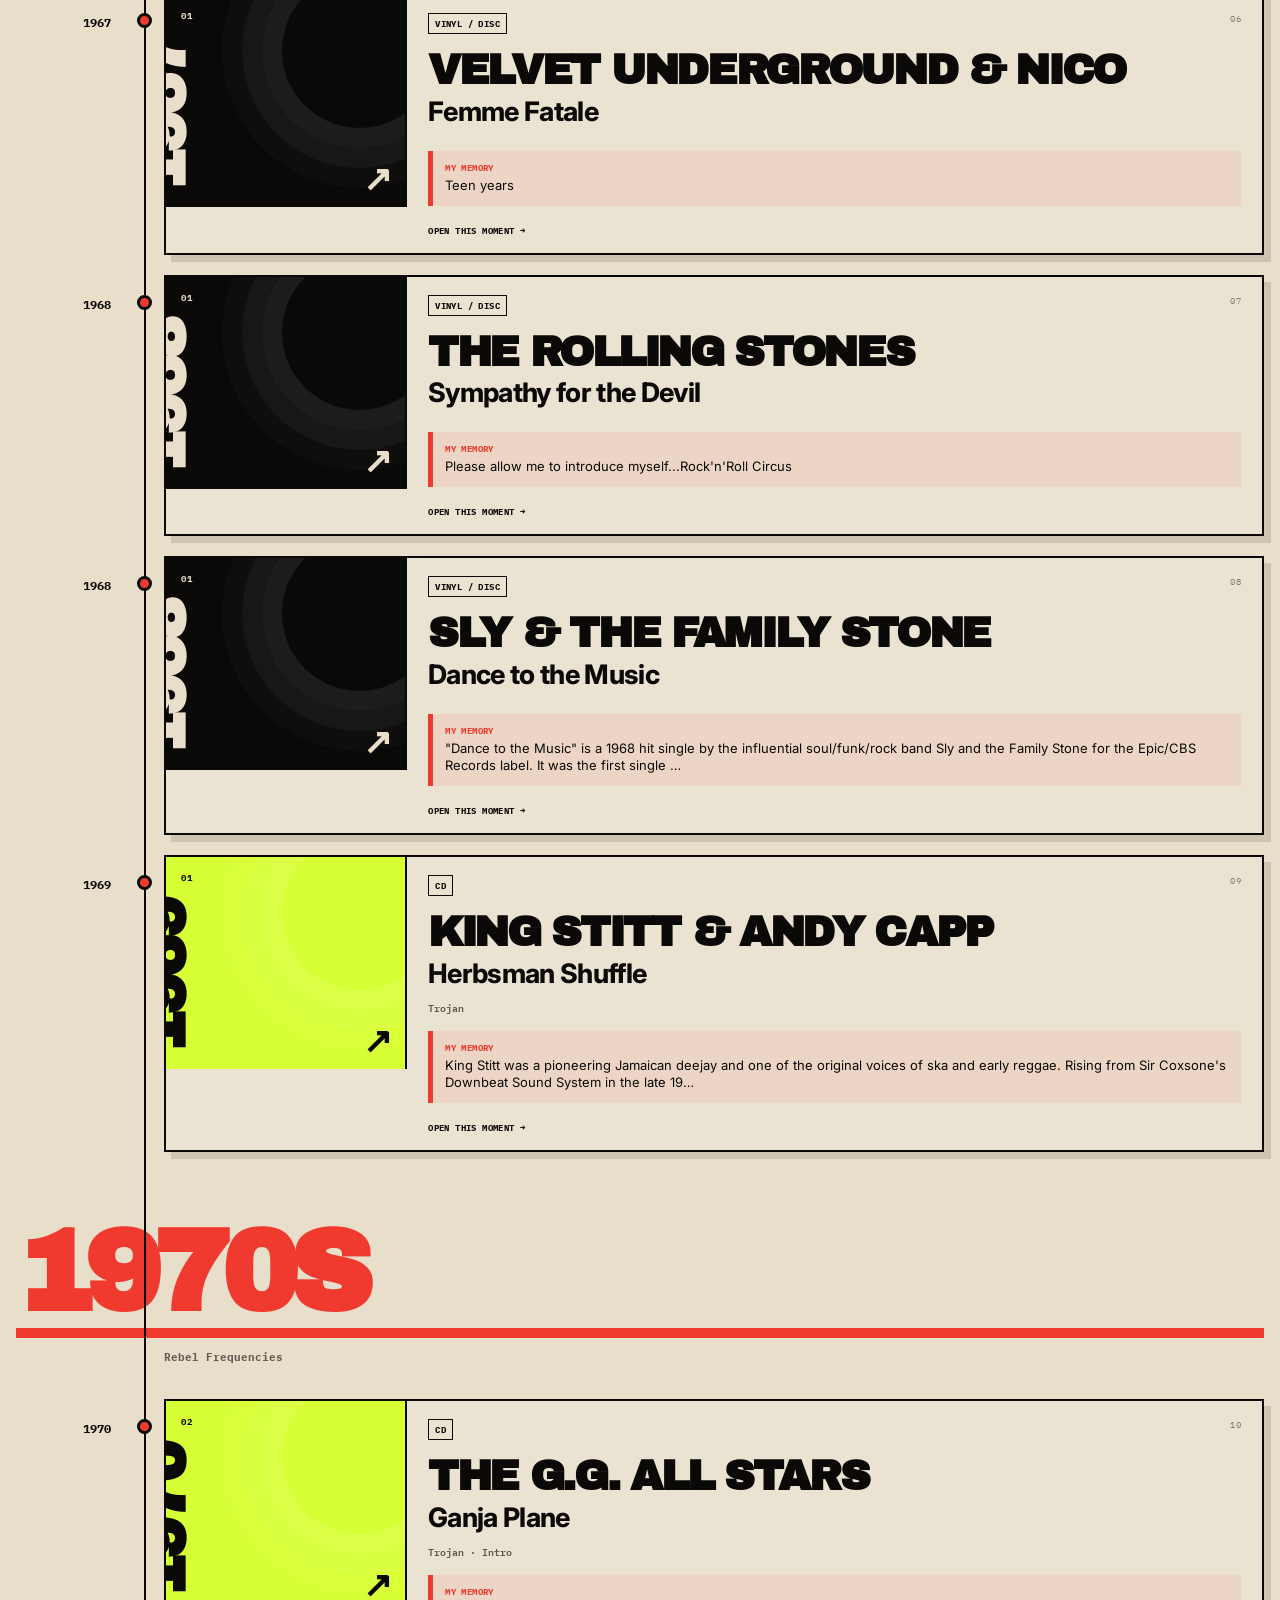
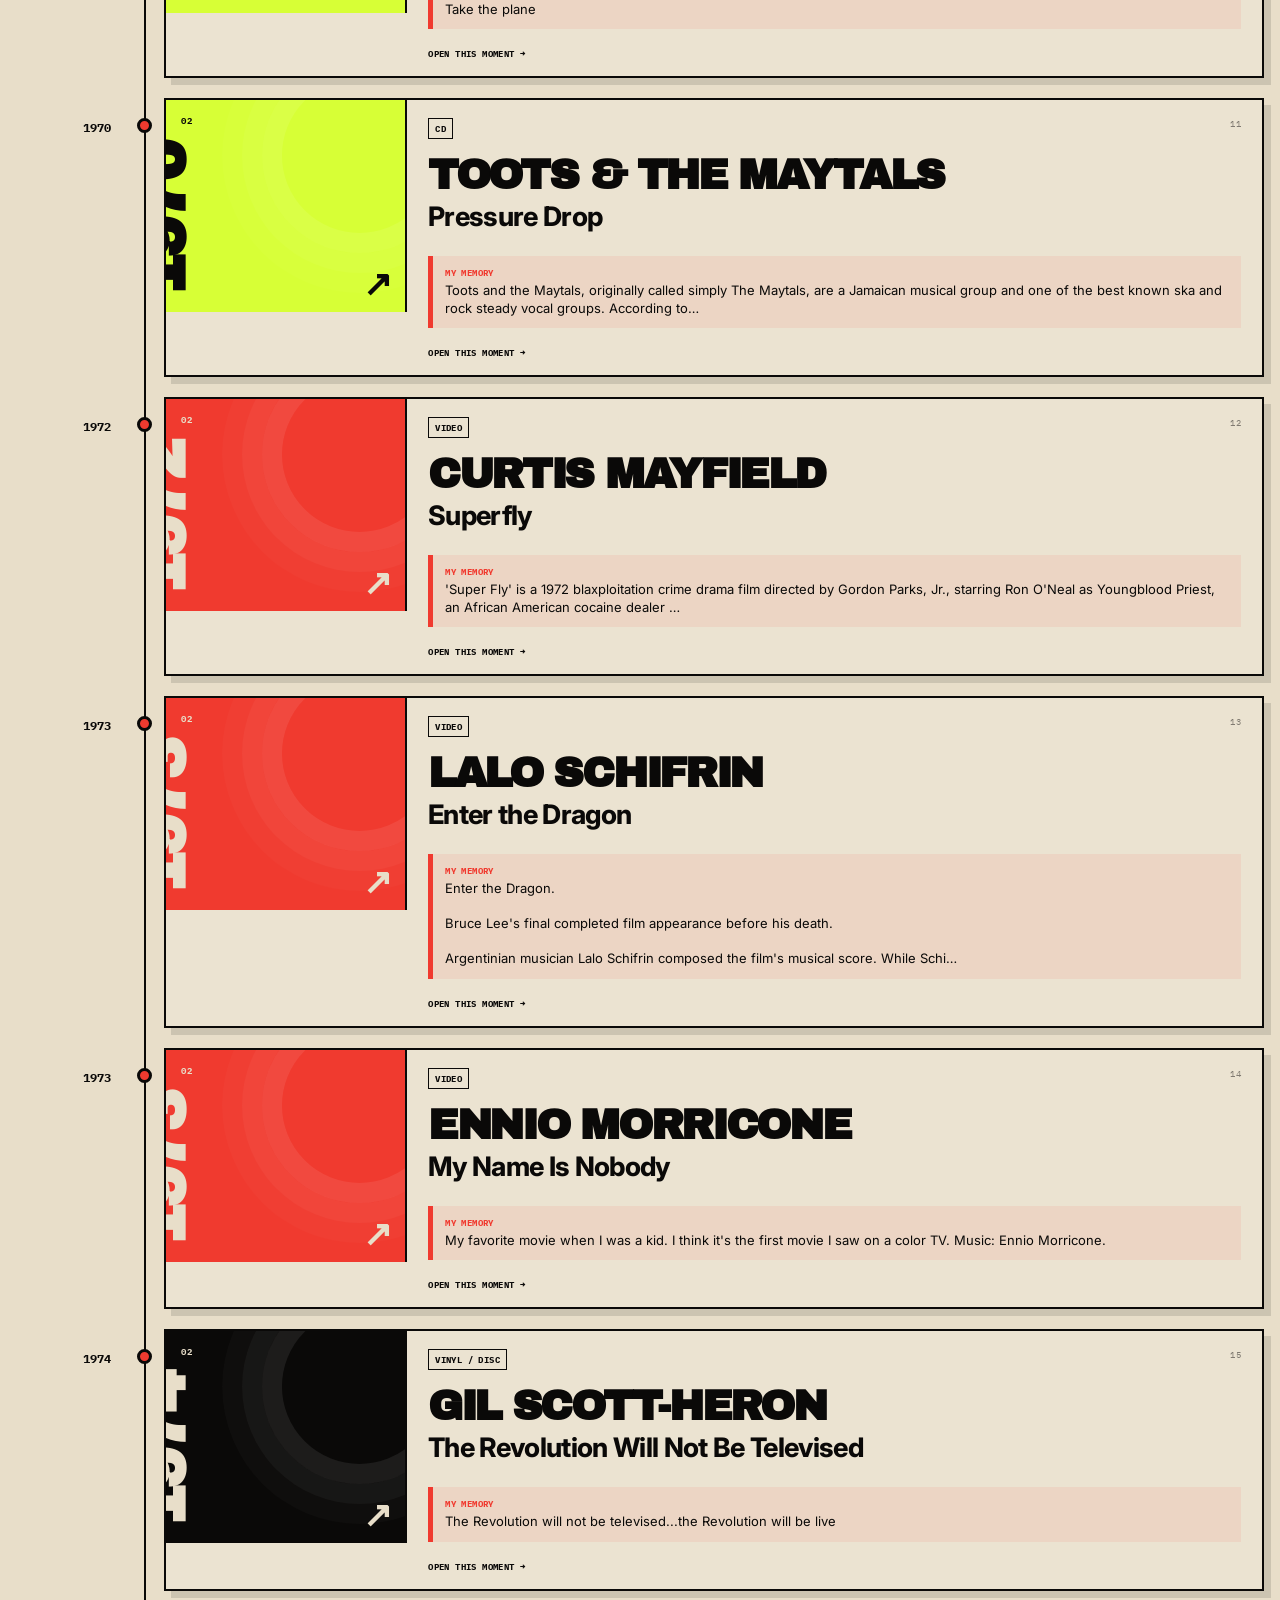
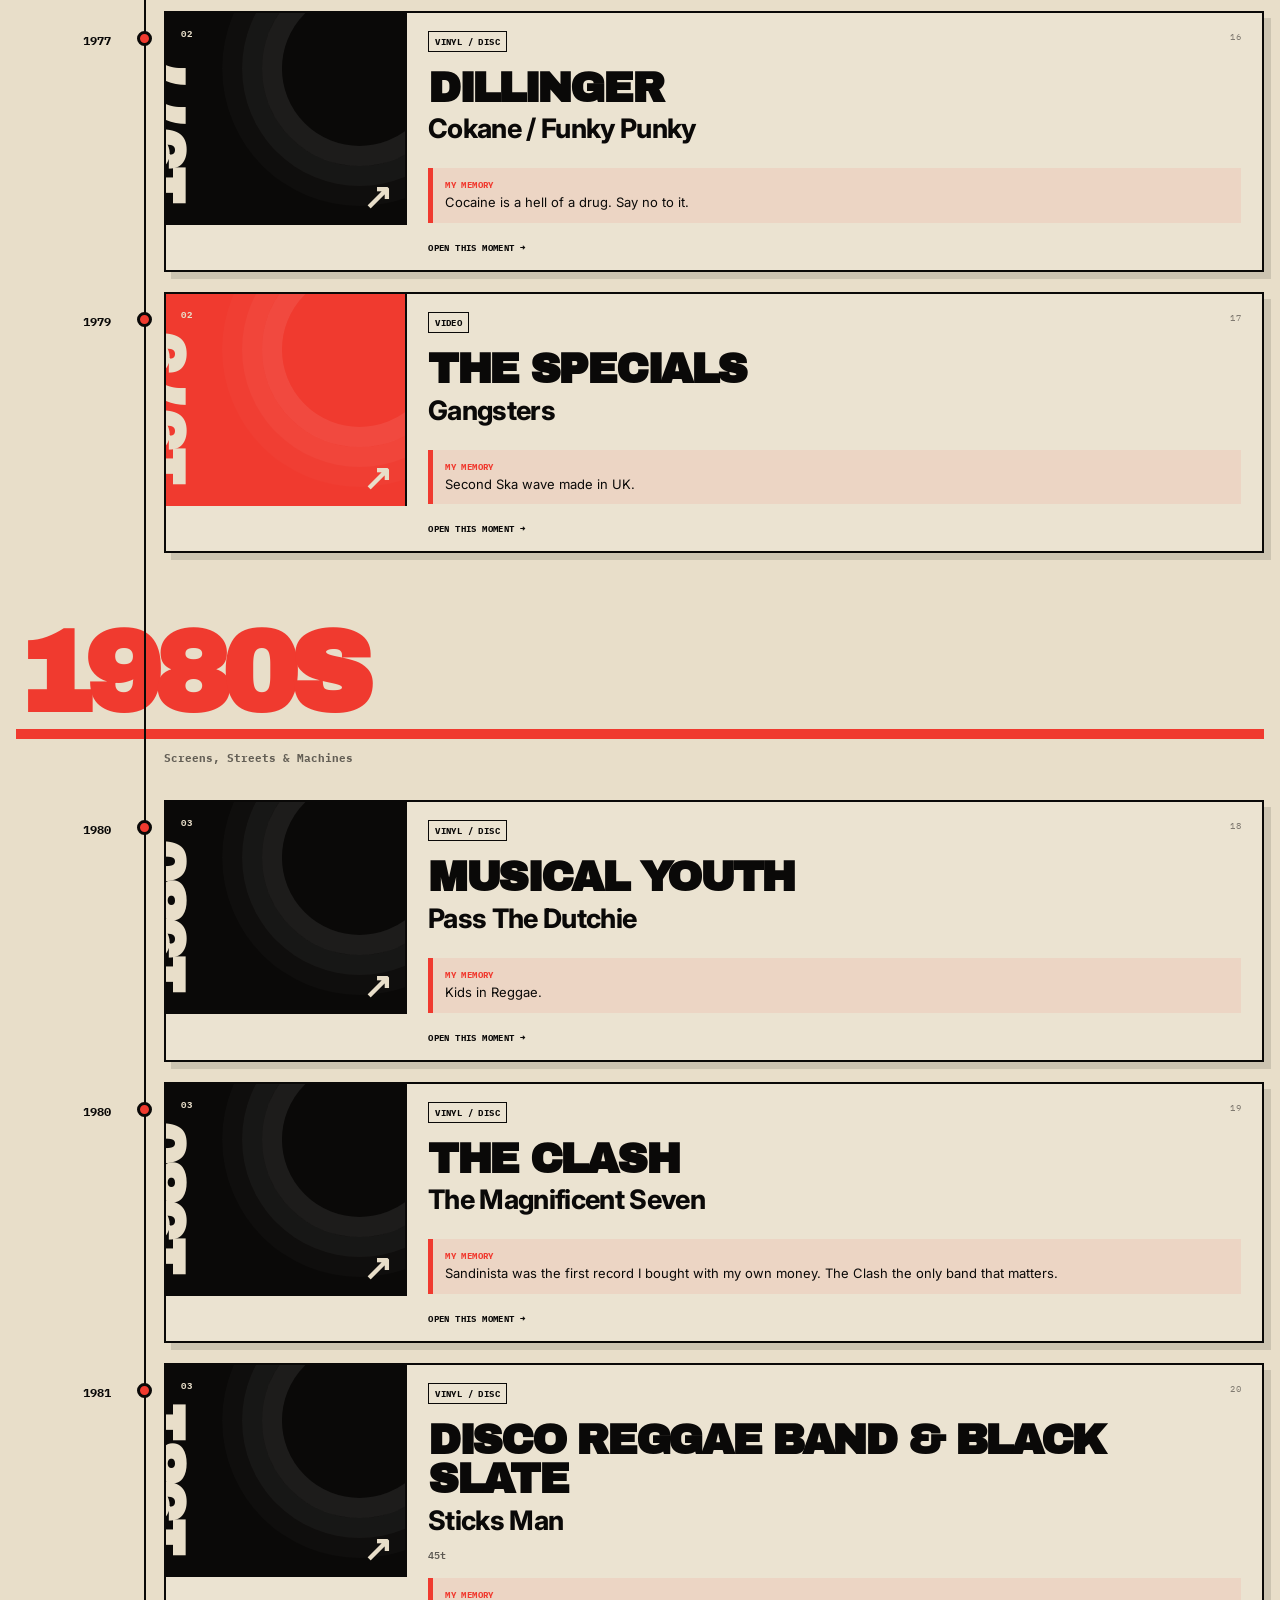
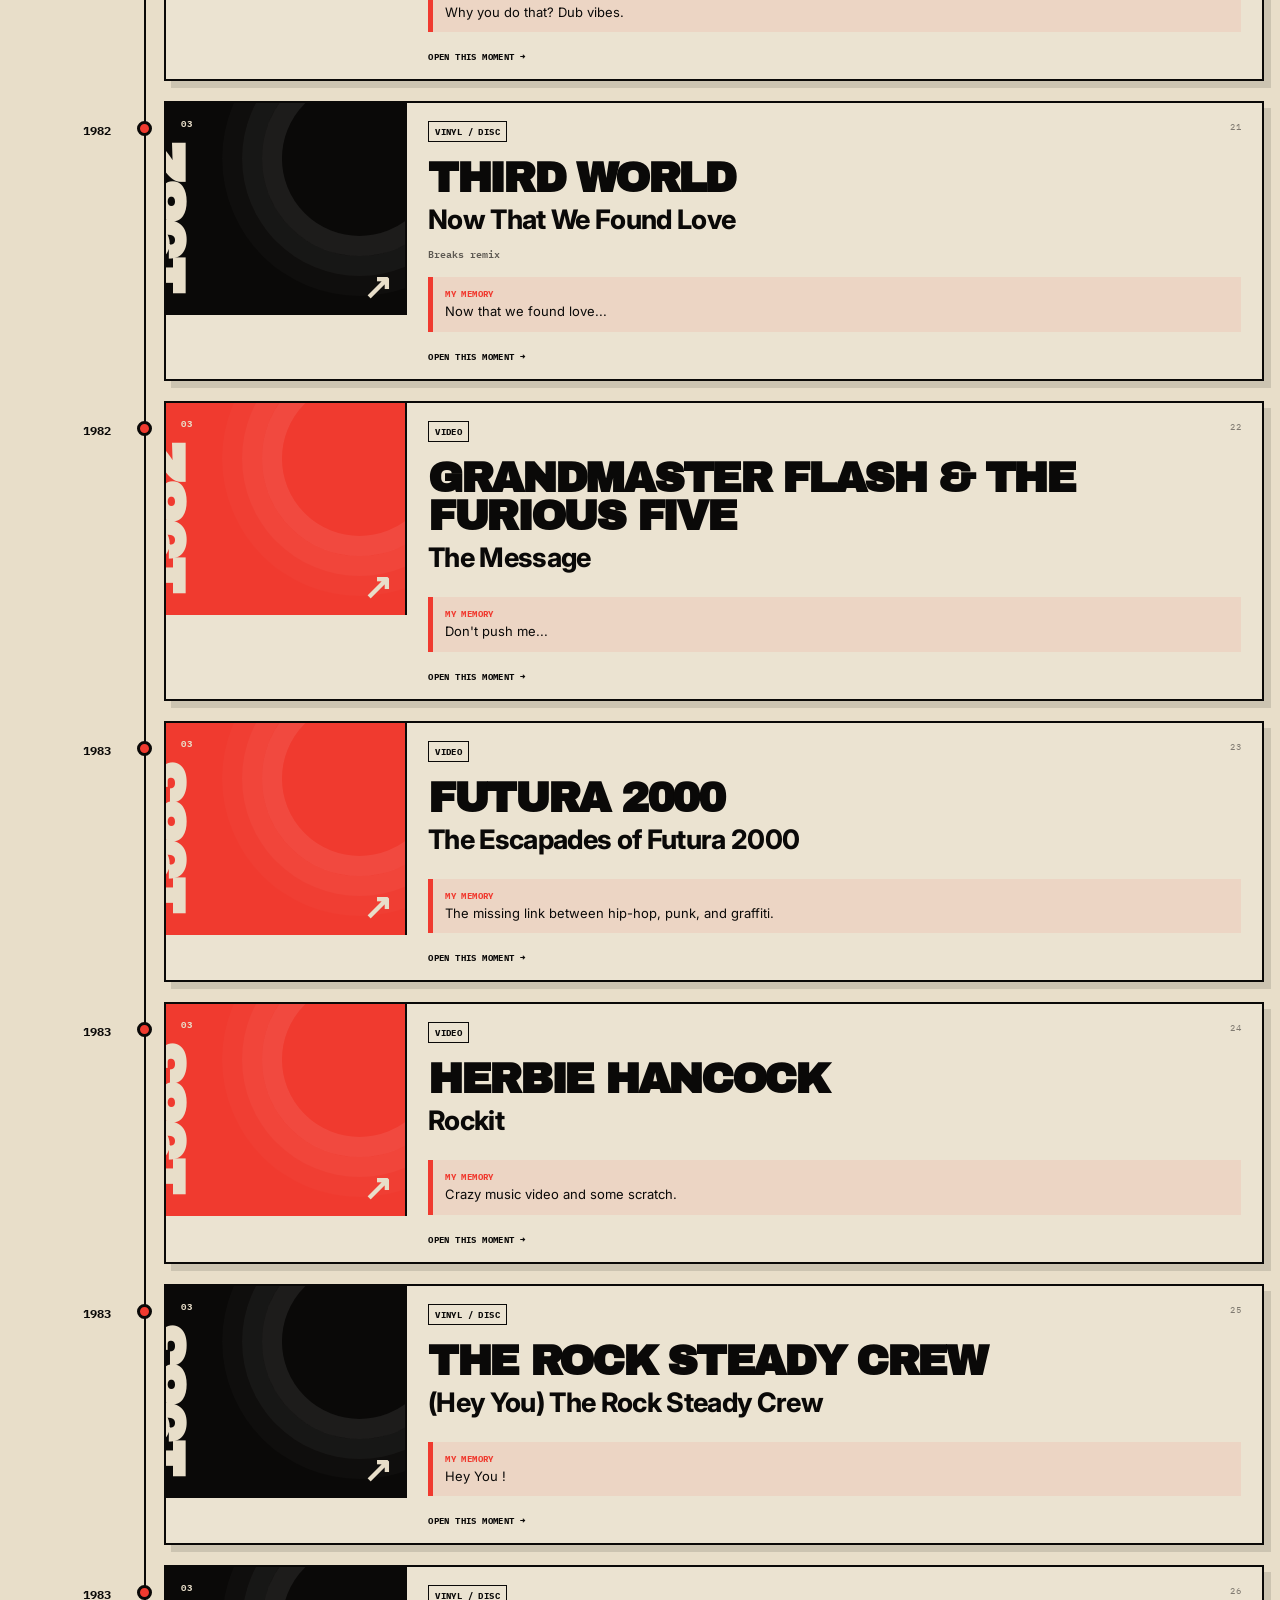
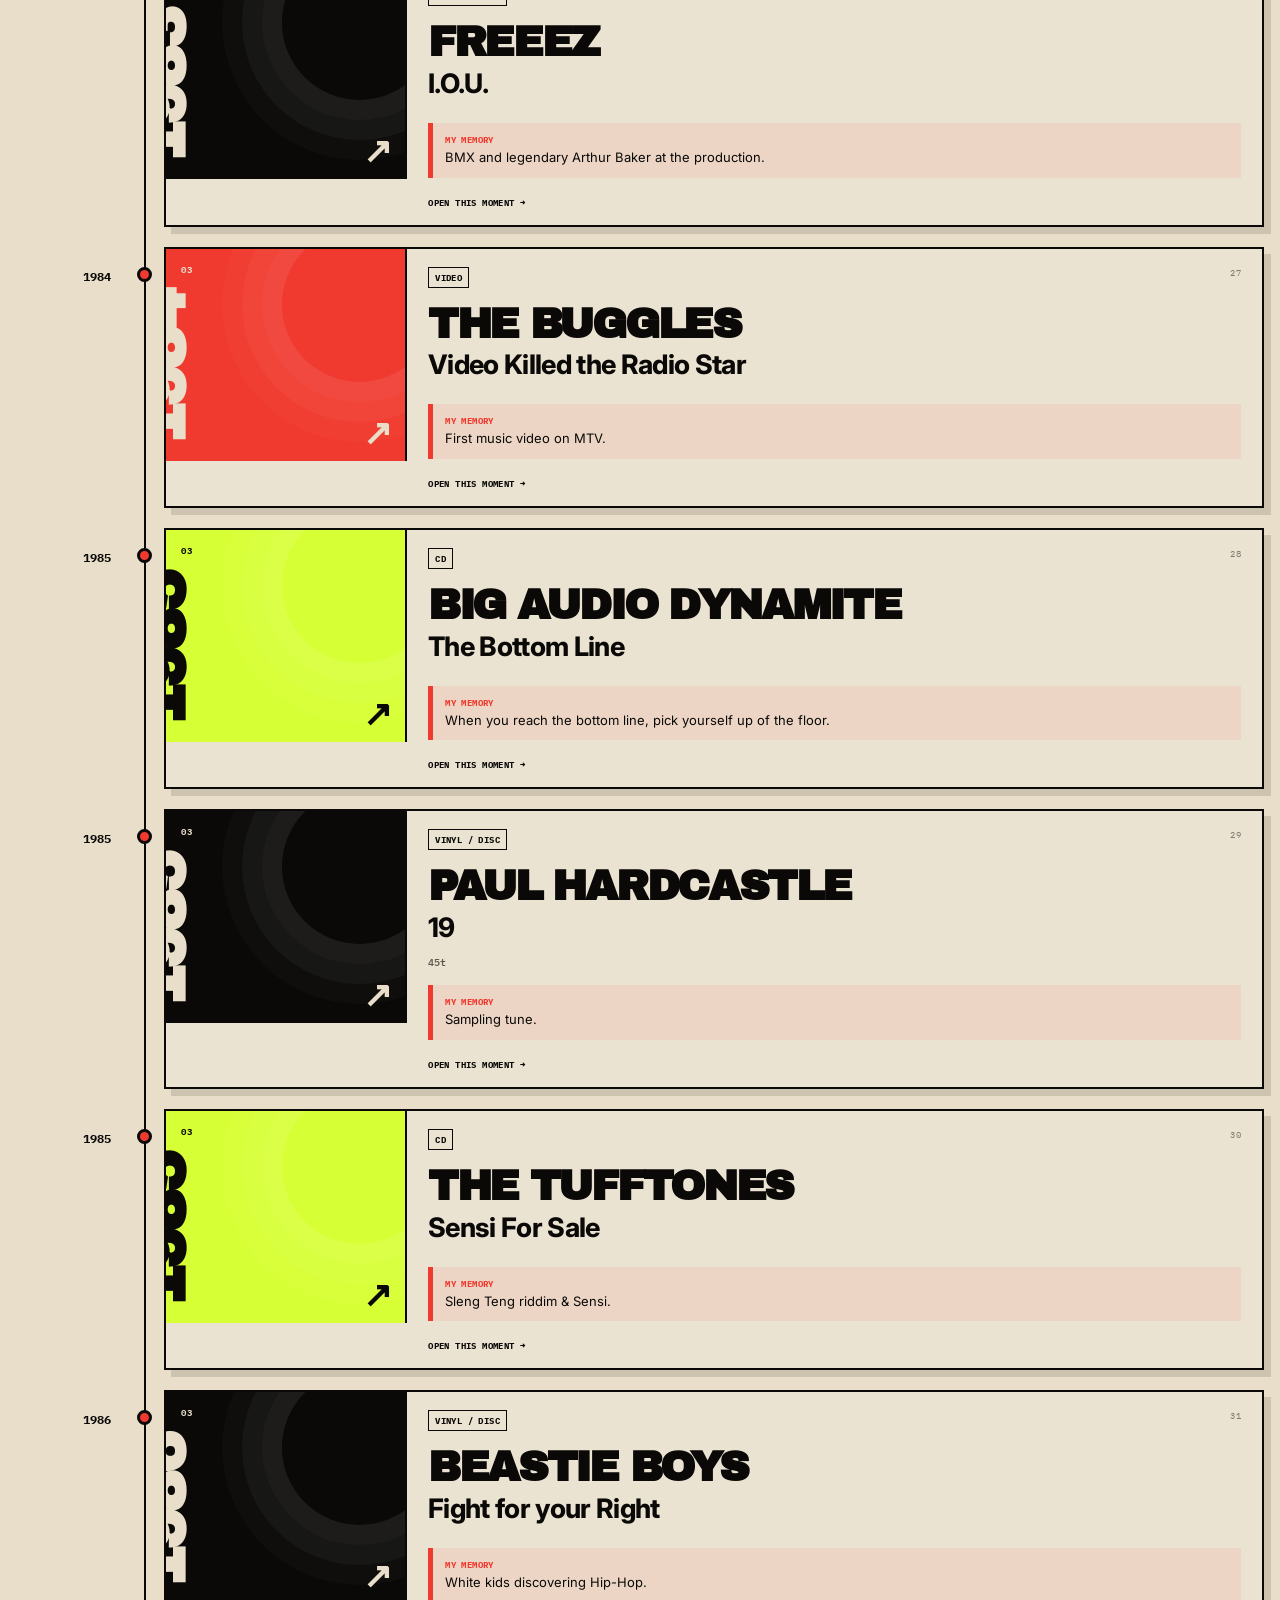
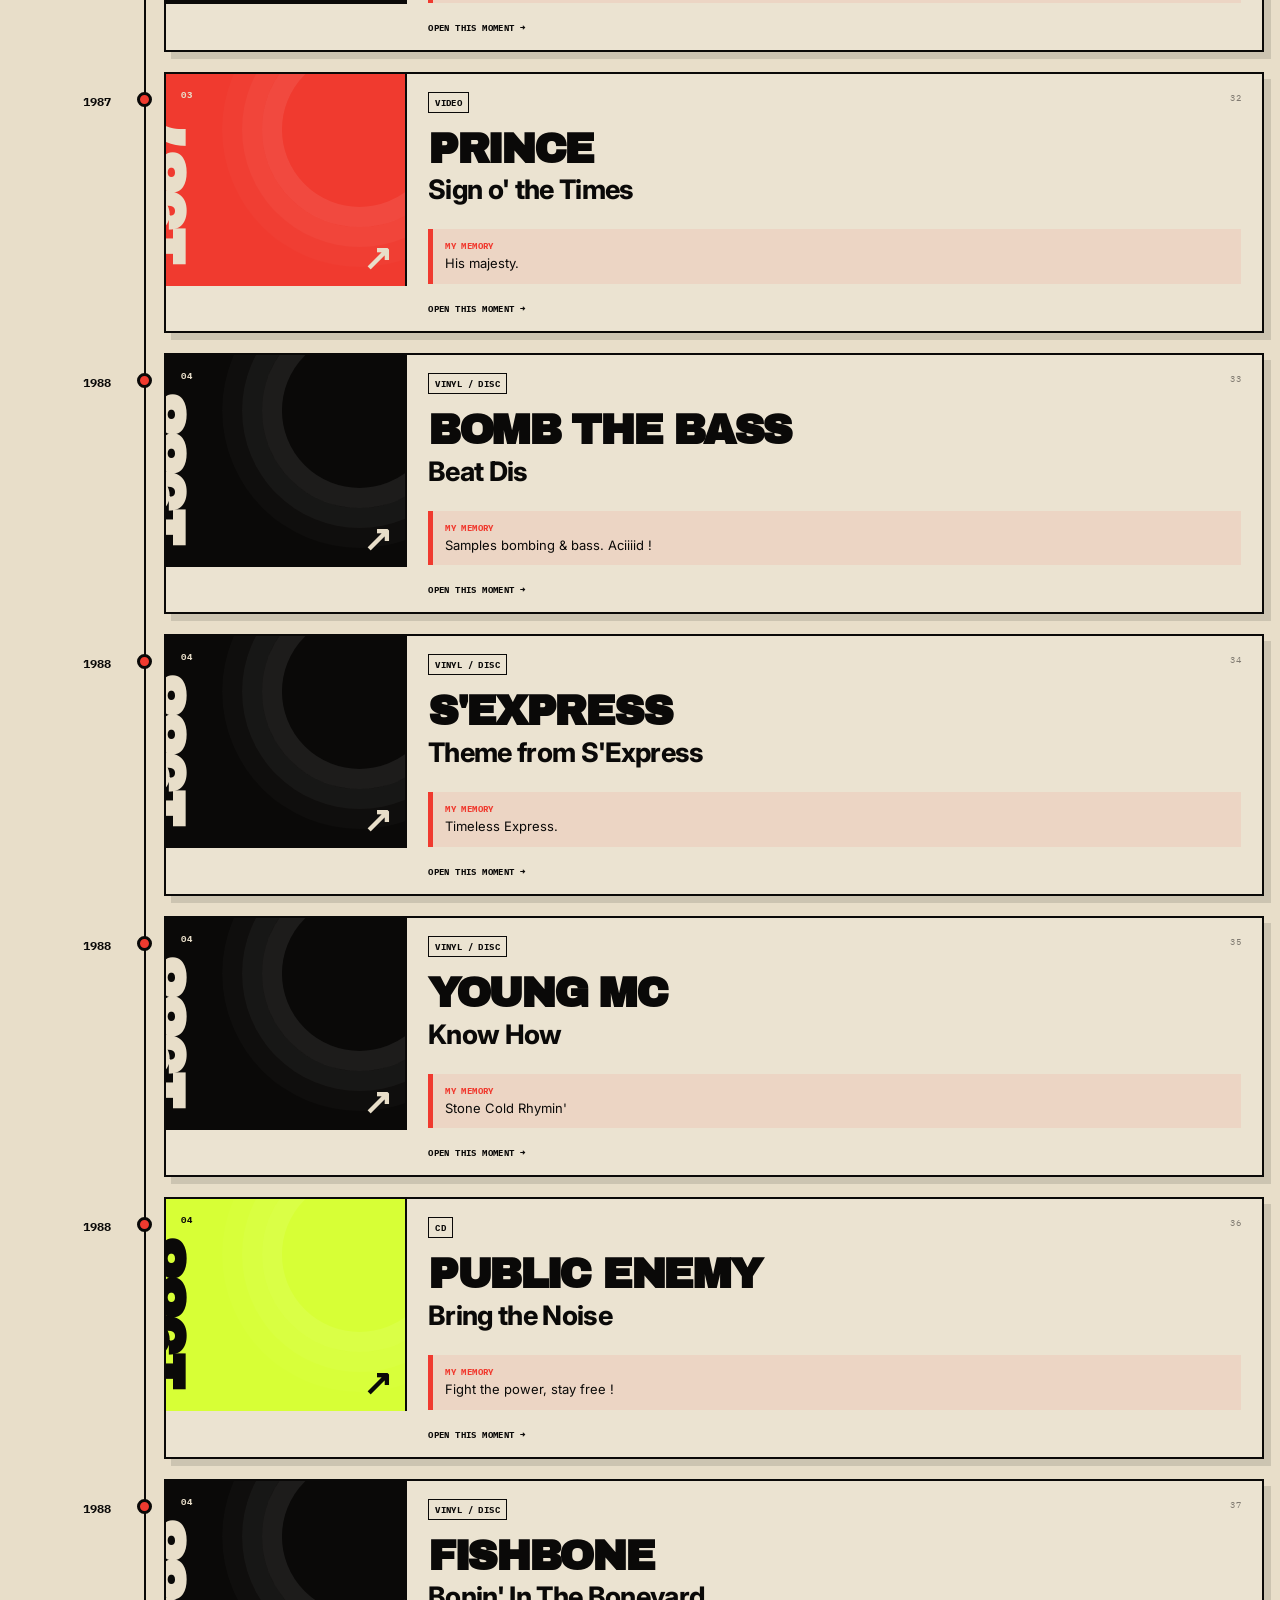
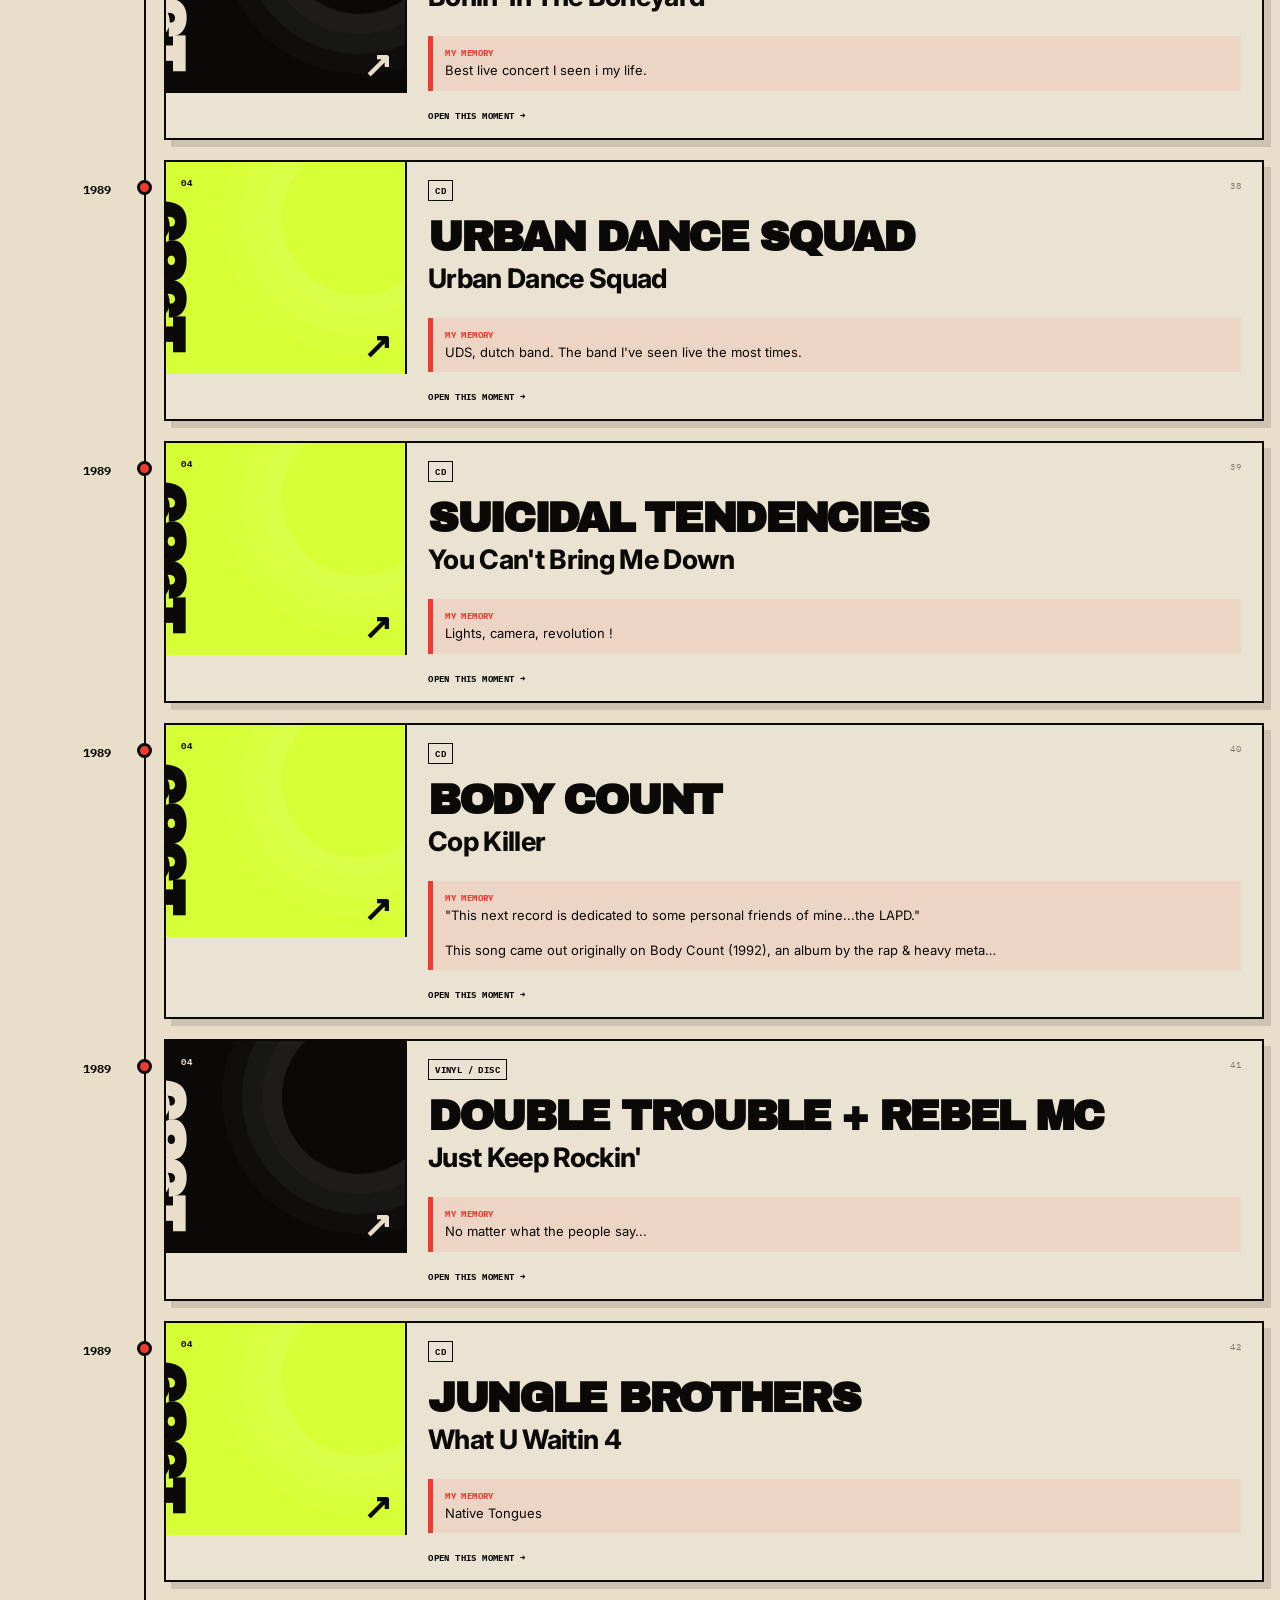
==== commit 528147e2: "Add files via upload" ====
--- a/index.html
+++ b/index.html
@@ -1,195 +1,195 @@
-<!doctype html>
-<html lang="en">
-<head>
-  <meta charset="utf-8" />
-  <meta name="viewport" content="width=device-width, initial-scale=1" />
-  <meta name="theme-color" content="#0a0908" />
-  <meta name="description" content="Music Story by Red Ant — a personal audiovisual autobiography told through records, CDs, videos and memories." />
-  <meta name="referrer" content="strict-origin-when-cross-origin" />
-  <title>Music Story by Red Ant — Audiovisual Autobiography</title>
-  <link rel="preconnect" href="https://fonts.googleapis.com">
-  <link rel="preconnect" href="https://fonts.gstatic.com" crossorigin>
-  <link href="https://fonts.googleapis.com/css2?family=Archivo+Black&family=IBM+Plex+Mono:wght@400;500;600;700&family=Inter:wght@400;500;600;700;800&display=swap" rel="stylesheet">
-  <link rel="stylesheet" href="styles.css?v=20260808-3" />
-</head>
-<body>
-  <div class="grain" aria-hidden="true"></div>
-  <div class="scanlines" aria-hidden="true"></div>
-
-  <header class="hero" id="top">
-    <div class="hero__language" aria-label="Language selector / Sélecteur de langue">
-      <span class="hero__language-label">LANGUAGE / LANGUE</span>
-      <div class="language-switch" role="group" aria-label="Language / Langue">
-        <button class="language-switch__button is-active" type="button" data-lang="en" aria-pressed="true">EN</button>
-        <button class="language-switch__button" type="button" data-lang="fr" aria-pressed="false">FR</button>
-      </div>
-    </div>
-
-    <div class="hero__backdrop" aria-hidden="true">
-      <div class="hero__disc hero__disc--one"></div>
-      <div class="hero__disc hero__disc--two"></div>
-      <div class="hero__counter">REC<br><span>●</span></div>
-    </div>
-
-    <div class="hero__content">
-      <p class="kicker" data-i18n="kicker">RED ANT / PERSONAL ARCHIVE / VOL. 01</p>
-      <h1 data-i18n-html="heroTitle"><span>MUSIC</span><br>MADE<br>MY LIFE</h1>
-      <p class="hero__statement" data-i18n="heroStatement">Not a history of music. A life heard through music — records, pirate frequencies, television shocks, bass pressure, breakbeats and images that never left.</p>
-      <div class="hero__details">
-        <span id="trackCount">0 moments</span>
-        <span>1932 → 2004</span>
-        <span id="memoryCount">0 personal memories</span>
-      </div>
-      <div class="hero__actions">
-        <a class="button button--primary" href="#chapters" data-i18n="startStory">START THE STORY ↓</a>
-        <button class="button button--ghost" id="cinemaStart" type="button" data-i18n="cinemaMode">▶ CINEMA MODE</button>
-      </div>
-    </div>
-
-    <div class="hero__ticker" aria-hidden="true">
-      <div>MENTO · SKA · REGGAE · FUNK · HIP-HOP · ELECTRO · PUNK · HOUSE · RAVE · JUNGLE · DRUM & BASS · BREAKS · UK GARAGE · </div>
-    </div>
-  </header>
-
-  <section class="manifesto">
-    <div class="manifesto__number">001</div>
-    <div>
-      <p class="section-label" data-i18n="howToRead">HOW TO READ THIS</p>
-      <p class="manifesto__text" data-i18n="manifesto">Every track is a doorway. Open one to see it as a full-screen memory card, with Red Ant’s published stories, places, images and video links woven into the archive.</p>
-    </div>
-  </section>
-
-  <section class="chapters" id="chapters" aria-label="Story chapters">
-    <div class="section-head">
-      <p class="section-label" data-i18n="chaptersLabel">CHAPTERS</p>
-      <h2 data-i18n-html="soundOfLife">THE SOUND<br>OF A LIFE</h2>
-    </div>
-    <div class="chapter-grid" id="chapterGrid"></div>
-  </section>
-
-  <nav class="decade-nav" aria-label="Jump by decade">
-    <div class="decade-nav__brand" data-i18n="navBrand">RED ANT / ARCHIVE</div>
-    <div class="decade-nav__inner" id="decadeNav"></div>
-    <div class="decade-nav__actions">
-      <button class="decade-nav__cinema" id="storyMode" type="button" data-i18n="storyButton">▶ STORY</button>
-    </div>
-  </nav>
-
-  <main>
-    <section class="controls-wrap" aria-label="Timeline controls">
-      <div class="controls">
-        <label class="search-box">
-          <span data-i18n="searchArchive">SEARCH THE ARCHIVE</span>
-          <input id="searchInput" type="search" placeholder="artist, title, year, note…" data-i18n-placeholder="searchPlaceholder" autocomplete="off" />
-        </label>
-
-        <div class="filter-group" id="filterGroup" aria-label="Filter by media type">
-          <button class="filter is-active" data-filter="ALL" data-i18n="filterAll">ALL</button>
-          <button class="filter" data-filter="VIDEO">VIDEO</button>
-          <button class="filter" data-filter="DISC" data-i18n="filterVinyl">VINYL</button>
-          <button class="filter" data-filter="CD">CD</button>
-          <button class="filter" data-filter="MEMORY" data-i18n="filterMemories">MY MEMORIES</button>
-        </div>
-      </div>
-      <div class="archive-note">
-        <p data-i18n="datesNote">Dates follow Red Ant’s original personal chronology and are intentionally left as remembered.</p>
-        <p data-i18n="storageNote">Personal memories are published by Red Ant and are read-only on this public site.</p>
-      </div>
-    </section>
-
-    <section class="timeline" id="timeline" aria-live="polite"></section>
-
-    <section class="empty-state" id="emptyState" hidden>
-      <div class="empty-state__disc"></div>
-      <h2 data-i18n="noSignal">NO SIGNAL.</h2>
-      <p data-i18n="tryAnother">Try another search or filter.</p>
-    </section>
-  </main>
-
-  <footer class="footer">
-    <div>
-      <p class="section-label" data-i18n="endVol">END OF VOL. 01</p>
-      <h2 data-i18n-html="keepsPlaying">THE STORY<br>KEEPS PLAYING.</h2>
-    </div>
-    <div class="footer__right">
-      <a href="#top" data-i18n="backBeginning">↑ BACK TO BEGINNING</a>
-      <p data-i18n-html="footerArchive">MUSIC STORY BY RED ANT<br>PERSONAL AUDIOVISUAL ARCHIVE</p>
-    </div>
-  </footer>
-
-  <template id="entryTemplate">
-    <article class="entry">
-      <div class="entry__year"></div>
-      <div class="entry__marker"><span></span></div>
-      <div class="entry__card">
-        <button class="entry__open" type="button" aria-label="Open story" data-i18n-aria="openStoryAria">
-          <div class="entry__visual" aria-hidden="true">
-            <img class="entry__visual-image" alt="" loading="lazy" decoding="async" hidden>
-            <span class="entry__visual-year"></span>
-            <span class="entry__visual-type"></span>
-            <span class="entry__play">↗</span>
-          </div>
-          <div class="entry__body">
-            <div class="entry__topline">
-              <span class="entry__type"></span>
-              <span class="entry__index"></span>
-            </div>
-            <h3 class="entry__artist"></h3>
-            <h4 class="entry__title"></h4>
-            <p class="entry__meta"></p>
-            <p class="entry__note"></p>
-            <div class="entry__memory-preview" hidden>
-              <span data-entry-memory-label>MY MEMORY</span>
-              <p></p>
-            </div>
-            <span class="entry__cta">OPEN THIS MOMENT →</span>
-          </div>
-        </button>
-      </div>
-    </article>
-  </template>
-
-  <div class="story-stage" id="storyStage" hidden aria-hidden="true">
-    <button class="story-stage__close" id="storyClose" type="button" aria-label="Close story">×</button>
-    <div class="story-stage__progress"><span id="storyProgress"></span></div>
-
-    <div class="story-stage__media" id="storyMedia">
-      <div class="story-art" id="storyArt">
-        <span class="story-art__year" id="storyYear"></span>
-        <span class="story-art__format" id="storyFormat"></span>
-        <span class="story-art__ghost">RED ANT</span>
-      </div>
-      <div class="story-stage__embed" id="storyEmbed" hidden></div>
-    </div>
-
-    <div class="story-stage__copy">
-      <p class="story-stage__chapter" id="storyChapter"></p>
-      <h2 id="storyArtist"></h2>
-      <h3 id="storyTitle"></h3>
-      <p class="story-stage__meta" id="storyMeta"></p>
-      <p class="story-stage__source-note" id="storySourceNote"></p>
-
-      <div class="story-memory" id="storyMemory" hidden>
-        <p class="section-label" id="storyMemoryLabel">MY MEMORY</p>
-        <p id="storyMemoryText"></p>
-        <p class="story-memory__place" id="storyMemoryPlace"></p>
-      </div>
-
-      <div class="story-stage__actions">
-        <a class="button button--primary" id="storyWatch" target="_blank" rel="noopener">WATCH / LISTEN ↗</a>
-        <a class="button button--ghost button--dark" id="storyDiscogs" target="_blank" rel="noopener">DISCOGS ↗</a>
-      </div>
-    </div>
-
-    <div class="story-stage__controls">
-      <button id="storyPrev" type="button">← PREV</button>
-      <div class="story-stage__counter" id="storyCounter">01 / 01</div>
-      <button id="storyAuto" type="button">▶ AUTO</button>
-      <button id="storyNext" type="button">NEXT →</button>
-    </div>
-  </div>
-
-  <script src="site-data.js"></script>
-  <script src="app.js?v=20260902-1"></script>
-</body>
-</html>
+<!doctype html>
+<html lang="en">
+<head>
+  <meta charset="utf-8" />
+  <meta name="viewport" content="width=device-width, initial-scale=1" />
+  <meta name="theme-color" content="#0a0908" />
+  <meta name="description" content="Music Story by Red Ant — a personal audiovisual autobiography told through records, CDs, videos and memories." />
+  <meta name="referrer" content="strict-origin-when-cross-origin" />
+  <title>Music Story by Red Ant — Audiovisual Autobiography</title>
+  <link rel="preconnect" href="https://fonts.googleapis.com">
+  <link rel="preconnect" href="https://fonts.gstatic.com" crossorigin>
+  <link href="https://fonts.googleapis.com/css2?family=Archivo+Black&family=IBM+Plex+Mono:wght@400;500;600;700&family=Inter:wght@400;500;600;700;800&display=swap" rel="stylesheet">
+  <link rel="stylesheet" href="styles.css?v=20260808-3" />
+</head>
+<body>
+  <div class="grain" aria-hidden="true"></div>
+  <div class="scanlines" aria-hidden="true"></div>
+
+  <header class="hero" id="top">
+    <div class="hero__language" aria-label="Language selector / Sélecteur de langue">
+      <span class="hero__language-label">LANGUAGE / LANGUE</span>
+      <div class="language-switch" role="group" aria-label="Language / Langue">
+        <button class="language-switch__button is-active" type="button" data-lang="en" aria-pressed="true">EN</button>
+        <button class="language-switch__button" type="button" data-lang="fr" aria-pressed="false">FR</button>
+      </div>
+    </div>
+
+    <div class="hero__backdrop" aria-hidden="true">
+      <div class="hero__disc hero__disc--one"></div>
+      <div class="hero__disc hero__disc--two"></div>
+      <div class="hero__counter">REC<br><span>●</span></div>
+    </div>
+
+    <div class="hero__content">
+      <p class="kicker" data-i18n="kicker">RED ANT / PERSONAL ARCHIVE / VOL. 01</p>
+      <h1 data-i18n-html="heroTitle"><span>MUSIC</span><br>MADE<br>MY LIFE</h1>
+      <p class="hero__statement" data-i18n="heroStatement">Not a history of music. A life heard through music — records, pirate frequencies, television shocks, bass pressure, breakbeats and images that never left.</p>
+      <div class="hero__details">
+        <span id="trackCount">0 moments</span>
+        <span>1932 → 2004</span>
+        <span id="memoryCount">0 personal memories</span>
+      </div>
+      <div class="hero__actions">
+        <a class="button button--primary" href="#chapters" data-i18n="startStory">START THE STORY ↓</a>
+        <button class="button button--ghost" id="cinemaStart" type="button" data-i18n="cinemaMode">▶ CINEMA MODE</button>
+      </div>
+    </div>
+
+    <div class="hero__ticker" aria-hidden="true">
+      <div>MENTO · SKA · REGGAE · FUNK · HIP-HOP · ELECTRO · PUNK · HOUSE · RAVE · JUNGLE · DRUM & BASS · BREAKS · UK GARAGE · </div>
+    </div>
+  </header>
+
+  <section class="manifesto">
+    <div class="manifesto__number">001</div>
+    <div>
+      <p class="section-label" data-i18n="howToRead">HOW TO READ THIS</p>
+      <p class="manifesto__text" data-i18n="manifesto">Every track is a doorway. Open one to see it as a full-screen memory card, with Red Ant’s published stories, places, images and video links woven into the archive.</p>
+    </div>
+  </section>
+
+  <section class="chapters" id="chapters" aria-label="Story chapters">
+    <div class="section-head">
+      <p class="section-label" data-i18n="chaptersLabel">CHAPTERS</p>
+      <h2 data-i18n-html="soundOfLife">THE SOUND<br>OF A LIFE</h2>
+    </div>
+    <div class="chapter-grid" id="chapterGrid"></div>
+  </section>
+
+  <nav class="decade-nav" aria-label="Jump by decade">
+    <div class="decade-nav__brand" data-i18n="navBrand">RED ANT / ARCHIVE</div>
+    <div class="decade-nav__inner" id="decadeNav"></div>
+    <div class="decade-nav__actions">
+      <button class="decade-nav__cinema" id="storyMode" type="button" data-i18n="storyButton">▶ STORY</button>
+    </div>
+  </nav>
+
+  <main>
+    <section class="controls-wrap" aria-label="Timeline controls">
+      <div class="controls">
+        <label class="search-box">
+          <span data-i18n="searchArchive">SEARCH THE ARCHIVE</span>
+          <input id="searchInput" type="search" placeholder="artist, title, year, note…" data-i18n-placeholder="searchPlaceholder" autocomplete="off" />
+        </label>
+
+        <div class="filter-group" id="filterGroup" aria-label="Filter by media type">
+          <button class="filter is-active" data-filter="ALL" data-i18n="filterAll">ALL</button>
+          <button class="filter" data-filter="VIDEO">VIDEO</button>
+          <button class="filter" data-filter="DISC" data-i18n="filterVinyl">VINYL</button>
+          <button class="filter" data-filter="CD">CD</button>
+          <button class="filter" data-filter="MEMORY" data-i18n="filterMemories">MY MEMORIES</button>
+        </div>
+      </div>
+      <div class="archive-note">
+        <p data-i18n="datesNote">Dates follow Red Ant’s original personal chronology and are intentionally left as remembered.</p>
+        <p data-i18n="storageNote">Personal memories are published by Red Ant and are read-only on this public site.</p>
+      </div>
+    </section>
+
+    <section class="timeline" id="timeline" aria-live="polite"></section>
+
+    <section class="empty-state" id="emptyState" hidden>
+      <div class="empty-state__disc"></div>
+      <h2 data-i18n="noSignal">NO SIGNAL.</h2>
+      <p data-i18n="tryAnother">Try another search or filter.</p>
+    </section>
+  </main>
+
+  <footer class="footer">
+    <div>
+      <p class="section-label" data-i18n="endVol">END OF VOL. 01</p>
+      <h2 data-i18n-html="keepsPlaying">THE STORY<br>KEEPS PLAYING.</h2>
+    </div>
+    <div class="footer__right">
+      <a href="#top" data-i18n="backBeginning">↑ BACK TO BEGINNING</a>
+      <p data-i18n-html="footerArchive">MUSIC STORY BY RED ANT<br>PERSONAL AUDIOVISUAL ARCHIVE</p>
+    </div>
+  </footer>
+
+  <template id="entryTemplate">
+    <article class="entry">
+      <div class="entry__year"></div>
+      <div class="entry__marker"><span></span></div>
+      <div class="entry__card">
+        <button class="entry__open" type="button" aria-label="Open story" data-i18n-aria="openStoryAria">
+          <div class="entry__visual" aria-hidden="true">
+            <img class="entry__visual-image" alt="" loading="lazy" decoding="async" hidden>
+            <span class="entry__visual-year"></span>
+            <span class="entry__visual-type"></span>
+            <span class="entry__play">↗</span>
+          </div>
+          <div class="entry__body">
+            <div class="entry__topline">
+              <span class="entry__type"></span>
+              <span class="entry__index"></span>
+            </div>
+            <h3 class="entry__artist"></h3>
+            <h4 class="entry__title"></h4>
+            <p class="entry__meta"></p>
+            <p class="entry__note"></p>
+            <div class="entry__memory-preview" hidden>
+              <span data-entry-memory-label>MY MEMORY</span>
+              <p></p>
+            </div>
+            <span class="entry__cta">OPEN THIS MOMENT →</span>
+          </div>
+        </button>
+      </div>
+    </article>
+  </template>
+
+  <div class="story-stage" id="storyStage" hidden aria-hidden="true">
+    <button class="story-stage__close" id="storyClose" type="button" aria-label="Close story">×</button>
+    <div class="story-stage__progress"><span id="storyProgress"></span></div>
+
+    <div class="story-stage__media" id="storyMedia">
+      <div class="story-art" id="storyArt">
+        <span class="story-art__year" id="storyYear"></span>
+        <span class="story-art__format" id="storyFormat"></span>
+        <span class="story-art__ghost">RED ANT</span>
+      </div>
+      <div class="story-stage__embed" id="storyEmbed" hidden></div>
+    </div>
+
+    <div class="story-stage__copy">
+      <p class="story-stage__chapter" id="storyChapter"></p>
+      <h2 id="storyArtist"></h2>
+      <h3 id="storyTitle"></h3>
+      <p class="story-stage__meta" id="storyMeta"></p>
+      <p class="story-stage__source-note" id="storySourceNote"></p>
+
+      <div class="story-memory" id="storyMemory" hidden>
+        <p class="section-label" id="storyMemoryLabel">MY MEMORY</p>
+        <p id="storyMemoryText"></p>
+        <p class="story-memory__place" id="storyMemoryPlace"></p>
+      </div>
+
+      <div class="story-stage__actions">
+        <a class="button button--primary" id="storyWatch" target="_blank" rel="noopener">WATCH / LISTEN ↗</a>
+        <a class="button button--ghost button--dark" id="storyDiscogs" target="_blank" rel="noopener">DISCOGS ↗</a>
+      </div>
+    </div>
+
+    <div class="story-stage__controls">
+      <button id="storyPrev" type="button">← PREV</button>
+      <div class="story-stage__counter" id="storyCounter">01 / 01</div>
+      <button id="storyAuto" type="button">▶ AUTO</button>
+      <button id="storyNext" type="button">NEXT →</button>
+    </div>
+  </div>
+
+  <script src="site-data.js"></script>
+  <script src="app.js?v=20260902-1"></script>
+</body>
+</html>
--- a/styles.css
+++ b/styles.css
@@ -1,528 +1,528 @@
-:root {
-  --ink: #0a0908;
-  --ink-2: #161411;
-  --paper: #e8dec9;
-  --paper-2: #cfc3aa;
-  --red: #f03a2f;
-  --acid: #d7ff36;
-  --blue: #73a9ff;
-  --white: #f4efe5;
-  --line: rgba(10, 9, 8, .22);
-  --max: 1260px;
-  --mono: "IBM Plex Mono", monospace;
-  --display: "Archivo Black", Impact, sans-serif;
-  --sans: Inter, system-ui, sans-serif;
-}
-
-* { box-sizing: border-box; }
-html { scroll-behavior: smooth; }
-body {
-  margin: 0;
-  color: var(--ink);
-  background: var(--paper);
-  font-family: var(--sans);
-  overflow-x: hidden;
-}
-body.is-locked { overflow: hidden; }
-::selection { background: var(--red); color: #fff; }
-a { color: inherit; }
-button, input, textarea { font: inherit; }
-button { cursor: pointer; }
-button, a { -webkit-tap-highlight-color: transparent; }
-
-.grain {
-  position: fixed;
-  inset: 0;
-  z-index: 200;
-  pointer-events: none;
-  opacity: .18;
-  mix-blend-mode: multiply;
-  background-image: url("data:image/svg+xml,%3Csvg viewBox='0 0 180 180' xmlns='http://www.w3.org/2000/svg'%3E%3Cfilter id='n'%3E%3CfeTurbulence type='fractalNoise' baseFrequency='.82' numOctaves='4' stitchTiles='stitch'/%3E%3C/filter%3E%3Crect width='100%25' height='100%25' filter='url(%23n)' opacity='.3'/%3E%3C/svg%3E");
-}
-.scanlines {
-  position: fixed;
-  inset: 0;
-  z-index: 199;
-  pointer-events: none;
-  opacity: .045;
-  background: repeating-linear-gradient(0deg, transparent 0 3px, #000 4px);
-}
-
-.kicker, .section-label, .hero__details, .hero__ticker, .button, .decade-nav,
-.search-box span, .filter, .archive-note, .entry__type, .entry__index, .entry__cta,
-.entry__memory-preview span, .story-stage__chapter, .story-stage__meta, .story-stage__controls,
-.memory-editor label > span, .memory-editor__privacy, .memory-editor__track {
-  font-family: var(--mono);
-  letter-spacing: .045em;
-}
-
-.hero {
-  min-height: 100svh;
-  position: relative;
-  overflow: hidden;
-  background: var(--ink);
-  color: var(--white);
-  border-bottom: 10px solid var(--red);
-  display: grid;
-  align-items: end;
-}
-.hero__backdrop { position: absolute; inset: 0; overflow: hidden; }
-.hero__backdrop::before {
-  content: "";
-  position: absolute;
-  width: 60vw;
-  height: 60vw;
-  min-width: 720px;
-  min-height: 720px;
-  border: 1px solid rgba(255,255,255,.1);
-  border-radius: 50%;
-  right: -16vw;
-  top: -22vw;
-  box-shadow: 0 0 0 70px rgba(255,255,255,.02), 0 0 0 140px rgba(255,255,255,.018), 0 0 0 210px rgba(255,255,255,.012);
-}
-.hero__disc {
-  position: absolute;
-  border-radius: 50%;
-  background: repeating-radial-gradient(circle, #0d0d0d 0 5px, #1a1816 6px 10px, #080808 11px 14px);
-  border: 1px solid #26221e;
-  animation: slowSpin 26s linear infinite;
-}
-.hero__disc::after {
-  content: "";
-  position: absolute;
-  inset: 36%;
-  border-radius: 50%;
-  background: var(--red);
-  border: 7px solid var(--paper);
-}
-.hero__disc--one { width: min(48vw, 620px); aspect-ratio: 1; right: 4vw; top: 10vh; opacity: .72; }
-.hero__disc--two { width: min(24vw, 300px); aspect-ratio: 1; right: 36vw; bottom: -8vw; opacity: .24; animation-direction: reverse; }
-@keyframes slowSpin { to { transform: rotate(360deg); } }
-.hero__counter {
-  position: absolute;
-  right: max(24px, calc((100vw - var(--max)) / 2));
-  top: 44px;
-  font: 700 12px/1.35 var(--mono);
-  text-align: right;
-  letter-spacing: .15em;
-}
-.hero__counter span { color: var(--red); animation: blink 1.1s steps(1) infinite; }
-@keyframes blink { 50% { opacity: .2; } }
-.hero__content {
-  position: relative;
-  z-index: 2;
-  width: min(var(--max), calc(100% - 48px));
-  margin: 0 auto;
-  padding: 110px 0 100px;
-}
-.kicker { color: var(--acid); font-size: 12px; font-weight: 700; margin: 0 0 22px; }
-.hero h1 {
-  margin: 0;
-  max-width: 960px;
-  font: 900 clamp(70px, 12.2vw, 174px)/.73 var(--display);
-  letter-spacing: -.082em;
-  text-transform: uppercase;
-}
-.hero h1 span { color: var(--red); }
-.hero__statement {
-  max-width: 760px;
-  margin: 34px 0 0;
-  font-size: clamp(20px, 2.3vw, 31px);
-  line-height: 1.24;
-  font-weight: 650;
-}
-.hero__details { display: flex; flex-wrap: wrap; gap: 8px; margin: 30px 0; font-size: 11px; }
-.hero__details span { border: 1px solid rgba(255,255,255,.45); padding: 8px 10px; background: rgba(0,0,0,.18); }
-.hero__actions { display: flex; gap: 12px; flex-wrap: wrap; }
-.button {
-  min-height: 45px;
-  display: inline-flex;
-  align-items: center;
-  justify-content: center;
-  gap: 7px;
-  padding: 0 14px;
-  border: 2px solid currentColor;
-  text-decoration: none;
-  font-size: 11px;
-  font-weight: 800;
-  background: transparent;
-  border-radius: 0;
-}
-.button--primary { color: var(--ink); background: var(--acid); border-color: var(--acid); box-shadow: 6px 6px 0 var(--red); }
-.button--primary:hover { transform: translate(2px,2px); box-shadow: 3px 3px 0 var(--red); }
-.button--ghost { color: var(--white); border-color: rgba(255,255,255,.6); }
-.button--ghost:hover { background: var(--white); color: var(--ink); border-color: var(--white); }
-.button--dark { color: var(--ink); border-color: var(--ink); }
-.button--dark:hover { background: var(--ink); color: var(--paper); }
-.button--danger { color: var(--red); border-color: var(--red); }
-.button--danger:hover { background: var(--red); color: #fff; }
-.hero__ticker {
-  position: absolute;
-  left: 0; right: 0; bottom: 0;
-  height: 38px;
-  overflow: hidden;
-  background: var(--red);
-  color: #fff;
-  display: flex;
-  align-items: center;
-  font-size: 11px;
-  font-weight: 800;
-  white-space: nowrap;
-}
-.hero__ticker div { min-width: max-content; animation: ticker 24s linear infinite; }
-@keyframes ticker { to { transform: translateX(-50%); } }
-
-.manifesto {
-  width: min(var(--max), calc(100% - 48px));
-  margin: 0 auto;
-  display: grid;
-  grid-template-columns: 160px 1fr;
-  gap: 34px;
-  padding: 76px 0;
-  border-bottom: 2px solid var(--ink);
-}
-.manifesto__number { font: 900 clamp(58px, 8vw, 112px)/.8 var(--display); color: var(--red); letter-spacing: -.07em; }
-.section-label { margin: 0 0 12px; font-size: 10px; font-weight: 800; opacity: .72; }
-.manifesto__text { margin: 0; max-width: 920px; font-size: clamp(24px, 3.2vw, 46px); line-height: 1.1; font-weight: 750; letter-spacing: -.035em; }
-
-.chapters { width: min(var(--max), calc(100% - 48px)); margin: 0 auto; padding: 92px 0 105px; }
-.section-head { display: grid; grid-template-columns: 1fr 2fr; align-items: end; gap: 24px; margin-bottom: 38px; }
-.section-head h2, .footer h2 { margin: 0; font: 900 clamp(52px, 8vw, 104px)/.78 var(--display); letter-spacing: -.065em; }
-.chapter-grid { display: grid; grid-template-columns: repeat(3, 1fr); border-top: 2px solid var(--ink); border-left: 2px solid var(--ink); }
-.chapter-card {
-  min-height: 320px;
-  border: 0;
-  border-right: 2px solid var(--ink);
-  border-bottom: 2px solid var(--ink);
-  background: transparent;
-  color: var(--ink);
-  padding: 22px;
-  text-align: left;
-  display: flex;
-  flex-direction: column;
-  transition: background .18s ease, color .18s ease;
-}
-.chapter-card:hover { background: var(--ink); color: var(--paper); }
-.chapter-card__num { font: 700 11px var(--mono); opacity: .66; }
-.chapter-card__era { margin-top: auto; font: 700 11px var(--mono); }
-.chapter-card h3 { margin: 10px 0 12px; font: 900 clamp(28px, 3vw, 44px)/.9 var(--display); letter-spacing: -.05em; text-transform: uppercase; }
-.chapter-card p { margin: 0; max-width: 310px; font-size: 14px; line-height: 1.45; opacity: .78; }
-.chapter-card:nth-child(2), .chapter-card:nth-child(5) { background: rgba(240,58,47,.08); }
-.chapter-card:nth-child(3) { background: rgba(215,255,54,.14); }
-
-.decade-nav {
-  position: sticky;
-  top: 0;
-  z-index: 50;
-  min-height: 48px;
-  display: grid;
-  grid-template-columns: auto 1fr auto;
-  background: var(--ink);
-  color: var(--paper);
-  border-bottom: 1px solid #35312c;
-}
-.decade-nav__brand, .decade-nav__cinema { display: flex; align-items: center; padding: 0 16px; font-size: 10px; font-weight: 800; white-space: nowrap; }
-.decade-nav__brand { border-right: 1px solid #35312c; }
-.decade-nav__inner { display: flex; overflow-x: auto; scrollbar-width: none; }
-.decade-nav__inner::-webkit-scrollbar { display: none; }
-.decade-link, .decade-nav__cinema {
-  border: 0;
-  border-right: 1px solid #35312c;
-  background: transparent;
-  color: inherit;
-  min-height: 48px;
-  padding: 0 16px;
-  font: 700 11px var(--mono);
-}
-.decade-link:hover, .decade-link.is-active, .decade-nav__cinema:hover, .decade-nav__cinema.is-active { background: var(--red); color: #fff; }
-.decade-nav__cinema { border-left: 1px solid #35312c; border-right: 0; }
-
-.controls-wrap { border-bottom: 2px solid var(--ink); }
-.controls { width: min(var(--max), calc(100% - 48px)); margin: 0 auto; padding: 25px 0 16px; display: grid; grid-template-columns: minmax(280px, 1fr) auto; gap: 18px; align-items: end; }
-.search-box { display: grid; gap: 7px; font-size: 10px; font-weight: 800; }
-.search-box input {
-  width: 100%; min-height: 48px; border: 2px solid var(--ink); background: rgba(255,255,255,.23); padding: 0 13px; outline: 0; border-radius: 0;
-}
-.search-box input:focus { box-shadow: 5px 5px 0 var(--red); }
-.filter-group { display: flex; gap: 6px; flex-wrap: wrap; justify-content: flex-end; }
-.filter { min-height: 48px; padding: 0 13px; border: 2px solid var(--ink); background: transparent; color: var(--ink); font-size: 10px; font-weight: 800; }
-.filter:hover, .filter.is-active { background: var(--ink); color: var(--paper); }
-.archive-note { width: min(var(--max), calc(100% - 48px)); margin: 0 auto; display: flex; justify-content: space-between; gap: 20px; padding-bottom: 19px; font-size: 9px; opacity: .58; }
-.archive-note p { margin: 0; }
-
-.timeline { width: min(var(--max), calc(100% - 32px)); margin: 0 auto; position: relative; padding: 45px 0 110px; }
-.timeline::before { content: ""; position: absolute; left: 128px; top: 0; bottom: 0; width: 2px; background: var(--ink); }
-.decade-heading { display: grid; grid-template-columns: 108px 40px 1fr; align-items: center; margin: 76px 0 24px; scroll-margin-top: 70px; }
-.decade-heading:first-child { margin-top: 0; }
-.decade-heading__label { grid-column: 1 / -1; font: 900 clamp(54px, 9vw, 118px)/.78 var(--display); letter-spacing: -.075em; color: var(--red); text-transform: uppercase; padding-bottom: 10px; border-bottom: 10px solid var(--red); }
-.decade-heading__subtitle { grid-column: 3; margin-top: 12px; font: 700 11px var(--mono); opacity: .6; }
-.entry { display: grid; grid-template-columns: 108px 40px 1fr; align-items: start; margin-bottom: 20px; scroll-margin-top: 72px; opacity: 0; transform: translateY(16px); animation: reveal .44s ease forwards; }
-@keyframes reveal { to { opacity: 1; transform: translateY(0); } }
-.entry__year { padding: 22px 13px 0 0; text-align: right; font: 700 12px var(--mono); }
-.entry__marker { position: relative; min-height: 60px; }
-.entry__marker span { position: absolute; left: 13px; top: 20px; width: 15px; height: 15px; border-radius: 50%; background: var(--paper); border: 3px solid var(--ink); z-index: 2; }
-.entry:hover .entry__marker span, .entry.has-memory .entry__marker span { background: var(--red); }
-.entry__card { border: 2px solid var(--ink); background: rgba(255,255,255,.16); box-shadow: 7px 7px 0 rgba(10,9,8,.12); overflow: hidden; transition: transform .15s ease, box-shadow .15s ease; }
-.entry:hover .entry__card { transform: translate(-2px,-2px); box-shadow: 10px 10px 0 var(--red); }
-.entry__open { width: 100%; display: grid; grid-template-columns: minmax(150px, 22%) 1fr; border: 0; background: transparent; color: inherit; padding: 0; text-align: left; }
-.entry__visual { position: relative; min-height: 212px; padding: 15px; overflow: hidden; background: var(--ink); color: var(--paper); display: flex; align-items: flex-end; border-right: 2px solid var(--ink); isolation: isolate; }
-.entry__visual::before { content: ""; position: absolute; width: 155px; height: 155px; border-radius: 50%; right: -52px; top: -42px; border: 20px solid rgba(255,255,255,.08); box-shadow: 0 0 0 20px rgba(255,255,255,.035), 0 0 0 40px rgba(255,255,255,.02); }
-.entry[data-type="VIDEO"] .entry__visual { background: var(--red); }
-.entry[data-type="CD"] .entry__visual { background: var(--acid); color: var(--ink); }
-.entry__visual-image { position: absolute; inset: 0; width: 100%; height: 100%; object-fit: cover; object-position: center; z-index: 0; }
-.entry__visual.has-image { color: #fff; background: var(--ink); }
-.entry__visual.has-image::before { width: auto; height: auto; inset: 0; border: 0; border-radius: 0; box-shadow: none; background: linear-gradient(90deg, rgba(0,0,0,.58) 0%, rgba(0,0,0,.16) 58%, rgba(0,0,0,.34) 100%); z-index: 1; }
-.entry__visual-year { position: relative; z-index: 2; font: 900 clamp(42px, 5vw, 72px)/.78 var(--display); letter-spacing: -.075em; transform: rotate(-90deg) translateY(6px); transform-origin: left bottom; white-space: nowrap; }
-.entry__visual-type { position: absolute; z-index: 2; top: 15px; left: 15px; font: 700 9px var(--mono); letter-spacing: .08em; }
-.entry__play { position: absolute; z-index: 2; right: 13px; bottom: 8px; font: 900 35px var(--display); }
-.entry__body { padding: 18px 21px 17px; display: flex; flex-direction: column; min-width: 0; }
-.entry__topline { display: flex; justify-content: space-between; gap: 20px; margin-bottom: 17px; }
-.entry__type { font-size: 9px; font-weight: 800; border: 1px solid var(--ink); padding: 4px 6px; }
-.entry__index { font-size: 9px; opacity: .48; }
-.entry__artist { margin: 0; font: 900 clamp(25px, 3.3vw, 46px)/.92 var(--display); letter-spacing: -.055em; text-transform: uppercase; }
-.entry__title { margin: 7px 0 0; font-size: clamp(18px, 2.1vw, 29px); line-height: 1.08; font-weight: 750; letter-spacing: -.025em; }
-.entry__meta { margin: 10px 0 0; font: 600 10px var(--mono); opacity: .63; }
-.entry__note { margin: 14px 0 0; max-width: 820px; line-height: 1.48; font-size: 13px; }
-.entry__note:empty { display: none; }
-.entry__memory-preview { margin: 15px 0 0; padding: 11px 12px; border-left: 5px solid var(--red); background: rgba(240,58,47,.08); }
-.entry__memory-preview span { display: block; margin-bottom: 4px; font-size: 9px; font-weight: 800; color: var(--red); }
-.entry__memory-preview p { margin: 0; font-size: 13px; line-height: 1.35; white-space: pre-wrap; overflow-wrap: anywhere; }
-.entry__cta { margin-top: auto; padding-top: 19px; font-size: 9px; font-weight: 800; }
-.entry__open:hover .entry__cta { color: var(--red); }
-
-.empty-state { text-align: center; padding: 120px 24px; }
-.empty-state__disc { width: 100px; aspect-ratio: 1; border-radius: 50%; background: var(--ink); margin: 0 auto 20px; box-shadow: 9px 9px 0 var(--red); }
-.empty-state h2 { font: 900 46px/1 var(--display); margin: 0; }
-.empty-state p { font-family: var(--mono); }
-
-.footer { min-height: 420px; background: var(--red); color: #fff; padding: 72px max(24px, calc((100vw - var(--max)) / 2)); display: grid; grid-template-columns: 1fr auto; gap: 40px; align-items: end; }
-.footer .section-label { opacity: .9; }
-.footer__right { font: 700 10px/1.6 var(--mono); text-align: right; }
-.footer__right a { display: inline-block; margin-bottom: 25px; text-decoration: none; border-bottom: 1px solid currentColor; }
-
-.story-stage {
-  position: fixed; inset: 0; z-index: 150; background: var(--paper); color: var(--ink); display: grid; grid-template-columns: minmax(380px, 1.15fr) minmax(380px, .85fr); grid-template-rows: 1fr auto; overflow: hidden;
-}
-.story-stage[hidden] { display: none; }
-.story-stage__close { position: absolute; right: 16px; top: 14px; z-index: 4; width: 46px; height: 46px; border: 2px solid var(--ink); background: var(--paper); font-size: 30px; line-height: 1; }
-.story-stage__progress { position: absolute; left: 0; top: 0; right: 0; height: 6px; background: rgba(10,9,8,.16); z-index: 5; }
-.story-stage__progress span { display: block; height: 100%; width: 0; background: var(--red); transition: width .3s ease; }
-.story-stage__media { min-height: 0; position: relative; background: var(--ink); overflow: hidden; display: grid; place-items: center; }
-.story-art { width: 100%; height: 100%; min-height: 520px; position: relative; display: flex; align-items: flex-end; padding: clamp(28px, 4vw, 62px); color: var(--paper); overflow: hidden; background: var(--ink); }
-.story-art::before { content: ""; position: absolute; width: min(64vw, 780px); aspect-ratio: 1; border-radius: 50%; right: -28%; top: -22%; background: repeating-radial-gradient(circle, #090909 0 6px, #1b1916 7px 12px, #080706 13px 17px); box-shadow: 0 0 0 70px rgba(255,255,255,.025), 0 0 0 140px rgba(255,255,255,.015); }
-.story-art[data-type="VIDEO"] { background: var(--red); }
-.story-art[data-type="CD"] { background: var(--acid); color: var(--ink); }
-.story-art[data-image] { background-size: cover; background-position: center; }
-.story-art[data-image]::after { content: ""; position: absolute; inset: 0; background: linear-gradient(180deg, rgba(0,0,0,.1), rgba(0,0,0,.74)); }
-.story-art__year { position: relative; z-index: 2; font: 900 clamp(90px, 15vw, 220px)/.7 var(--display); letter-spacing: -.085em; }
-.story-art__format { position: absolute; left: clamp(28px,4vw,62px); top: clamp(34px,4vw,62px); z-index: 2; font: 800 11px var(--mono); border: 1px solid currentColor; padding: 6px 8px; }
-.story-art__ghost { position: absolute; z-index: 2; right: -8px; bottom: -18px; font: 900 clamp(76px, 12vw, 176px)/.8 var(--display); opacity: .08; letter-spacing: -.08em; white-space: nowrap; }
-.story-stage__embed { position: absolute; inset: 0; z-index: 3; background: #000; }
-.story-stage__embed iframe { width: 100%; height: 100%; border: 0; }
-.story-stage__copy { padding: clamp(56px, 7vw, 100px) clamp(32px, 5vw, 76px) 42px; overflow-y: auto; }
-.story-stage__chapter { margin: 0 0 18px; color: var(--red); font-size: 10px; font-weight: 800; }
-.story-stage__copy h2 { margin: 0; font: 900 clamp(42px, 5.4vw, 82px)/.84 var(--display); letter-spacing: -.065em; text-transform: uppercase; }
-.story-stage__copy h3 { margin: 12px 0 0; font-size: clamp(25px, 3vw, 40px); line-height: 1.02; letter-spacing: -.035em; }
-.story-stage__meta { margin: 18px 0 0; font-size: 10px; opacity: .62; }
-.story-stage__source-note { margin: 26px 0 0; font-size: 15px; line-height: 1.55; max-width: 660px; }
-.story-stage__source-note:empty { display: none; }
-.story-memory { margin-top: 28px; padding: 18px 19px; background: var(--ink); color: var(--paper); border-left: 8px solid var(--red); }
-.story-memory .section-label { color: var(--acid); opacity: 1; }
-.story-memory > p:not(.section-label):not(.story-memory__place) { margin: 0; font-size: 18px; line-height: 1.45; white-space: pre-wrap; overflow-wrap: anywhere; }
-.story-memory__place { margin: 14px 0 0; font: 700 10px var(--mono); color: var(--acid); }
-.story-stage__actions { display: flex; flex-wrap: wrap; gap: 9px; margin-top: 30px; }
-.story-stage__controls { grid-column: 1 / -1; min-height: 58px; display: grid; grid-template-columns: 1fr auto auto 1fr; align-items: stretch; border-top: 2px solid var(--ink); background: var(--paper); }
-.story-stage__controls button { border: 0; background: transparent; color: var(--ink); padding: 0 20px; font: 800 10px var(--mono); }
-.story-stage__controls button:hover { background: var(--ink); color: var(--paper); }
-.story-stage__controls #storyNext { text-align: right; }
-.story-stage__counter { min-width: 90px; display: grid; place-items: center; padding: 0 16px; border-left: 1px solid var(--ink); border-right: 1px solid var(--ink); font-size: 10px; }
-#storyAuto { border-right: 1px solid var(--ink); }
-#storyAuto.is-active { background: var(--red); color: #fff; }
-
-.memory-editor { position: fixed; inset: 0; z-index: 180; }
-.memory-editor[hidden] { display: none; }
-.memory-editor__scrim { position: absolute; inset: 0; background: rgba(0,0,0,.76); backdrop-filter: blur(3px); }
-.memory-editor__panel { position: absolute; right: 0; top: 0; bottom: 0; width: min(680px, 100%); overflow-y: auto; background: var(--paper); padding: 36px clamp(24px, 5vw, 58px) 50px; box-shadow: -18px 0 0 var(--red); }
-.memory-editor__head { display: flex; justify-content: space-between; gap: 20px; align-items: flex-start; border-bottom: 8px solid var(--ink); padding-bottom: 20px; }
-.memory-editor__head h2 { margin: 0; font: 900 clamp(38px, 6vw, 68px)/.82 var(--display); letter-spacing: -.055em; }
-.memory-editor__close { width: 42px; height: 42px; border: 2px solid var(--ink); background: transparent; font-size: 28px; }
-.memory-editor__track { margin: 22px 0 28px; font-size: 11px; font-weight: 800; color: var(--red); }
-.memory-editor label { display: grid; gap: 8px; margin: 0 0 18px; }
-.memory-editor label > span { font-size: 9px; font-weight: 800; }
-.memory-editor label small { font-size: 8px; opacity: .55; }
-.memory-editor input, .memory-editor textarea { width: 100%; border: 2px solid var(--ink); background: rgba(255,255,255,.23); color: var(--ink); padding: 12px; outline: 0; border-radius: 0; resize: vertical; }
-.memory-editor input:focus, .memory-editor textarea:focus { box-shadow: 5px 5px 0 var(--red); }
-.memory-editor__row { display: grid; grid-template-columns: 1fr 1fr; gap: 14px; }
-.memory-editor__buttons { display: flex; gap: 10px; flex-wrap: wrap; margin-top: 28px; }
-.memory-editor__privacy { margin: 18px 0 0; font-size: 9px; line-height: 1.5; opacity: .58; }
-
-@media (max-width: 1100px) {
-  .hero__disc--one { width: 65vw; right: -18vw; opacity: .45; }
-  .chapter-grid { grid-template-columns: repeat(2, 1fr); }
-  .section-head { grid-template-columns: 1fr; }
-  .controls { grid-template-columns: 1fr; }
-  .filter-group { justify-content: flex-start; }
-  .story-stage { grid-template-columns: 1fr; grid-template-rows: minmax(280px, 46vh) 1fr auto; overflow-y: auto; }
-  .story-stage__media { min-height: 46vh; }
-  .story-art { min-height: 46vh; }
-  .story-stage__copy { overflow: visible; padding-top: 38px; }
-  .story-stage__controls { position: sticky; bottom: 0; }
-}
-
-@media (min-width: 701px) and (max-height: 850px) {
-  .hero__content { padding-top: 76px; padding-bottom: 72px; }
-  .kicker { margin-bottom: 14px; }
-  .hero h1 { font-size: clamp(70px, 9vw, 132px); }
-  .hero__statement { margin-top: 20px; max-width: 700px; font-size: clamp(18px, 1.8vw, 24px); }
-  .hero__details { margin: 18px 0; }
-}
-
-@media (max-width: 700px) {
-  .hero__content { width: calc(100% - 30px); padding-top: 90px; padding-bottom: 86px; }
-  .hero h1 { font-size: clamp(64px, 21vw, 112px); }
-  .hero__statement { font-size: 19px; }
-  .hero__disc--one { width: 90vw; right: -42vw; top: 8vh; }
-  .manifesto { width: calc(100% - 30px); grid-template-columns: 1fr; gap: 20px; padding: 55px 0; }
-  .chapters { width: calc(100% - 30px); padding: 65px 0 80px; }
-  .chapter-grid { grid-template-columns: 1fr; }
-  .chapter-card { min-height: 235px; }
-  .decade-nav { grid-template-columns: 1fr auto; }
-  .decade-nav__brand { display: none; }
-  .controls, .archive-note { width: calc(100% - 30px); }
-  .archive-note { flex-direction: column; gap: 5px; }
-  .timeline::before { left: 66px; }
-  .entry, .decade-heading { grid-template-columns: 50px 32px 1fr; }
-  .entry__year { font-size: 9px; padding-right: 6px; }
-  .entry__marker span { left: 9px; width: 13px; height: 13px; }
-  .entry__open { grid-template-columns: 1fr; }
-  .entry__visual { min-height: 105px; border-right: 0; border-bottom: 2px solid var(--ink); }
-  .entry__visual-year { transform: none; font-size: 58px; }
-  .entry__artist { font-size: clamp(26px, 8vw, 40px); }
-  .entry__body { padding: 16px; }
-  .footer { min-height: 360px; grid-template-columns: 1fr; }
-  .footer__right { text-align: left; }
-  .story-stage__copy { padding-left: 22px; padding-right: 22px; }
-  .story-stage__controls { grid-template-columns: 1fr auto auto 1fr; }
-  .story-stage__controls button { padding: 0 10px; font-size: 8px; }
-  .story-stage__counter { min-width: 62px; padding: 0 8px; }
-  .memory-editor__row { grid-template-columns: 1fr; gap: 0; }
-  .memory-editor__panel { box-shadow: none; }
-}
-
-@media (prefers-reduced-motion: reduce) {
-  html { scroll-behavior: auto; }
-  *, *::before, *::after { animation-duration: .001ms !important; animation-iteration-count: 1 !important; transition-duration: .001ms !important; }
-}
-
-/* EN / FR language switch */
-.decade-nav__actions {
-  display: flex;
-  align-items: stretch;
-  border-left: 1px solid #35312c;
-}
-.language-switch {
-  display: flex;
-  align-items: stretch;
-}
-.language-switch__button {
-  min-width: 44px;
-  min-height: 48px;
-  border: 0;
-  border-right: 1px solid #35312c;
-  background: transparent;
-  color: var(--paper);
-  font: 800 10px var(--mono);
-  letter-spacing: .08em;
-}
-.language-switch__button:hover,
-.language-switch__button.is-active {
-  background: var(--acid);
-  color: var(--ink);
-}
-.decade-nav__actions .decade-nav__cinema { border-left: 0; }
-
-@media (max-width: 700px) {
-  .language-switch__button { min-width: 40px; padding: 0 10px; }
-  .decade-nav__actions .decade-nav__cinema { padding: 0 12px; }
-}
-
-/* Language selector — very top of the title / opening screen */
-.hero__language {
-  position: absolute;
-  z-index: 8;
-  top: 18px;
-  left: 50%;
-  transform: translateX(-50%);
-  display: flex;
-  align-items: center;
-  gap: 10px;
-  white-space: nowrap;
-  font: 700 9px var(--mono);
-  letter-spacing: .11em;
-  color: rgba(244, 239, 229, .68);
-}
-.hero__language .language-switch {
-  border: 1px solid rgba(255,255,255,.46);
-  background: rgba(10,9,8,.72);
-  backdrop-filter: blur(7px);
-}
-.hero__language .language-switch__button {
-  min-width: 48px;
-  min-height: 36px;
-  border-right: 1px solid rgba(255,255,255,.28);
-}
-.hero__language .language-switch__button:last-child { border-right: 0; }
-
-@media (max-width: 700px) {
-  .hero__language {
-    top: 12px;
-    gap: 0;
-  }
-  .hero__language-label { display: none; }
-  .hero__language .language-switch__button {
-    min-width: 46px;
-    min-height: 34px;
-  }
-  .hero__content { padding-top: 104px; }
-}
-
-/* Local development fallback for YouTube Error 153 */
-.local-video-notice {
-  position: absolute;
-  z-index: 5;
-  left: 50%;
-  top: 50%;
-  width: min(520px, calc(100% - 40px));
-  transform: translate(-50%, -50%);
-  padding: 24px;
-  border: 1px solid rgba(255,255,255,.32);
-  background: rgba(9,9,9,.92);
-  color: #fff;
-  box-shadow: 0 20px 80px rgba(0,0,0,.45);
-}
-.local-video-notice__eyebrow {
-  display: block;
-  margin-bottom: 10px;
-  font: 700 11px/1.2 var(--mono, monospace);
-  letter-spacing: .16em;
-  opacity: .65;
-}
-.local-video-notice strong {
-  display: block;
-  font-size: clamp(20px, 3vw, 34px);
-  line-height: 1;
-  text-transform: uppercase;
-}
-.local-video-notice p {
-  margin: 14px 0 18px;
-  max-width: 50ch;
-  line-height: 1.55;
-  opacity: .82;
-}
-.local-video-notice a {
-  display: inline-block;
-  color: inherit;
-  font-weight: 800;
-  text-decoration: underline;
-  text-underline-offset: 4px;
-}
+:root {
+  --ink: #0a0908;
+  --ink-2: #161411;
+  --paper: #e8dec9;
+  --paper-2: #cfc3aa;
+  --red: #f03a2f;
+  --acid: #d7ff36;
+  --blue: #73a9ff;
+  --white: #f4efe5;
+  --line: rgba(10, 9, 8, .22);
+  --max: 1260px;
+  --mono: "IBM Plex Mono", monospace;
+  --display: "Archivo Black", Impact, sans-serif;
+  --sans: Inter, system-ui, sans-serif;
+}
+
+* { box-sizing: border-box; }
+html { scroll-behavior: smooth; }
+body {
+  margin: 0;
+  color: var(--ink);
+  background: var(--paper);
+  font-family: var(--sans);
+  overflow-x: hidden;
+}
+body.is-locked { overflow: hidden; }
+::selection { background: var(--red); color: #fff; }
+a { color: inherit; }
+button, input, textarea { font: inherit; }
+button { cursor: pointer; }
+button, a { -webkit-tap-highlight-color: transparent; }
+
+.grain {
+  position: fixed;
+  inset: 0;
+  z-index: 200;
+  pointer-events: none;
+  opacity: .18;
+  mix-blend-mode: multiply;
+  background-image: url("data:image/svg+xml,%3Csvg viewBox='0 0 180 180' xmlns='http://www.w3.org/2000/svg'%3E%3Cfilter id='n'%3E%3CfeTurbulence type='fractalNoise' baseFrequency='.82' numOctaves='4' stitchTiles='stitch'/%3E%3C/filter%3E%3Crect width='100%25' height='100%25' filter='url(%23n)' opacity='.3'/%3E%3C/svg%3E");
+}
+.scanlines {
+  position: fixed;
+  inset: 0;
+  z-index: 199;
+  pointer-events: none;
+  opacity: .045;
+  background: repeating-linear-gradient(0deg, transparent 0 3px, #000 4px);
+}
+
+.kicker, .section-label, .hero__details, .hero__ticker, .button, .decade-nav,
+.search-box span, .filter, .archive-note, .entry__type, .entry__index, .entry__cta,
+.entry__memory-preview span, .story-stage__chapter, .story-stage__meta, .story-stage__controls,
+.memory-editor label > span, .memory-editor__privacy, .memory-editor__track {
+  font-family: var(--mono);
+  letter-spacing: .045em;
+}
+
+.hero {
+  min-height: 100svh;
+  position: relative;
+  overflow: hidden;
+  background: var(--ink);
+  color: var(--white);
+  border-bottom: 10px solid var(--red);
+  display: grid;
+  align-items: end;
+}
+.hero__backdrop { position: absolute; inset: 0; overflow: hidden; }
+.hero__backdrop::before {
+  content: "";
+  position: absolute;
+  width: 60vw;
+  height: 60vw;
+  min-width: 720px;
+  min-height: 720px;
+  border: 1px solid rgba(255,255,255,.1);
+  border-radius: 50%;
+  right: -16vw;
+  top: -22vw;
+  box-shadow: 0 0 0 70px rgba(255,255,255,.02), 0 0 0 140px rgba(255,255,255,.018), 0 0 0 210px rgba(255,255,255,.012);
+}
+.hero__disc {
+  position: absolute;
+  border-radius: 50%;
+  background: repeating-radial-gradient(circle, #0d0d0d 0 5px, #1a1816 6px 10px, #080808 11px 14px);
+  border: 1px solid #26221e;
+  animation: slowSpin 26s linear infinite;
+}
+.hero__disc::after {
+  content: "";
+  position: absolute;
+  inset: 36%;
+  border-radius: 50%;
+  background: var(--red);
+  border: 7px solid var(--paper);
+}
+.hero__disc--one { width: min(48vw, 620px); aspect-ratio: 1; right: 4vw; top: 10vh; opacity: .72; }
+.hero__disc--two { width: min(24vw, 300px); aspect-ratio: 1; right: 36vw; bottom: -8vw; opacity: .24; animation-direction: reverse; }
+@keyframes slowSpin { to { transform: rotate(360deg); } }
+.hero__counter {
+  position: absolute;
+  right: max(24px, calc((100vw - var(--max)) / 2));
+  top: 44px;
+  font: 700 12px/1.35 var(--mono);
+  text-align: right;
+  letter-spacing: .15em;
+}
+.hero__counter span { color: var(--red); animation: blink 1.1s steps(1) infinite; }
+@keyframes blink { 50% { opacity: .2; } }
+.hero__content {
+  position: relative;
+  z-index: 2;
+  width: min(var(--max), calc(100% - 48px));
+  margin: 0 auto;
+  padding: 110px 0 100px;
+}
+.kicker { color: var(--acid); font-size: 12px; font-weight: 700; margin: 0 0 22px; }
+.hero h1 {
+  margin: 0;
+  max-width: 960px;
+  font: 900 clamp(70px, 12.2vw, 174px)/.73 var(--display);
+  letter-spacing: -.082em;
+  text-transform: uppercase;
+}
+.hero h1 span { color: var(--red); }
+.hero__statement {
+  max-width: 760px;
+  margin: 34px 0 0;
+  font-size: clamp(20px, 2.3vw, 31px);
+  line-height: 1.24;
+  font-weight: 650;
+}
+.hero__details { display: flex; flex-wrap: wrap; gap: 8px; margin: 30px 0; font-size: 11px; }
+.hero__details span { border: 1px solid rgba(255,255,255,.45); padding: 8px 10px; background: rgba(0,0,0,.18); }
+.hero__actions { display: flex; gap: 12px; flex-wrap: wrap; }
+.button {
+  min-height: 45px;
+  display: inline-flex;
+  align-items: center;
+  justify-content: center;
+  gap: 7px;
+  padding: 0 14px;
+  border: 2px solid currentColor;
+  text-decoration: none;
+  font-size: 11px;
+  font-weight: 800;
+  background: transparent;
+  border-radius: 0;
+}
+.button--primary { color: var(--ink); background: var(--acid); border-color: var(--acid); box-shadow: 6px 6px 0 var(--red); }
+.button--primary:hover { transform: translate(2px,2px); box-shadow: 3px 3px 0 var(--red); }
+.button--ghost { color: var(--white); border-color: rgba(255,255,255,.6); }
+.button--ghost:hover { background: var(--white); color: var(--ink); border-color: var(--white); }
+.button--dark { color: var(--ink); border-color: var(--ink); }
+.button--dark:hover { background: var(--ink); color: var(--paper); }
+.button--danger { color: var(--red); border-color: var(--red); }
+.button--danger:hover { background: var(--red); color: #fff; }
+.hero__ticker {
+  position: absolute;
+  left: 0; right: 0; bottom: 0;
+  height: 38px;
+  overflow: hidden;
+  background: var(--red);
+  color: #fff;
+  display: flex;
+  align-items: center;
+  font-size: 11px;
+  font-weight: 800;
+  white-space: nowrap;
+}
+.hero__ticker div { min-width: max-content; animation: ticker 24s linear infinite; }
+@keyframes ticker { to { transform: translateX(-50%); } }
+
+.manifesto {
+  width: min(var(--max), calc(100% - 48px));
+  margin: 0 auto;
+  display: grid;
+  grid-template-columns: 160px 1fr;
+  gap: 34px;
+  padding: 76px 0;
+  border-bottom: 2px solid var(--ink);
+}
+.manifesto__number { font: 900 clamp(58px, 8vw, 112px)/.8 var(--display); color: var(--red); letter-spacing: -.07em; }
+.section-label { margin: 0 0 12px; font-size: 10px; font-weight: 800; opacity: .72; }
+.manifesto__text { margin: 0; max-width: 920px; font-size: clamp(24px, 3.2vw, 46px); line-height: 1.1; font-weight: 750; letter-spacing: -.035em; }
+
+.chapters { width: min(var(--max), calc(100% - 48px)); margin: 0 auto; padding: 92px 0 105px; }
+.section-head { display: grid; grid-template-columns: 1fr 2fr; align-items: end; gap: 24px; margin-bottom: 38px; }
+.section-head h2, .footer h2 { margin: 0; font: 900 clamp(52px, 8vw, 104px)/.78 var(--display); letter-spacing: -.065em; }
+.chapter-grid { display: grid; grid-template-columns: repeat(3, 1fr); border-top: 2px solid var(--ink); border-left: 2px solid var(--ink); }
+.chapter-card {
+  min-height: 320px;
+  border: 0;
+  border-right: 2px solid var(--ink);
+  border-bottom: 2px solid var(--ink);
+  background: transparent;
+  color: var(--ink);
+  padding: 22px;
+  text-align: left;
+  display: flex;
+  flex-direction: column;
+  transition: background .18s ease, color .18s ease;
+}
+.chapter-card:hover { background: var(--ink); color: var(--paper); }
+.chapter-card__num { font: 700 11px var(--mono); opacity: .66; }
+.chapter-card__era { margin-top: auto; font: 700 11px var(--mono); }
+.chapter-card h3 { margin: 10px 0 12px; font: 900 clamp(28px, 3vw, 44px)/.9 var(--display); letter-spacing: -.05em; text-transform: uppercase; }
+.chapter-card p { margin: 0; max-width: 310px; font-size: 14px; line-height: 1.45; opacity: .78; }
+.chapter-card:nth-child(2), .chapter-card:nth-child(5) { background: rgba(240,58,47,.08); }
+.chapter-card:nth-child(3) { background: rgba(215,255,54,.14); }
+
+.decade-nav {
+  position: sticky;
+  top: 0;
+  z-index: 50;
+  min-height: 48px;
+  display: grid;
+  grid-template-columns: auto 1fr auto;
+  background: var(--ink);
+  color: var(--paper);
+  border-bottom: 1px solid #35312c;
+}
+.decade-nav__brand, .decade-nav__cinema { display: flex; align-items: center; padding: 0 16px; font-size: 10px; font-weight: 800; white-space: nowrap; }
+.decade-nav__brand { border-right: 1px solid #35312c; }
+.decade-nav__inner { display: flex; overflow-x: auto; scrollbar-width: none; }
+.decade-nav__inner::-webkit-scrollbar { display: none; }
+.decade-link, .decade-nav__cinema {
+  border: 0;
+  border-right: 1px solid #35312c;
+  background: transparent;
+  color: inherit;
+  min-height: 48px;
+  padding: 0 16px;
+  font: 700 11px var(--mono);
+}
+.decade-link:hover, .decade-link.is-active, .decade-nav__cinema:hover, .decade-nav__cinema.is-active { background: var(--red); color: #fff; }
+.decade-nav__cinema { border-left: 1px solid #35312c; border-right: 0; }
+
+.controls-wrap { border-bottom: 2px solid var(--ink); }
+.controls { width: min(var(--max), calc(100% - 48px)); margin: 0 auto; padding: 25px 0 16px; display: grid; grid-template-columns: minmax(280px, 1fr) auto; gap: 18px; align-items: end; }
+.search-box { display: grid; gap: 7px; font-size: 10px; font-weight: 800; }
+.search-box input {
+  width: 100%; min-height: 48px; border: 2px solid var(--ink); background: rgba(255,255,255,.23); padding: 0 13px; outline: 0; border-radius: 0;
+}
+.search-box input:focus { box-shadow: 5px 5px 0 var(--red); }
+.filter-group { display: flex; gap: 6px; flex-wrap: wrap; justify-content: flex-end; }
+.filter { min-height: 48px; padding: 0 13px; border: 2px solid var(--ink); background: transparent; color: var(--ink); font-size: 10px; font-weight: 800; }
+.filter:hover, .filter.is-active { background: var(--ink); color: var(--paper); }
+.archive-note { width: min(var(--max), calc(100% - 48px)); margin: 0 auto; display: flex; justify-content: space-between; gap: 20px; padding-bottom: 19px; font-size: 9px; opacity: .58; }
+.archive-note p { margin: 0; }
+
+.timeline { width: min(var(--max), calc(100% - 32px)); margin: 0 auto; position: relative; padding: 45px 0 110px; }
+.timeline::before { content: ""; position: absolute; left: 128px; top: 0; bottom: 0; width: 2px; background: var(--ink); }
+.decade-heading { display: grid; grid-template-columns: 108px 40px 1fr; align-items: center; margin: 76px 0 24px; scroll-margin-top: 70px; }
+.decade-heading:first-child { margin-top: 0; }
+.decade-heading__label { grid-column: 1 / -1; font: 900 clamp(54px, 9vw, 118px)/.78 var(--display); letter-spacing: -.075em; color: var(--red); text-transform: uppercase; padding-bottom: 10px; border-bottom: 10px solid var(--red); }
+.decade-heading__subtitle { grid-column: 3; margin-top: 12px; font: 700 11px var(--mono); opacity: .6; }
+.entry { display: grid; grid-template-columns: 108px 40px 1fr; align-items: start; margin-bottom: 20px; scroll-margin-top: 72px; opacity: 0; transform: translateY(16px); animation: reveal .44s ease forwards; }
+@keyframes reveal { to { opacity: 1; transform: translateY(0); } }
+.entry__year { padding: 22px 13px 0 0; text-align: right; font: 700 12px var(--mono); }
+.entry__marker { position: relative; min-height: 60px; }
+.entry__marker span { position: absolute; left: 13px; top: 20px; width: 15px; height: 15px; border-radius: 50%; background: var(--paper); border: 3px solid var(--ink); z-index: 2; }
+.entry:hover .entry__marker span, .entry.has-memory .entry__marker span { background: var(--red); }
+.entry__card { border: 2px solid var(--ink); background: rgba(255,255,255,.16); box-shadow: 7px 7px 0 rgba(10,9,8,.12); overflow: hidden; transition: transform .15s ease, box-shadow .15s ease; }
+.entry:hover .entry__card { transform: translate(-2px,-2px); box-shadow: 10px 10px 0 var(--red); }
+.entry__open { width: 100%; display: grid; grid-template-columns: minmax(150px, 22%) 1fr; border: 0; background: transparent; color: inherit; padding: 0; text-align: left; }
+.entry__visual { position: relative; min-height: 212px; padding: 15px; overflow: hidden; background: var(--ink); color: var(--paper); display: flex; align-items: flex-end; border-right: 2px solid var(--ink); isolation: isolate; }
+.entry__visual::before { content: ""; position: absolute; width: 155px; height: 155px; border-radius: 50%; right: -52px; top: -42px; border: 20px solid rgba(255,255,255,.08); box-shadow: 0 0 0 20px rgba(255,255,255,.035), 0 0 0 40px rgba(255,255,255,.02); }
+.entry[data-type="VIDEO"] .entry__visual { background: var(--red); }
+.entry[data-type="CD"] .entry__visual { background: var(--acid); color: var(--ink); }
+.entry__visual-image { position: absolute; inset: 0; width: 100%; height: 100%; object-fit: cover; object-position: center; z-index: 0; }
+.entry__visual.has-image { color: #fff; background: var(--ink); }
+.entry__visual.has-image::before { width: auto; height: auto; inset: 0; border: 0; border-radius: 0; box-shadow: none; background: linear-gradient(90deg, rgba(0,0,0,.58) 0%, rgba(0,0,0,.16) 58%, rgba(0,0,0,.34) 100%); z-index: 1; }
+.entry__visual-year { position: relative; z-index: 2; font: 900 clamp(42px, 5vw, 72px)/.78 var(--display); letter-spacing: -.075em; transform: rotate(-90deg) translateY(6px); transform-origin: left bottom; white-space: nowrap; }
+.entry__visual-type { position: absolute; z-index: 2; top: 15px; left: 15px; font: 700 9px var(--mono); letter-spacing: .08em; }
+.entry__play { position: absolute; z-index: 2; right: 13px; bottom: 8px; font: 900 35px var(--display); }
+.entry__body { padding: 18px 21px 17px; display: flex; flex-direction: column; min-width: 0; }
+.entry__topline { display: flex; justify-content: space-between; gap: 20px; margin-bottom: 17px; }
+.entry__type { font-size: 9px; font-weight: 800; border: 1px solid var(--ink); padding: 4px 6px; }
+.entry__index { font-size: 9px; opacity: .48; }
+.entry__artist { margin: 0; font: 900 clamp(25px, 3.3vw, 46px)/.92 var(--display); letter-spacing: -.055em; text-transform: uppercase; }
+.entry__title { margin: 7px 0 0; font-size: clamp(18px, 2.1vw, 29px); line-height: 1.08; font-weight: 750; letter-spacing: -.025em; }
+.entry__meta { margin: 10px 0 0; font: 600 10px var(--mono); opacity: .63; }
+.entry__note { margin: 14px 0 0; max-width: 820px; line-height: 1.48; font-size: 13px; }
+.entry__note:empty { display: none; }
+.entry__memory-preview { margin: 15px 0 0; padding: 11px 12px; border-left: 5px solid var(--red); background: rgba(240,58,47,.08); }
+.entry__memory-preview span { display: block; margin-bottom: 4px; font-size: 9px; font-weight: 800; color: var(--red); }
+.entry__memory-preview p { margin: 0; font-size: 13px; line-height: 1.35; white-space: pre-wrap; overflow-wrap: anywhere; }
+.entry__cta { margin-top: auto; padding-top: 19px; font-size: 9px; font-weight: 800; }
+.entry__open:hover .entry__cta { color: var(--red); }
+
+.empty-state { text-align: center; padding: 120px 24px; }
+.empty-state__disc { width: 100px; aspect-ratio: 1; border-radius: 50%; background: var(--ink); margin: 0 auto 20px; box-shadow: 9px 9px 0 var(--red); }
+.empty-state h2 { font: 900 46px/1 var(--display); margin: 0; }
+.empty-state p { font-family: var(--mono); }
+
+.footer { min-height: 420px; background: var(--red); color: #fff; padding: 72px max(24px, calc((100vw - var(--max)) / 2)); display: grid; grid-template-columns: 1fr auto; gap: 40px; align-items: end; }
+.footer .section-label { opacity: .9; }
+.footer__right { font: 700 10px/1.6 var(--mono); text-align: right; }
+.footer__right a { display: inline-block; margin-bottom: 25px; text-decoration: none; border-bottom: 1px solid currentColor; }
+
+.story-stage {
+  position: fixed; inset: 0; z-index: 150; background: var(--paper); color: var(--ink); display: grid; grid-template-columns: minmax(380px, 1.15fr) minmax(380px, .85fr); grid-template-rows: 1fr auto; overflow: hidden;
+}
+.story-stage[hidden] { display: none; }
+.story-stage__close { position: absolute; right: 16px; top: 14px; z-index: 4; width: 46px; height: 46px; border: 2px solid var(--ink); background: var(--paper); font-size: 30px; line-height: 1; }
+.story-stage__progress { position: absolute; left: 0; top: 0; right: 0; height: 6px; background: rgba(10,9,8,.16); z-index: 5; }
+.story-stage__progress span { display: block; height: 100%; width: 0; background: var(--red); transition: width .3s ease; }
+.story-stage__media { min-height: 0; position: relative; background: var(--ink); overflow: hidden; display: grid; place-items: center; }
+.story-art { width: 100%; height: 100%; min-height: 520px; position: relative; display: flex; align-items: flex-end; padding: clamp(28px, 4vw, 62px); color: var(--paper); overflow: hidden; background: var(--ink); }
+.story-art::before { content: ""; position: absolute; width: min(64vw, 780px); aspect-ratio: 1; border-radius: 50%; right: -28%; top: -22%; background: repeating-radial-gradient(circle, #090909 0 6px, #1b1916 7px 12px, #080706 13px 17px); box-shadow: 0 0 0 70px rgba(255,255,255,.025), 0 0 0 140px rgba(255,255,255,.015); }
+.story-art[data-type="VIDEO"] { background: var(--red); }
+.story-art[data-type="CD"] { background: var(--acid); color: var(--ink); }
+.story-art[data-image] { background-size: cover; background-position: center; }
+.story-art[data-image]::after { content: ""; position: absolute; inset: 0; background: linear-gradient(180deg, rgba(0,0,0,.1), rgba(0,0,0,.74)); }
+.story-art__year { position: relative; z-index: 2; font: 900 clamp(90px, 15vw, 220px)/.7 var(--display); letter-spacing: -.085em; }
+.story-art__format { position: absolute; left: clamp(28px,4vw,62px); top: clamp(34px,4vw,62px); z-index: 2; font: 800 11px var(--mono); border: 1px solid currentColor; padding: 6px 8px; }
+.story-art__ghost { position: absolute; z-index: 2; right: -8px; bottom: -18px; font: 900 clamp(76px, 12vw, 176px)/.8 var(--display); opacity: .08; letter-spacing: -.08em; white-space: nowrap; }
+.story-stage__embed { position: absolute; inset: 0; z-index: 3; background: #000; }
+.story-stage__embed iframe { width: 100%; height: 100%; border: 0; }
+.story-stage__copy { padding: clamp(56px, 7vw, 100px) clamp(32px, 5vw, 76px) 42px; overflow-y: auto; }
+.story-stage__chapter { margin: 0 0 18px; color: var(--red); font-size: 10px; font-weight: 800; }
+.story-stage__copy h2 { margin: 0; font: 900 clamp(42px, 5.4vw, 82px)/.84 var(--display); letter-spacing: -.065em; text-transform: uppercase; }
+.story-stage__copy h3 { margin: 12px 0 0; font-size: clamp(25px, 3vw, 40px); line-height: 1.02; letter-spacing: -.035em; }
+.story-stage__meta { margin: 18px 0 0; font-size: 10px; opacity: .62; }
+.story-stage__source-note { margin: 26px 0 0; font-size: 15px; line-height: 1.55; max-width: 660px; }
+.story-stage__source-note:empty { display: none; }
+.story-memory { margin-top: 28px; padding: 18px 19px; background: var(--ink); color: var(--paper); border-left: 8px solid var(--red); }
+.story-memory .section-label { color: var(--acid); opacity: 1; }
+.story-memory > p:not(.section-label):not(.story-memory__place) { margin: 0; font-size: 18px; line-height: 1.45; white-space: pre-wrap; overflow-wrap: anywhere; }
+.story-memory__place { margin: 14px 0 0; font: 700 10px var(--mono); color: var(--acid); }
+.story-stage__actions { display: flex; flex-wrap: wrap; gap: 9px; margin-top: 30px; }
+.story-stage__controls { grid-column: 1 / -1; min-height: 58px; display: grid; grid-template-columns: 1fr auto auto 1fr; align-items: stretch; border-top: 2px solid var(--ink); background: var(--paper); }
+.story-stage__controls button { border: 0; background: transparent; color: var(--ink); padding: 0 20px; font: 800 10px var(--mono); }
+.story-stage__controls button:hover { background: var(--ink); color: var(--paper); }
+.story-stage__controls #storyNext { text-align: right; }
+.story-stage__counter { min-width: 90px; display: grid; place-items: center; padding: 0 16px; border-left: 1px solid var(--ink); border-right: 1px solid var(--ink); font-size: 10px; }
+#storyAuto { border-right: 1px solid var(--ink); }
+#storyAuto.is-active { background: var(--red); color: #fff; }
+
+.memory-editor { position: fixed; inset: 0; z-index: 180; }
+.memory-editor[hidden] { display: none; }
+.memory-editor__scrim { position: absolute; inset: 0; background: rgba(0,0,0,.76); backdrop-filter: blur(3px); }
+.memory-editor__panel { position: absolute; right: 0; top: 0; bottom: 0; width: min(680px, 100%); overflow-y: auto; background: var(--paper); padding: 36px clamp(24px, 5vw, 58px) 50px; box-shadow: -18px 0 0 var(--red); }
+.memory-editor__head { display: flex; justify-content: space-between; gap: 20px; align-items: flex-start; border-bottom: 8px solid var(--ink); padding-bottom: 20px; }
+.memory-editor__head h2 { margin: 0; font: 900 clamp(38px, 6vw, 68px)/.82 var(--display); letter-spacing: -.055em; }
+.memory-editor__close { width: 42px; height: 42px; border: 2px solid var(--ink); background: transparent; font-size: 28px; }
+.memory-editor__track { margin: 22px 0 28px; font-size: 11px; font-weight: 800; color: var(--red); }
+.memory-editor label { display: grid; gap: 8px; margin: 0 0 18px; }
+.memory-editor label > span { font-size: 9px; font-weight: 800; }
+.memory-editor label small { font-size: 8px; opacity: .55; }
+.memory-editor input, .memory-editor textarea { width: 100%; border: 2px solid var(--ink); background: rgba(255,255,255,.23); color: var(--ink); padding: 12px; outline: 0; border-radius: 0; resize: vertical; }
+.memory-editor input:focus, .memory-editor textarea:focus { box-shadow: 5px 5px 0 var(--red); }
+.memory-editor__row { display: grid; grid-template-columns: 1fr 1fr; gap: 14px; }
+.memory-editor__buttons { display: flex; gap: 10px; flex-wrap: wrap; margin-top: 28px; }
+.memory-editor__privacy { margin: 18px 0 0; font-size: 9px; line-height: 1.5; opacity: .58; }
+
+@media (max-width: 1100px) {
+  .hero__disc--one { width: 65vw; right: -18vw; opacity: .45; }
+  .chapter-grid { grid-template-columns: repeat(2, 1fr); }
+  .section-head { grid-template-columns: 1fr; }
+  .controls { grid-template-columns: 1fr; }
+  .filter-group { justify-content: flex-start; }
+  .story-stage { grid-template-columns: 1fr; grid-template-rows: minmax(280px, 46vh) 1fr auto; overflow-y: auto; }
+  .story-stage__media { min-height: 46vh; }
+  .story-art { min-height: 46vh; }
+  .story-stage__copy { overflow: visible; padding-top: 38px; }
+  .story-stage__controls { position: sticky; bottom: 0; }
+}
+
+@media (min-width: 701px) and (max-height: 850px) {
+  .hero__content { padding-top: 76px; padding-bottom: 72px; }
+  .kicker { margin-bottom: 14px; }
+  .hero h1 { font-size: clamp(70px, 9vw, 132px); }
+  .hero__statement { margin-top: 20px; max-width: 700px; font-size: clamp(18px, 1.8vw, 24px); }
+  .hero__details { margin: 18px 0; }
+}
+
+@media (max-width: 700px) {
+  .hero__content { width: calc(100% - 30px); padding-top: 90px; padding-bottom: 86px; }
+  .hero h1 { font-size: clamp(64px, 21vw, 112px); }
+  .hero__statement { font-size: 19px; }
+  .hero__disc--one { width: 90vw; right: -42vw; top: 8vh; }
+  .manifesto { width: calc(100% - 30px); grid-template-columns: 1fr; gap: 20px; padding: 55px 0; }
+  .chapters { width: calc(100% - 30px); padding: 65px 0 80px; }
+  .chapter-grid { grid-template-columns: 1fr; }
+  .chapter-card { min-height: 235px; }
+  .decade-nav { grid-template-columns: 1fr auto; }
+  .decade-nav__brand { display: none; }
+  .controls, .archive-note { width: calc(100% - 30px); }
+  .archive-note { flex-direction: column; gap: 5px; }
+  .timeline::before { left: 66px; }
+  .entry, .decade-heading { grid-template-columns: 50px 32px 1fr; }
+  .entry__year { font-size: 9px; padding-right: 6px; }
+  .entry__marker span { left: 9px; width: 13px; height: 13px; }
+  .entry__open { grid-template-columns: 1fr; }
+  .entry__visual { min-height: 105px; border-right: 0; border-bottom: 2px solid var(--ink); }
+  .entry__visual-year { transform: none; font-size: 58px; }
+  .entry__artist { font-size: clamp(26px, 8vw, 40px); }
+  .entry__body { padding: 16px; }
+  .footer { min-height: 360px; grid-template-columns: 1fr; }
+  .footer__right { text-align: left; }
+  .story-stage__copy { padding-left: 22px; padding-right: 22px; }
+  .story-stage__controls { grid-template-columns: 1fr auto auto 1fr; }
+  .story-stage__controls button { padding: 0 10px; font-size: 8px; }
+  .story-stage__counter { min-width: 62px; padding: 0 8px; }
+  .memory-editor__row { grid-template-columns: 1fr; gap: 0; }
+  .memory-editor__panel { box-shadow: none; }
+}
+
+@media (prefers-reduced-motion: reduce) {
+  html { scroll-behavior: auto; }
+  *, *::before, *::after { animation-duration: .001ms !important; animation-iteration-count: 1 !important; transition-duration: .001ms !important; }
+}
+
+/* EN / FR language switch */
+.decade-nav__actions {
+  display: flex;
+  align-items: stretch;
+  border-left: 1px solid #35312c;
+}
+.language-switch {
+  display: flex;
+  align-items: stretch;
+}
+.language-switch__button {
+  min-width: 44px;
+  min-height: 48px;
+  border: 0;
+  border-right: 1px solid #35312c;
+  background: transparent;
+  color: var(--paper);
+  font: 800 10px var(--mono);
+  letter-spacing: .08em;
+}
+.language-switch__button:hover,
+.language-switch__button.is-active {
+  background: var(--acid);
+  color: var(--ink);
+}
+.decade-nav__actions .decade-nav__cinema { border-left: 0; }
+
+@media (max-width: 700px) {
+  .language-switch__button { min-width: 40px; padding: 0 10px; }
+  .decade-nav__actions .decade-nav__cinema { padding: 0 12px; }
+}
+
+/* Language selector — very top of the title / opening screen */
+.hero__language {
+  position: absolute;
+  z-index: 8;
+  top: 18px;
+  left: 50%;
+  transform: translateX(-50%);
+  display: flex;
+  align-items: center;
+  gap: 10px;
+  white-space: nowrap;
+  font: 700 9px var(--mono);
+  letter-spacing: .11em;
+  color: rgba(244, 239, 229, .68);
+}
+.hero__language .language-switch {
+  border: 1px solid rgba(255,255,255,.46);
+  background: rgba(10,9,8,.72);
+  backdrop-filter: blur(7px);
+}
+.hero__language .language-switch__button {
+  min-width: 48px;
+  min-height: 36px;
+  border-right: 1px solid rgba(255,255,255,.28);
+}
+.hero__language .language-switch__button:last-child { border-right: 0; }
+
+@media (max-width: 700px) {
+  .hero__language {
+    top: 12px;
+    gap: 0;
+  }
+  .hero__language-label { display: none; }
+  .hero__language .language-switch__button {
+    min-width: 46px;
+    min-height: 34px;
+  }
+  .hero__content { padding-top: 104px; }
+}
+
+/* Local development fallback for YouTube Error 153 */
+.local-video-notice {
+  position: absolute;
+  z-index: 5;
+  left: 50%;
+  top: 50%;
+  width: min(520px, calc(100% - 40px));
+  transform: translate(-50%, -50%);
+  padding: 24px;
+  border: 1px solid rgba(255,255,255,.32);
+  background: rgba(9,9,9,.92);
+  color: #fff;
+  box-shadow: 0 20px 80px rgba(0,0,0,.45);
+}
+.local-video-notice__eyebrow {
+  display: block;
+  margin-bottom: 10px;
+  font: 700 11px/1.2 var(--mono, monospace);
+  letter-spacing: .16em;
+  opacity: .65;
+}
+.local-video-notice strong {
+  display: block;
+  font-size: clamp(20px, 3vw, 34px);
+  line-height: 1;
+  text-transform: uppercase;
+}
+.local-video-notice p {
+  margin: 14px 0 18px;
+  max-width: 50ch;
+  line-height: 1.55;
+  opacity: .82;
+}
+.local-video-notice a {
+  display: inline-block;
+  color: inherit;
+  font-weight: 800;
+  text-decoration: underline;
+  text-underline-offset: 4px;
+}
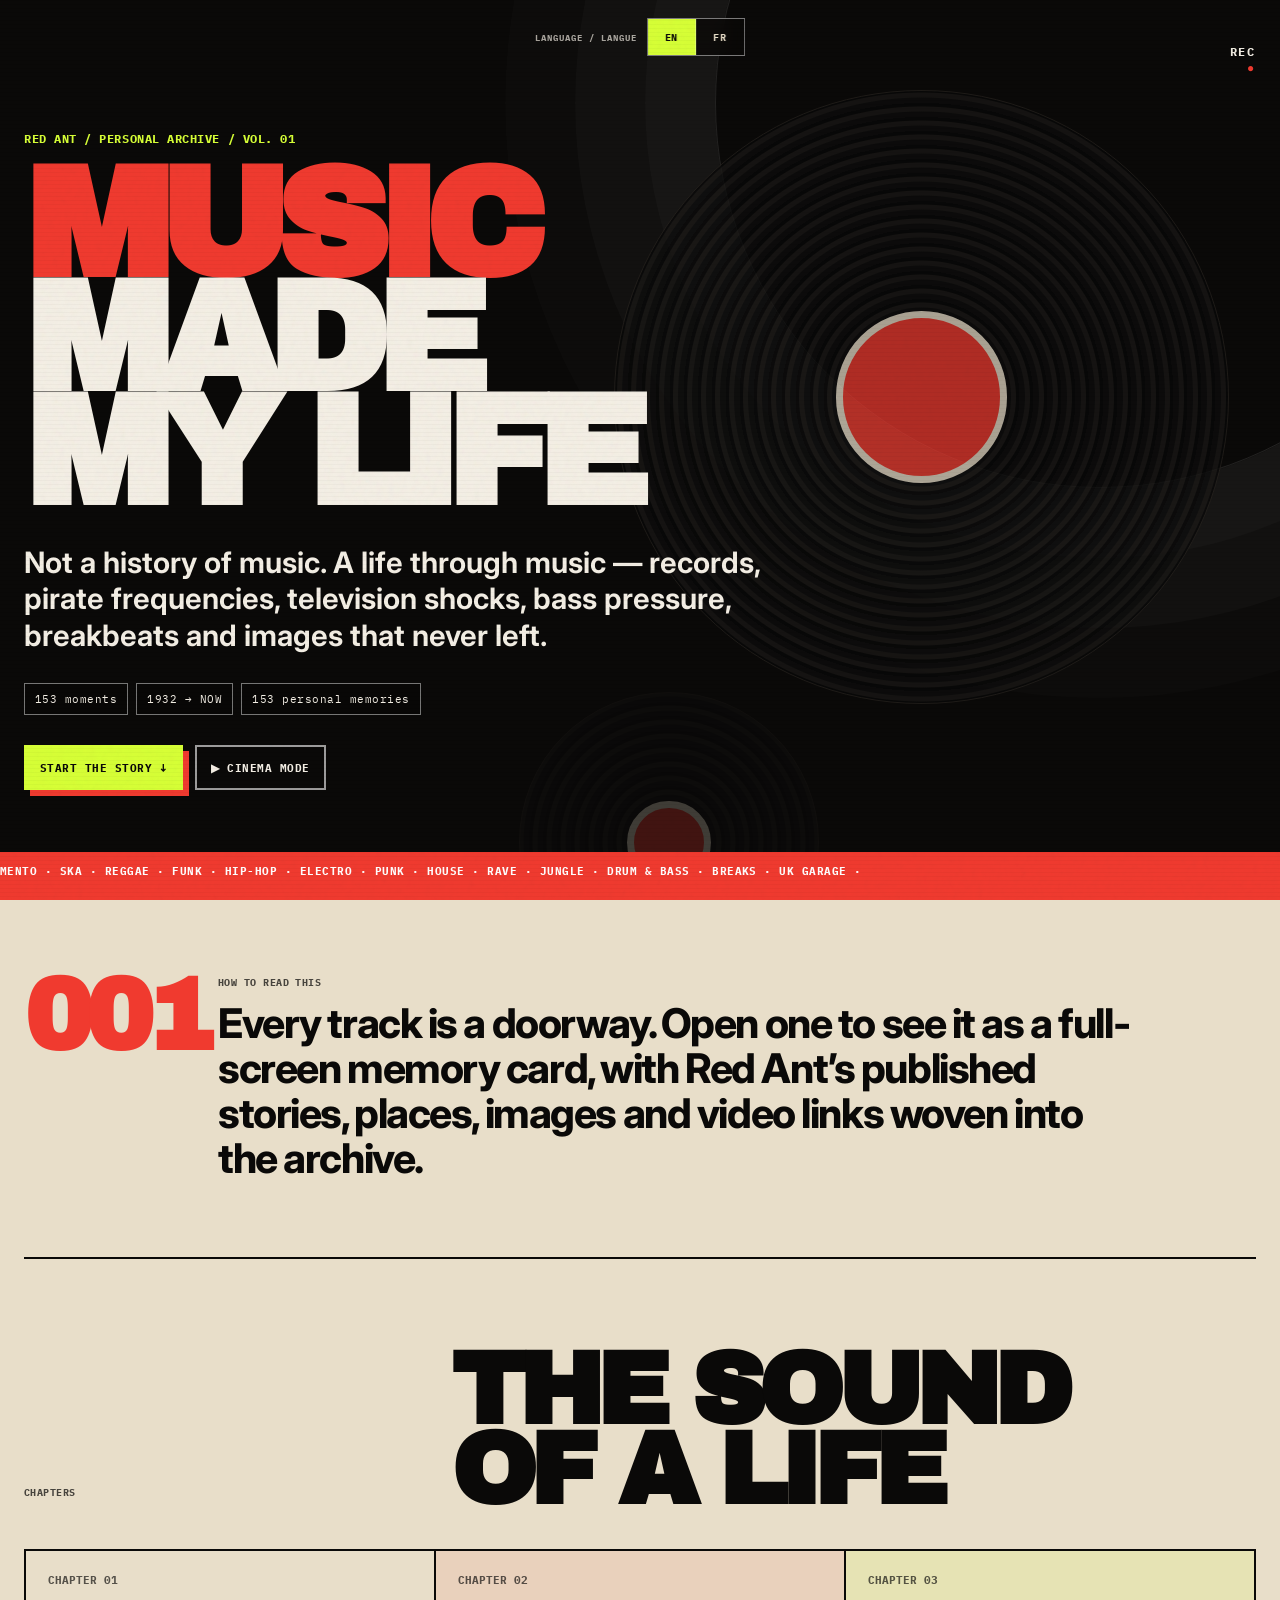
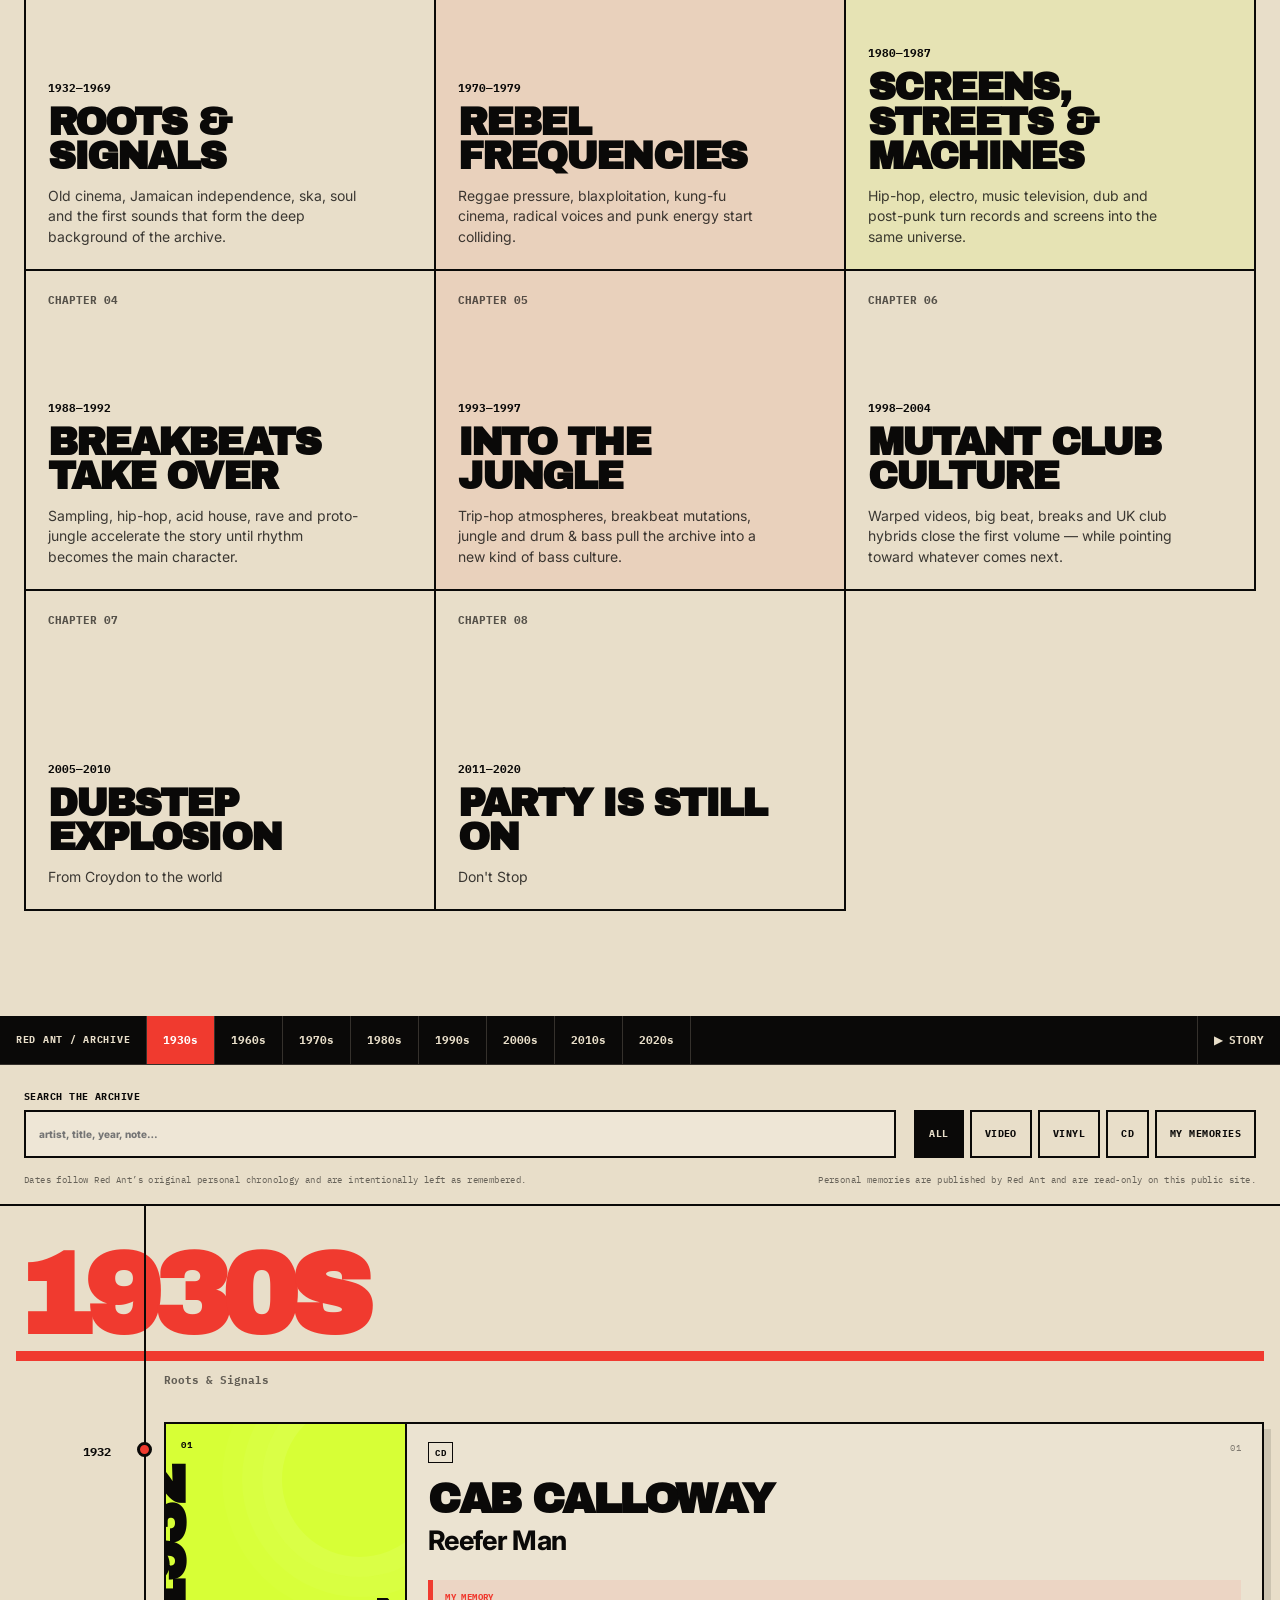
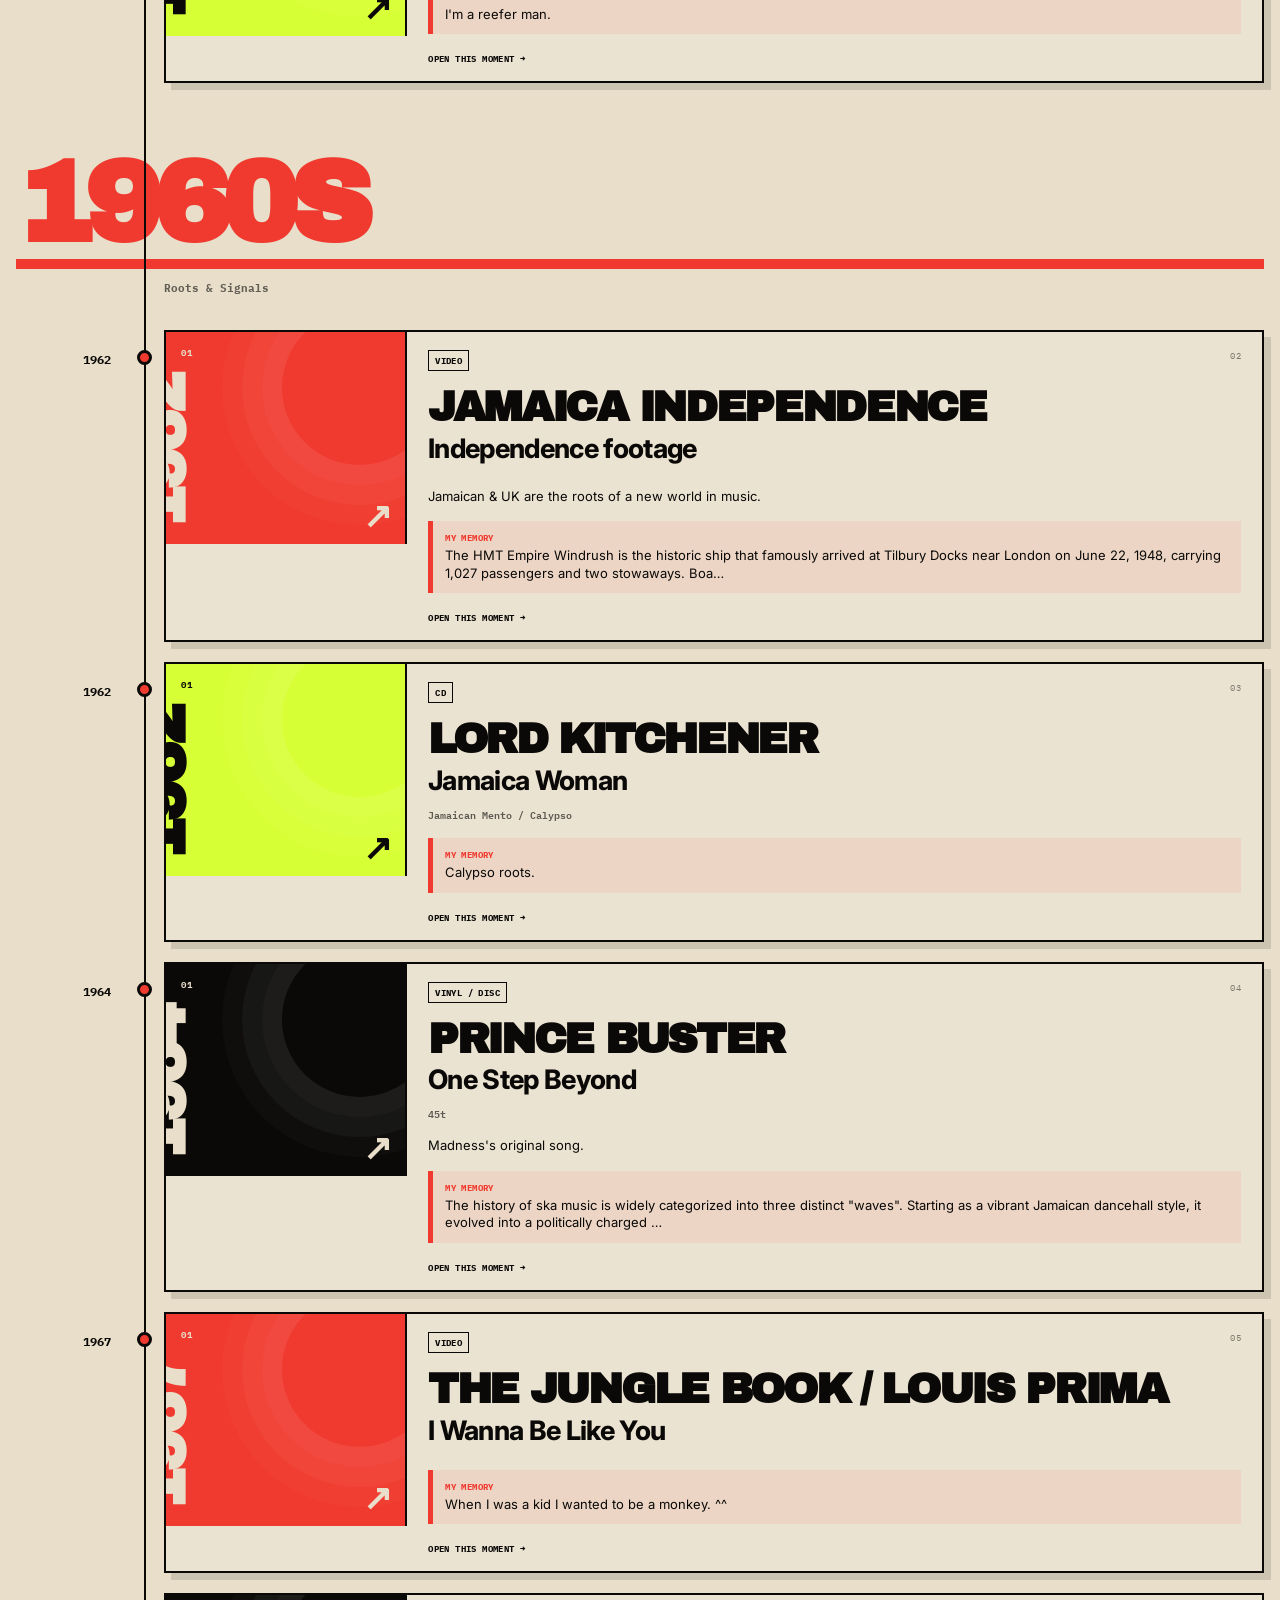
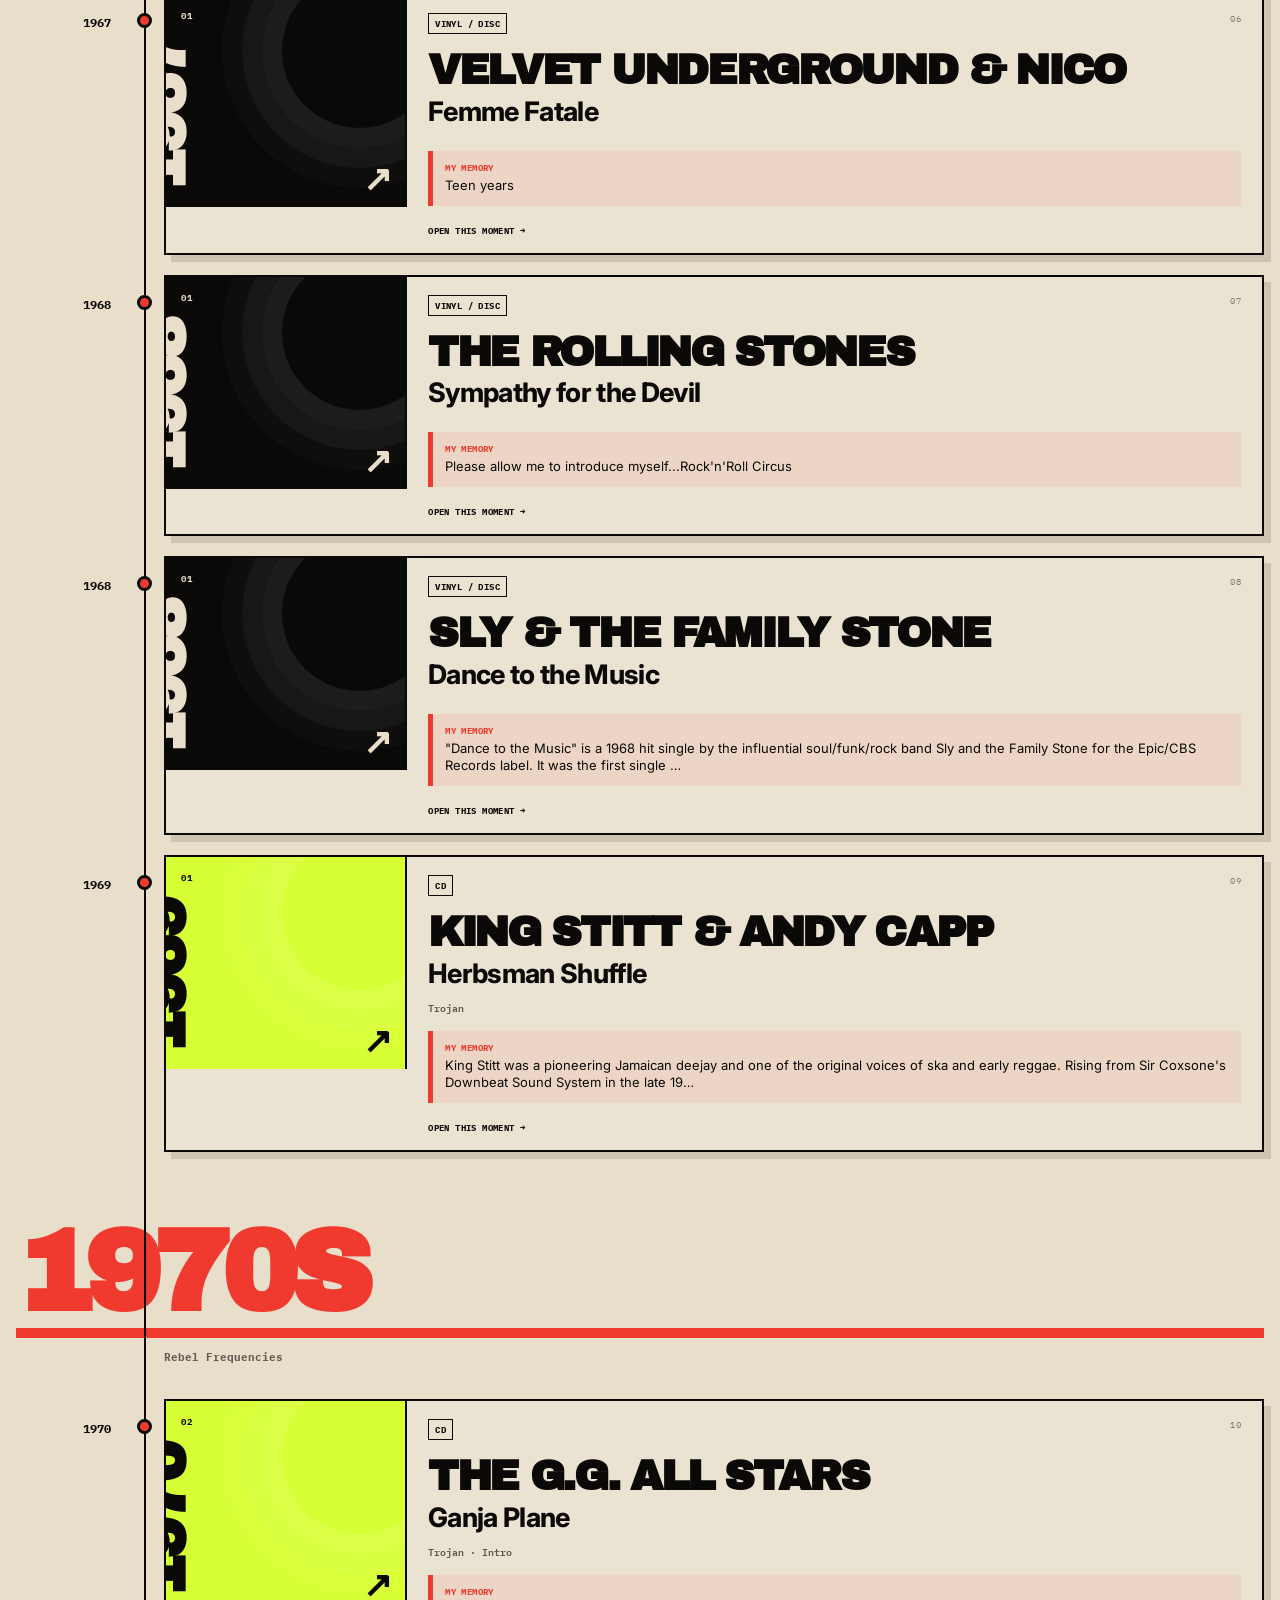
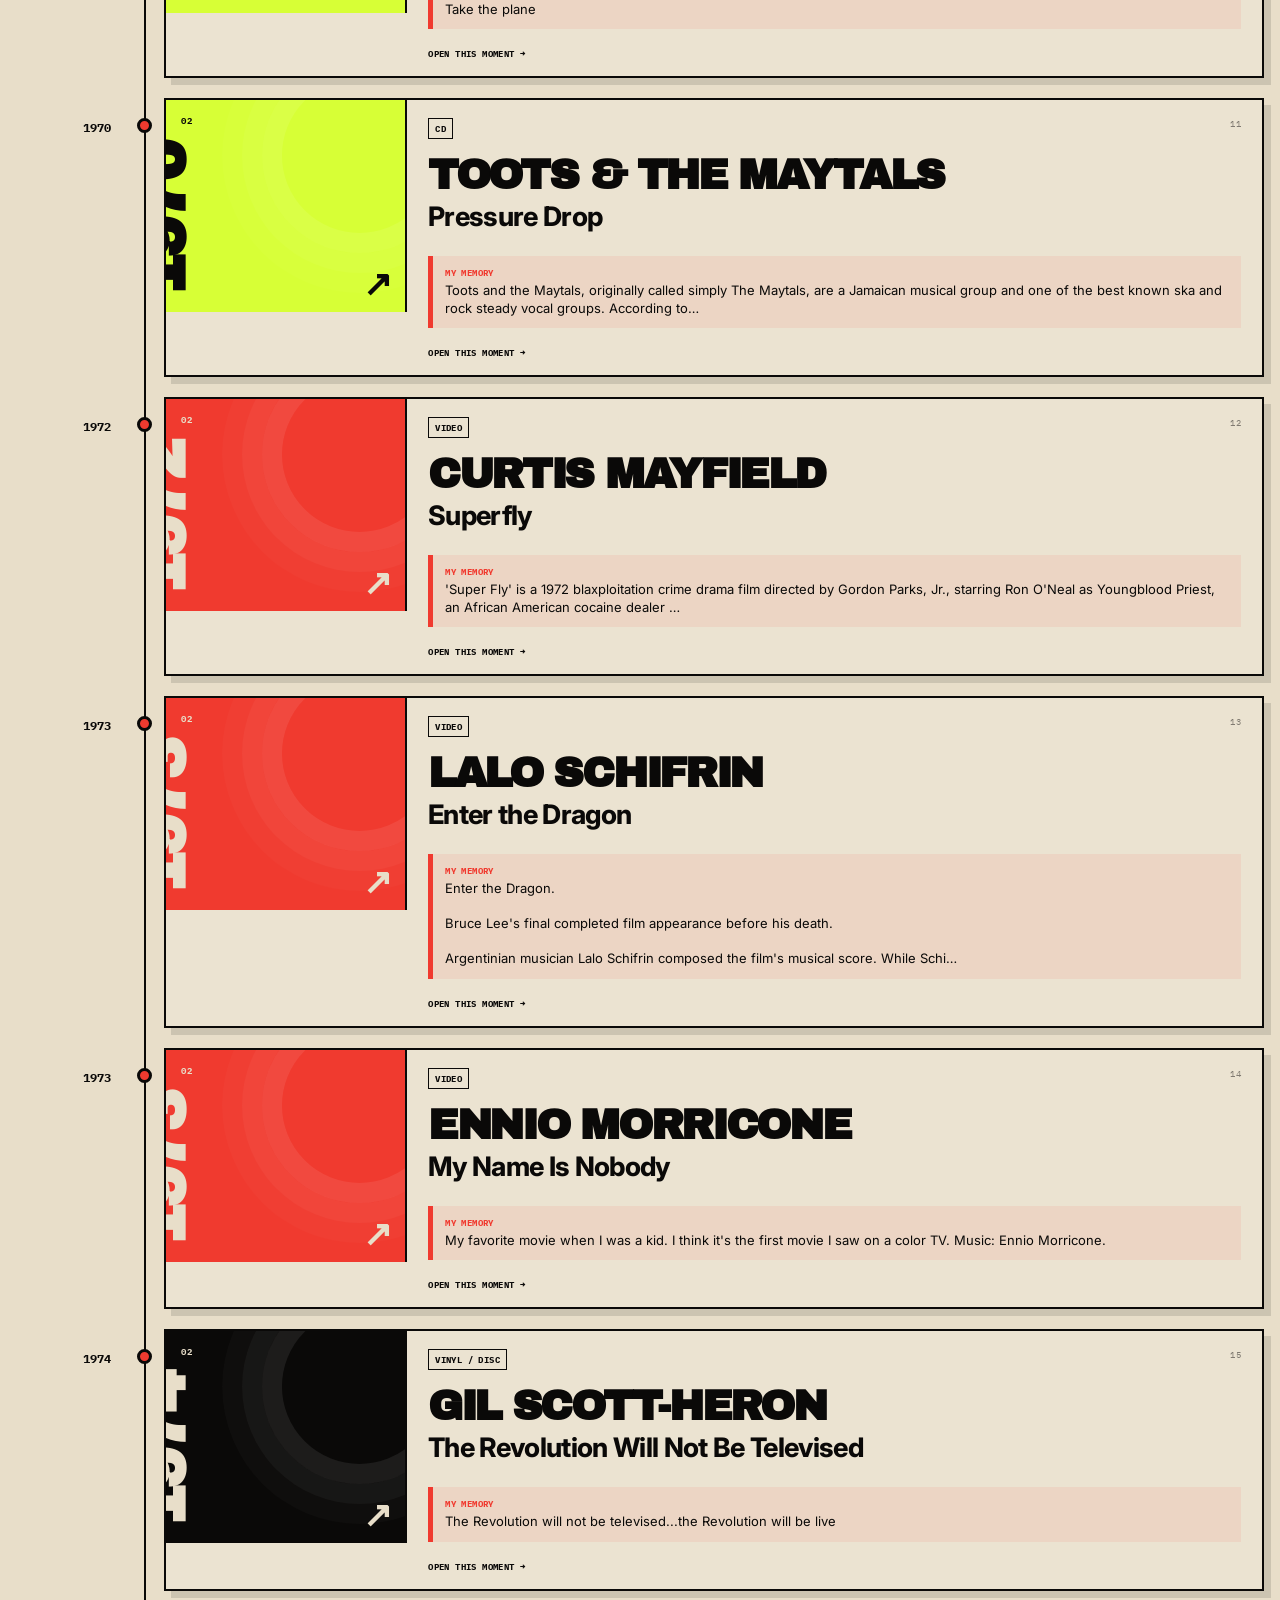
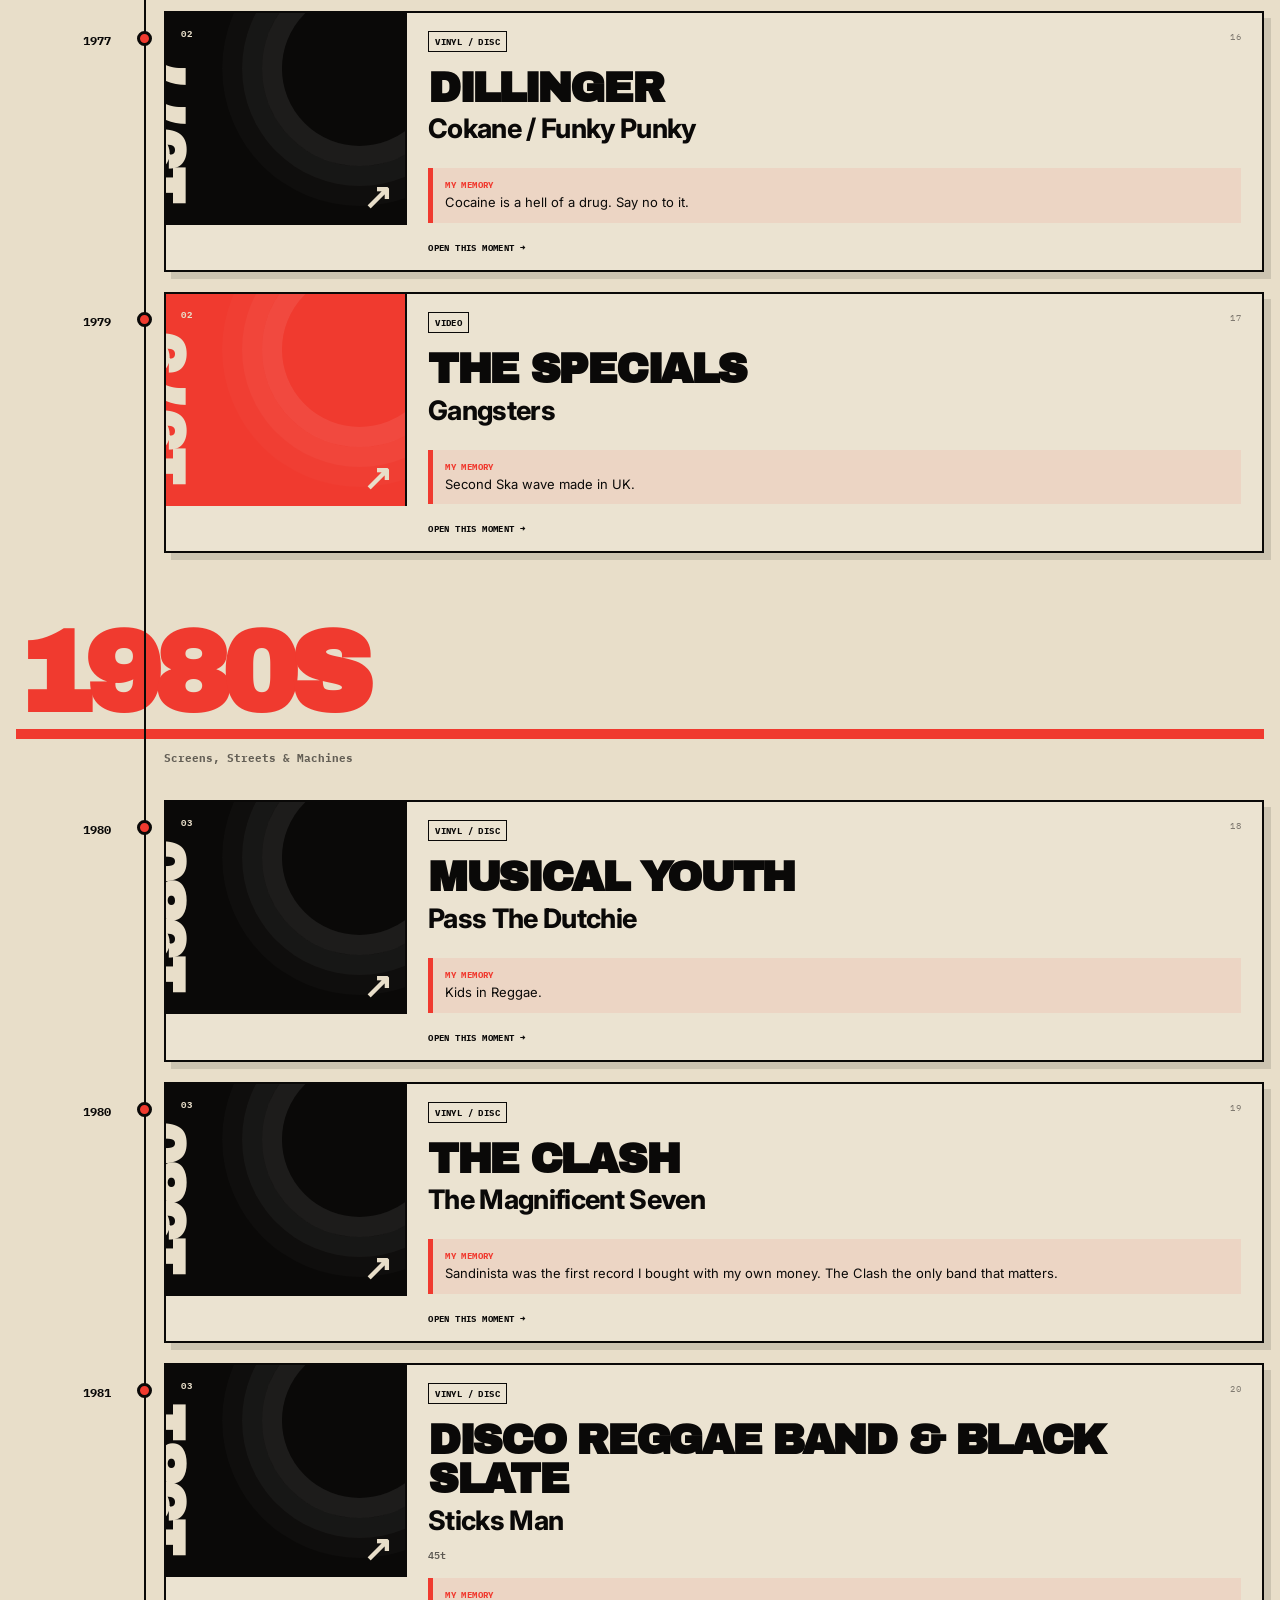
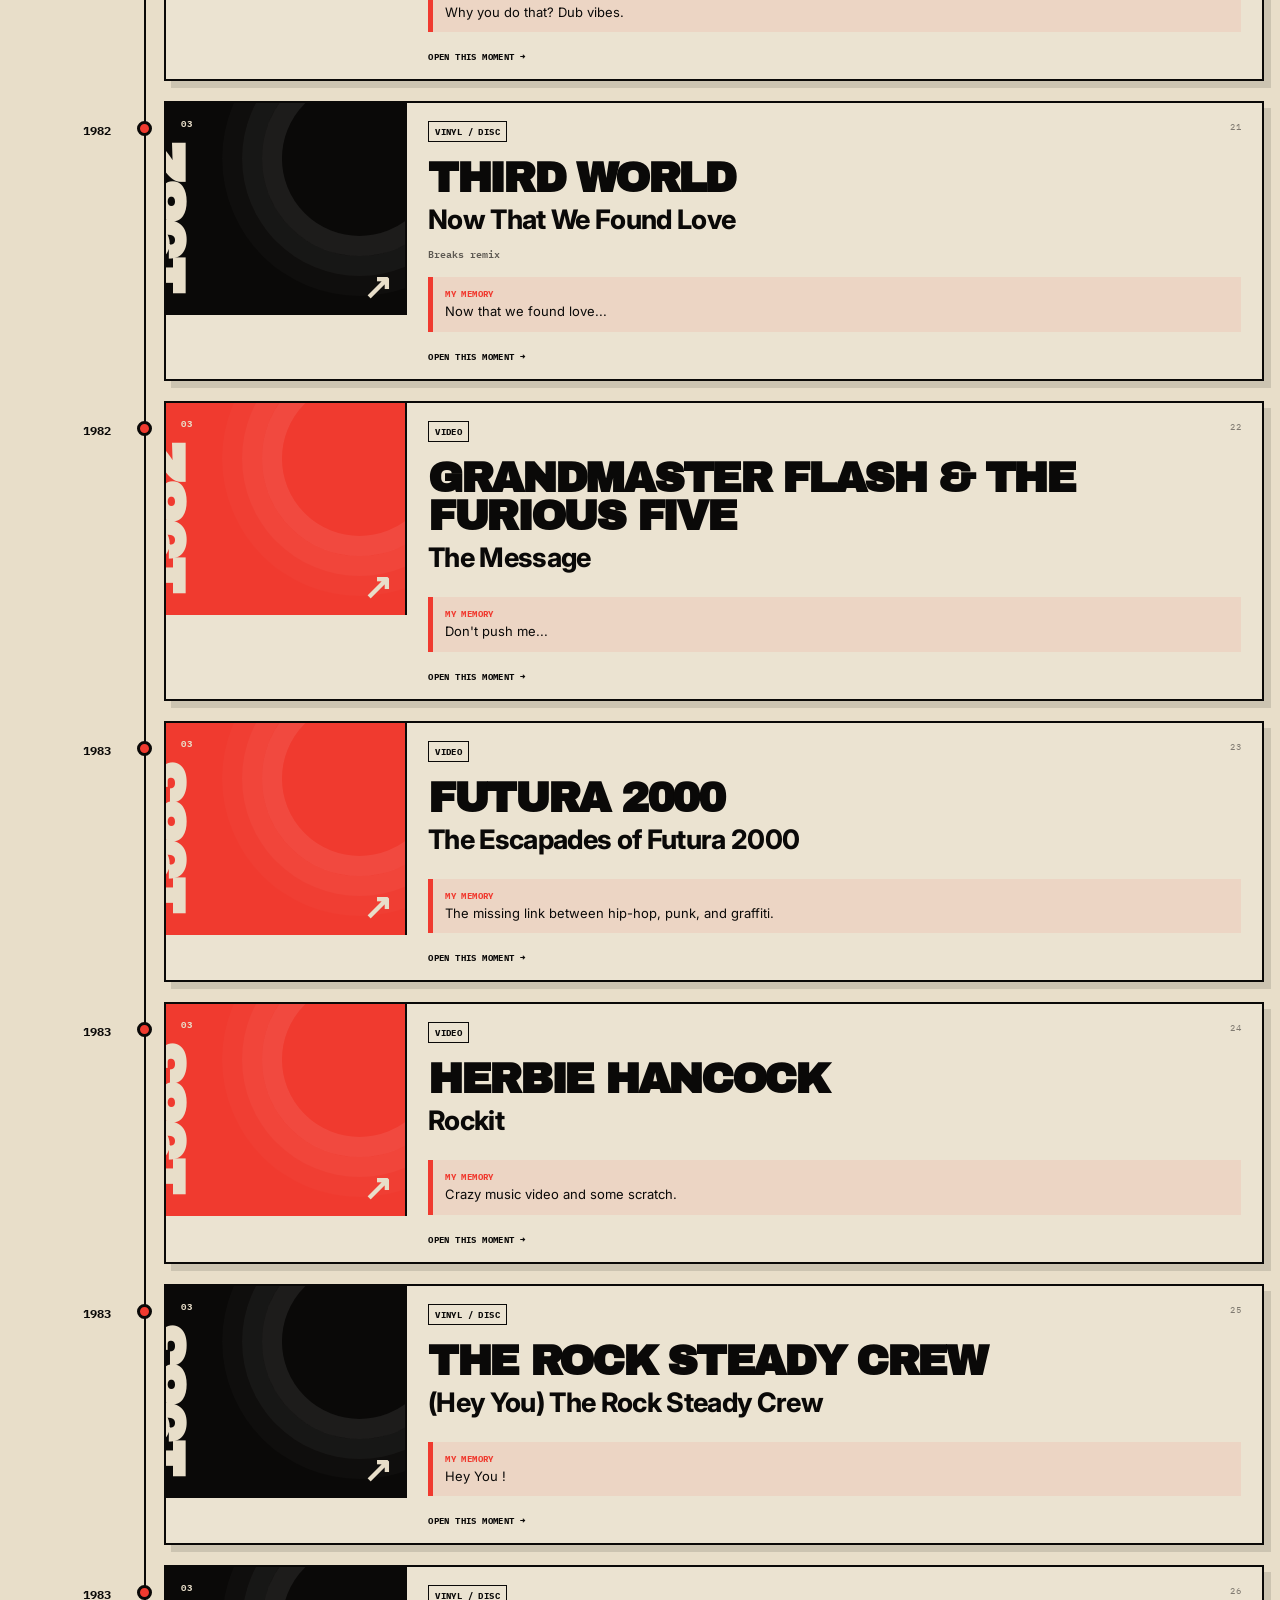
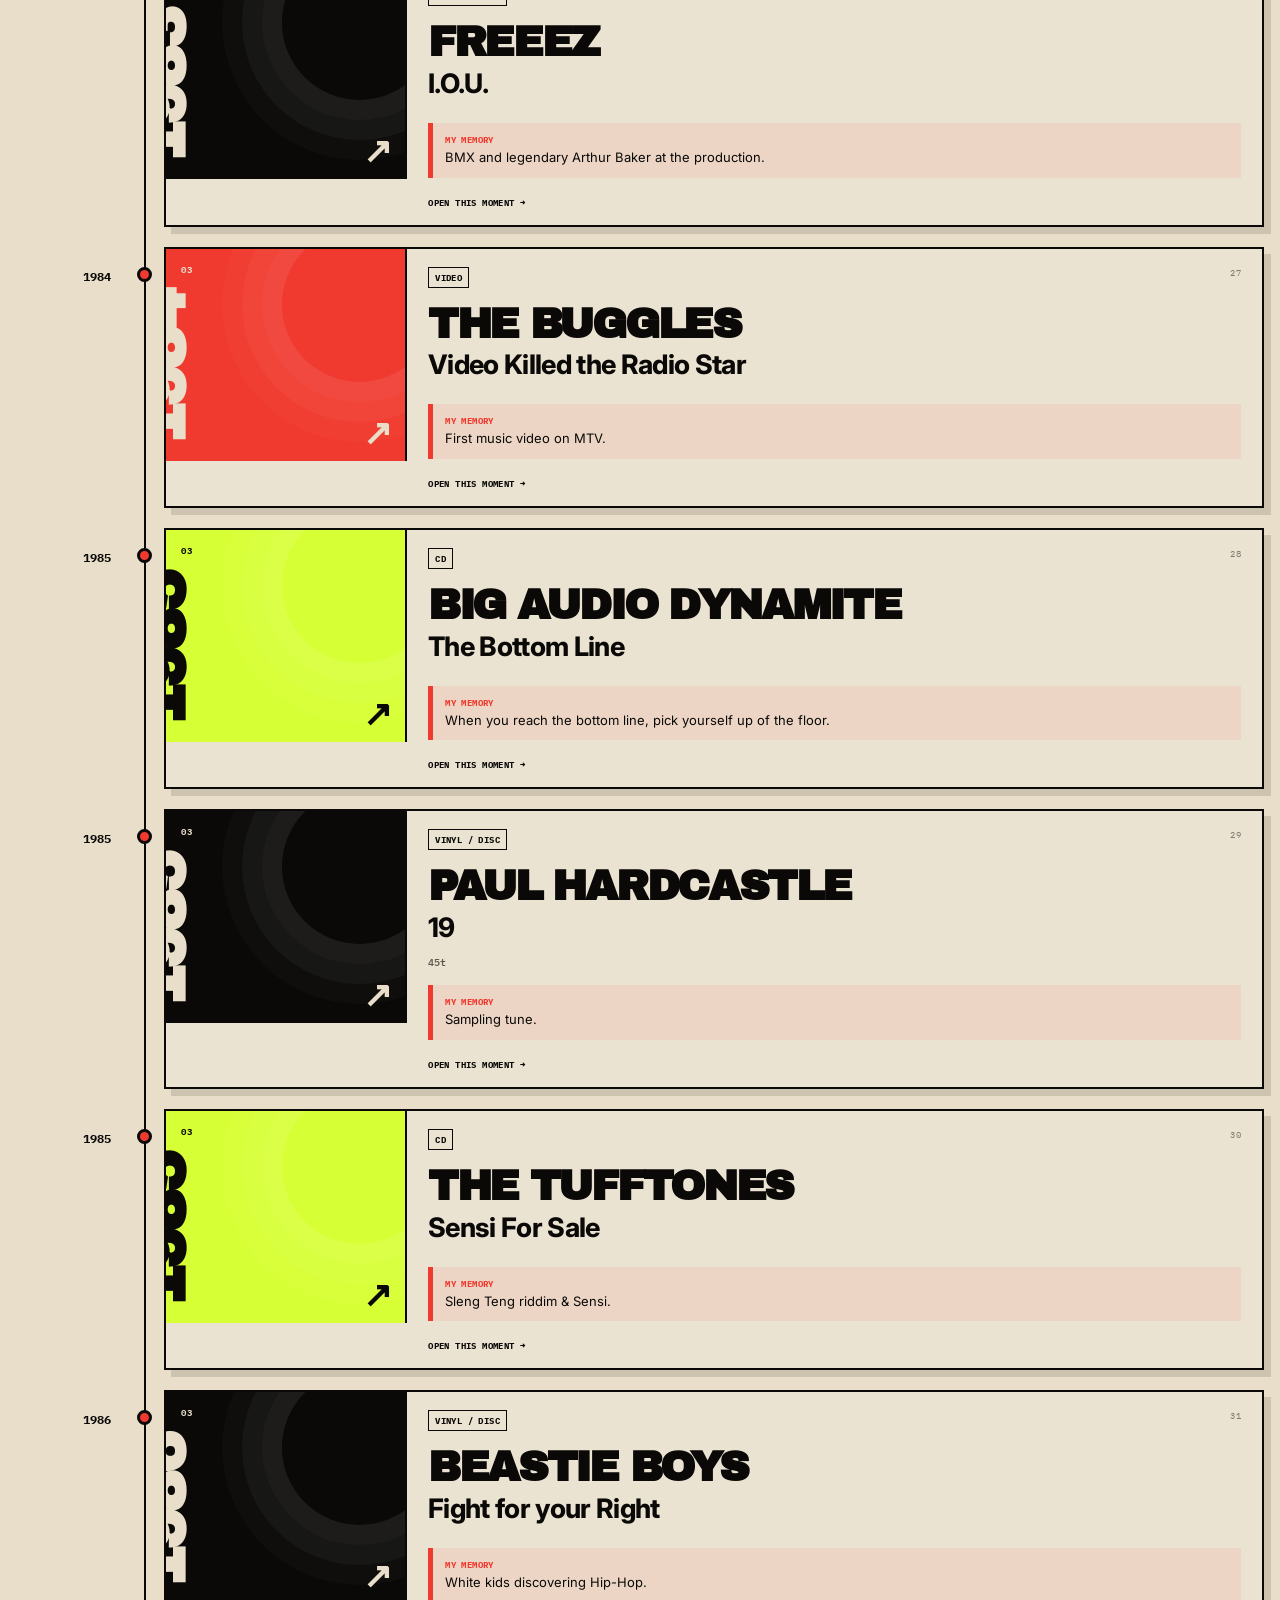
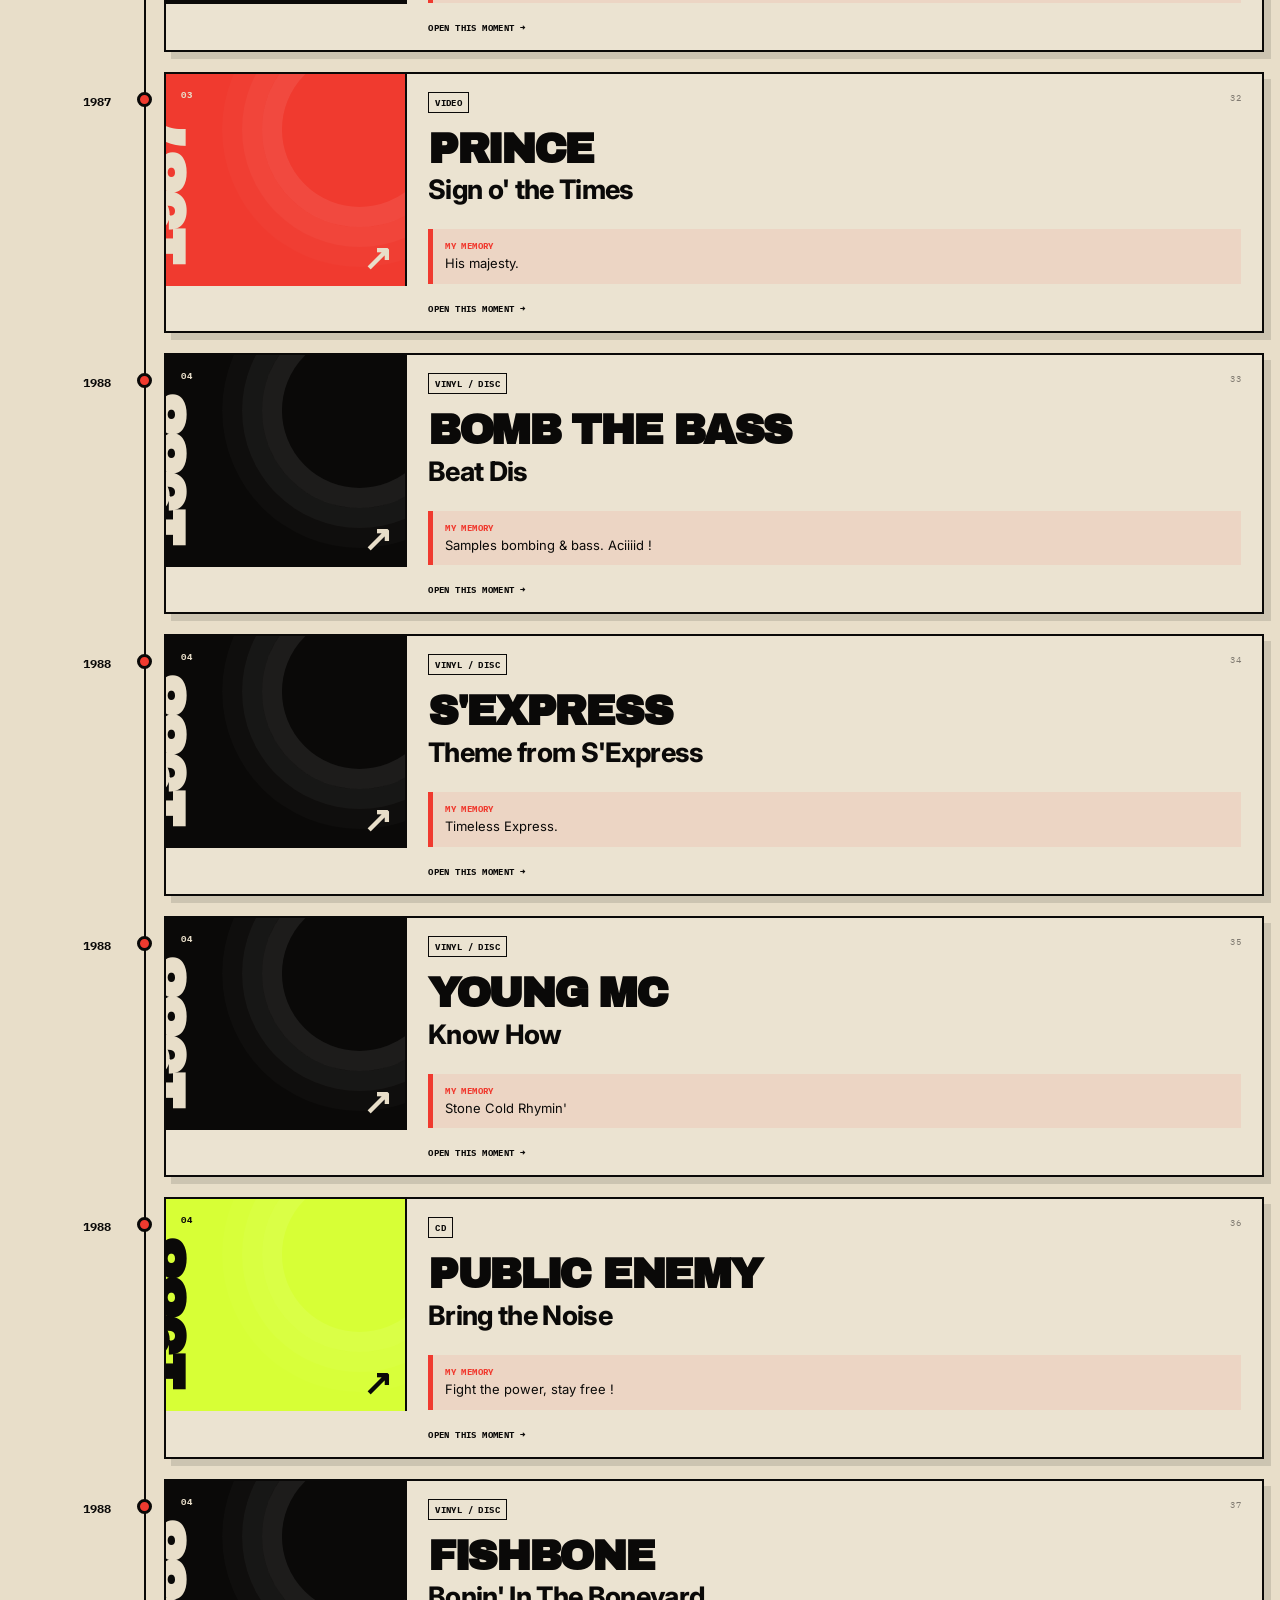
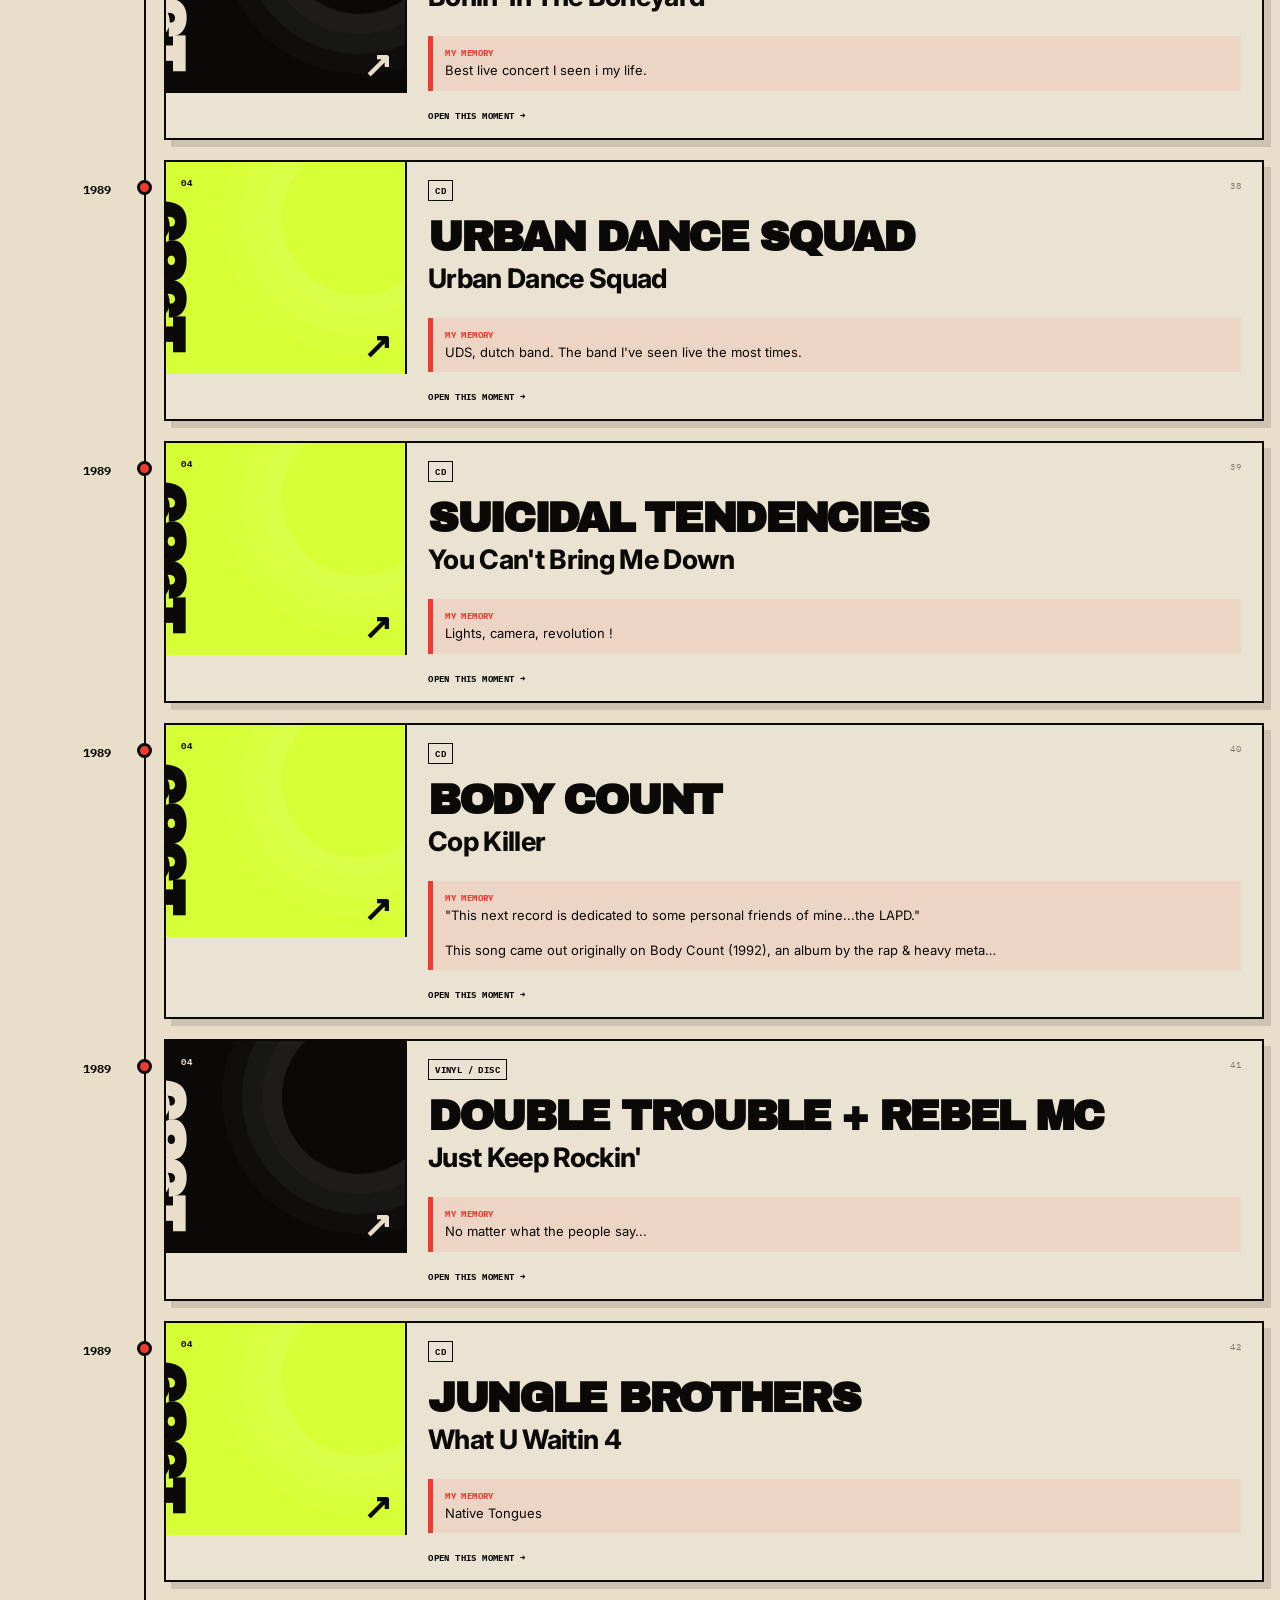
==== commit caa9b523: "Update index.html" ====
--- a/index.html
+++ b/index.html
@@ -37,7 +37,7 @@
       <p class="hero__statement" data-i18n="heroStatement">Not a history of music. A life heard through music — records, pirate frequencies, television shocks, bass pressure, breakbeats and images that never left.</p>
       <div class="hero__details">
         <span id="trackCount">0 moments</span>
-        <span>1932 → 2004</span>
+        <span>1932 → NOW</span>
         <span id="memoryCount">0 personal memories</span>
       </div>
       <div class="hero__actions">
